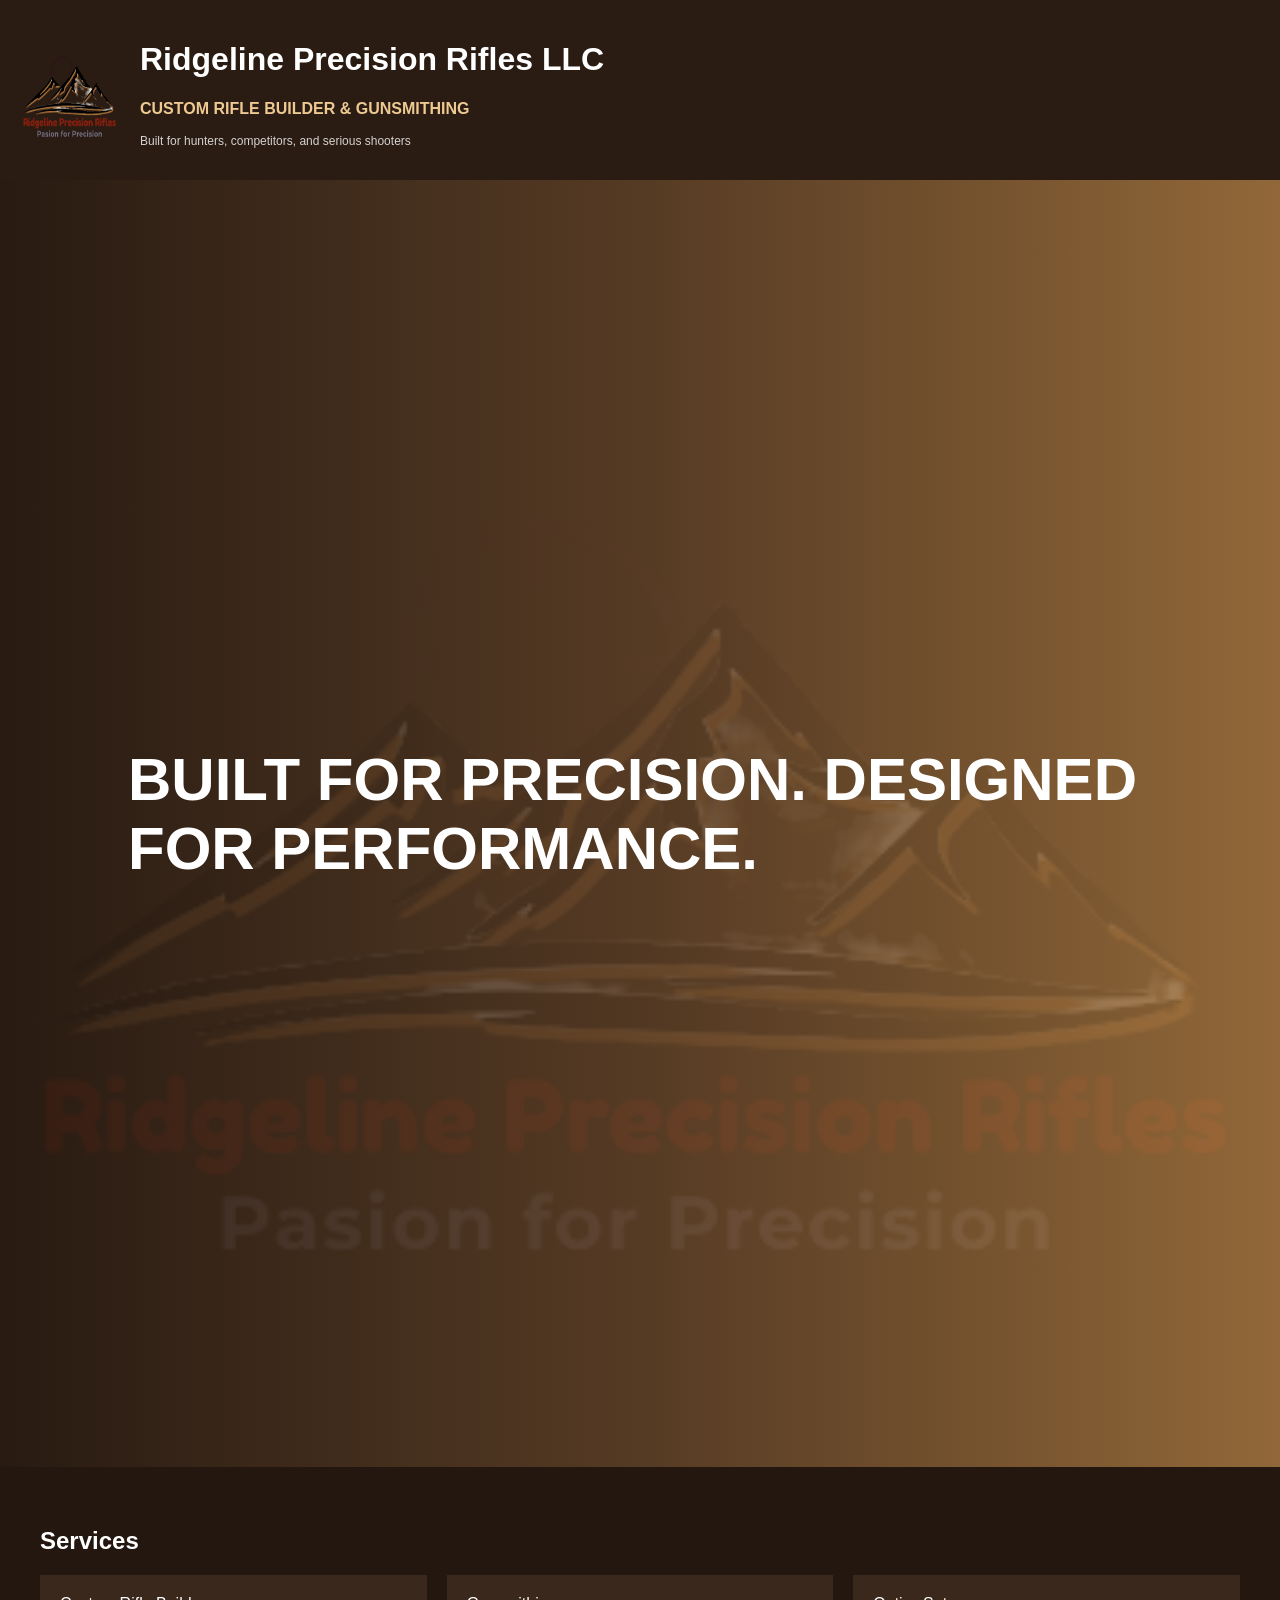
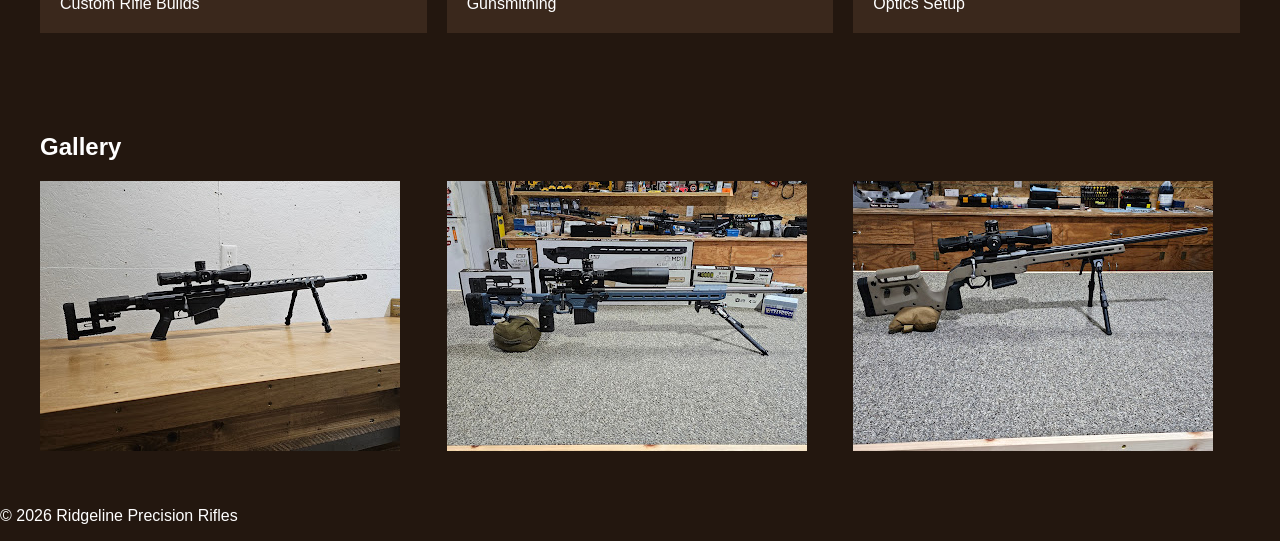
==== index.html @ 2d22f7e6 "Add files via upload" ====
<!DOCTYPE html>
<html lang="en">
<head>
<meta charset="UTF-8">
<meta name="viewport" content="width=device-width, initial-scale=1.0">
<title>Ridgeline Precision Rifles</title>
<link rel="stylesheet" href="styles.css">
</head>
<body>

<header class="header">
  <img src="logo.png" class="logo">
  <div>
    <h1>Ridgeline Precision Rifles LLC</h1>
    <p class="tag">CUSTOM RIFLE BUILDER & GUNSMITHING</p>
    <p class="slogan">Built for hunters, competitors, and serious shooters</p>
  </div>
</header>

<section class="hero">
  <img src="hero1.png">
  <div class="overlay"></div>
  <div class="hero-text">
    <h2>BUILT FOR PRECISION. DESIGNED FOR PERFORMANCE.</h2>
  </div>
</section>

<section class="section">
  <h2>Services</h2>
  <div class="grid">
    <div class="card">Custom Rifle Builds</div>
    <div class="card">Gunsmithing</div>
    <div class="card">Optics Setup</div>
  </div>
</section>

<section class="section">
  <h2>Gallery</h2>
  <div class="grid">
    <img src="build1.png">
    <img src="build2.png">
    <img src="build3.png">
  </div>
</section>

<footer>
  <p>© 2026 Ridgeline Precision Rifles</p>
</footer>

</body>
</html>
---- styles.css ----
body {
  margin:0;
  font-family:Arial;
  background:#23170f;
  color:white;
}

.header {
  display:flex;
  gap:20px;
  padding:20px;
  background:#2a1c13;
}

.logo {
  width:100px;
}

.tag {
  color:#efc992;
  font-weight:bold;
}

.slogan {
  font-size:12px;
  opacity:.8;
}

.hero {
  position:relative;
}

.hero img {
  width:100%;
  opacity:.4;
}

.overlay {
  position:absolute;
  inset:0;
  background:linear-gradient(to right,#2a1c13,#6b4a2d,#c08a4a);
  opacity:.7;
}

.hero-text {
  position:absolute;
  top:40%;
  left:10%;
  font-size:40px;
  font-weight:bold;
}

.section {
  padding:40px;
}

.grid {
  display:grid;
  grid-template-columns:repeat(3,1fr);
  gap:20px;
}

.card {
  background:#3a281c;
  padding:20px;
}
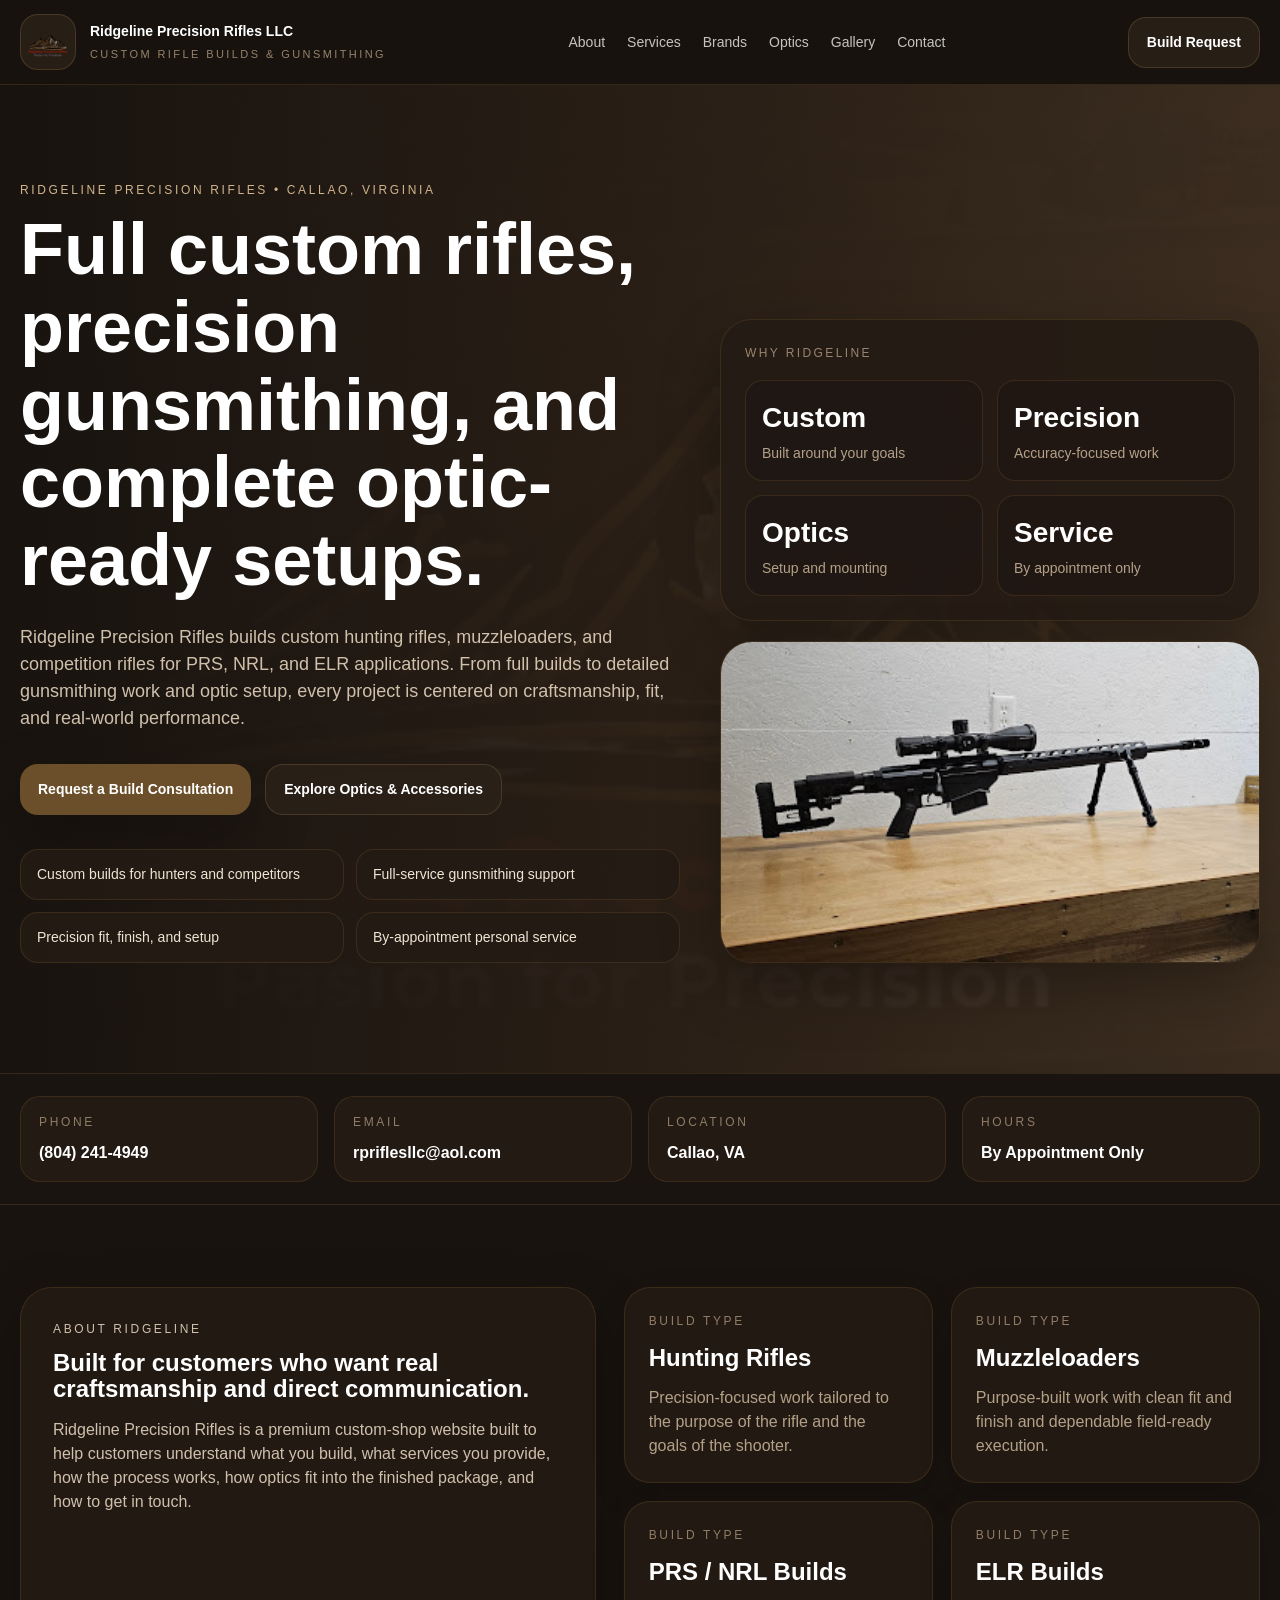
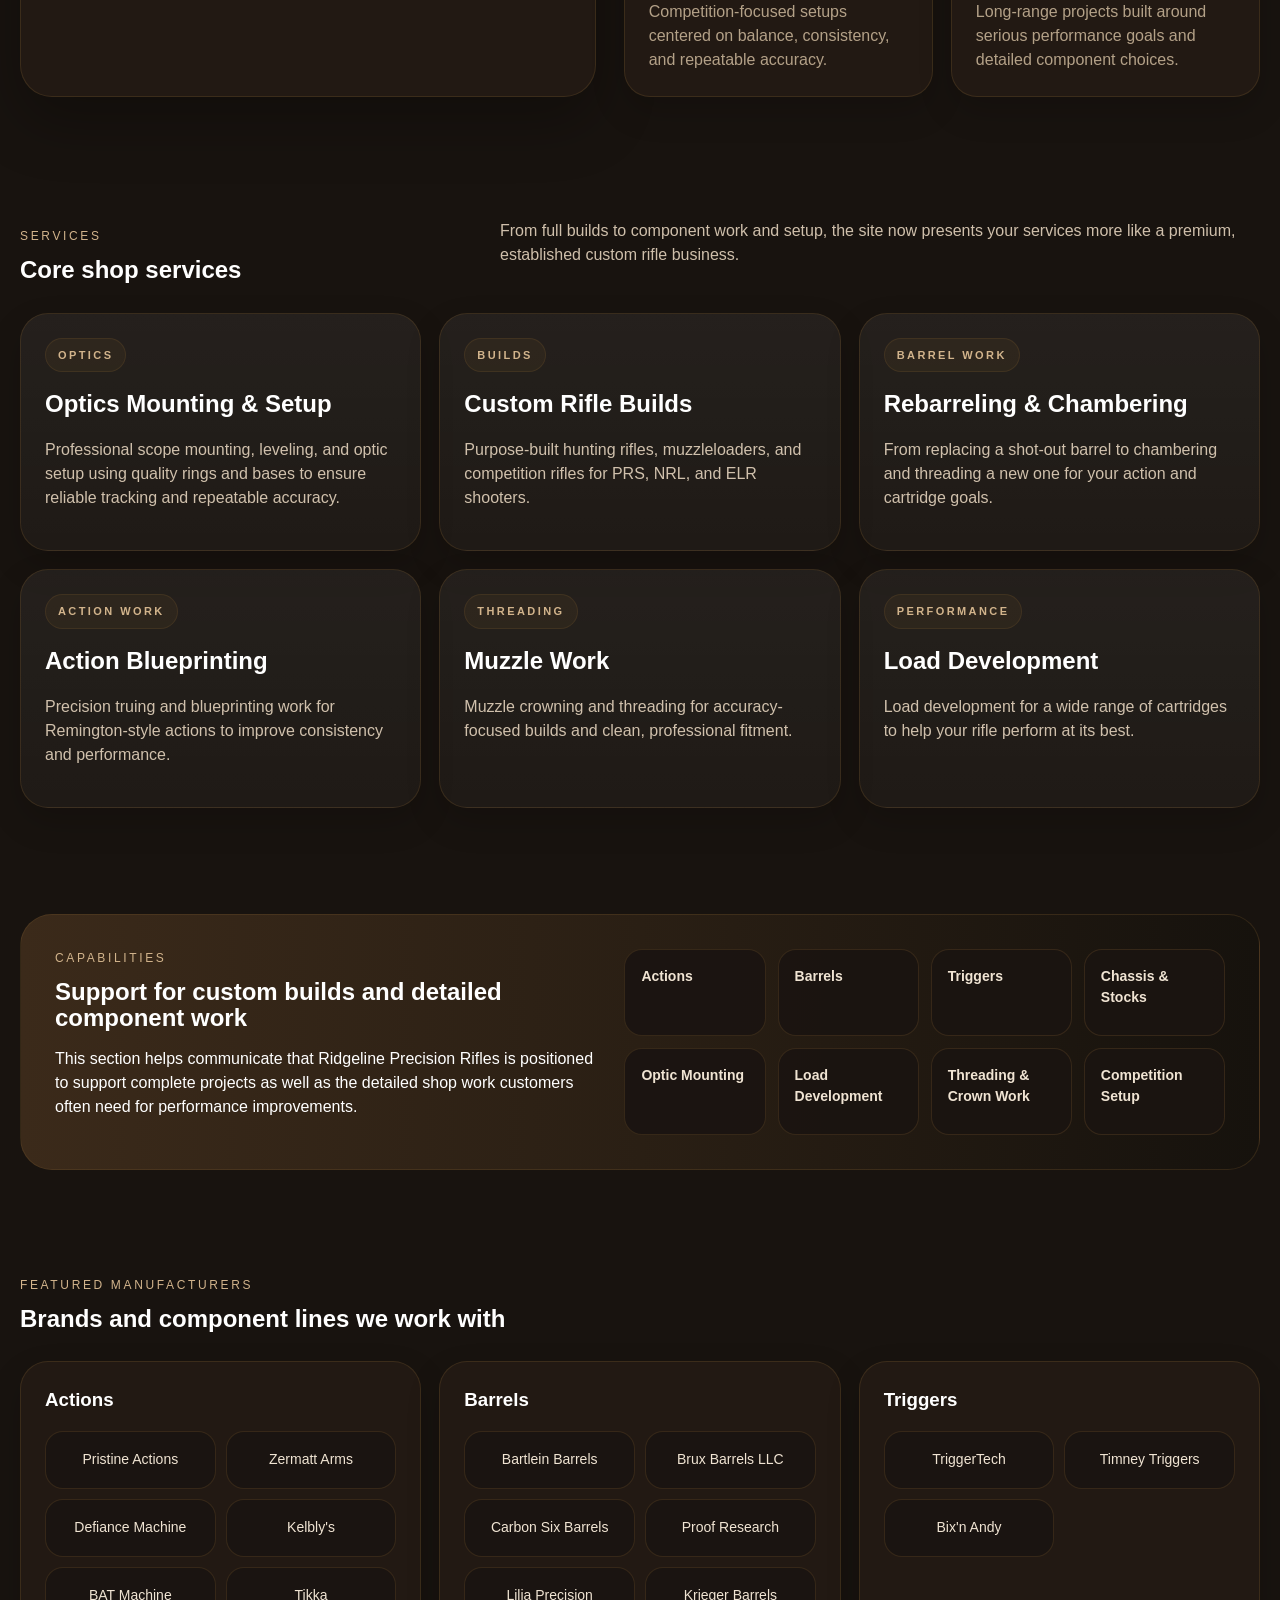
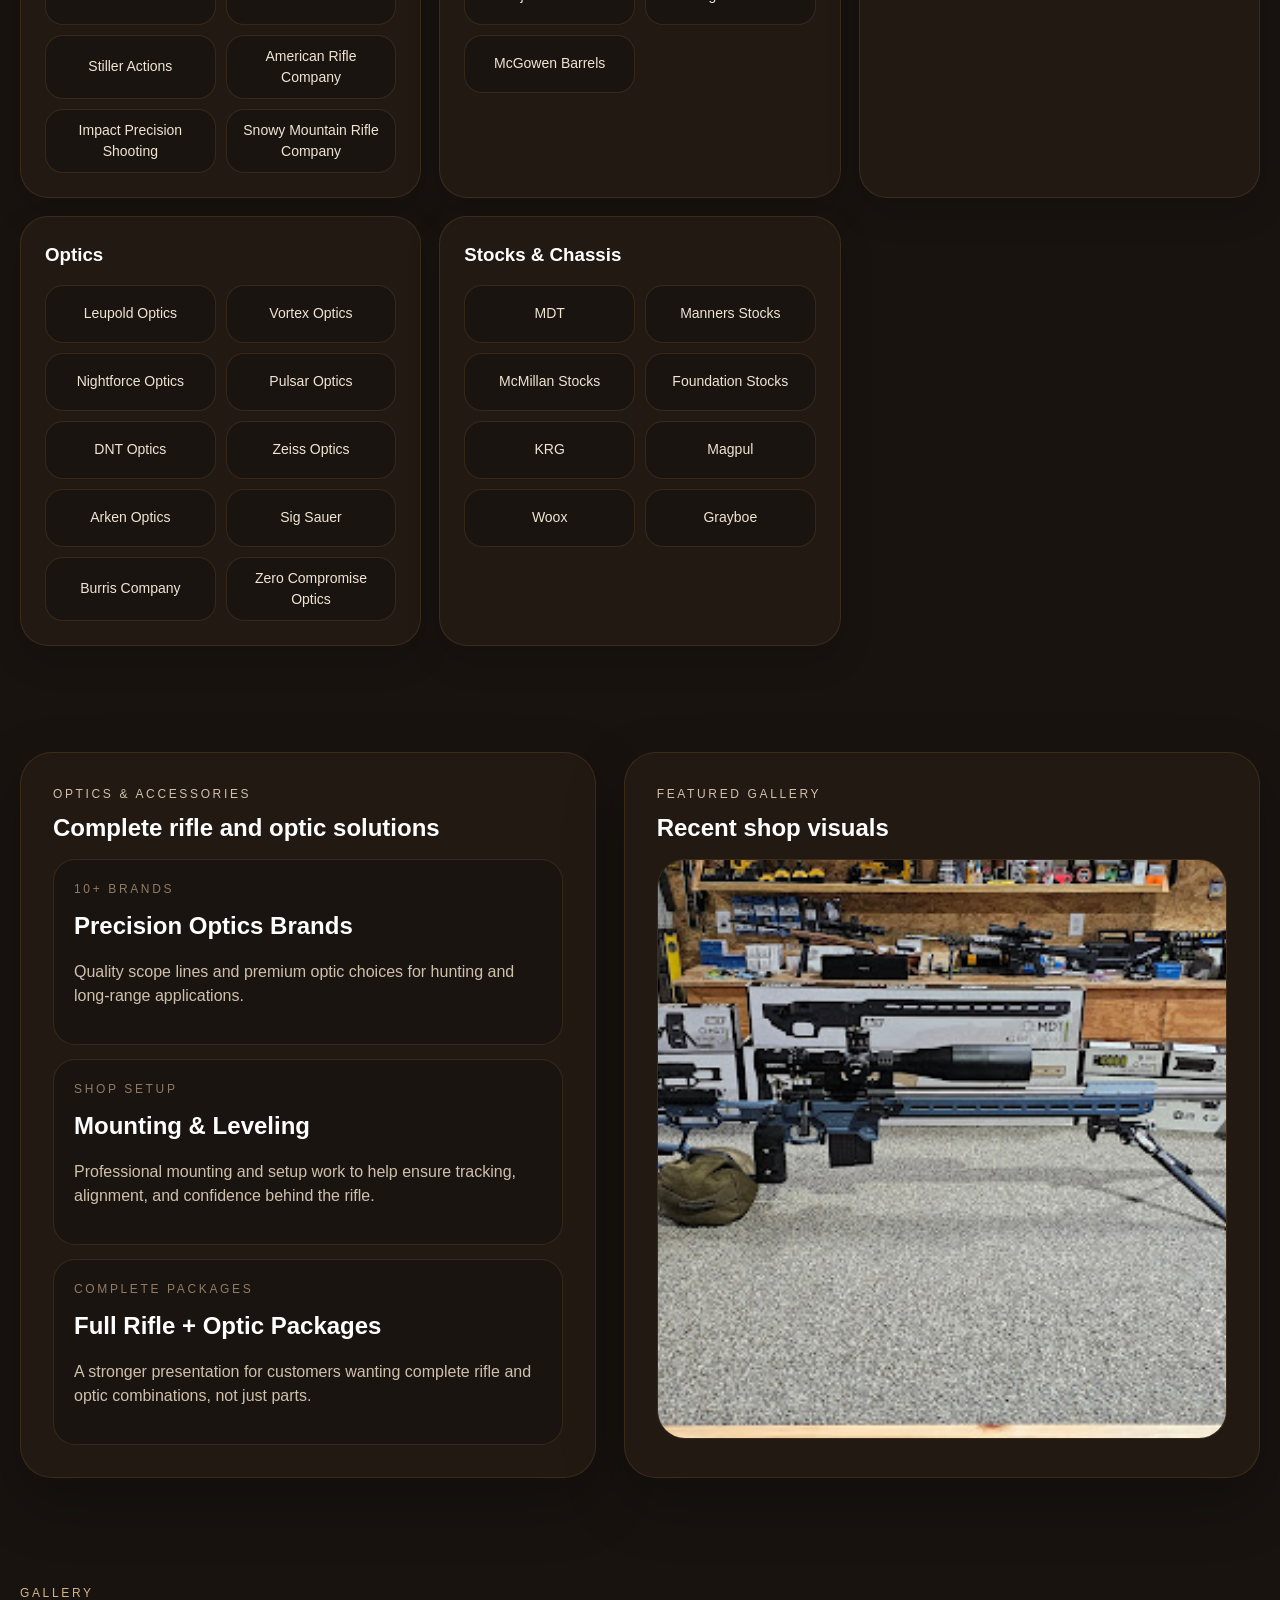
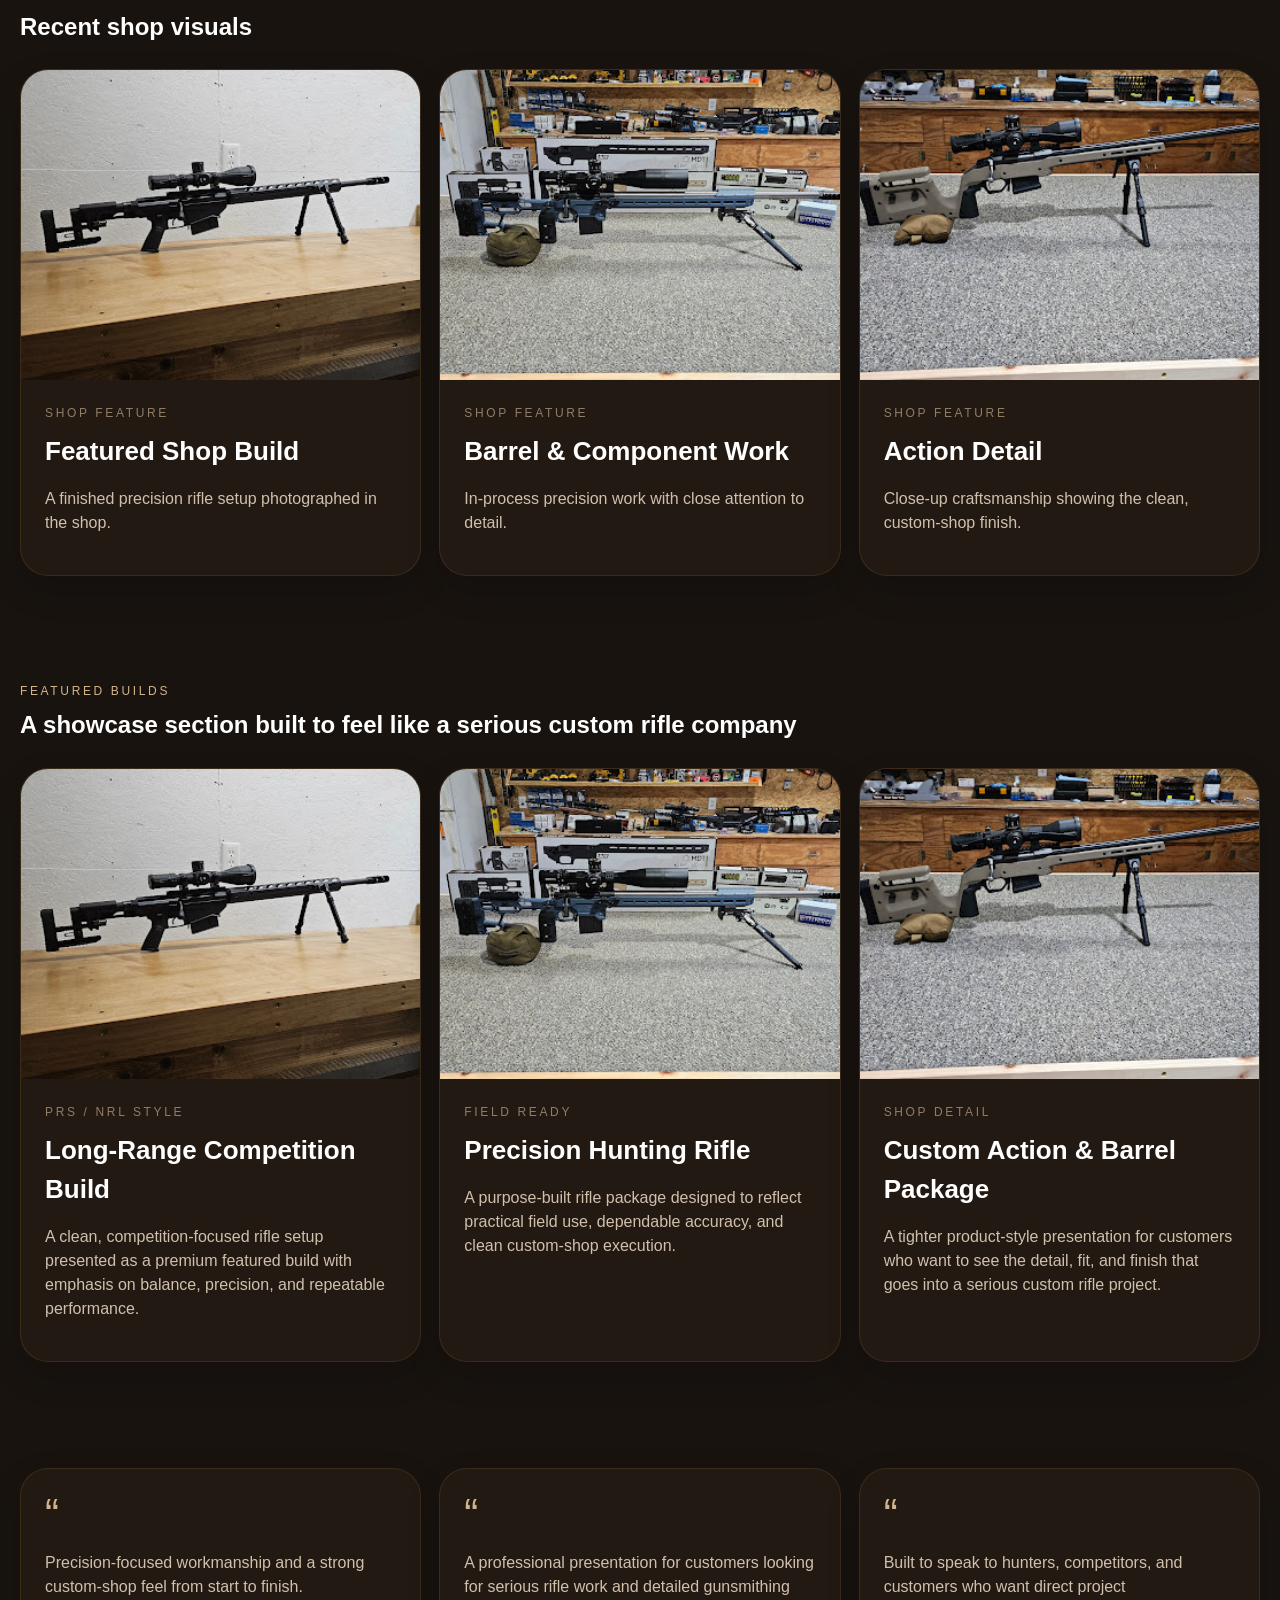
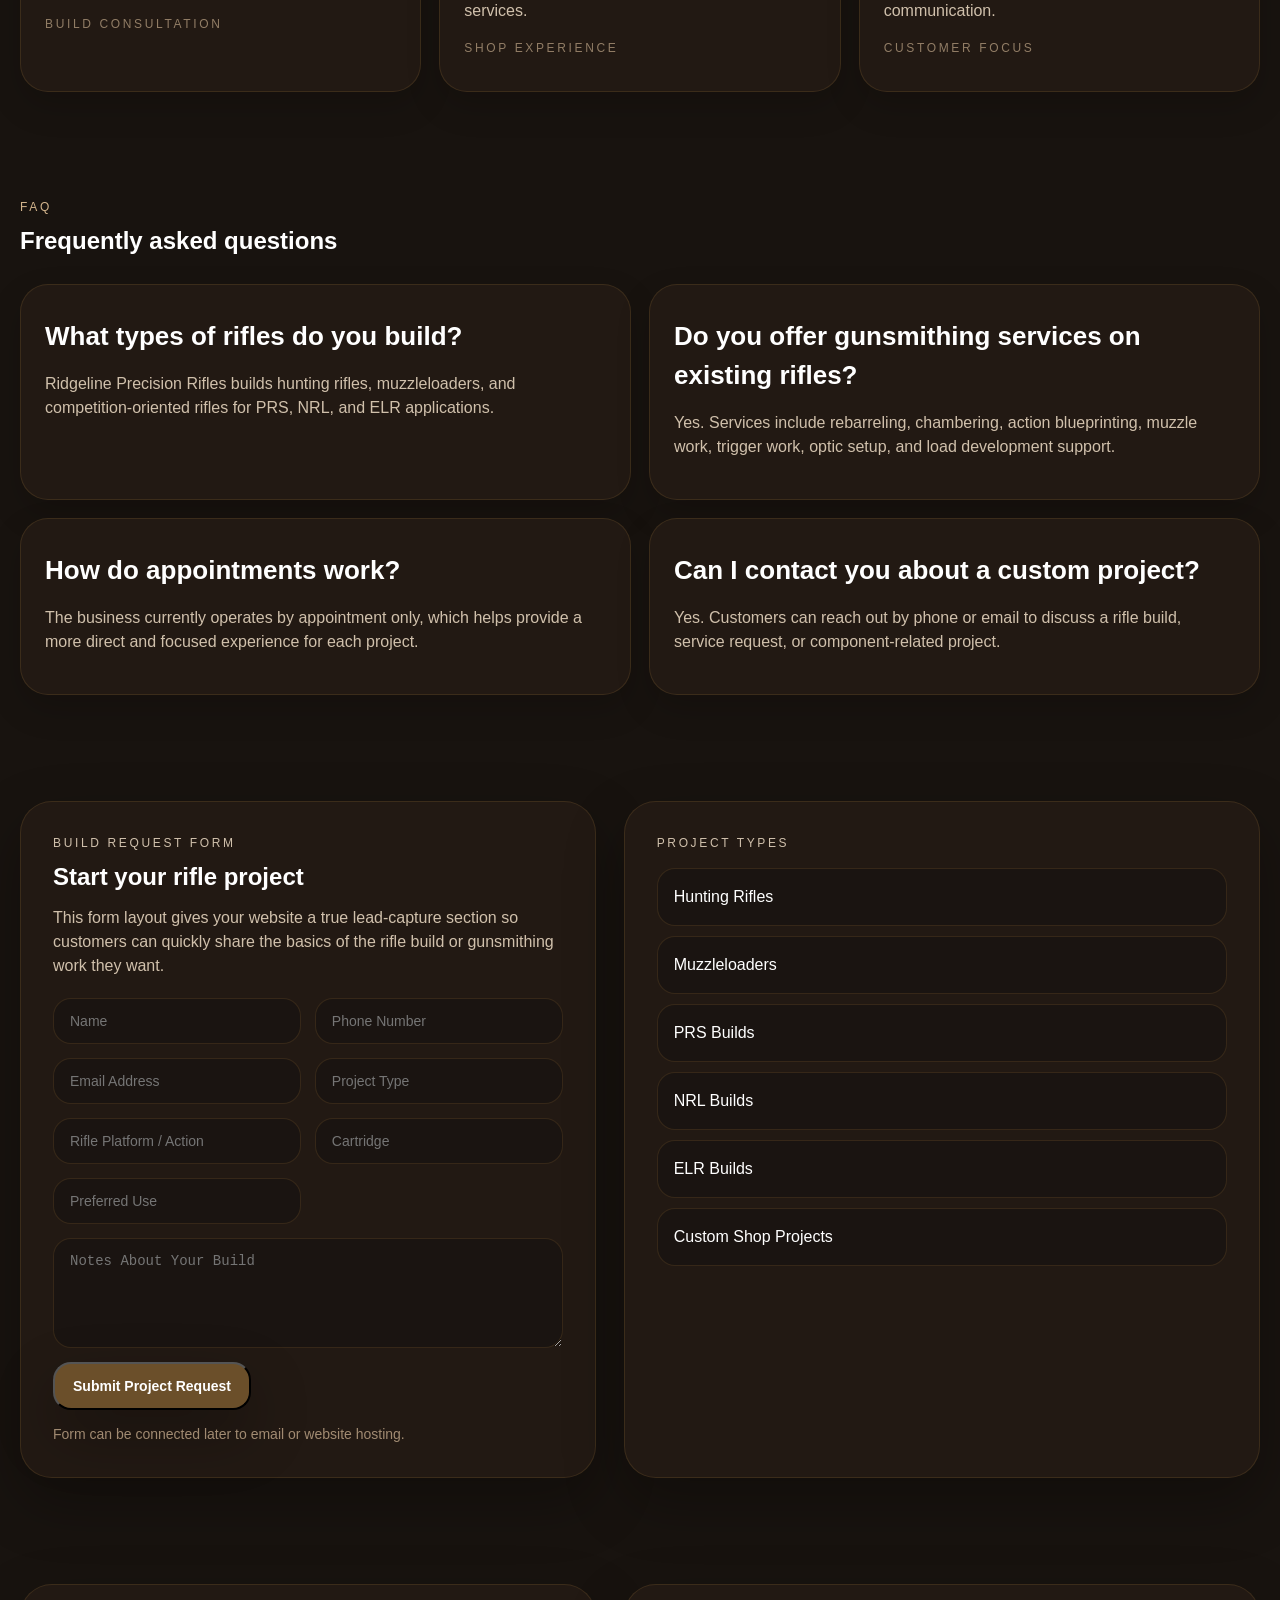
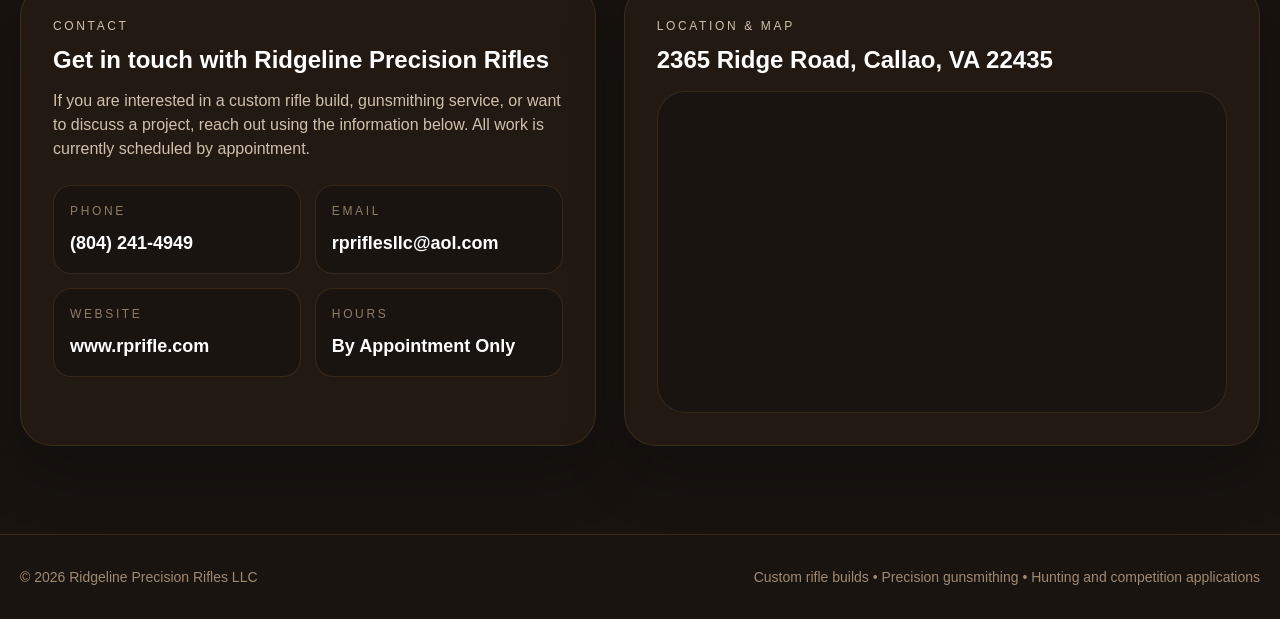
==== commit aff37952: "Add files via upload" ====
--- a/index.html
+++ b/index.html
@@ -1,51 +1,333 @@
 <!DOCTYPE html>
 <html lang="en">
 <head>
-<meta charset="UTF-8">
-<meta name="viewport" content="width=device-width, initial-scale=1.0">
-<title>Ridgeline Precision Rifles</title>
-<link rel="stylesheet" href="styles.css">
+  <meta charset="UTF-8" />
+  <meta name="viewport" content="width=device-width, initial-scale=1.0" />
+  <title>Ridgeline Precision Rifles LLC</title>
+  <meta name="description" content="Custom rifle builds, gunsmithing, optics mounting, and precision rifle services in Callao, Virginia." />
+  <link rel="stylesheet" href="styles.css" />
 </head>
 <body>
-
-<header class="header">
-  <img src="logo.png" class="logo">
-  <div>
-    <h1>Ridgeline Precision Rifles LLC</h1>
-    <p class="tag">CUSTOM RIFLE BUILDER & GUNSMITHING</p>
-    <p class="slogan">Built for hunters, competitors, and serious shooters</p>
-  </div>
-</header>
-
-<section class="hero">
-  <img src="hero1.png">
-  <div class="overlay"></div>
-  <div class="hero-text">
-    <h2>BUILT FOR PRECISION. DESIGNED FOR PERFORMANCE.</h2>
-  </div>
-</section>
-
-<section class="section">
-  <h2>Services</h2>
-  <div class="grid">
-    <div class="card">Custom Rifle Builds</div>
-    <div class="card">Gunsmithing</div>
-    <div class="card">Optics Setup</div>
-  </div>
-</section>
-
-<section class="section">
-  <h2>Gallery</h2>
-  <div class="grid">
-    <img src="build1.png">
-    <img src="build2.png">
-    <img src="build3.png">
-  </div>
-</section>
-
-<footer>
-  <p>© 2026 Ridgeline Precision Rifles</p>
-</footer>
-
+  <header class="site-header">
+    <div class="container header-inner">
+      <a href="#top" class="brand">
+        <div class="brand-logo-wrap">
+          <img src="logo.png" alt="Ridgeline Precision Rifles logo" class="brand-logo" />
+        </div>
+        <div>
+          <div class="brand-name">Ridgeline Precision Rifles LLC</div>
+          <div class="brand-tag">Custom Rifle Builds &amp; Gunsmithing</div>
+        </div>
+      </a>
+      <nav class="main-nav">
+        <a href="#about">About</a>
+        <a href="#services">Services</a>
+        <a href="#brands">Brands</a>
+        <a href="#optics">Optics</a>
+        <a href="#gallery">Gallery</a>
+        <a href="#contact">Contact</a>
+      </nav>
+      <a href="#request" class="button button-outline">Build Request</a>
+    </div>
+  </header>
+
+  <section id="top" class="hero">
+    <div class="hero-media">
+      <img src="hero1.png" alt="Precision rifle build" class="hero-img hero-img-1" />
+      <img src="hero2.png" alt="Custom rifle closeup" class="hero-img hero-img-2" />
+      <div class="hero-overlay"></div>
+    </div>
+    <div class="container hero-grid">
+      <div class="hero-copy">
+        <p class="eyebrow">Ridgeline Precision Rifles • Callao, Virginia</p>
+        <h1>Full custom rifles, precision gunsmithing, and complete optic-ready setups.</h1>
+        <p class="hero-text">
+          Ridgeline Precision Rifles builds custom hunting rifles, muzzleloaders, and competition rifles for PRS,
+          NRL, and ELR applications. From full builds to detailed gunsmithing work and optic setup, every project
+          is centered on craftsmanship, fit, and real-world performance.
+        </p>
+        <div class="hero-actions">
+          <a href="#request" class="button">Request a Build Consultation</a>
+          <a href="#optics" class="button button-outline">Explore Optics &amp; Accessories</a>
+        </div>
+        <div class="feature-grid">
+          <div class="feature-pill">Custom builds for hunters and competitors</div>
+          <div class="feature-pill">Full-service gunsmithing support</div>
+          <div class="feature-pill">Precision fit, finish, and setup</div>
+          <div class="feature-pill">By-appointment personal service</div>
+        </div>
+      </div>
+      <div class="hero-side">
+        <div class="stats-card">
+          <div class="stats-title">Why Ridgeline</div>
+          <div class="stats-grid">
+            <div class="stat-box"><strong>Custom</strong><span>Built around your goals</span></div>
+            <div class="stat-box"><strong>Precision</strong><span>Accuracy-focused work</span></div>
+            <div class="stat-box"><strong>Optics</strong><span>Setup and mounting</span></div>
+            <div class="stat-box"><strong>Service</strong><span>By appointment only</span></div>
+          </div>
+        </div>
+        <div class="image-card">
+          <img src="build1.png" alt="Featured rifle build" />
+        </div>
+      </div>
+    </div>
+  </section>
+
+  <section class="info-strip">
+    <div class="container info-grid">
+      <div><span>Phone</span><strong>(804) 241-4949</strong></div>
+      <div><span>Email</span><strong>rpriflesllc@aol.com</strong></div>
+      <div><span>Location</span><strong>Callao, VA</strong></div>
+      <div><span>Hours</span><strong>By Appointment Only</strong></div>
+    </div>
+  </section>
+
+  <section id="about" class="section">
+    <div class="container two-col">
+      <div class="panel">
+        <p class="eyebrow">About Ridgeline</p>
+        <h2>Built for customers who want real craftsmanship and direct communication.</h2>
+        <p>
+          Ridgeline Precision Rifles is a premium custom-shop website built to help customers understand what you
+          build, what services you provide, how the process works, how optics fit into the finished package, and
+          how to get in touch.
+        </p>
+      </div>
+      <div class="cards-grid">
+        <div class="card"><small>Build Type</small><h3>Hunting Rifles</h3><p>Precision-focused work tailored to the purpose of the rifle and the goals of the shooter.</p></div>
+        <div class="card"><small>Build Type</small><h3>Muzzleloaders</h3><p>Purpose-built work with clean fit and finish and dependable field-ready execution.</p></div>
+        <div class="card"><small>Build Type</small><h3>PRS / NRL Builds</h3><p>Competition-focused setups centered on balance, consistency, and repeatable accuracy.</p></div>
+        <div class="card"><small>Build Type</small><h3>ELR Builds</h3><p>Long-range projects built around serious performance goals and detailed component choices.</p></div>
+      </div>
+    </div>
+  </section>
+
+  <section id="services" class="section">
+    <div class="container">
+      <div class="section-head">
+        <div>
+          <p class="eyebrow">Services</p>
+          <h2>Core shop services</h2>
+        </div>
+        <p class="section-copy">From full builds to component work and setup, the site now presents your services more like a premium, established custom rifle business.</p>
+      </div>
+      <div class="service-grid">
+        <div class="service-card"><span class="badge">Optics</span><h3>Optics Mounting &amp; Setup</h3><p>Professional scope mounting, leveling, and optic setup using quality rings and bases to ensure reliable tracking and repeatable accuracy.</p></div>
+        <div class="service-card"><span class="badge">Builds</span><h3>Custom Rifle Builds</h3><p>Purpose-built hunting rifles, muzzleloaders, and competition rifles for PRS, NRL, and ELR shooters.</p></div>
+        <div class="service-card"><span class="badge">Barrel Work</span><h3>Rebarreling &amp; Chambering</h3><p>From replacing a shot-out barrel to chambering and threading a new one for your action and cartridge goals.</p></div>
+        <div class="service-card"><span class="badge">Action Work</span><h3>Action Blueprinting</h3><p>Precision truing and blueprinting work for Remington-style actions to improve consistency and performance.</p></div>
+        <div class="service-card"><span class="badge">Threading</span><h3>Muzzle Work</h3><p>Muzzle crowning and threading for accuracy-focused builds and clean, professional fitment.</p></div>
+        <div class="service-card"><span class="badge">Performance</span><h3>Load Development</h3><p>Load development for a wide range of cartridges to help your rifle perform at its best.</p></div>
+      </div>
+    </div>
+  </section>
+
+  <section class="section">
+    <div class="container capability-band">
+      <div>
+        <p class="eyebrow">Capabilities</p>
+        <h2>Support for custom builds and detailed component work</h2>
+        <p>This section helps communicate that Ridgeline Precision Rifles is positioned to support complete projects as well as the detailed shop work customers often need for performance improvements.</p>
+      </div>
+      <div class="mini-grid">
+        <div>Actions</div><div>Barrels</div><div>Triggers</div><div>Chassis &amp; Stocks</div>
+        <div>Optic Mounting</div><div>Load Development</div><div>Threading &amp; Crown Work</div><div>Competition Setup</div>
+      </div>
+    </div>
+  </section>
+
+  <section id="brands" class="section">
+    <div class="container">
+      <div class="section-head">
+        <div>
+          <p class="eyebrow">Featured Manufacturers</p>
+          <h2>Brands and component lines we work with</h2>
+        </div>
+      </div>
+
+      <div class="brand-grid">
+        <div class="brand-panel">
+          <h3>Actions</h3>
+          <div class="brand-list">
+            <span>Pristine Actions</span><span>Zermatt Arms</span><span>Defiance Machine</span><span>Kelbly's</span><span>BAT Machine</span><span>Tikka</span><span>Stiller Actions</span><span>American Rifle Company</span><span>Impact Precision Shooting</span><span>Snowy Mountain Rifle Company</span>
+          </div>
+        </div>
+        <div class="brand-panel">
+          <h3>Barrels</h3>
+          <div class="brand-list">
+            <span>Bartlein Barrels</span><span>Brux Barrels LLC</span><span>Carbon Six Barrels</span><span>Proof Research</span><span>Lilja Precision</span><span>Krieger Barrels</span><span>McGowen Barrels</span>
+          </div>
+        </div>
+        <div class="brand-panel">
+          <h3>Triggers</h3>
+          <div class="brand-list">
+            <span>TriggerTech</span><span>Timney Triggers</span><span>Bix'n Andy</span>
+          </div>
+        </div>
+        <div class="brand-panel">
+          <h3>Optics</h3>
+          <div class="brand-list">
+            <span>Leupold Optics</span><span>Vortex Optics</span><span>Nightforce Optics</span><span>Pulsar Optics</span><span>DNT Optics</span><span>Zeiss Optics</span><span>Arken Optics</span><span>Sig Sauer</span><span>Burris Company</span><span>Zero Compromise Optics</span>
+          </div>
+        </div>
+        <div class="brand-panel">
+          <h3>Stocks &amp; Chassis</h3>
+          <div class="brand-list">
+            <span>MDT</span><span>Manners Stocks</span><span>McMillan Stocks</span><span>Foundation Stocks</span><span>KRG</span><span>Magpul</span><span>Woox</span><span>Grayboe</span>
+          </div>
+        </div>
+      </div>
+    </div>
+  </section>
+
+  <section id="optics" class="section">
+    <div class="container two-col">
+      <div class="panel">
+        <p class="eyebrow">Optics &amp; Accessories</p>
+        <h2>Complete rifle and optic solutions</h2>
+        <div class="stack">
+          <div class="stack-card"><small>10+ Brands</small><h3>Precision Optics Brands</h3><p>Quality scope lines and premium optic choices for hunting and long-range applications.</p></div>
+          <div class="stack-card"><small>Shop Setup</small><h3>Mounting &amp; Leveling</h3><p>Professional mounting and setup work to help ensure tracking, alignment, and confidence behind the rifle.</p></div>
+          <div class="stack-card"><small>Complete Packages</small><h3>Full Rifle + Optic Packages</h3><p>A stronger presentation for customers wanting complete rifle and optic combinations, not just parts.</p></div>
+        </div>
+      </div>
+      <div class="panel">
+        <div class="section-head simple">
+          <div>
+            <p class="eyebrow">Featured Gallery</p>
+            <h2>Recent shop visuals</h2>
+          </div>
+        </div>
+        <img src="build2.png" alt="Large featured rifle" class="tall-image" />
+      </div>
+    </div>
+  </section>
+
+  <section id="gallery" class="section">
+    <div class="container">
+      <div class="section-head">
+        <div><p class="eyebrow">Gallery</p><h2>Recent shop visuals</h2></div>
+      </div>
+      <div class="gallery-grid">
+        <article class="gallery-card">
+          <img src="build1.png" alt="Featured shop build" />
+          <div><small>Shop Feature</small><h3>Featured Shop Build</h3><p>A finished precision rifle setup photographed in the shop.</p></div>
+        </article>
+        <article class="gallery-card">
+          <img src="build2.png" alt="Barrel and component work" />
+          <div><small>Shop Feature</small><h3>Barrel &amp; Component Work</h3><p>In-process precision work with close attention to detail.</p></div>
+        </article>
+        <article class="gallery-card">
+          <img src="build3.png" alt="Action detail" />
+          <div><small>Shop Feature</small><h3>Action Detail</h3><p>Close-up craftsmanship showing the clean, custom-shop finish.</p></div>
+        </article>
+      </div>
+    </div>
+  </section>
+
+  <section id="featured-builds" class="section">
+    <div class="container">
+      <div class="section-head">
+        <div><p class="eyebrow">Featured Builds</p><h2>A showcase section built to feel like a serious custom rifle company</h2></div>
+      </div>
+      <div class="featured-grid">
+        <article class="featured-card">
+          <img src="build1.png" alt="Long-Range Competition Build" />
+          <div class="featured-copy"><small>PRS / NRL Style</small><h3>Long-Range Competition Build</h3><p>A clean, competition-focused rifle setup presented as a premium featured build with emphasis on balance, precision, and repeatable performance.</p></div>
+        </article>
+        <article class="featured-card">
+          <img src="build2.png" alt="Precision Hunting Rifle" />
+          <div class="featured-copy"><small>Field Ready</small><h3>Precision Hunting Rifle</h3><p>A purpose-built rifle package designed to reflect practical field use, dependable accuracy, and clean custom-shop execution.</p></div>
+        </article>
+        <article class="featured-card">
+          <img src="build3.png" alt="Custom Action and Barrel Package" />
+          <div class="featured-copy"><small>Shop Detail</small><h3>Custom Action &amp; Barrel Package</h3><p>A tighter product-style presentation for customers who want to see the detail, fit, and finish that goes into a serious custom rifle project.</p></div>
+        </article>
+      </div>
+    </div>
+  </section>
+
+  <section class="section">
+    <div class="container testimonial-grid">
+      <article class="testimonial"><span>“</span><p>Precision-focused workmanship and a strong custom-shop feel from start to finish.</p><small>Build Consultation</small></article>
+      <article class="testimonial"><span>“</span><p>A professional presentation for customers looking for serious rifle work and detailed gunsmithing services.</p><small>Shop Experience</small></article>
+      <article class="testimonial"><span>“</span><p>Built to speak to hunters, competitors, and customers who want direct project communication.</p><small>Customer Focus</small></article>
+    </div>
+  </section>
+
+  <section id="faq" class="section">
+    <div class="container">
+      <div class="section-head">
+        <div><p class="eyebrow">FAQ</p><h2>Frequently asked questions</h2></div>
+      </div>
+      <div class="faq-grid">
+        <div class="faq-card"><h3>What types of rifles do you build?</h3><p>Ridgeline Precision Rifles builds hunting rifles, muzzleloaders, and competition-oriented rifles for PRS, NRL, and ELR applications.</p></div>
+        <div class="faq-card"><h3>Do you offer gunsmithing services on existing rifles?</h3><p>Yes. Services include rebarreling, chambering, action blueprinting, muzzle work, trigger work, optic setup, and load development support.</p></div>
+        <div class="faq-card"><h3>How do appointments work?</h3><p>The business currently operates by appointment only, which helps provide a more direct and focused experience for each project.</p></div>
+        <div class="faq-card"><h3>Can I contact you about a custom project?</h3><p>Yes. Customers can reach out by phone or email to discuss a rifle build, service request, or component-related project.</p></div>
+      </div>
+    </div>
+  </section>
+
+  <section id="request" class="section">
+    <div class="container two-col">
+      <div class="panel">
+        <p class="eyebrow">Build Request Form</p>
+        <h2>Start your rifle project</h2>
+        <p>This form layout gives your website a true lead-capture section so customers can quickly share the basics of the rifle build or gunsmithing work they want.</p>
+        <form class="request-grid">
+          <input type="text" placeholder="Name" />
+          <input type="text" placeholder="Phone Number" />
+          <input type="email" placeholder="Email Address" />
+          <input type="text" placeholder="Project Type" />
+          <input type="text" placeholder="Rifle Platform / Action" />
+          <input type="text" placeholder="Cartridge" />
+          <input type="text" placeholder="Preferred Use" />
+          <textarea rows="5" placeholder="Notes About Your Build"></textarea>
+          <div class="form-row">
+            <button type="button" class="button">Submit Project Request</button>
+            <span>Form can be connected later to email or website hosting.</span>
+          </div>
+        </form>
+      </div>
+      <div class="panel">
+        <p class="eyebrow">Project Types</p>
+        <div class="simple-list">
+          <div>Hunting Rifles</div><div>Muzzleloaders</div><div>PRS Builds</div><div>NRL Builds</div><div>ELR Builds</div><div>Custom Shop Projects</div>
+        </div>
+      </div>
+    </div>
+  </section>
+
+  <section id="contact" class="section">
+    <div class="container two-col">
+      <div class="panel">
+        <p class="eyebrow">Contact</p>
+        <h2>Get in touch with Ridgeline Precision Rifles</h2>
+        <p>If you are interested in a custom rifle build, gunsmithing service, or want to discuss a project, reach out using the information below. All work is currently scheduled by appointment.</p>
+        <div class="contact-grid">
+          <div><small>Phone</small><strong>(804) 241-4949</strong></div>
+          <div><small>Email</small><strong>rpriflesllc@aol.com</strong></div>
+          <div><small>Website</small><strong>www.rprifle.com</strong></div>
+          <div><small>Hours</small><strong>By Appointment Only</strong></div>
+        </div>
+      </div>
+      <div class="panel">
+        <p class="eyebrow">Location &amp; Map</p>
+        <h2>2365 Ridge Road, Callao, VA 22435</h2>
+        <div class="map-wrap">
+          <iframe title="Ridgeline Precision Rifles Map" src="https://www.google.com/maps?q=2365%20Ridge%20Road%20Callao%20VA%2022435&z=13&output=embed" loading="lazy" referrerpolicy="no-referrer-when-downgrade"></iframe>
+        </div>
+      </div>
+    </div>
+  </section>
+
+  <footer class="site-footer">
+    <div class="container footer-inner">
+      <div>© 2026 Ridgeline Precision Rifles LLC</div>
+      <div>Custom rifle builds • Precision gunsmithing • Hunting and competition applications</div>
+    </div>
+  </footer>
 </body>
 </html>
--- a/styles.css
+++ b/styles.css
@@ -1,66 +1,112 @@
-body {
-  margin:0;
-  font-family:Arial;
-  background:#23170f;
-  color:white;
+
+:root {
+  --bg: #18130f; --panel: #241b15; --panel-2: #1b1511; --panel-3: #221913;
+  --accent: #6b4f2a; --accent-soft: #8a6a43; --tan: #d2b48c; --sand: #d8c3a5; --sand-2: #e3d3bd;
+  --text: #ffffff; --max: 1240px; --radius: 26px; --shadow: 0 24px 60px rgba(0,0,0,0.28);
 }
-
-.header {
-  display:flex;
-  gap:20px;
-  padding:20px;
-  background:#2a1c13;
+* { box-sizing: border-box; }
+html { scroll-behavior: smooth; }
+body { margin: 0; font-family: Arial, Helvetica, sans-serif; background: var(--bg); color: var(--text); line-height: 1.5; }
+img { max-width: 100%; display: block; }
+a { color: inherit; text-decoration: none; }
+.container { width: min(var(--max), calc(100% - 32px)); margin: 0 auto; }
+.site-header { position: sticky; top: 0; z-index: 20; backdrop-filter: blur(14px); background: rgba(24,19,15,.9); border-bottom: 1px solid rgba(107,79,42,.35); }
+.header-inner { display: flex; align-items: center; justify-content: space-between; gap: 20px; min-height: 84px; }
+.brand { display: flex; align-items: center; gap: 14px; }
+.brand-logo-wrap { width: 56px; height: 56px; border-radius: 18px; overflow: hidden; border: 1px solid rgba(138,106,67,.35); background: rgba(43,33,25,.85); padding: 6px; }
+.brand-logo { width: 100%; height: 100%; object-fit: contain; }
+.brand-name { font-weight: 700; font-size: 14px; }
+.brand-tag { font-size: 11px; letter-spacing: .22em; text-transform: uppercase; color: rgba(183,159,130,.8); margin-top: 4px; }
+.main-nav { display: flex; gap: 22px; font-size: 14px; color: rgba(255,255,255,.75); }
+.main-nav a:hover { color: white; }
+.button { display: inline-flex; align-items: center; justify-content: center; border-radius: 18px; padding: 14px 18px; background: var(--accent); color: white; font-size: 14px; font-weight: 700; box-shadow: var(--shadow); }
+.button-outline { background: rgba(43,33,25,.85); border: 1px solid rgba(138,106,67,.35); box-shadow: none; }
+.hero { position: relative; overflow: hidden; border-bottom: 1px solid rgba(107,79,42,.35); }
+.hero-media { position: absolute; inset: 0; }
+.hero-img { position: absolute; inset: 0; width: 100%; height: 100%; object-fit: cover; }
+.hero-img-1 { opacity: .4; }
+.hero-img-2 { opacity: .25; mix-blend-mode: overlay; }
+.hero-overlay { position: absolute; inset: 0; background: linear-gradient(90deg, rgba(24,19,15,1) 0%, rgba(42,31,22,.9) 50%, rgba(74,56,39,.7) 100%); }
+.hero-grid { position: relative; display: grid; grid-template-columns: 1.1fr .9fr; gap: 40px; padding: 96px 0 110px; }
+.eyebrow { color: var(--tan); text-transform: uppercase; letter-spacing: .22em; font-size: 12px; margin: 0 0 12px; }
+.hero h1, h2 { line-height: 1.08; margin: 0; }
+.hero h1 { font-size: clamp(40px, 6vw, 72px); max-width: 860px; }
+.hero-text, .section-copy, .panel p, .service-card p, .featured-copy p, .gallery-card p, .faq-card p, .testimonial p, .stack-card p { color: rgba(227,211,189,.9); }
+.hero-text { max-width: 760px; font-size: 18px; margin-top: 24px; }
+.hero-actions { display: flex; gap: 14px; flex-wrap: wrap; margin-top: 32px; }
+.feature-grid { margin-top: 34px; display: grid; grid-template-columns: repeat(2,minmax(0,1fr)); gap: 12px; }
+.feature-pill,.stat-box,.card,.service-card,.brand-panel,.stack-card,.faq-card,.testimonial,.panel,.gallery-card,.featured-card,.info-grid > div { border: 1px solid rgba(107,79,42,.35); background: rgba(36,27,21,.9); }
+.feature-pill { border-radius: 18px; padding: 14px 16px; color: #f0e4d3; font-size: 14px; }
+.hero-side { display: grid; gap: 20px; align-self: end; }
+.stats-card,.image-card { border: 1px solid rgba(107,79,42,.35); background: rgba(36,27,21,.9); border-radius: 32px; overflow: hidden; box-shadow: var(--shadow); }
+.stats-card { padding: 24px; }
+.stats-title { text-transform: uppercase; letter-spacing: .2em; font-size: 12px; color: rgba(183,159,130,.8); }
+.stats-grid { margin-top: 18px; display: grid; grid-template-columns: repeat(2,minmax(0,1fr)); gap: 14px; }
+.stat-box { border-radius: 18px; padding: 16px; background: rgba(32,24,19,.95); }
+.stat-box strong { display: block; font-size: 28px; }
+.stat-box span { display: block; margin-top: 4px; color: rgba(216,195,165,.8); font-size: 14px; }
+.image-card img { width: 100%; height: 320px; object-fit: cover; }
+.info-strip { border-bottom: 1px solid rgba(107,79,42,.35); background: rgba(27,21,17,.95); }
+.info-grid { display: grid; grid-template-columns: repeat(4,minmax(0,1fr)); gap: 16px; padding: 22px 0; }
+.info-grid > div { border-radius: 20px; padding: 16px 18px; }
+.info-grid span, small { display: block; color: rgba(183,159,130,.75); font-size: 12px; letter-spacing: .22em; text-transform: uppercase; margin-bottom: 10px; }
+.info-grid strong { font-size: 16px; }
+.section { padding: 82px 0 24px; }
+.section-head { display: flex; justify-content: space-between; gap: 24px; align-items: end; margin-bottom: 30px; }
+.section-head.simple { margin-bottom: 18px; }
+.section-copy { max-width: 760px; }
+.two-col { display: grid; grid-template-columns: .95fr 1.05fr; gap: 28px; }
+.panel { border-radius: 32px; padding: 32px; box-shadow: var(--shadow); }
+.cards-grid { display: grid; grid-template-columns: repeat(2,minmax(0,1fr)); gap: 18px; }
+.card { border-radius: 26px; padding: 24px; box-shadow: 0 14px 34px rgba(0,0,0,.16); }
+.card h3 { margin: 0 0 10px; font-size: 24px; }
+.card p { margin: 0; color: rgba(216,195,165,.8); }
+.service-grid { display: grid; grid-template-columns: repeat(3,minmax(0,1fr)); gap: 18px; }
+.service-card { border-radius: 28px; padding: 24px; box-shadow: 0 14px 34px rgba(0,0,0,.16); background: linear-gradient(180deg, rgba(255,255,255,.06), rgba(255,255,255,.03)); }
+.service-card h3 { margin: 14px 0 10px; font-size: 24px; }
+.badge { display: inline-flex; border-radius: 999px; border: 1px solid rgba(107,79,42,.3); background: rgba(107,79,42,.15); color: var(--tan); padding: 8px 12px; font-size: 11px; text-transform: uppercase; letter-spacing: .22em; font-weight: 700; }
+.capability-band { border-radius: 32px; border: 1px solid rgba(107,79,42,.35); background: linear-gradient(90deg, #3b2a1a 0%, #2a1f14 50%, #16120d 100%); padding: 34px; display: grid; grid-template-columns: .95fr 1.05fr; gap: 26px; }
+.mini-grid { display: grid; grid-template-columns: repeat(4,minmax(0,1fr)); gap: 12px; }
+.mini-grid div { border-radius: 18px; border: 1px solid rgba(107,79,42,.35); background: rgba(27,21,17,.95); padding: 16px; color: #f0e4d3; font-size: 14px; font-weight: 600; }
+.brand-grid { display: grid; grid-template-columns: repeat(3,minmax(0,1fr)); gap: 18px; }
+.brand-panel { border-radius: 28px; padding: 24px; box-shadow: 0 14px 34px rgba(0,0,0,.16); }
+.brand-panel h3 { margin: 0 0 16px; }
+.brand-list { display: grid; grid-template-columns: repeat(2,minmax(0,1fr)); gap: 10px; }
+.brand-list span { display: flex; align-items: center; justify-content: center; min-height: 58px; border-radius: 18px; border: 1px solid rgba(107,79,42,.35); background: rgba(27,21,17,.95); color: #f0e4d3; font-size: 14px; text-align: center; padding: 10px; }
+.stack { display: grid; gap: 14px; margin-top: 18px; }
+.stack-card { border-radius: 22px; padding: 20px; background: rgba(27,21,17,.95); }
+.stack-card h3 { margin: 0 0 8px; font-size: 24px; }
+.tall-image { width: 100%; min-height: 580px; object-fit: cover; border-radius: 28px; border: 1px solid rgba(107,79,42,.35); }
+.gallery-grid,.featured-grid,.testimonial-grid,.faq-grid { display: grid; gap: 18px; }
+.gallery-grid,.featured-grid,.testimonial-grid { grid-template-columns: repeat(3,minmax(0,1fr)); }
+.faq-grid { grid-template-columns: repeat(2,minmax(0,1fr)); }
+.gallery-card,.featured-card,.testimonial,.faq-card { border-radius: 28px; overflow: hidden; box-shadow: 0 14px 34px rgba(0,0,0,.16); }
+.gallery-card img,.featured-card img { width: 100%; height: 310px; object-fit: cover; }
+.gallery-card > div,.featured-copy,.faq-card,.testimonial { padding: 24px; }
+.gallery-card h3,.featured-copy h3,.faq-card h3 { margin: 8px 0 10px; font-size: 26px; }
+.testimonial span { color: var(--tan); font-size: 42px; line-height: 1; }
+.request-grid { margin-top: 20px; display: grid; grid-template-columns: repeat(2,minmax(0,1fr)); gap: 14px; }
+.request-grid input,.request-grid textarea { width: 100%; border-radius: 18px; border: 1px solid rgba(107,79,42,.35); background: rgba(27,21,17,.95); color: white; padding: 14px 16px; font-size: 14px; }
+.request-grid textarea { grid-column: 1 / -1; resize: vertical; }
+.form-row { grid-column: 1 / -1; display: flex; flex-wrap: wrap; align-items: center; gap: 14px; color: rgba(183,159,130,.85); font-size: 14px; }
+.simple-list { display: grid; gap: 10px; margin-top: 16px; }
+.simple-list div,.contact-grid div { border-radius: 18px; border: 1px solid rgba(107,79,42,.35); background: rgba(27,21,17,.95); padding: 16px; }
+.contact-grid { margin-top: 24px; display: grid; grid-template-columns: repeat(2,minmax(0,1fr)); gap: 14px; }
+.contact-grid strong { font-size: 18px; display: block; }
+.map-wrap { margin-top: 18px; overflow: hidden; border-radius: 28px; border: 1px solid rgba(107,79,42,.35); background: rgba(27,21,17,.95); }
+.map-wrap iframe { display: block; width: 100%; min-height: 320px; border: 0; }
+.site-footer { margin-top: 64px; border-top: 1px solid rgba(107,79,42,.35); background: rgba(27,21,17,.95); }
+.footer-inner { min-height: 84px; display: flex; align-items: center; justify-content: space-between; gap: 20px; color: rgba(183,159,130,.85); font-size: 14px; }
+@media (max-width: 1100px) {
+  .hero-grid,.two-col,.capability-band { grid-template-columns: 1fr; }
+  .service-grid,.gallery-grid,.featured-grid,.testimonial-grid,.brand-grid { grid-template-columns: repeat(2,minmax(0,1fr)); }
+  .mini-grid { grid-template-columns: repeat(2,minmax(0,1fr)); }
 }
-
-.logo {
-  width:100px;
+@media (max-width: 780px) {
+  .main-nav { display: none; }
+  .hero-grid { padding: 72px 0 84px; }
+  .feature-grid,.cards-grid,.brand-list,.gallery-grid,.featured-grid,.testimonial-grid,.faq-grid,.service-grid,.brand-grid,.contact-grid,.request-grid,.info-grid { grid-template-columns: 1fr; }
+  .header-inner,.footer-inner,.section-head { flex-direction: column; align-items: flex-start; }
+  .section { padding-top: 64px; }
+  .hero h1 { font-size: 40px; }
 }
-
-.tag {
-  color:#efc992;
-  font-weight:bold;
-}
-
-.slogan {
-  font-size:12px;
-  opacity:.8;
-}
-
-.hero {
-  position:relative;
-}
-
-.hero img {
-  width:100%;
-  opacity:.4;
-}
-
-.overlay {
-  position:absolute;
-  inset:0;
-  background:linear-gradient(to right,#2a1c13,#6b4a2d,#c08a4a);
-  opacity:.7;
-}
-
-.hero-text {
-  position:absolute;
-  top:40%;
-  left:10%;
-  font-size:40px;
-  font-weight:bold;
-}
-
-.section {
-  padding:40px;
-}
-
-.grid {
-  display:grid;
-  grid-template-columns:repeat(3,1fr);
-  gap:20px;
-}
-
-.card {
-  background:#3a281c;
-  padding:20px;
-}
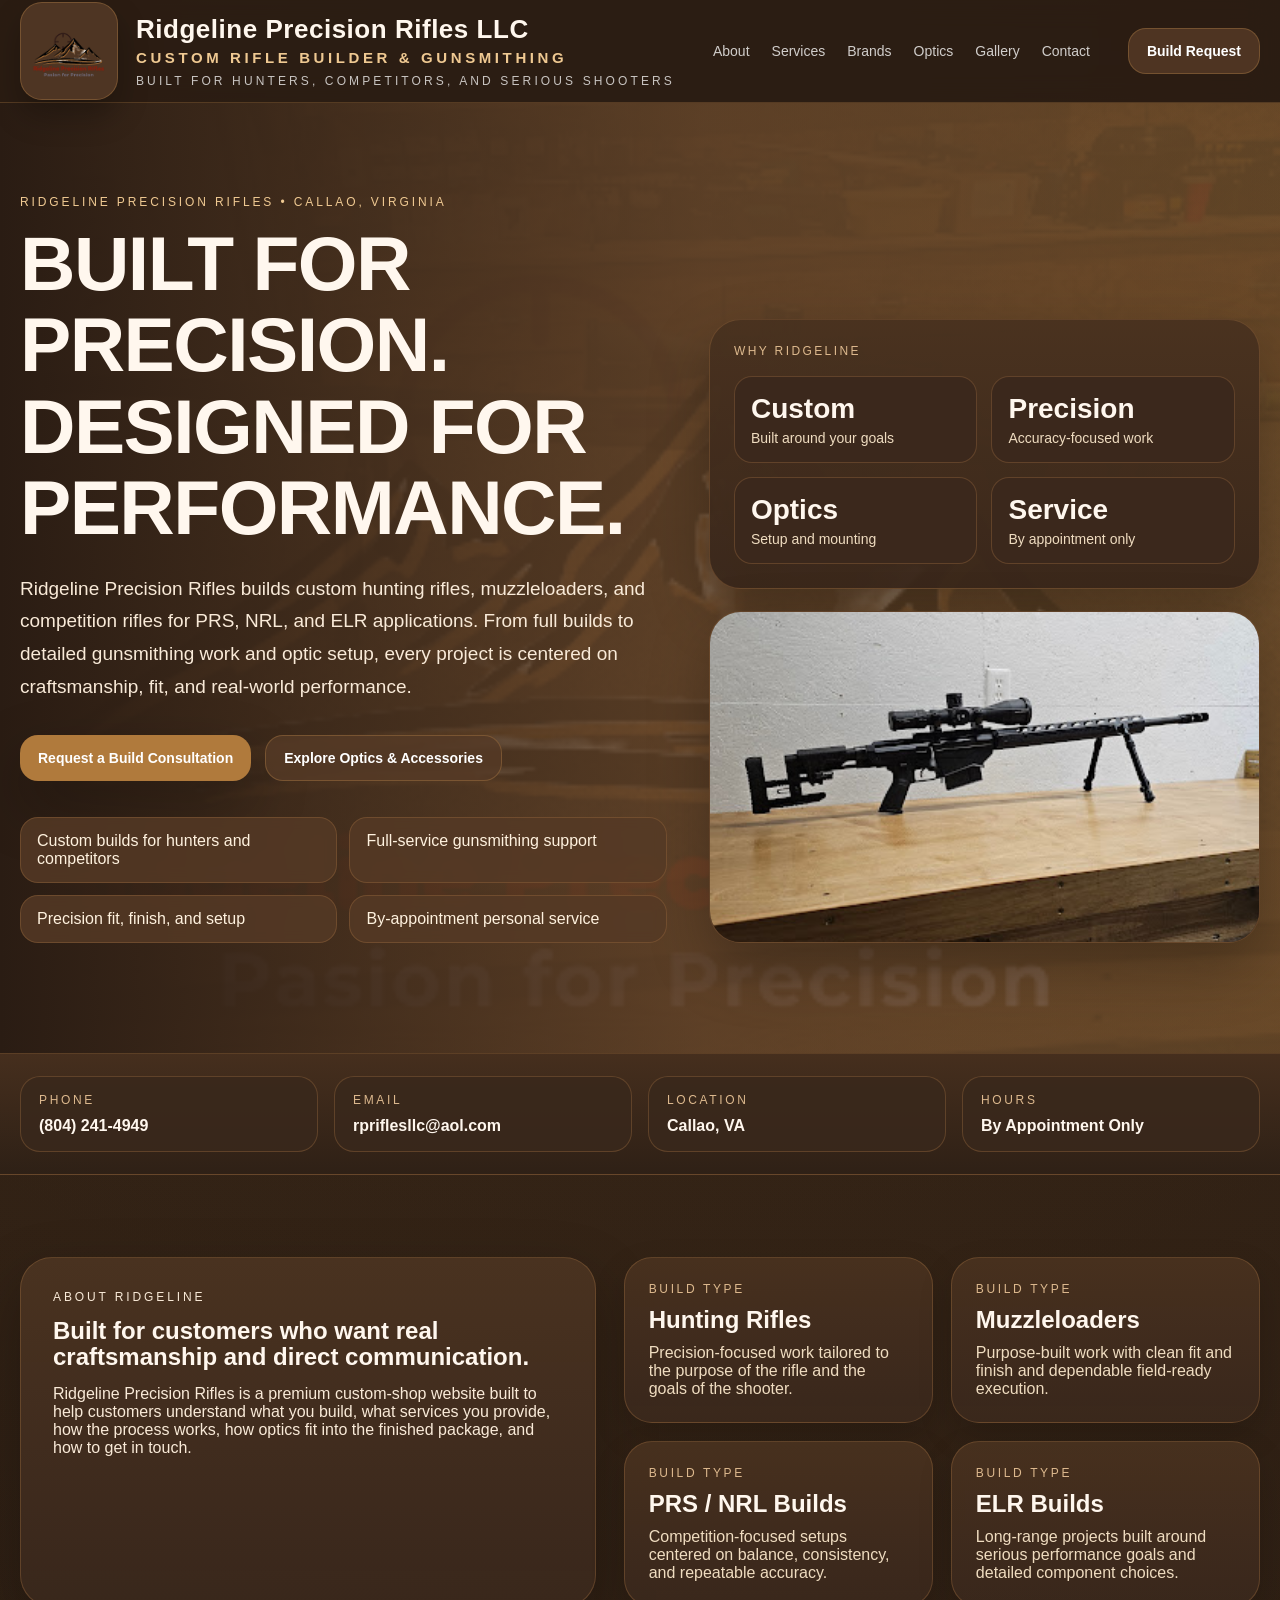
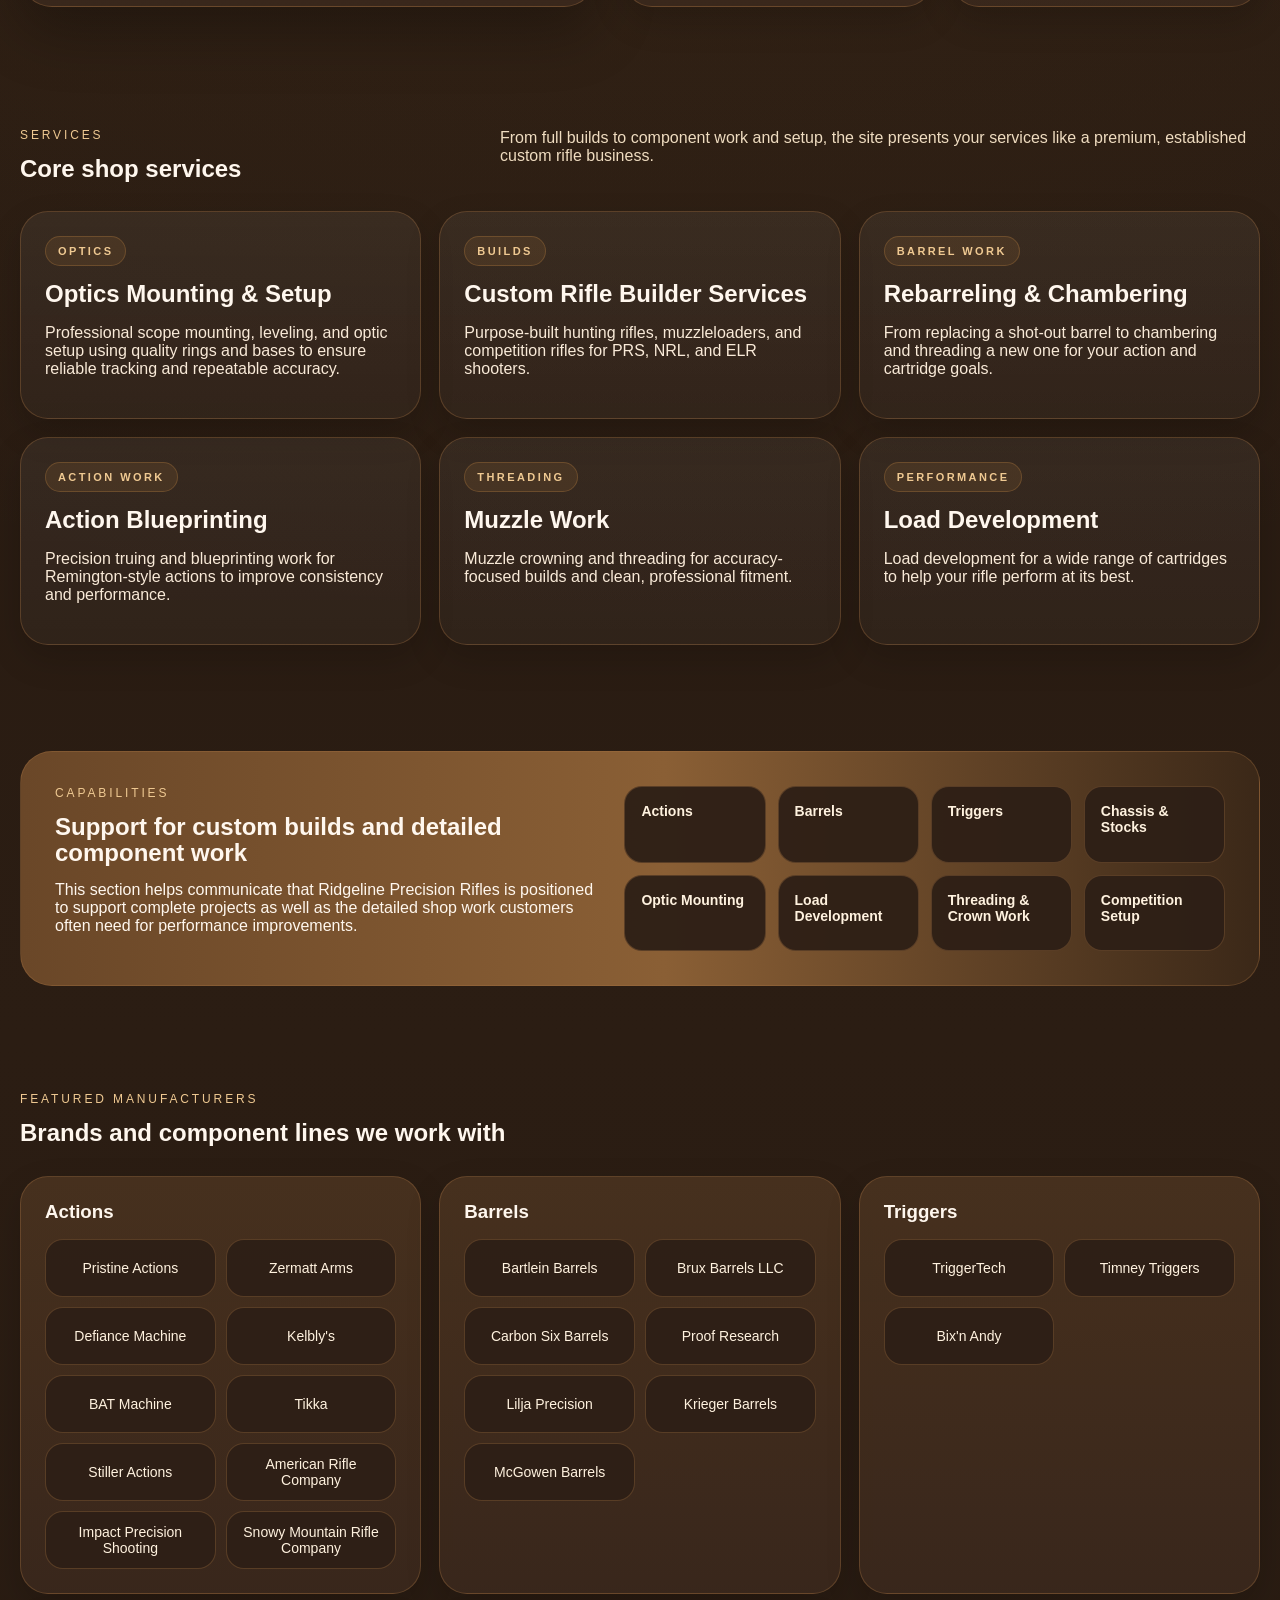
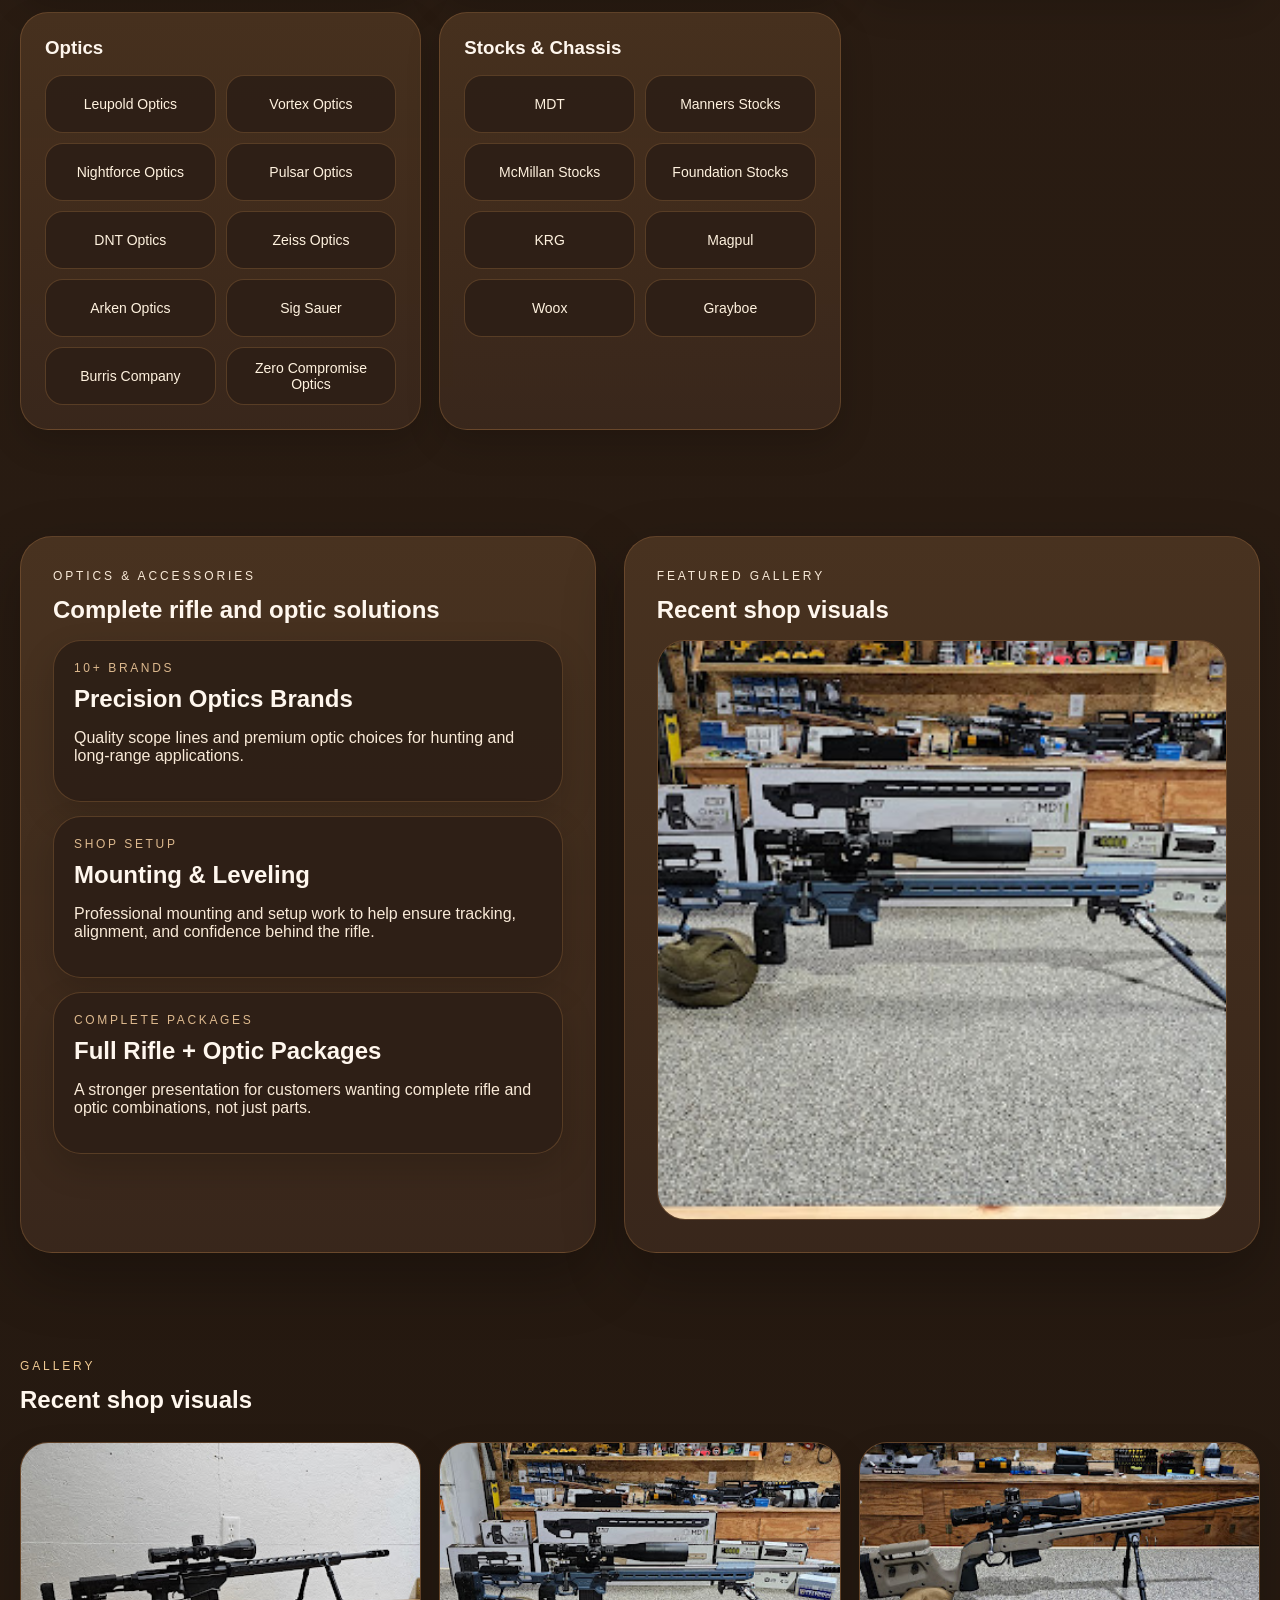
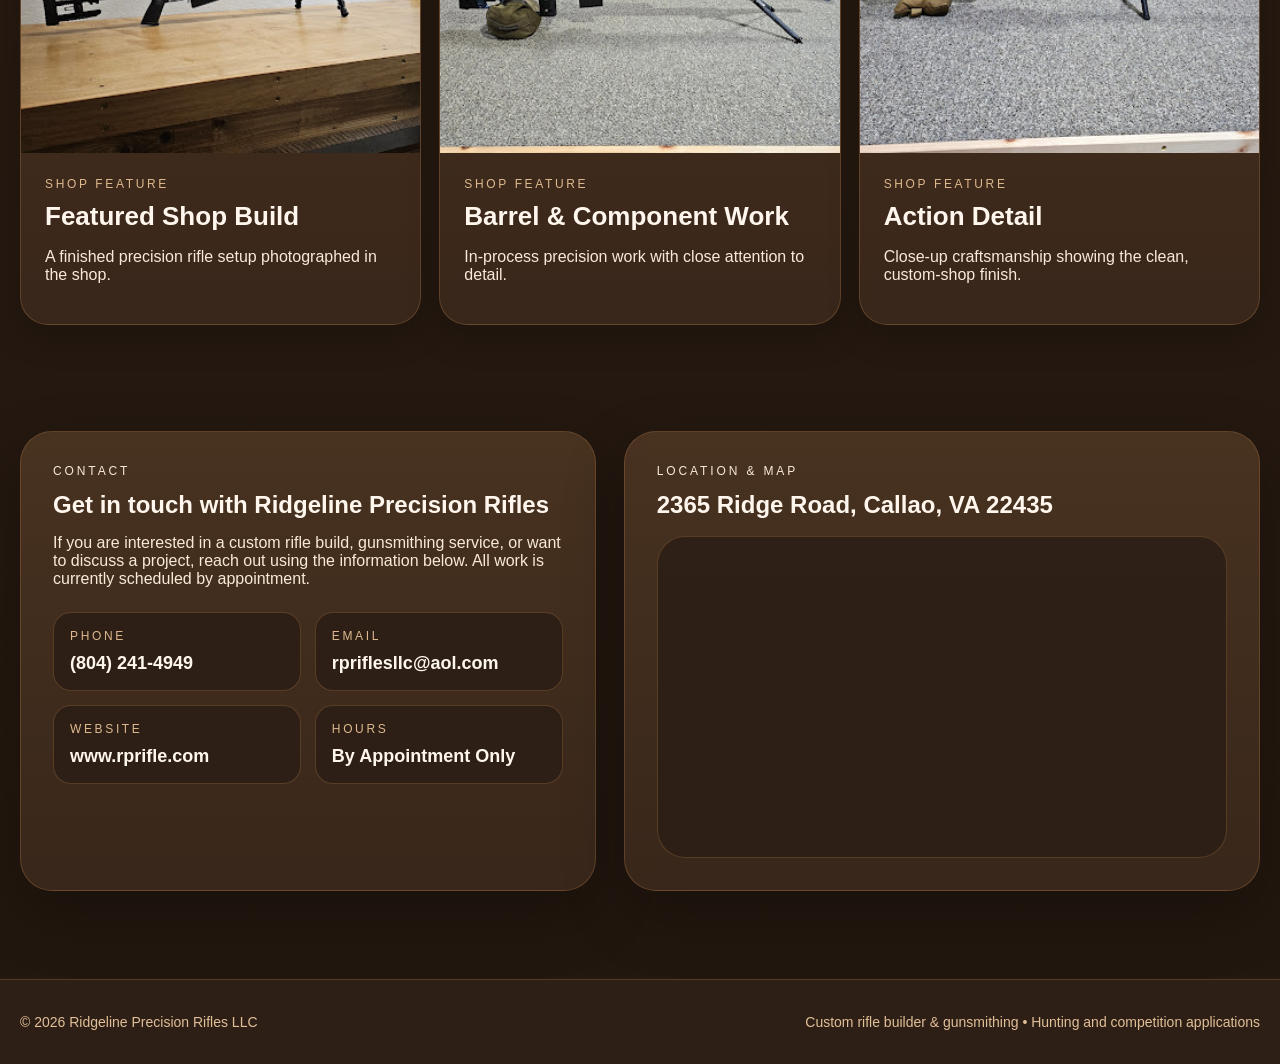
==== commit a37a3569: "Add files via upload" ====
--- a/index.html
+++ b/index.html
@@ -4,7 +4,7 @@
   <meta charset="UTF-8" />
   <meta name="viewport" content="width=device-width, initial-scale=1.0" />
   <title>Ridgeline Precision Rifles LLC</title>
-  <meta name="description" content="Custom rifle builds, gunsmithing, optics mounting, and precision rifle services in Callao, Virginia." />
+  <meta name="description" content="Custom rifle builder and gunsmithing services in Callao, Virginia." />
   <link rel="stylesheet" href="styles.css" />
 </head>
 <body>
@@ -14,9 +14,10 @@
         <div class="brand-logo-wrap">
           <img src="logo.png" alt="Ridgeline Precision Rifles logo" class="brand-logo" />
         </div>
-        <div>
+        <div class="brand-copy">
           <div class="brand-name">Ridgeline Precision Rifles LLC</div>
-          <div class="brand-tag">Custom Rifle Builds &amp; Gunsmithing</div>
+          <div class="brand-tag">Custom Rifle Builder &amp; Gunsmithing</div>
+          <div class="brand-slogan">Built for hunters, competitors, and serious shooters</div>
         </div>
       </a>
       <nav class="main-nav">
@@ -40,7 +41,7 @@
     <div class="container hero-grid">
       <div class="hero-copy">
         <p class="eyebrow">Ridgeline Precision Rifles • Callao, Virginia</p>
-        <h1>Full custom rifles, precision gunsmithing, and complete optic-ready setups.</h1>
+        <h1>BUILT FOR PRECISION. DESIGNED FOR PERFORMANCE.</h1>
         <p class="hero-text">
           Ridgeline Precision Rifles builds custom hunting rifles, muzzleloaders, and competition rifles for PRS,
           NRL, and ELR applications. From full builds to detailed gunsmithing work and optic setup, every project
@@ -110,11 +111,11 @@
           <p class="eyebrow">Services</p>
           <h2>Core shop services</h2>
         </div>
-        <p class="section-copy">From full builds to component work and setup, the site now presents your services more like a premium, established custom rifle business.</p>
+        <p class="section-copy">From full builds to component work and setup, the site presents your services like a premium, established custom rifle business.</p>
       </div>
       <div class="service-grid">
         <div class="service-card"><span class="badge">Optics</span><h3>Optics Mounting &amp; Setup</h3><p>Professional scope mounting, leveling, and optic setup using quality rings and bases to ensure reliable tracking and repeatable accuracy.</p></div>
-        <div class="service-card"><span class="badge">Builds</span><h3>Custom Rifle Builds</h3><p>Purpose-built hunting rifles, muzzleloaders, and competition rifles for PRS, NRL, and ELR shooters.</p></div>
+        <div class="service-card"><span class="badge">Builds</span><h3>Custom Rifle Builder Services</h3><p>Purpose-built hunting rifles, muzzleloaders, and competition rifles for PRS, NRL, and ELR shooters.</p></div>
         <div class="service-card"><span class="badge">Barrel Work</span><h3>Rebarreling &amp; Chambering</h3><p>From replacing a shot-out barrel to chambering and threading a new one for your action and cartridge goals.</p></div>
         <div class="service-card"><span class="badge">Action Work</span><h3>Action Blueprinting</h3><p>Precision truing and blueprinting work for Remington-style actions to improve consistency and performance.</p></div>
         <div class="service-card"><span class="badge">Threading</span><h3>Muzzle Work</h3><p>Muzzle crowning and threading for accuracy-focused builds and clean, professional fitment.</p></div>
@@ -145,7 +146,6 @@
           <h2>Brands and component lines we work with</h2>
         </div>
       </div>
-
       <div class="brand-grid">
         <div class="brand-panel">
           <h3>Actions</h3>
@@ -210,92 +210,9 @@
         <div><p class="eyebrow">Gallery</p><h2>Recent shop visuals</h2></div>
       </div>
       <div class="gallery-grid">
-        <article class="gallery-card">
-          <img src="build1.png" alt="Featured shop build" />
-          <div><small>Shop Feature</small><h3>Featured Shop Build</h3><p>A finished precision rifle setup photographed in the shop.</p></div>
-        </article>
-        <article class="gallery-card">
-          <img src="build2.png" alt="Barrel and component work" />
-          <div><small>Shop Feature</small><h3>Barrel &amp; Component Work</h3><p>In-process precision work with close attention to detail.</p></div>
-        </article>
-        <article class="gallery-card">
-          <img src="build3.png" alt="Action detail" />
-          <div><small>Shop Feature</small><h3>Action Detail</h3><p>Close-up craftsmanship showing the clean, custom-shop finish.</p></div>
-        </article>
-      </div>
-    </div>
-  </section>
-
-  <section id="featured-builds" class="section">
-    <div class="container">
-      <div class="section-head">
-        <div><p class="eyebrow">Featured Builds</p><h2>A showcase section built to feel like a serious custom rifle company</h2></div>
-      </div>
-      <div class="featured-grid">
-        <article class="featured-card">
-          <img src="build1.png" alt="Long-Range Competition Build" />
-          <div class="featured-copy"><small>PRS / NRL Style</small><h3>Long-Range Competition Build</h3><p>A clean, competition-focused rifle setup presented as a premium featured build with emphasis on balance, precision, and repeatable performance.</p></div>
-        </article>
-        <article class="featured-card">
-          <img src="build2.png" alt="Precision Hunting Rifle" />
-          <div class="featured-copy"><small>Field Ready</small><h3>Precision Hunting Rifle</h3><p>A purpose-built rifle package designed to reflect practical field use, dependable accuracy, and clean custom-shop execution.</p></div>
-        </article>
-        <article class="featured-card">
-          <img src="build3.png" alt="Custom Action and Barrel Package" />
-          <div class="featured-copy"><small>Shop Detail</small><h3>Custom Action &amp; Barrel Package</h3><p>A tighter product-style presentation for customers who want to see the detail, fit, and finish that goes into a serious custom rifle project.</p></div>
-        </article>
-      </div>
-    </div>
-  </section>
-
-  <section class="section">
-    <div class="container testimonial-grid">
-      <article class="testimonial"><span>“</span><p>Precision-focused workmanship and a strong custom-shop feel from start to finish.</p><small>Build Consultation</small></article>
-      <article class="testimonial"><span>“</span><p>A professional presentation for customers looking for serious rifle work and detailed gunsmithing services.</p><small>Shop Experience</small></article>
-      <article class="testimonial"><span>“</span><p>Built to speak to hunters, competitors, and customers who want direct project communication.</p><small>Customer Focus</small></article>
-    </div>
-  </section>
-
-  <section id="faq" class="section">
-    <div class="container">
-      <div class="section-head">
-        <div><p class="eyebrow">FAQ</p><h2>Frequently asked questions</h2></div>
-      </div>
-      <div class="faq-grid">
-        <div class="faq-card"><h3>What types of rifles do you build?</h3><p>Ridgeline Precision Rifles builds hunting rifles, muzzleloaders, and competition-oriented rifles for PRS, NRL, and ELR applications.</p></div>
-        <div class="faq-card"><h3>Do you offer gunsmithing services on existing rifles?</h3><p>Yes. Services include rebarreling, chambering, action blueprinting, muzzle work, trigger work, optic setup, and load development support.</p></div>
-        <div class="faq-card"><h3>How do appointments work?</h3><p>The business currently operates by appointment only, which helps provide a more direct and focused experience for each project.</p></div>
-        <div class="faq-card"><h3>Can I contact you about a custom project?</h3><p>Yes. Customers can reach out by phone or email to discuss a rifle build, service request, or component-related project.</p></div>
-      </div>
-    </div>
-  </section>
-
-  <section id="request" class="section">
-    <div class="container two-col">
-      <div class="panel">
-        <p class="eyebrow">Build Request Form</p>
-        <h2>Start your rifle project</h2>
-        <p>This form layout gives your website a true lead-capture section so customers can quickly share the basics of the rifle build or gunsmithing work they want.</p>
-        <form class="request-grid">
-          <input type="text" placeholder="Name" />
-          <input type="text" placeholder="Phone Number" />
-          <input type="email" placeholder="Email Address" />
-          <input type="text" placeholder="Project Type" />
-          <input type="text" placeholder="Rifle Platform / Action" />
-          <input type="text" placeholder="Cartridge" />
-          <input type="text" placeholder="Preferred Use" />
-          <textarea rows="5" placeholder="Notes About Your Build"></textarea>
-          <div class="form-row">
-            <button type="button" class="button">Submit Project Request</button>
-            <span>Form can be connected later to email or website hosting.</span>
-          </div>
-        </form>
-      </div>
-      <div class="panel">
-        <p class="eyebrow">Project Types</p>
-        <div class="simple-list">
-          <div>Hunting Rifles</div><div>Muzzleloaders</div><div>PRS Builds</div><div>NRL Builds</div><div>ELR Builds</div><div>Custom Shop Projects</div>
-        </div>
+        <article class="gallery-card"><img src="build1.png" alt="Featured shop build" /><div><small>Shop Feature</small><h3>Featured Shop Build</h3><p>A finished precision rifle setup photographed in the shop.</p></div></article>
+        <article class="gallery-card"><img src="build2.png" alt="Barrel and component work" /><div><small>Shop Feature</small><h3>Barrel &amp; Component Work</h3><p>In-process precision work with close attention to detail.</p></div></article>
+        <article class="gallery-card"><img src="build3.png" alt="Action detail" /><div><small>Shop Feature</small><h3>Action Detail</h3><p>Close-up craftsmanship showing the clean, custom-shop finish.</p></div></article>
       </div>
     </div>
   </section>
@@ -326,7 +243,7 @@
   <footer class="site-footer">
     <div class="container footer-inner">
       <div>© 2026 Ridgeline Precision Rifles LLC</div>
-      <div>Custom rifle builds • Precision gunsmithing • Hunting and competition applications</div>
+      <div>Custom rifle builder &amp; gunsmithing • Hunting and competition applications</div>
     </div>
   </footer>
 </body>
--- a/styles.css
+++ b/styles.css
@@ -1,112 +1,454 @@
 
 :root {
-  --bg: #18130f; --panel: #241b15; --panel-2: #1b1511; --panel-3: #221913;
-  --accent: #6b4f2a; --accent-soft: #8a6a43; --tan: #d2b48c; --sand: #d8c3a5; --sand-2: #e3d3bd;
-  --text: #ffffff; --max: 1240px; --radius: 26px; --shadow: 0 24px 60px rgba(0,0,0,0.28);
-}
+  --bg: #23170f;
+  --bg-2: #2b1d13;
+  --bg-3: #332318;
+  --panel: rgba(72,49,31,.94);
+  --panel-2: rgba(56,38,26,.94);
+  --deep: rgba(46,32,22,.96);
+  --accent: #b07a3c;
+  --accent-2: #efc992;
+  --accent-3: #f7e1bf;
+  --line: rgba(167,116,66,.35);
+  --text: #fff7ee;
+  --soft: #f4e3cc;
+  --muted: #e4c7a0;
+  --max: 1240px;
+  --shadow: 0 24px 60px rgba(0,0,0,.28);
+}
+
 * { box-sizing: border-box; }
 html { scroll-behavior: smooth; }
-body { margin: 0; font-family: Arial, Helvetica, sans-serif; background: var(--bg); color: var(--text); line-height: 1.5; }
+body {
+  margin: 0;
+  font-family: Arial, Helvetica, sans-serif;
+  color: var(--text);
+  background:
+    radial-gradient(circle at top, rgba(192,138,74,.18), transparent 38%),
+    linear-gradient(180deg, var(--bg) 0%, var(--bg-2) 45%, #22170f 100%);
+}
 img { max-width: 100%; display: block; }
 a { color: inherit; text-decoration: none; }
+
 .container { width: min(var(--max), calc(100% - 32px)); margin: 0 auto; }
-.site-header { position: sticky; top: 0; z-index: 20; backdrop-filter: blur(14px); background: rgba(24,19,15,.9); border-bottom: 1px solid rgba(107,79,42,.35); }
-.header-inner { display: flex; align-items: center; justify-content: space-between; gap: 20px; min-height: 84px; }
-.brand { display: flex; align-items: center; gap: 14px; }
-.brand-logo-wrap { width: 56px; height: 56px; border-radius: 18px; overflow: hidden; border: 1px solid rgba(138,106,67,.35); background: rgba(43,33,25,.85); padding: 6px; }
+
+.site-header {
+  position: sticky;
+  top: 0;
+  z-index: 20;
+  backdrop-filter: blur(14px);
+  background: rgba(42,28,19,.88);
+  border-bottom: 1px solid var(--line);
+}
+.header-inner {
+  min-height: 102px;
+  display: flex;
+  align-items: center;
+  justify-content: space-between;
+  gap: 22px;
+}
+.brand { display: flex; align-items: center; gap: 18px; }
+.brand-logo-wrap {
+  width: 98px;
+  height: 98px;
+  border-radius: 22px;
+  overflow: hidden;
+  border: 1px solid rgba(192,138,74,.35);
+  background: rgba(85,58,38,.88);
+  padding: 10px;
+  box-shadow: 0 16px 30px rgba(0,0,0,.25);
+}
 .brand-logo { width: 100%; height: 100%; object-fit: contain; }
-.brand-name { font-weight: 700; font-size: 14px; }
-.brand-tag { font-size: 11px; letter-spacing: .22em; text-transform: uppercase; color: rgba(183,159,130,.8); margin-top: 4px; }
-.main-nav { display: flex; gap: 22px; font-size: 14px; color: rgba(255,255,255,.75); }
+.brand-name { font-size: 26px; font-weight: 800; letter-spacing: .02em; }
+.brand-tag {
+  margin-top: 4px;
+  font-size: 15px;
+  font-weight: 800;
+  text-transform: uppercase;
+  letter-spacing: .24em;
+  color: var(--accent-2);
+}
+.brand-slogan {
+  margin-top: 8px;
+  font-size: 12px;
+  text-transform: uppercase;
+  letter-spacing: .26em;
+  color: rgba(255,255,255,.74);
+}
+
+.main-nav { display: flex; gap: 22px; font-size: 14px; color: rgba(255,255,255,.78); }
 .main-nav a:hover { color: white; }
-.button { display: inline-flex; align-items: center; justify-content: center; border-radius: 18px; padding: 14px 18px; background: var(--accent); color: white; font-size: 14px; font-weight: 700; box-shadow: var(--shadow); }
-.button-outline { background: rgba(43,33,25,.85); border: 1px solid rgba(138,106,67,.35); box-shadow: none; }
-.hero { position: relative; overflow: hidden; border-bottom: 1px solid rgba(107,79,42,.35); }
+
+.button {
+  display: inline-flex;
+  align-items: center;
+  justify-content: center;
+  padding: 14px 18px;
+  border-radius: 18px;
+  background: var(--accent);
+  color: white;
+  font-size: 14px;
+  font-weight: 700;
+  box-shadow: var(--shadow);
+}
+.button-outline {
+  background: rgba(85,58,38,.85);
+  border: 1px solid rgba(192,138,74,.35);
+  box-shadow: none;
+}
+
+.hero {
+  position: relative;
+  overflow: hidden;
+  border-bottom: 1px solid var(--line);
+}
 .hero-media { position: absolute; inset: 0; }
-.hero-img { position: absolute; inset: 0; width: 100%; height: 100%; object-fit: cover; }
-.hero-img-1 { opacity: .4; }
-.hero-img-2 { opacity: .25; mix-blend-mode: overlay; }
-.hero-overlay { position: absolute; inset: 0; background: linear-gradient(90deg, rgba(24,19,15,1) 0%, rgba(42,31,22,.9) 50%, rgba(74,56,39,.7) 100%); }
-.hero-grid { position: relative; display: grid; grid-template-columns: 1.1fr .9fr; gap: 40px; padding: 96px 0 110px; }
-.eyebrow { color: var(--tan); text-transform: uppercase; letter-spacing: .22em; font-size: 12px; margin: 0 0 12px; }
-.hero h1, h2 { line-height: 1.08; margin: 0; }
-.hero h1 { font-size: clamp(40px, 6vw, 72px); max-width: 860px; }
-.hero-text, .section-copy, .panel p, .service-card p, .featured-copy p, .gallery-card p, .faq-card p, .testimonial p, .stack-card p { color: rgba(227,211,189,.9); }
-.hero-text { max-width: 760px; font-size: 18px; margin-top: 24px; }
-.hero-actions { display: flex; gap: 14px; flex-wrap: wrap; margin-top: 32px; }
-.feature-grid { margin-top: 34px; display: grid; grid-template-columns: repeat(2,minmax(0,1fr)); gap: 12px; }
-.feature-pill,.stat-box,.card,.service-card,.brand-panel,.stack-card,.faq-card,.testimonial,.panel,.gallery-card,.featured-card,.info-grid > div { border: 1px solid rgba(107,79,42,.35); background: rgba(36,27,21,.9); }
-.feature-pill { border-radius: 18px; padding: 14px 16px; color: #f0e4d3; font-size: 14px; }
-.hero-side { display: grid; gap: 20px; align-self: end; }
-.stats-card,.image-card { border: 1px solid rgba(107,79,42,.35); background: rgba(36,27,21,.9); border-radius: 32px; overflow: hidden; box-shadow: var(--shadow); }
+.hero-img {
+  position: absolute;
+  inset: 0;
+  width: 100%;
+  height: 100%;
+  object-fit: cover;
+}
+.hero-img-1 { opacity: .42; }
+.hero-img-2 { opacity: .24; mix-blend-mode: overlay; }
+.hero-overlay {
+  position: absolute;
+  inset: 0;
+  background: linear-gradient(90deg, rgba(42,28,19,1) 0%, rgba(107,74,45,.72) 55%, rgba(192,138,74,.35) 100%);
+}
+.hero-grid {
+  position: relative;
+  display: grid;
+  grid-template-columns: 1.08fr .92fr;
+  gap: 42px;
+  padding: 92px 0 110px;
+}
+.hero h1, h2 { line-height: 1.06; margin: 0; }
+.hero h1 {
+  font-size: clamp(46px, 6vw, 84px);
+  font-weight: 900;
+  letter-spacing: -.02em;
+  max-width: 860px;
+}
+.eyebrow {
+  margin: 0 0 14px;
+  color: var(--accent-2);
+  text-transform: uppercase;
+  letter-spacing: .24em;
+  font-size: 12px;
+}
+.hero-text,
+.section-copy,
+.panel p,
+.service-card p,
+.gallery-card p {
+  color: #f9ead8;
+}
+.hero-text {
+  margin-top: 24px;
+  max-width: 760px;
+  font-size: 19px;
+  line-height: 1.72;
+}
+.hero-actions {
+  margin-top: 32px;
+  display: flex;
+  flex-wrap: wrap;
+  gap: 14px;
+}
+.feature-grid {
+  margin-top: 36px;
+  display: grid;
+  grid-template-columns: repeat(2,minmax(0,1fr));
+  gap: 12px;
+}
+.feature-pill,
+.stats-card,
+.image-card,
+.card,
+.service-card,
+.brand-panel,
+.stack-card,
+.panel,
+.gallery-card,
+.info-grid > div {
+  border: 1px solid var(--line);
+}
+.feature-pill {
+  border-radius: 18px;
+  padding: 14px 16px;
+  background: rgba(85,58,38,.84);
+  color: #fff2df;
+  backdrop-filter: blur(6px);
+}
+
+.hero-side { display: grid; gap: 22px; align-self: end; }
+.stats-card,
+.image-card {
+  border-radius: 32px;
+  overflow: hidden;
+  background: linear-gradient(180deg, var(--panel) 0%, var(--panel-2) 100%);
+  box-shadow: var(--shadow);
+}
 .stats-card { padding: 24px; }
-.stats-title { text-transform: uppercase; letter-spacing: .2em; font-size: 12px; color: rgba(183,159,130,.8); }
-.stats-grid { margin-top: 18px; display: grid; grid-template-columns: repeat(2,minmax(0,1fr)); gap: 14px; }
-.stat-box { border-radius: 18px; padding: 16px; background: rgba(32,24,19,.95); }
+.stats-title {
+  color: #ddb98e;
+  text-transform: uppercase;
+  letter-spacing: .2em;
+  font-size: 12px;
+}
+.stats-grid {
+  margin-top: 18px;
+  display: grid;
+  grid-template-columns: repeat(2,minmax(0,1fr));
+  gap: 14px;
+}
+.stat-box {
+  border-radius: 18px;
+  padding: 16px;
+  border: 1px solid var(--line);
+  background: rgba(60,41,29,.95);
+}
 .stat-box strong { display: block; font-size: 28px; }
-.stat-box span { display: block; margin-top: 4px; color: rgba(216,195,165,.8); font-size: 14px; }
-.image-card img { width: 100%; height: 320px; object-fit: cover; }
-.info-strip { border-bottom: 1px solid rgba(107,79,42,.35); background: rgba(27,21,17,.95); }
-.info-grid { display: grid; grid-template-columns: repeat(4,minmax(0,1fr)); gap: 16px; padding: 22px 0; }
-.info-grid > div { border-radius: 20px; padding: 16px 18px; }
-.info-grid span, small { display: block; color: rgba(183,159,130,.75); font-size: 12px; letter-spacing: .22em; text-transform: uppercase; margin-bottom: 10px; }
+.stat-box span { display: block; margin-top: 5px; color: #efdcc0; font-size: 14px; }
+.image-card img { width: 100%; height: 330px; object-fit: cover; }
+
+.info-strip {
+  background: linear-gradient(180deg, rgba(70,47,30,.95), rgba(46,32,22,.95));
+  border-bottom: 1px solid var(--line);
+}
+.info-grid {
+  display: grid;
+  grid-template-columns: repeat(4,minmax(0,1fr));
+  gap: 16px;
+  padding: 22px 0;
+}
+.info-grid > div {
+  border-radius: 20px;
+  padding: 16px 18px;
+  background: rgba(58,40,28,.88);
+}
+.info-grid span,
+small {
+  display: block;
+  margin-bottom: 10px;
+  font-size: 12px;
+  letter-spacing: .22em;
+  text-transform: uppercase;
+  color: #ddb98e;
+}
 .info-grid strong { font-size: 16px; }
+
 .section { padding: 82px 0 24px; }
-.section-head { display: flex; justify-content: space-between; gap: 24px; align-items: end; margin-bottom: 30px; }
+.section-head {
+  display: flex;
+  align-items: end;
+  justify-content: space-between;
+  gap: 24px;
+  margin-bottom: 30px;
+}
 .section-head.simple { margin-bottom: 18px; }
-.section-copy { max-width: 760px; }
-.two-col { display: grid; grid-template-columns: .95fr 1.05fr; gap: 28px; }
-.panel { border-radius: 32px; padding: 32px; box-shadow: var(--shadow); }
-.cards-grid { display: grid; grid-template-columns: repeat(2,minmax(0,1fr)); gap: 18px; }
-.card { border-radius: 26px; padding: 24px; box-shadow: 0 14px 34px rgba(0,0,0,.16); }
+.section-copy { max-width: 760px; color: #efdcc0; }
+
+.two-col {
+  display: grid;
+  grid-template-columns: .95fr 1.05fr;
+  gap: 28px;
+}
+.panel {
+  border-radius: 32px;
+  padding: 32px;
+  background: linear-gradient(180deg, rgba(74,51,33,.96), rgba(58,40,28,.94));
+  box-shadow: var(--shadow);
+}
+.cards-grid {
+  display: grid;
+  grid-template-columns: repeat(2,minmax(0,1fr));
+  gap: 18px;
+}
+.card,
+.service-card,
+.brand-panel,
+.stack-card,
+.gallery-card {
+  border-radius: 28px;
+  box-shadow: 0 14px 34px rgba(0,0,0,.16);
+}
+.card {
+  padding: 24px;
+  background: linear-gradient(180deg, rgba(72,49,31,.96), rgba(58,40,28,.94));
+}
 .card h3 { margin: 0 0 10px; font-size: 24px; }
-.card p { margin: 0; color: rgba(216,195,165,.8); }
-.service-grid { display: grid; grid-template-columns: repeat(3,minmax(0,1fr)); gap: 18px; }
-.service-card { border-radius: 28px; padding: 24px; box-shadow: 0 14px 34px rgba(0,0,0,.16); background: linear-gradient(180deg, rgba(255,255,255,.06), rgba(255,255,255,.03)); }
+.card p { margin: 0; color: #efdcc0; }
+
+.service-grid {
+  display: grid;
+  grid-template-columns: repeat(3,minmax(0,1fr));
+  gap: 18px;
+}
+.service-card {
+  padding: 24px;
+  background: linear-gradient(180deg, rgba(255,255,255,.06), rgba(255,255,255,.03));
+}
 .service-card h3 { margin: 14px 0 10px; font-size: 24px; }
-.badge { display: inline-flex; border-radius: 999px; border: 1px solid rgba(107,79,42,.3); background: rgba(107,79,42,.15); color: var(--tan); padding: 8px 12px; font-size: 11px; text-transform: uppercase; letter-spacing: .22em; font-weight: 700; }
-.capability-band { border-radius: 32px; border: 1px solid rgba(107,79,42,.35); background: linear-gradient(90deg, #3b2a1a 0%, #2a1f14 50%, #16120d 100%); padding: 34px; display: grid; grid-template-columns: .95fr 1.05fr; gap: 26px; }
-.mini-grid { display: grid; grid-template-columns: repeat(4,minmax(0,1fr)); gap: 12px; }
-.mini-grid div { border-radius: 18px; border: 1px solid rgba(107,79,42,.35); background: rgba(27,21,17,.95); padding: 16px; color: #f0e4d3; font-size: 14px; font-weight: 600; }
-.brand-grid { display: grid; grid-template-columns: repeat(3,minmax(0,1fr)); gap: 18px; }
-.brand-panel { border-radius: 28px; padding: 24px; box-shadow: 0 14px 34px rgba(0,0,0,.16); }
+.badge {
+  display: inline-flex;
+  padding: 8px 12px;
+  border-radius: 999px;
+  border: 1px solid rgba(176,122,60,.35);
+  background: rgba(176,122,60,.15);
+  color: var(--accent-2);
+  font-size: 11px;
+  font-weight: 700;
+  text-transform: uppercase;
+  letter-spacing: .22em;
+}
+
+.capability-band {
+  border-radius: 32px;
+  border: 1px solid var(--line);
+  background: linear-gradient(90deg, #6a4728 0%, #8a5f35 52%, #3b2818 100%);
+  padding: 34px;
+  display: grid;
+  grid-template-columns: .95fr 1.05fr;
+  gap: 26px;
+}
+.mini-grid {
+  display: grid;
+  grid-template-columns: repeat(4,minmax(0,1fr));
+  gap: 12px;
+}
+.mini-grid div {
+  border-radius: 18px;
+  border: 1px solid var(--line);
+  background: var(--deep);
+  padding: 16px;
+  color: #fff2df;
+  font-size: 14px;
+  font-weight: 600;
+}
+
+.brand-grid {
+  display: grid;
+  grid-template-columns: repeat(3,minmax(0,1fr));
+  gap: 18px;
+}
+.brand-panel {
+  padding: 24px;
+  background: linear-gradient(180deg, rgba(72,49,31,.96), rgba(58,40,28,.94));
+}
 .brand-panel h3 { margin: 0 0 16px; }
-.brand-list { display: grid; grid-template-columns: repeat(2,minmax(0,1fr)); gap: 10px; }
-.brand-list span { display: flex; align-items: center; justify-content: center; min-height: 58px; border-radius: 18px; border: 1px solid rgba(107,79,42,.35); background: rgba(27,21,17,.95); color: #f0e4d3; font-size: 14px; text-align: center; padding: 10px; }
+.brand-list {
+  display: grid;
+  grid-template-columns: repeat(2,minmax(0,1fr));
+  gap: 10px;
+}
+.brand-list span {
+  display: flex;
+  align-items: center;
+  justify-content: center;
+  min-height: 58px;
+  border-radius: 18px;
+  border: 1px solid var(--line);
+  background: var(--deep);
+  color: #fff2df;
+  text-align: center;
+  font-size: 14px;
+  padding: 10px;
+}
+
 .stack { display: grid; gap: 14px; margin-top: 18px; }
-.stack-card { border-radius: 22px; padding: 20px; background: rgba(27,21,17,.95); }
+.stack-card {
+  padding: 20px;
+  background: var(--deep);
+}
 .stack-card h3 { margin: 0 0 8px; font-size: 24px; }
-.tall-image { width: 100%; min-height: 580px; object-fit: cover; border-radius: 28px; border: 1px solid rgba(107,79,42,.35); }
-.gallery-grid,.featured-grid,.testimonial-grid,.faq-grid { display: grid; gap: 18px; }
-.gallery-grid,.featured-grid,.testimonial-grid { grid-template-columns: repeat(3,minmax(0,1fr)); }
-.faq-grid { grid-template-columns: repeat(2,minmax(0,1fr)); }
-.gallery-card,.featured-card,.testimonial,.faq-card { border-radius: 28px; overflow: hidden; box-shadow: 0 14px 34px rgba(0,0,0,.16); }
-.gallery-card img,.featured-card img { width: 100%; height: 310px; object-fit: cover; }
-.gallery-card > div,.featured-copy,.faq-card,.testimonial { padding: 24px; }
-.gallery-card h3,.featured-copy h3,.faq-card h3 { margin: 8px 0 10px; font-size: 26px; }
-.testimonial span { color: var(--tan); font-size: 42px; line-height: 1; }
-.request-grid { margin-top: 20px; display: grid; grid-template-columns: repeat(2,minmax(0,1fr)); gap: 14px; }
-.request-grid input,.request-grid textarea { width: 100%; border-radius: 18px; border: 1px solid rgba(107,79,42,.35); background: rgba(27,21,17,.95); color: white; padding: 14px 16px; font-size: 14px; }
-.request-grid textarea { grid-column: 1 / -1; resize: vertical; }
-.form-row { grid-column: 1 / -1; display: flex; flex-wrap: wrap; align-items: center; gap: 14px; color: rgba(183,159,130,.85); font-size: 14px; }
-.simple-list { display: grid; gap: 10px; margin-top: 16px; }
-.simple-list div,.contact-grid div { border-radius: 18px; border: 1px solid rgba(107,79,42,.35); background: rgba(27,21,17,.95); padding: 16px; }
-.contact-grid { margin-top: 24px; display: grid; grid-template-columns: repeat(2,minmax(0,1fr)); gap: 14px; }
+.tall-image {
+  width: 100%;
+  min-height: 580px;
+  object-fit: cover;
+  border-radius: 28px;
+  border: 1px solid var(--line);
+}
+
+.gallery-grid {
+  display: grid;
+  grid-template-columns: repeat(3,minmax(0,1fr));
+  gap: 18px;
+}
+.gallery-card {
+  overflow: hidden;
+  background: linear-gradient(180deg, rgba(72,49,31,.96), rgba(58,40,28,.94));
+}
+.gallery-card img { width: 100%; height: 310px; object-fit: cover; }
+.gallery-card > div { padding: 24px; }
+.gallery-card h3 { margin: 8px 0 10px; font-size: 26px; }
+
+.contact-grid {
+  margin-top: 24px;
+  display: grid;
+  grid-template-columns: repeat(2,minmax(0,1fr));
+  gap: 14px;
+}
+.contact-grid div {
+  border-radius: 18px;
+  border: 1px solid var(--line);
+  background: var(--deep);
+  padding: 16px;
+}
 .contact-grid strong { font-size: 18px; display: block; }
-.map-wrap { margin-top: 18px; overflow: hidden; border-radius: 28px; border: 1px solid rgba(107,79,42,.35); background: rgba(27,21,17,.95); }
+.map-wrap {
+  margin-top: 18px;
+  overflow: hidden;
+  border-radius: 28px;
+  border: 1px solid var(--line);
+  background: var(--deep);
+}
 .map-wrap iframe { display: block; width: 100%; min-height: 320px; border: 0; }
-.site-footer { margin-top: 64px; border-top: 1px solid rgba(107,79,42,.35); background: rgba(27,21,17,.95); }
-.footer-inner { min-height: 84px; display: flex; align-items: center; justify-content: space-between; gap: 20px; color: rgba(183,159,130,.85); font-size: 14px; }
+
+.site-footer {
+  margin-top: 64px;
+  border-top: 1px solid var(--line);
+  background: rgba(46,32,22,.95);
+}
+.footer-inner {
+  min-height: 84px;
+  display: flex;
+  align-items: center;
+  justify-content: space-between;
+  gap: 20px;
+  font-size: 14px;
+  color: #e1bf98;
+}
+
 @media (max-width: 1100px) {
-  .hero-grid,.two-col,.capability-band { grid-template-columns: 1fr; }
-  .service-grid,.gallery-grid,.featured-grid,.testimonial-grid,.brand-grid { grid-template-columns: repeat(2,minmax(0,1fr)); }
+  .hero-grid,
+  .two-col,
+  .capability-band { grid-template-columns: 1fr; }
+  .service-grid,
+  .gallery-grid,
+  .brand-grid { grid-template-columns: repeat(2,minmax(0,1fr)); }
   .mini-grid { grid-template-columns: repeat(2,minmax(0,1fr)); }
 }
+
 @media (max-width: 780px) {
   .main-nav { display: none; }
+  .header-inner,
+  .footer-inner,
+  .section-head { flex-direction: column; align-items: flex-start; }
+  .feature-grid,
+  .cards-grid,
+  .brand-list,
+  .service-grid,
+  .gallery-grid,
+  .brand-grid,
+  .contact-grid,
+  .info-grid { grid-template-columns: 1fr; }
   .hero-grid { padding: 72px 0 84px; }
-  .feature-grid,.cards-grid,.brand-list,.gallery-grid,.featured-grid,.testimonial-grid,.faq-grid,.service-grid,.brand-grid,.contact-grid,.request-grid,.info-grid { grid-template-columns: 1fr; }
-  .header-inner,.footer-inner,.section-head { flex-direction: column; align-items: flex-start; }
+  .brand-logo-wrap { width: 74px; height: 74px; }
+  .brand-name { font-size: 19px; }
+  .brand-tag { font-size: 12px; }
+  .hero h1 { font-size: 42px; }
   .section { padding-top: 64px; }
-  .hero h1 { font-size: 40px; }
-}
+}
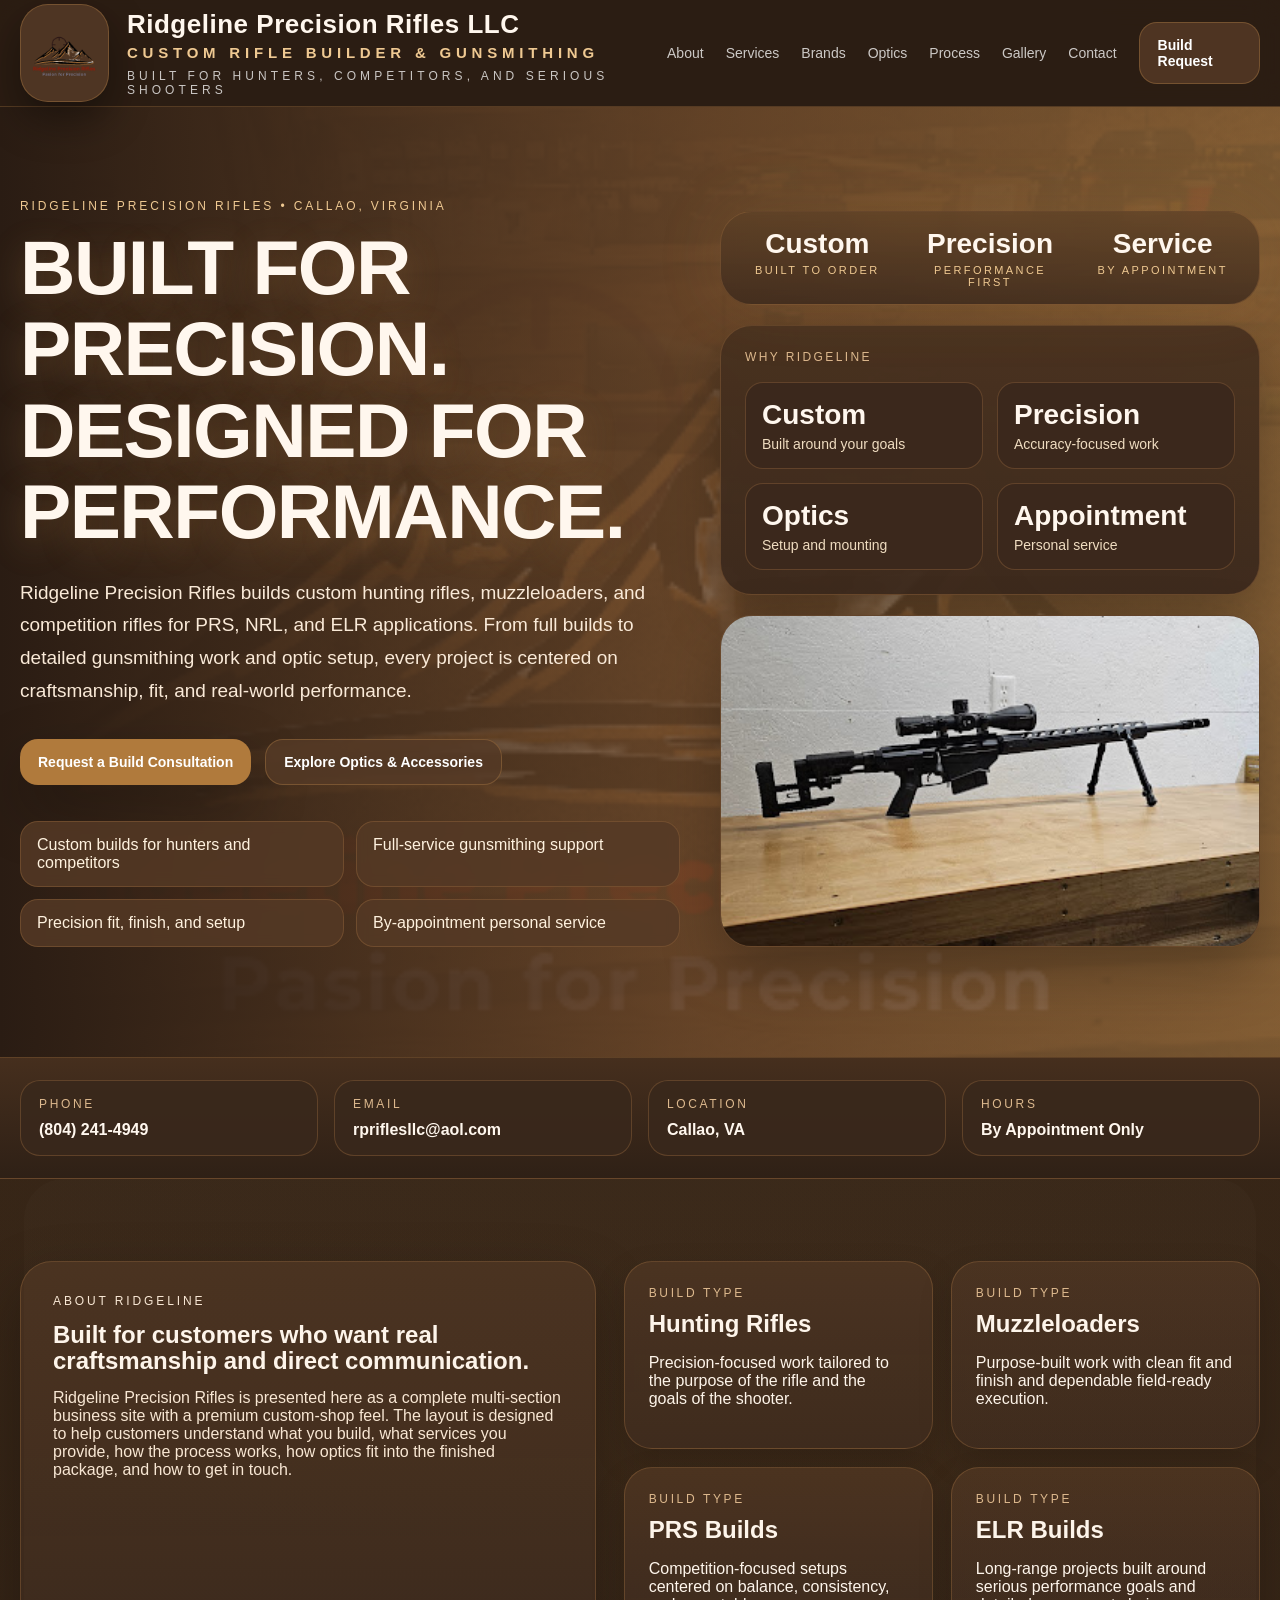
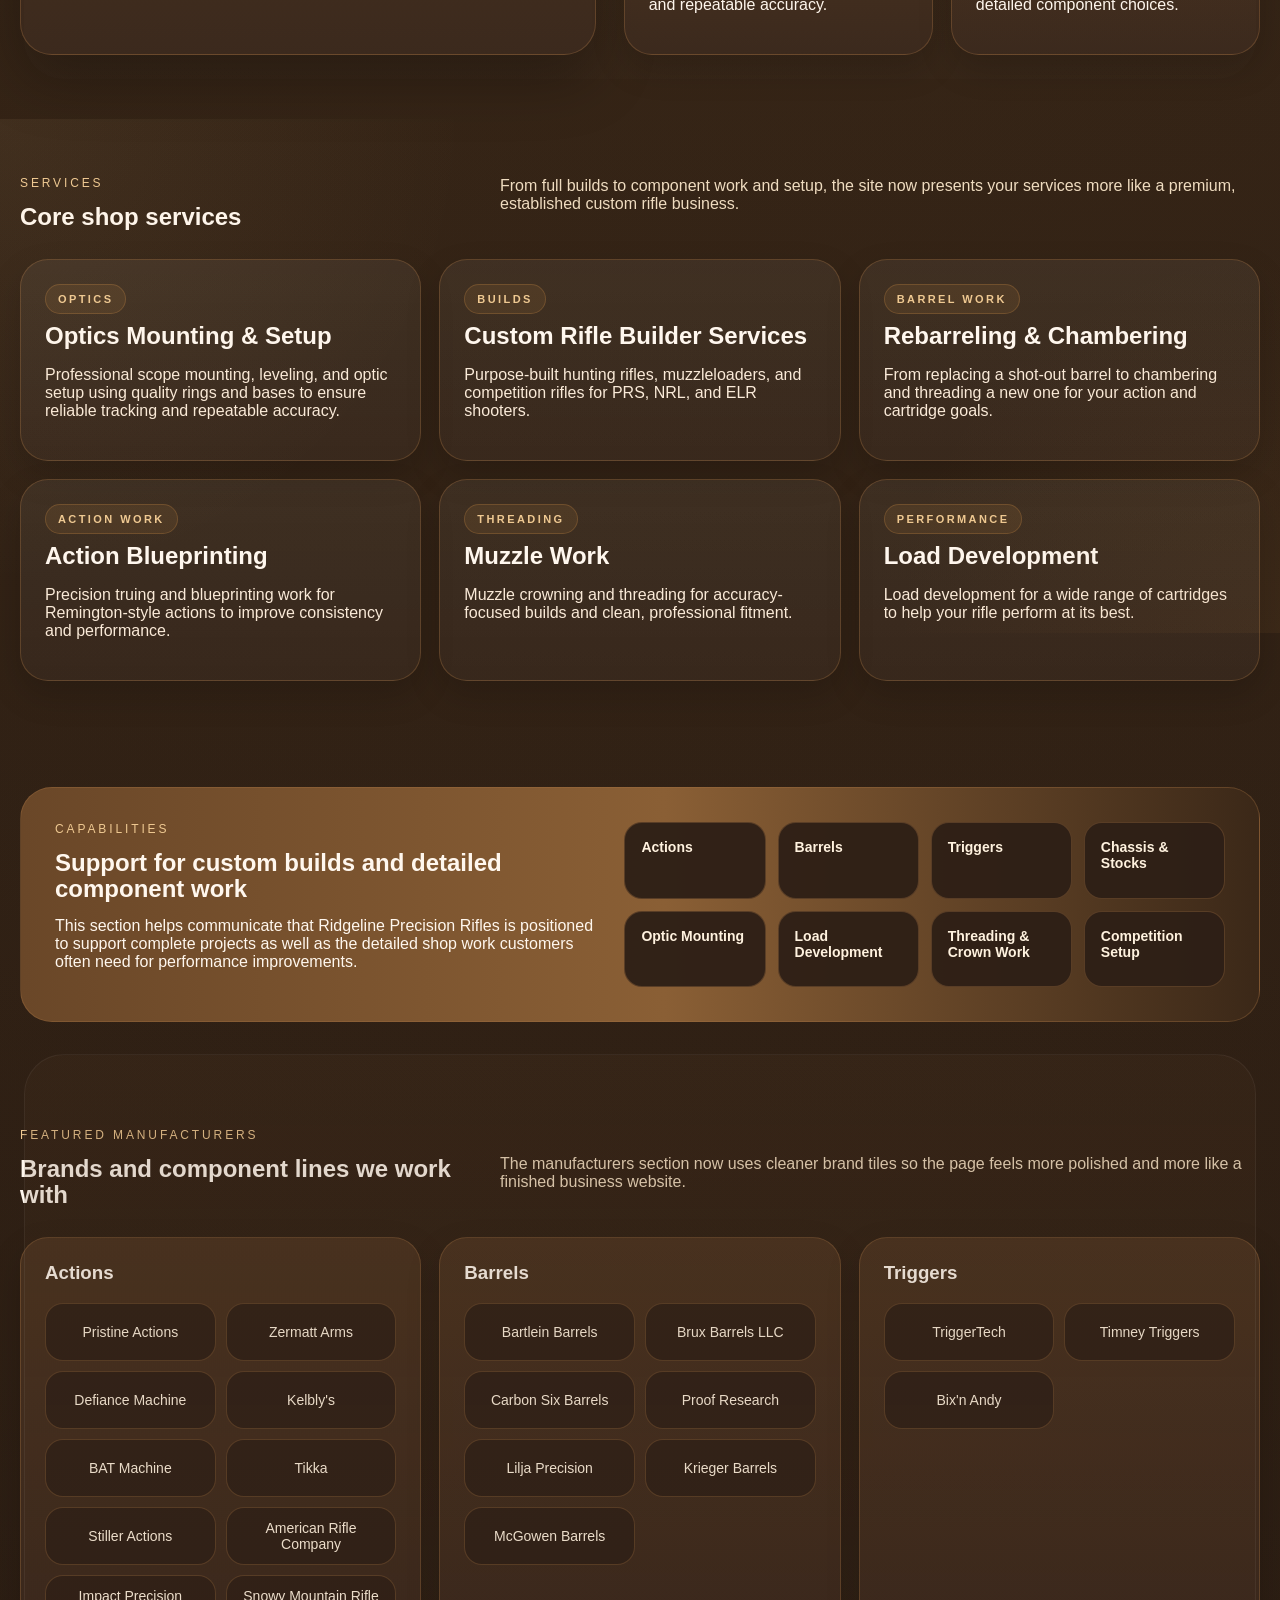
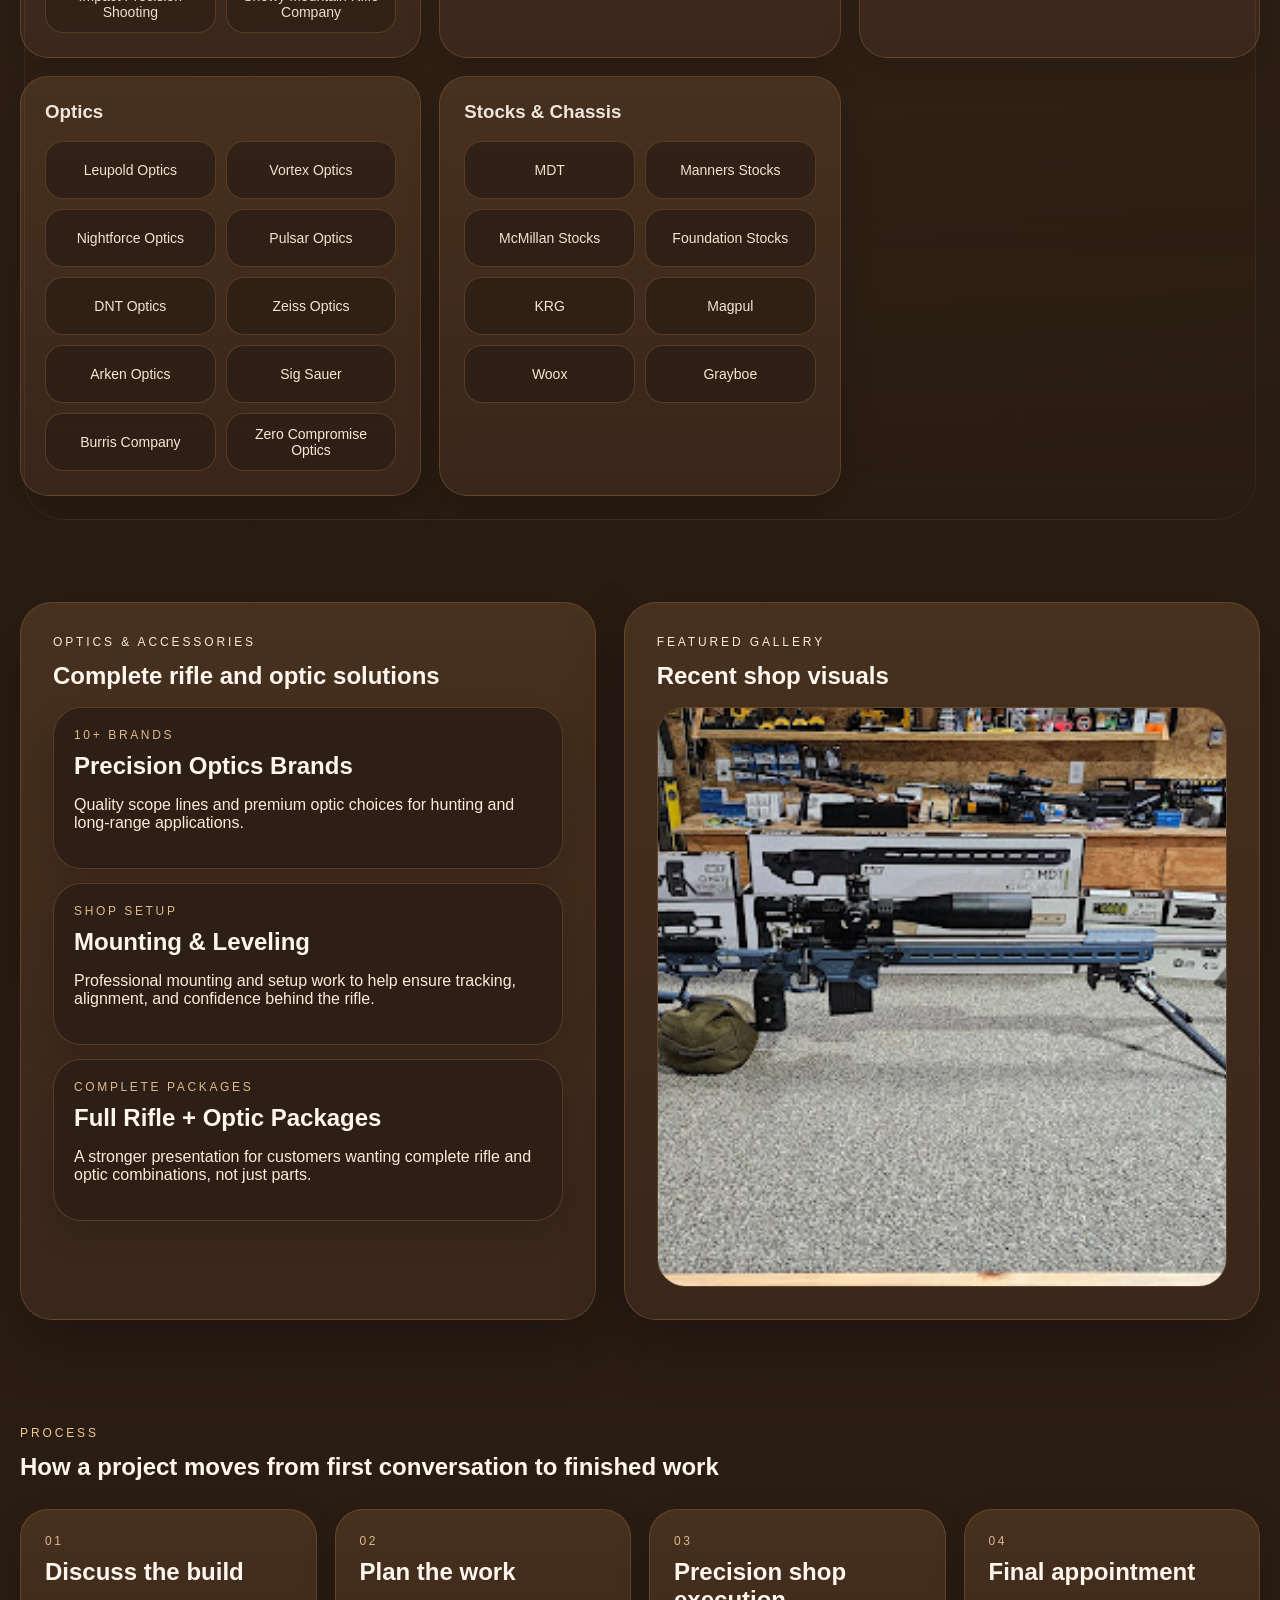
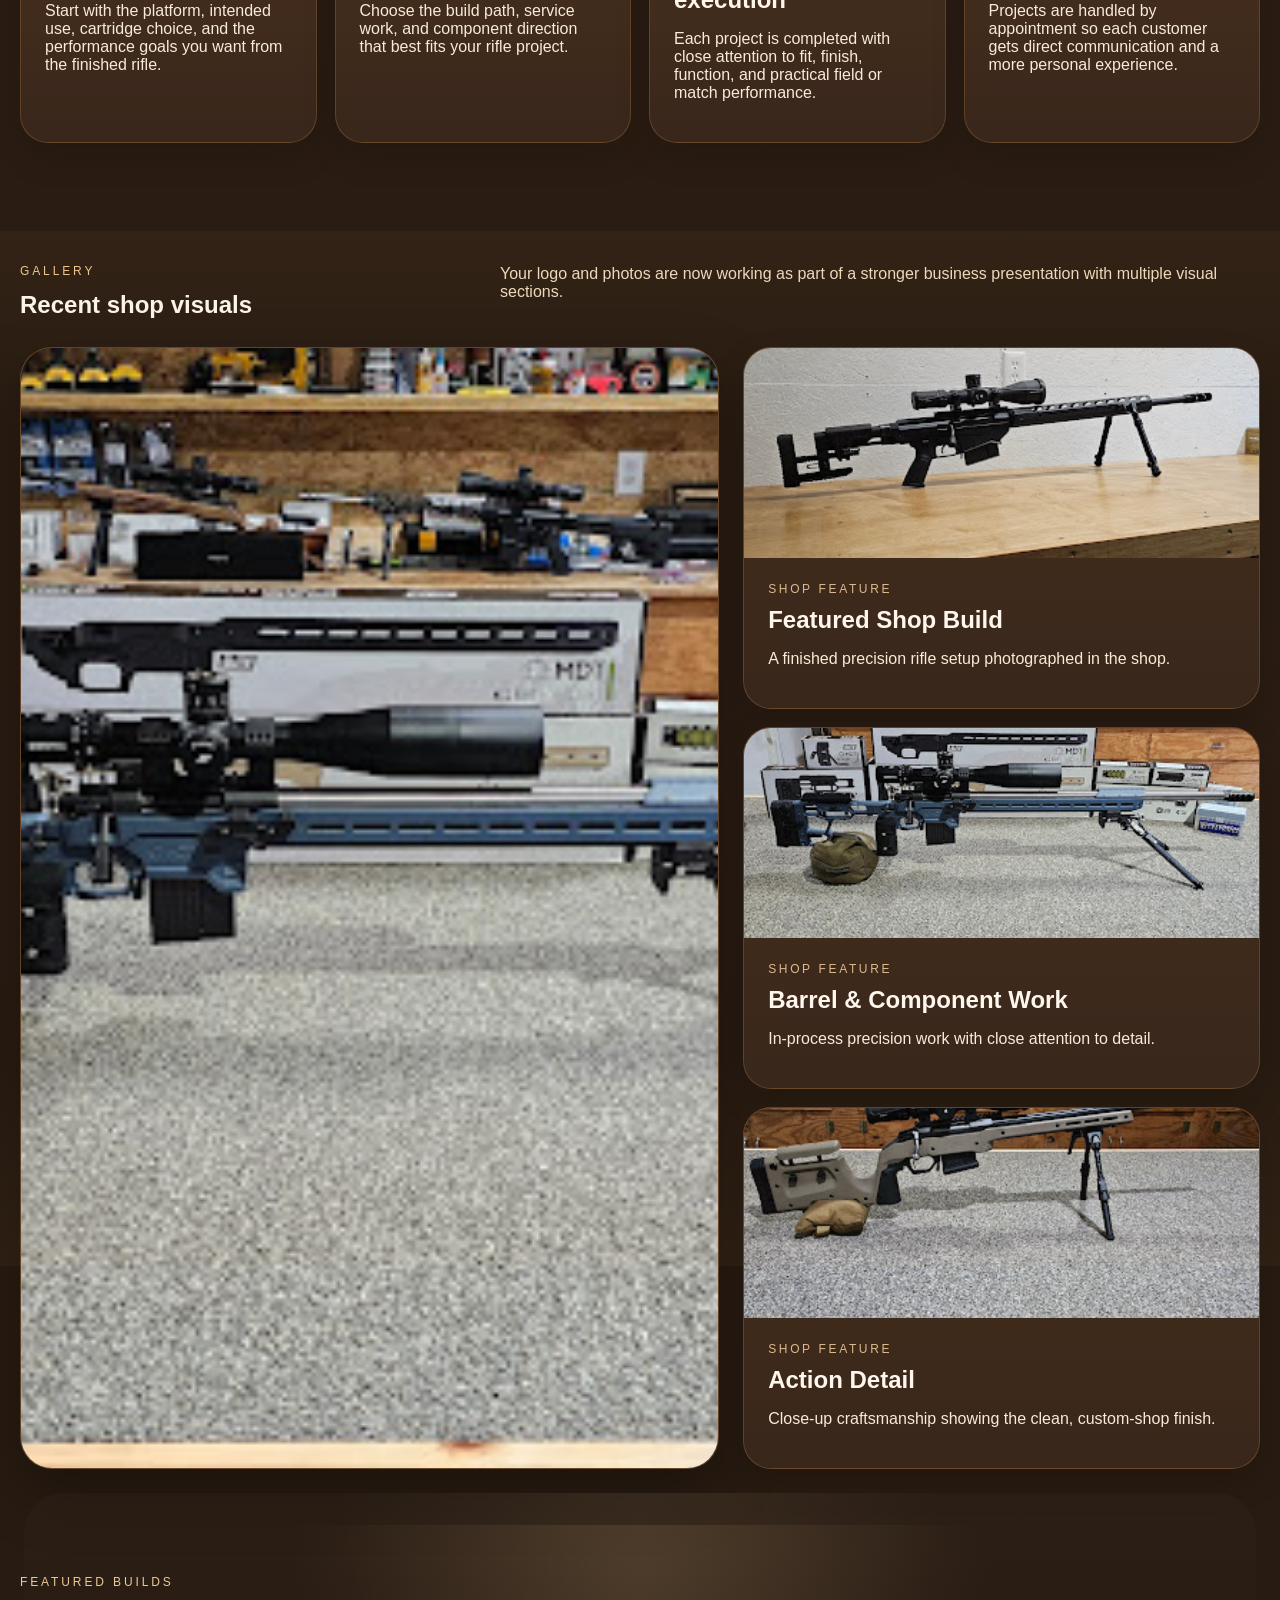
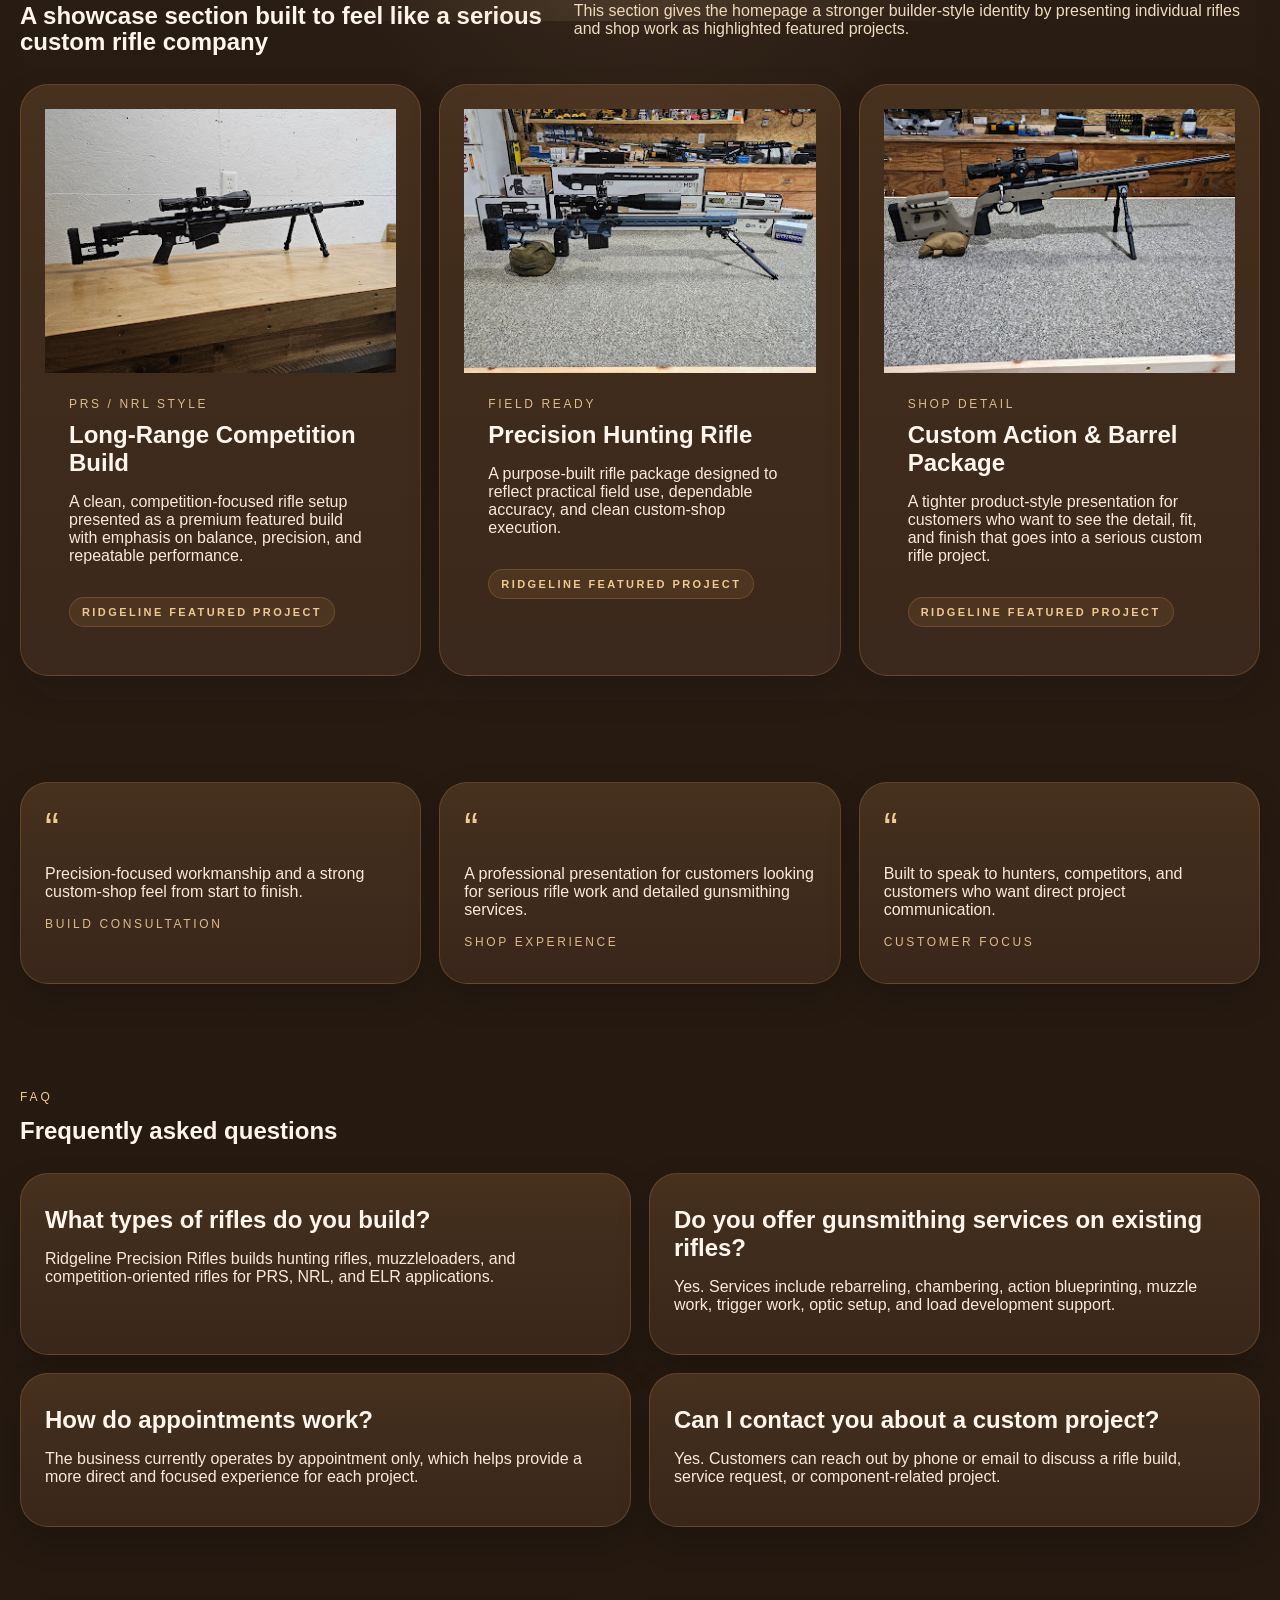
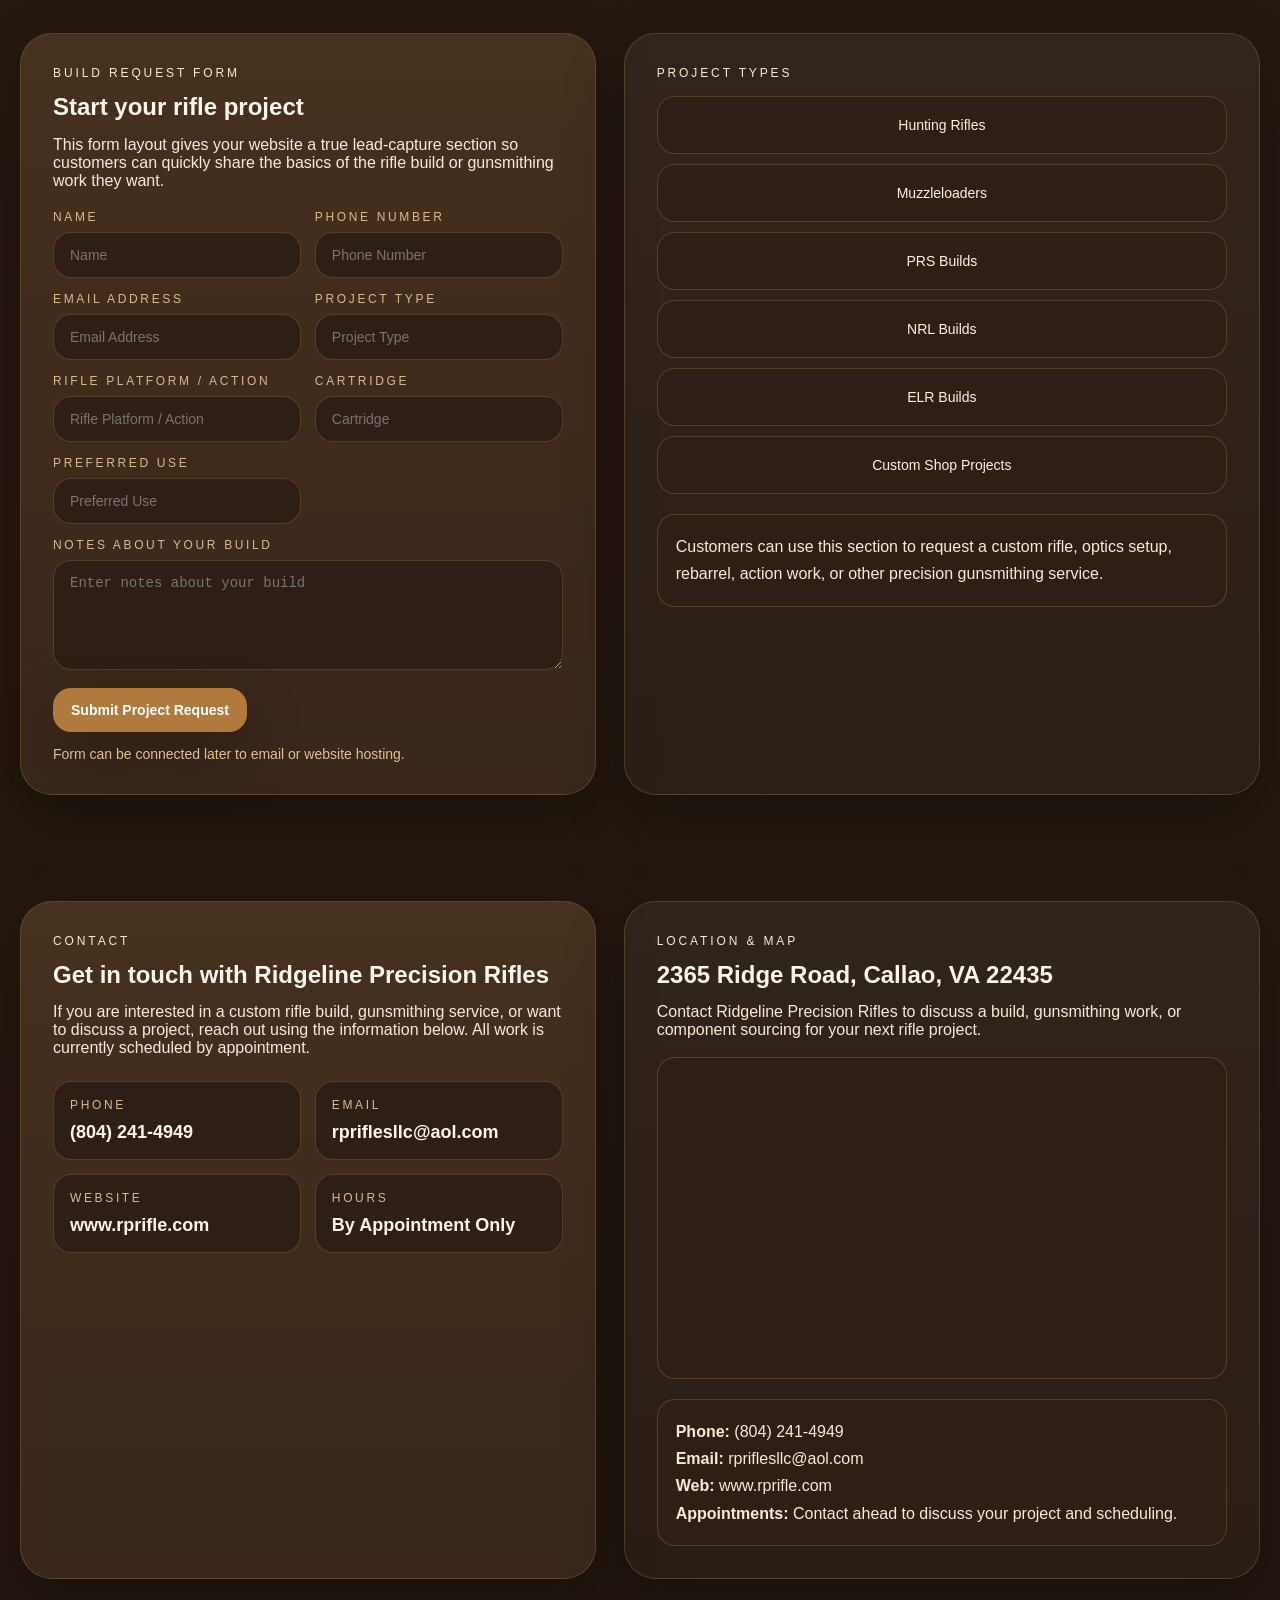
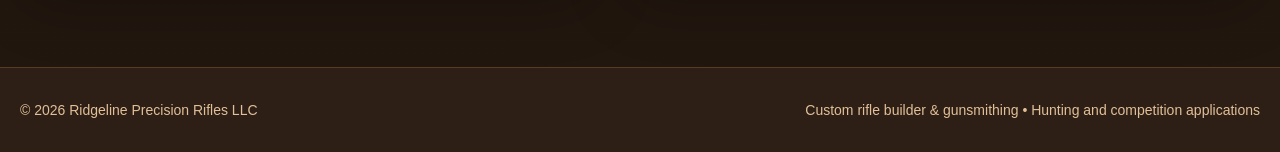
==== commit 8152bd6f: "Add files via upload" ====
--- a/index.html
+++ b/index.html
@@ -25,6 +25,7 @@
         <a href="#services">Services</a>
         <a href="#brands">Brands</a>
         <a href="#optics">Optics</a>
+        <a href="#process">Process</a>
         <a href="#gallery">Gallery</a>
         <a href="#contact">Contact</a>
       </nav>
@@ -34,10 +35,11 @@
 
   <section id="top" class="hero">
     <div class="hero-media">
-      <img src="hero1.png" alt="Precision rifle build" class="hero-img hero-img-1" />
-      <img src="hero2.png" alt="Custom rifle closeup" class="hero-img hero-img-2" />
+      <img src="hero1.png" alt="Hero rifle 1" class="hero-img hero-img-1" />
+      <img src="hero2.png" alt="Hero rifle 2" class="hero-img hero-img-2" />
       <div class="hero-overlay"></div>
     </div>
+
     <div class="container hero-grid">
       <div class="hero-copy">
         <p class="eyebrow">Ridgeline Precision Rifles • Callao, Virginia</p>
@@ -58,17 +60,25 @@
           <div class="feature-pill">By-appointment personal service</div>
         </div>
       </div>
+
       <div class="hero-side">
+        <div class="brand-strip">
+          <div><div class="brand-strip-title">Custom</div><div class="brand-strip-sub">Built to Order</div></div>
+          <div><div class="brand-strip-title">Precision</div><div class="brand-strip-sub">Performance First</div></div>
+          <div><div class="brand-strip-title">Service</div><div class="brand-strip-sub">By Appointment</div></div>
+        </div>
+
         <div class="stats-card">
           <div class="stats-title">Why Ridgeline</div>
           <div class="stats-grid">
             <div class="stat-box"><strong>Custom</strong><span>Built around your goals</span></div>
             <div class="stat-box"><strong>Precision</strong><span>Accuracy-focused work</span></div>
             <div class="stat-box"><strong>Optics</strong><span>Setup and mounting</span></div>
-            <div class="stat-box"><strong>Service</strong><span>By appointment only</span></div>
+            <div class="stat-box"><strong>Appointment</strong><span>Personal service</span></div>
           </div>
         </div>
-        <div class="image-card">
+
+        <div class="image-card hover-zoom">
           <img src="build1.png" alt="Featured rifle build" />
         </div>
       </div>
@@ -84,35 +94,30 @@
     </div>
   </section>
 
-  <section id="about" class="section">
+  <section id="about" class="section section-glow">
     <div class="container two-col">
-      <div class="panel">
+      <div class="panel warm-panel">
         <p class="eyebrow">About Ridgeline</p>
         <h2>Built for customers who want real craftsmanship and direct communication.</h2>
-        <p>
-          Ridgeline Precision Rifles is a premium custom-shop website built to help customers understand what you
-          build, what services you provide, how the process works, how optics fit into the finished package, and
-          how to get in touch.
-        </p>
-      </div>
+        <p>Ridgeline Precision Rifles is presented here as a complete multi-section business site with a premium custom-shop feel. The layout is designed to help customers understand what you build, what services you provide, how the process works, how optics fit into the finished package, and how to get in touch.</p>
+      </div>
+
       <div class="cards-grid">
-        <div class="card"><small>Build Type</small><h3>Hunting Rifles</h3><p>Precision-focused work tailored to the purpose of the rifle and the goals of the shooter.</p></div>
-        <div class="card"><small>Build Type</small><h3>Muzzleloaders</h3><p>Purpose-built work with clean fit and finish and dependable field-ready execution.</p></div>
-        <div class="card"><small>Build Type</small><h3>PRS / NRL Builds</h3><p>Competition-focused setups centered on balance, consistency, and repeatable accuracy.</p></div>
-        <div class="card"><small>Build Type</small><h3>ELR Builds</h3><p>Long-range projects built around serious performance goals and detailed component choices.</p></div>
-      </div>
-    </div>
-  </section>
-
-  <section id="services" class="section">
+        <div class="card warm-card"><small>Build Type</small><h3>Hunting Rifles</h3><p>Precision-focused work tailored to the purpose of the rifle and the goals of the shooter.</p></div>
+        <div class="card warm-card"><small>Build Type</small><h3>Muzzleloaders</h3><p>Purpose-built work with clean fit and finish and dependable field-ready execution.</p></div>
+        <div class="card warm-card"><small>Build Type</small><h3>PRS Builds</h3><p>Competition-focused setups centered on balance, consistency, and repeatable accuracy.</p></div>
+        <div class="card warm-card"><small>Build Type</small><h3>ELR Builds</h3><p>Long-range projects built around serious performance goals and detailed component choices.</p></div>
+      </div>
+    </div>
+  </section>
+
+  <section id="services" class="section section-radial">
     <div class="container">
       <div class="section-head">
-        <div>
-          <p class="eyebrow">Services</p>
-          <h2>Core shop services</h2>
-        </div>
-        <p class="section-copy">From full builds to component work and setup, the site presents your services like a premium, established custom rifle business.</p>
-      </div>
+        <div><p class="eyebrow">Services</p><h2>Core shop services</h2></div>
+        <p class="section-copy">From full builds to component work and setup, the site now presents your services more like a premium, established custom rifle business.</p>
+      </div>
+
       <div class="service-grid">
         <div class="service-card"><span class="badge">Optics</span><h3>Optics Mounting &amp; Setup</h3><p>Professional scope mounting, leveling, and optic setup using quality rings and bases to ensure reliable tracking and repeatable accuracy.</p></div>
         <div class="service-card"><span class="badge">Builds</span><h3>Custom Rifle Builder Services</h3><p>Purpose-built hunting rifles, muzzleloaders, and competition rifles for PRS, NRL, and ELR shooters.</p></div>
@@ -138,52 +143,25 @@
     </div>
   </section>
 
-  <section id="brands" class="section">
+  <section id="brands" class="section section-brand-band">
     <div class="container">
       <div class="section-head">
-        <div>
-          <p class="eyebrow">Featured Manufacturers</p>
-          <h2>Brands and component lines we work with</h2>
-        </div>
+        <div><p class="eyebrow">Featured Manufacturers</p><h2>Brands and component lines we work with</h2></div>
+        <p class="section-copy">The manufacturers section now uses cleaner brand tiles so the page feels more polished and more like a finished business website.</p>
       </div>
       <div class="brand-grid">
-        <div class="brand-panel">
-          <h3>Actions</h3>
-          <div class="brand-list">
-            <span>Pristine Actions</span><span>Zermatt Arms</span><span>Defiance Machine</span><span>Kelbly's</span><span>BAT Machine</span><span>Tikka</span><span>Stiller Actions</span><span>American Rifle Company</span><span>Impact Precision Shooting</span><span>Snowy Mountain Rifle Company</span>
-          </div>
-        </div>
-        <div class="brand-panel">
-          <h3>Barrels</h3>
-          <div class="brand-list">
-            <span>Bartlein Barrels</span><span>Brux Barrels LLC</span><span>Carbon Six Barrels</span><span>Proof Research</span><span>Lilja Precision</span><span>Krieger Barrels</span><span>McGowen Barrels</span>
-          </div>
-        </div>
-        <div class="brand-panel">
-          <h3>Triggers</h3>
-          <div class="brand-list">
-            <span>TriggerTech</span><span>Timney Triggers</span><span>Bix'n Andy</span>
-          </div>
-        </div>
-        <div class="brand-panel">
-          <h3>Optics</h3>
-          <div class="brand-list">
-            <span>Leupold Optics</span><span>Vortex Optics</span><span>Nightforce Optics</span><span>Pulsar Optics</span><span>DNT Optics</span><span>Zeiss Optics</span><span>Arken Optics</span><span>Sig Sauer</span><span>Burris Company</span><span>Zero Compromise Optics</span>
-          </div>
-        </div>
-        <div class="brand-panel">
-          <h3>Stocks &amp; Chassis</h3>
-          <div class="brand-list">
-            <span>MDT</span><span>Manners Stocks</span><span>McMillan Stocks</span><span>Foundation Stocks</span><span>KRG</span><span>Magpul</span><span>Woox</span><span>Grayboe</span>
-          </div>
-        </div>
+        <div class="brand-panel"><h3>Actions</h3><div class="brand-list"><span>Pristine Actions</span><span>Zermatt Arms</span><span>Defiance Machine</span><span>Kelbly's</span><span>BAT Machine</span><span>Tikka</span><span>Stiller Actions</span><span>American Rifle Company</span><span>Impact Precision Shooting</span><span>Snowy Mountain Rifle Company</span></div></div>
+        <div class="brand-panel"><h3>Barrels</h3><div class="brand-list"><span>Bartlein Barrels</span><span>Brux Barrels LLC</span><span>Carbon Six Barrels</span><span>Proof Research</span><span>Lilja Precision</span><span>Krieger Barrels</span><span>McGowen Barrels</span></div></div>
+        <div class="brand-panel"><h3>Triggers</h3><div class="brand-list"><span>TriggerTech</span><span>Timney Triggers</span><span>Bix'n Andy</span></div></div>
+        <div class="brand-panel"><h3>Optics</h3><div class="brand-list"><span>Leupold Optics</span><span>Vortex Optics</span><span>Nightforce Optics</span><span>Pulsar Optics</span><span>DNT Optics</span><span>Zeiss Optics</span><span>Arken Optics</span><span>Sig Sauer</span><span>Burris Company</span><span>Zero Compromise Optics</span></div></div>
+        <div class="brand-panel"><h3>Stocks &amp; Chassis</h3><div class="brand-list"><span>MDT</span><span>Manners Stocks</span><span>McMillan Stocks</span><span>Foundation Stocks</span><span>KRG</span><span>Magpul</span><span>Woox</span><span>Grayboe</span></div></div>
       </div>
     </div>
   </section>
 
   <section id="optics" class="section">
     <div class="container two-col">
-      <div class="panel">
+      <div class="panel warm-panel">
         <p class="eyebrow">Optics &amp; Accessories</p>
         <h2>Complete rifle and optic solutions</h2>
         <div class="stack">
@@ -192,34 +170,108 @@
           <div class="stack-card"><small>Complete Packages</small><h3>Full Rifle + Optic Packages</h3><p>A stronger presentation for customers wanting complete rifle and optic combinations, not just parts.</p></div>
         </div>
       </div>
-      <div class="panel">
-        <div class="section-head simple">
-          <div>
-            <p class="eyebrow">Featured Gallery</p>
-            <h2>Recent shop visuals</h2>
-          </div>
-        </div>
+      <div class="panel warm-panel">
+        <div class="section-head simple"><div><p class="eyebrow">Featured Gallery</p><h2>Recent shop visuals</h2></div></div>
         <img src="build2.png" alt="Large featured rifle" class="tall-image" />
       </div>
     </div>
   </section>
 
-  <section id="gallery" class="section">
+  <section id="process" class="section">
+    <div class="container">
+      <div class="section-head"><div><p class="eyebrow">Process</p><h2>How a project moves from first conversation to finished work</h2></div></div>
+      <div class="process-grid">
+        <div class="process-card"><small>01</small><h3>Discuss the build</h3><p>Start with the platform, intended use, cartridge choice, and the performance goals you want from the finished rifle.</p></div>
+        <div class="process-card"><small>02</small><h3>Plan the work</h3><p>Choose the build path, service work, and component direction that best fits your rifle project.</p></div>
+        <div class="process-card"><small>03</small><h3>Precision shop execution</h3><p>Each project is completed with close attention to fit, finish, function, and practical field or match performance.</p></div>
+        <div class="process-card"><small>04</small><h3>Final appointment</h3><p>Projects are handled by appointment so each customer gets direct communication and a more personal experience.</p></div>
+      </div>
+    </div>
+  </section>
+
+  <section id="gallery" class="section section-gallery-band">
     <div class="container">
       <div class="section-head">
         <div><p class="eyebrow">Gallery</p><h2>Recent shop visuals</h2></div>
-      </div>
-      <div class="gallery-grid">
-        <article class="gallery-card"><img src="build1.png" alt="Featured shop build" /><div><small>Shop Feature</small><h3>Featured Shop Build</h3><p>A finished precision rifle setup photographed in the shop.</p></div></article>
-        <article class="gallery-card"><img src="build2.png" alt="Barrel and component work" /><div><small>Shop Feature</small><h3>Barrel &amp; Component Work</h3><p>In-process precision work with close attention to detail.</p></div></article>
-        <article class="gallery-card"><img src="build3.png" alt="Action detail" /><div><small>Shop Feature</small><h3>Action Detail</h3><p>Close-up craftsmanship showing the clean, custom-shop finish.</p></div></article>
+        <p class="section-copy">Your logo and photos are now working as part of a stronger business presentation with multiple visual sections.</p>
+      </div>
+      <div class="gallery-feature-grid">
+        <div class="gallery-main-card"><img src="build2.png" alt="Large featured build" /></div>
+        <div class="gallery-side-grid">
+          <article class="gallery-card"><img src="build1.png" alt="Featured shop build" /><div><small>Shop Feature</small><h3>Featured Shop Build</h3><p>A finished precision rifle setup photographed in the shop.</p></div></article>
+          <article class="gallery-card"><img src="build2.png" alt="Barrel and component work" /><div><small>Shop Feature</small><h3>Barrel &amp; Component Work</h3><p>In-process precision work with close attention to detail.</p></div></article>
+          <article class="gallery-card"><img src="build3.png" alt="Action detail" /><div><small>Shop Feature</small><h3>Action Detail</h3><p>Close-up craftsmanship showing the clean, custom-shop finish.</p></div></article>
+        </div>
+      </div>
+    </div>
+  </section>
+
+  <section id="featured-builds" class="section section-featured-band">
+    <div class="container">
+      <div class="section-head">
+        <div><p class="eyebrow">Featured Builds</p><h2>A showcase section built to feel like a serious custom rifle company</h2></div>
+        <p class="section-copy">This section gives the homepage a stronger builder-style identity by presenting individual rifles and shop work as highlighted featured projects.</p>
+      </div>
+      <div class="featured-grid">
+        <article class="featured-card hover-zoom"><img src="build1.png" alt="Long-Range Competition Build" /><div class="featured-copy"><small>PRS / NRL Style</small><h3>Long-Range Competition Build</h3><p>A clean, competition-focused rifle setup presented as a premium featured build with emphasis on balance, precision, and repeatable performance.</p><div class="pill">Ridgeline Featured Project</div></div></article>
+        <article class="featured-card hover-zoom"><img src="build2.png" alt="Precision Hunting Rifle" /><div class="featured-copy"><small>Field Ready</small><h3>Precision Hunting Rifle</h3><p>A purpose-built rifle package designed to reflect practical field use, dependable accuracy, and clean custom-shop execution.</p><div class="pill">Ridgeline Featured Project</div></div></article>
+        <article class="featured-card hover-zoom"><img src="build3.png" alt="Custom Action and Barrel Package" /><div class="featured-copy"><small>Shop Detail</small><h3>Custom Action &amp; Barrel Package</h3><p>A tighter product-style presentation for customers who want to see the detail, fit, and finish that goes into a serious custom rifle project.</p><div class="pill">Ridgeline Featured Project</div></div></article>
+      </div>
+    </div>
+  </section>
+
+  <section class="section">
+    <div class="container testimonial-grid">
+      <article class="testimonial"><span>“</span><p>Precision-focused workmanship and a strong custom-shop feel from start to finish.</p><small>Build Consultation</small></article>
+      <article class="testimonial"><span>“</span><p>A professional presentation for customers looking for serious rifle work and detailed gunsmithing services.</p><small>Shop Experience</small></article>
+      <article class="testimonial"><span>“</span><p>Built to speak to hunters, competitors, and customers who want direct project communication.</p><small>Customer Focus</small></article>
+    </div>
+  </section>
+
+  <section id="faq" class="section">
+    <div class="container">
+      <div class="section-head"><div><p class="eyebrow">FAQ</p><h2>Frequently asked questions</h2></div></div>
+      <div class="faq-grid">
+        <div class="faq-card"><h3>What types of rifles do you build?</h3><p>Ridgeline Precision Rifles builds hunting rifles, muzzleloaders, and competition-oriented rifles for PRS, NRL, and ELR applications.</p></div>
+        <div class="faq-card"><h3>Do you offer gunsmithing services on existing rifles?</h3><p>Yes. Services include rebarreling, chambering, action blueprinting, muzzle work, trigger work, optic setup, and load development support.</p></div>
+        <div class="faq-card"><h3>How do appointments work?</h3><p>The business currently operates by appointment only, which helps provide a more direct and focused experience for each project.</p></div>
+        <div class="faq-card"><h3>Can I contact you about a custom project?</h3><p>Yes. Customers can reach out by phone or email to discuss a rifle build, service request, or component-related project.</p></div>
+      </div>
+    </div>
+  </section>
+
+  <section id="request" class="section">
+    <div class="container two-col">
+      <div class="panel warm-panel">
+        <p class="eyebrow">Build Request Form</p>
+        <h2>Start your rifle project</h2>
+        <p>This form layout gives your website a true lead-capture section so customers can quickly share the basics of the rifle build or gunsmithing work they want.</p>
+        <form class="request-grid">
+          <div><label>Name</label><input type="text" placeholder="Name" /></div>
+          <div><label>Phone Number</label><input type="text" placeholder="Phone Number" /></div>
+          <div><label>Email Address</label><input type="email" placeholder="Email Address" /></div>
+          <div><label>Project Type</label><input type="text" placeholder="Project Type" /></div>
+          <div><label>Rifle Platform / Action</label><input type="text" placeholder="Rifle Platform / Action" /></div>
+          <div><label>Cartridge</label><input type="text" placeholder="Cartridge" /></div>
+          <div><label>Preferred Use</label><input type="text" placeholder="Preferred Use" /></div>
+          <div class="full"><label>Notes About Your Build</label><textarea rows="5" placeholder="Enter notes about your build"></textarea></div>
+          <div class="full form-row"><button type="button" class="button">Submit Project Request</button><span>Form can be connected later to email or website hosting.</span></div>
+        </form>
+      </div>
+
+      <div class="panel right-panel">
+        <p class="eyebrow">Project Types</p>
+        <div class="simple-list">
+          <div>Hunting Rifles</div><div>Muzzleloaders</div><div>PRS Builds</div><div>NRL Builds</div><div>ELR Builds</div><div>Custom Shop Projects</div>
+        </div>
+        <div class="note-box">Customers can use this section to request a custom rifle, optics setup, rebarrel, action work, or other precision gunsmithing service.</div>
       </div>
     </div>
   </section>
 
   <section id="contact" class="section">
     <div class="container two-col">
-      <div class="panel">
+      <div class="panel warm-panel">
         <p class="eyebrow">Contact</p>
         <h2>Get in touch with Ridgeline Precision Rifles</h2>
         <p>If you are interested in a custom rifle build, gunsmithing service, or want to discuss a project, reach out using the information below. All work is currently scheduled by appointment.</p>
@@ -230,11 +282,16 @@
           <div><small>Hours</small><strong>By Appointment Only</strong></div>
         </div>
       </div>
-      <div class="panel">
+      <div class="panel right-panel">
         <p class="eyebrow">Location &amp; Map</p>
         <h2>2365 Ridge Road, Callao, VA 22435</h2>
-        <div class="map-wrap">
-          <iframe title="Ridgeline Precision Rifles Map" src="https://www.google.com/maps?q=2365%20Ridge%20Road%20Callao%20VA%2022435&z=13&output=embed" loading="lazy" referrerpolicy="no-referrer-when-downgrade"></iframe>
+        <p>Contact Ridgeline Precision Rifles to discuss a build, gunsmithing work, or component sourcing for your next rifle project.</p>
+        <div class="map-wrap"><iframe title="Ridgeline Precision Rifles Map" src="https://www.google.com/maps?q=2365%20Ridge%20Road%20Callao%20VA%2022435&z=13&output=embed" loading="lazy" referrerpolicy="no-referrer-when-downgrade"></iframe></div>
+        <div class="note-box">
+          <div><strong>Phone:</strong> (804) 241-4949</div>
+          <div><strong>Email:</strong> rpriflesllc@aol.com</div>
+          <div><strong>Web:</strong> www.rprifle.com</div>
+          <div><strong>Appointments:</strong> Contact ahead to discuss your project and scheduling.</div>
         </div>
       </div>
     </div>
@@ -247,4 +304,4 @@
     </div>
   </footer>
 </body>
-</html>
+</html>
--- a/styles.css
+++ b/styles.css
@@ -1,454 +1,139 @@
-
 :root {
-  --bg: #23170f;
-  --bg-2: #2b1d13;
-  --bg-3: #332318;
-  --panel: rgba(72,49,31,.94);
-  --panel-2: rgba(56,38,26,.94);
-  --deep: rgba(46,32,22,.96);
-  --accent: #b07a3c;
-  --accent-2: #efc992;
-  --accent-3: #f7e1bf;
-  --line: rgba(167,116,66,.35);
-  --text: #fff7ee;
-  --soft: #f4e3cc;
-  --muted: #e4c7a0;
-  --max: 1240px;
-  --shadow: 0 24px 60px rgba(0,0,0,.28);
+  --bg: #23170f; --bg-2: #2b1d13; --panel: rgba(72,49,31,.96); --panel-2: rgba(58,40,28,.94);
+  --deep: rgba(46,32,22,.96); --accent: #b07a3c; --accent-2: #efc992; --line: rgba(167,116,66,.35);
+  --text: #fff7ee; --soft: #faead8; --muted: #efdcc0; --muted-2: #ddb98e; --shadow: 0 24px 60px rgba(0,0,0,.28); --max: 1240px;
 }
-
 * { box-sizing: border-box; }
 html { scroll-behavior: smooth; }
-body {
-  margin: 0;
-  font-family: Arial, Helvetica, sans-serif;
-  color: var(--text);
-  background:
-    radial-gradient(circle at top, rgba(192,138,74,.18), transparent 38%),
-    linear-gradient(180deg, var(--bg) 0%, var(--bg-2) 45%, #22170f 100%);
-}
-img { max-width: 100%; display: block; }
+body { margin: 0; font-family: Arial, Helvetica, sans-serif; color: var(--text); background: radial-gradient(circle at top, rgba(192,138,74,.18), transparent 38%), linear-gradient(180deg, var(--bg) 0%, var(--bg-2) 45%, #22170f 100%); }
+img { display: block; max-width: 100%; }
 a { color: inherit; text-decoration: none; }
-
 .container { width: min(var(--max), calc(100% - 32px)); margin: 0 auto; }
-
-.site-header {
-  position: sticky;
-  top: 0;
-  z-index: 20;
-  backdrop-filter: blur(14px);
-  background: rgba(42,28,19,.88);
-  border-bottom: 1px solid var(--line);
-}
-.header-inner {
-  min-height: 102px;
-  display: flex;
-  align-items: center;
-  justify-content: space-between;
-  gap: 22px;
-}
+.site-header { position: sticky; top: 0; z-index: 20; backdrop-filter: blur(14px); background: rgba(42,28,19,.88); border-bottom: 1px solid var(--line); }
+.header-inner { min-height: 106px; display: flex; align-items: center; justify-content: space-between; gap: 22px; }
 .brand { display: flex; align-items: center; gap: 18px; }
-.brand-logo-wrap {
-  width: 98px;
-  height: 98px;
-  border-radius: 22px;
-  overflow: hidden;
-  border: 1px solid rgba(192,138,74,.35);
-  background: rgba(85,58,38,.88);
-  padding: 10px;
-  box-shadow: 0 16px 30px rgba(0,0,0,.25);
-}
+.brand-logo-wrap { width: 98px; height: 98px; border-radius: 28px; overflow: hidden; border: 1px solid rgba(192,138,74,.35); background: rgba(85,58,38,.88); padding: 10px; box-shadow: 0 18px 40px rgba(0,0,0,.38); }
 .brand-logo { width: 100%; height: 100%; object-fit: contain; }
 .brand-name { font-size: 26px; font-weight: 800; letter-spacing: .02em; }
-.brand-tag {
-  margin-top: 4px;
-  font-size: 15px;
-  font-weight: 800;
-  text-transform: uppercase;
-  letter-spacing: .24em;
-  color: var(--accent-2);
-}
-.brand-slogan {
-  margin-top: 8px;
-  font-size: 12px;
-  text-transform: uppercase;
-  letter-spacing: .26em;
-  color: rgba(255,255,255,.74);
-}
-
-.main-nav { display: flex; gap: 22px; font-size: 14px; color: rgba(255,255,255,.78); }
+.brand-tag { margin-top: 4px; font-size: 15px; font-weight: 800; text-transform: uppercase; letter-spacing: .32em; color: var(--accent-2); }
+.brand-slogan { margin-top: 8px; font-size: 12px; text-transform: uppercase; letter-spacing: .34em; color: rgba(255,255,255,.75); }
+.main-nav { display: flex; gap: 22px; font-size: 14px; color: rgba(255,255,255,.76); }
 .main-nav a:hover { color: white; }
-
-.button {
-  display: inline-flex;
-  align-items: center;
-  justify-content: center;
-  padding: 14px 18px;
-  border-radius: 18px;
-  background: var(--accent);
-  color: white;
-  font-size: 14px;
-  font-weight: 700;
-  box-shadow: var(--shadow);
-}
-.button-outline {
-  background: rgba(85,58,38,.85);
-  border: 1px solid rgba(192,138,74,.35);
-  box-shadow: none;
-}
-
-.hero {
-  position: relative;
-  overflow: hidden;
-  border-bottom: 1px solid var(--line);
-}
+.button { display: inline-flex; align-items: center; justify-content: center; padding: 14px 18px; border-radius: 18px; background: var(--accent); color: white; font-size: 14px; font-weight: 700; box-shadow: var(--shadow); border: 0; cursor: pointer; }
+.button-outline { background: rgba(85,58,38,.85); border: 1px solid rgba(192,138,74,.35); box-shadow: none; }
+.hero { position: relative; overflow: hidden; border-bottom: 1px solid var(--line); }
 .hero-media { position: absolute; inset: 0; }
-.hero-img {
-  position: absolute;
-  inset: 0;
-  width: 100%;
-  height: 100%;
-  object-fit: cover;
-}
-.hero-img-1 { opacity: .42; }
-.hero-img-2 { opacity: .24; mix-blend-mode: overlay; }
-.hero-overlay {
-  position: absolute;
-  inset: 0;
-  background: linear-gradient(90deg, rgba(42,28,19,1) 0%, rgba(107,74,45,.72) 55%, rgba(192,138,74,.35) 100%);
-}
-.hero-grid {
-  position: relative;
-  display: grid;
-  grid-template-columns: 1.08fr .92fr;
-  gap: 42px;
-  padding: 92px 0 110px;
-}
-.hero h1, h2 { line-height: 1.06; margin: 0; }
-.hero h1 {
-  font-size: clamp(46px, 6vw, 84px);
-  font-weight: 900;
-  letter-spacing: -.02em;
-  max-width: 860px;
-}
-.eyebrow {
-  margin: 0 0 14px;
-  color: var(--accent-2);
-  text-transform: uppercase;
-  letter-spacing: .24em;
-  font-size: 12px;
-}
-.hero-text,
-.section-copy,
-.panel p,
-.service-card p,
-.gallery-card p {
-  color: #f9ead8;
-}
-.hero-text {
-  margin-top: 24px;
-  max-width: 760px;
-  font-size: 19px;
-  line-height: 1.72;
-}
-.hero-actions {
-  margin-top: 32px;
-  display: flex;
-  flex-wrap: wrap;
-  gap: 14px;
-}
-.feature-grid {
-  margin-top: 36px;
-  display: grid;
-  grid-template-columns: repeat(2,minmax(0,1fr));
-  gap: 12px;
-}
-.feature-pill,
-.stats-card,
-.image-card,
-.card,
-.service-card,
-.brand-panel,
-.stack-card,
-.panel,
-.gallery-card,
-.info-grid > div {
-  border: 1px solid var(--line);
-}
-.feature-pill {
-  border-radius: 18px;
-  padding: 14px 16px;
-  background: rgba(85,58,38,.84);
-  color: #fff2df;
-  backdrop-filter: blur(6px);
-}
-
-.hero-side { display: grid; gap: 22px; align-self: end; }
-.stats-card,
-.image-card {
-  border-radius: 32px;
-  overflow: hidden;
-  background: linear-gradient(180deg, var(--panel) 0%, var(--panel-2) 100%);
-  box-shadow: var(--shadow);
-}
+.hero-img { position: absolute; inset: 0; width: 100%; height: 100%; object-fit: cover; }
+.hero-img-1 { opacity: .40; }
+.hero-img-2 { opacity: .25; mix-blend-mode: overlay; }
+.hero-overlay { position: absolute; inset: 0; background: linear-gradient(90deg, rgba(42,28,19,1) 0%, rgba(122,82,48,.65) 55%, rgba(211,154,85,.45) 100%); }
+.hero-grid { position: relative; display: grid; grid-template-columns: 1.1fr .9fr; gap: 40px; padding: 92px 0 110px; }
+.eyebrow { margin: 0 0 14px; color: var(--accent-2); text-transform: uppercase; letter-spacing: .24em; font-size: 12px; }
+.hero h1, h2 { margin: 0; line-height: 1.06; }
+.hero h1 { font-size: clamp(48px, 6vw, 84px); font-weight: 900; letter-spacing: -.02em; max-width: 860px; text-shadow: 0 10px 34px rgba(192,138,74,.28); }
+.hero-text, .section-copy, .panel p, .service-card p, .gallery-card p, .featured-copy p, .faq-card p, .testimonial p, .stack-card p, .process-card p, .note-box, .right-panel p { color: var(--soft); }
+.hero-text { margin-top: 24px; max-width: 760px; font-size: 19px; line-height: 1.72; }
+.hero-actions { margin-top: 32px; display: flex; flex-wrap: wrap; gap: 14px; }
+.feature-grid { margin-top: 36px; display: grid; grid-template-columns: repeat(2,minmax(0,1fr)); gap: 12px; }
+.feature-pill { border-radius: 18px; padding: 14px 16px; border: 1px solid var(--line); background: rgba(85,58,38,.84); color: #fff2df; backdrop-filter: blur(6px); }
+.hero-side { display: grid; gap: 20px; align-self: end; }
+.brand-strip { display: grid; grid-template-columns: repeat(3,1fr); gap: 12px; text-align: center; border: 1px solid var(--line); border-radius: 32px; background: linear-gradient(180deg, rgba(94,65,38,.72), rgba(58,40,28,.78)); padding: 16px; backdrop-filter: blur(8px); box-shadow: 0 0 70px rgba(192,138,74,.12); }
+.brand-strip-title { font-size: 28px; font-weight: 900; }
+.brand-strip-sub { margin-top: 4px; font-size: 11px; color: var(--accent-2); text-transform: uppercase; letter-spacing: .22em; }
+.stats-card, .image-card, .panel, .card, .service-card, .brand-panel, .stack-card, .gallery-card, .featured-card, .testimonial, .faq-card, .process-card, .info-grid > div { border: 1px solid var(--line); }
+.stats-card, .image-card, .panel, .card, .brand-panel, .gallery-card, .featured-card, .testimonial, .faq-card, .process-card { background: linear-gradient(180deg, var(--panel) 0%, var(--panel-2) 100%); }
+.stats-card, .image-card, .panel { border-radius: 32px; box-shadow: var(--shadow); }
 .stats-card { padding: 24px; }
-.stats-title {
-  color: #ddb98e;
-  text-transform: uppercase;
-  letter-spacing: .2em;
-  font-size: 12px;
-}
-.stats-grid {
-  margin-top: 18px;
-  display: grid;
-  grid-template-columns: repeat(2,minmax(0,1fr));
-  gap: 14px;
-}
-.stat-box {
-  border-radius: 18px;
-  padding: 16px;
-  border: 1px solid var(--line);
-  background: rgba(60,41,29,.95);
-}
+.stats-title { color: var(--muted-2); text-transform: uppercase; letter-spacing: .2em; font-size: 12px; }
+.stats-grid { margin-top: 18px; display: grid; grid-template-columns: repeat(2,minmax(0,1fr)); gap: 14px; }
+.stat-box { border-radius: 18px; padding: 16px; border: 1px solid var(--line); background: rgba(60,41,29,.95); }
 .stat-box strong { display: block; font-size: 28px; }
-.stat-box span { display: block; margin-top: 5px; color: #efdcc0; font-size: 14px; }
+.stat-box span { display: block; margin-top: 5px; color: var(--muted); font-size: 14px; }
+.hover-zoom { overflow: hidden; transition: transform .3s ease, box-shadow .3s ease; }
+.hover-zoom img { transition: transform .7s ease; }
+.hover-zoom:hover { transform: translateY(-6px); box-shadow: 0 24px 50px rgba(0,0,0,.28); }
+.hover-zoom:hover img { transform: scale(1.05); }
 .image-card img { width: 100%; height: 330px; object-fit: cover; }
-
-.info-strip {
-  background: linear-gradient(180deg, rgba(70,47,30,.95), rgba(46,32,22,.95));
-  border-bottom: 1px solid var(--line);
-}
-.info-grid {
-  display: grid;
-  grid-template-columns: repeat(4,minmax(0,1fr));
-  gap: 16px;
-  padding: 22px 0;
-}
-.info-grid > div {
-  border-radius: 20px;
-  padding: 16px 18px;
-  background: rgba(58,40,28,.88);
-}
-.info-grid span,
-small {
-  display: block;
-  margin-bottom: 10px;
-  font-size: 12px;
-  letter-spacing: .22em;
-  text-transform: uppercase;
-  color: #ddb98e;
-}
+.info-strip { background: linear-gradient(180deg, rgba(70,47,30,.95), rgba(46,32,22,.95)); border-bottom: 1px solid var(--line); }
+.info-grid { display: grid; grid-template-columns: repeat(4,minmax(0,1fr)); gap: 16px; padding: 22px 0; }
+.info-grid > div { border-radius: 20px; padding: 16px 18px; background: rgba(58,40,28,.88); }
+.info-grid span, small, label { display: block; margin-bottom: 10px; font-size: 12px; letter-spacing: .22em; text-transform: uppercase; color: var(--muted-2); }
 .info-grid strong { font-size: 16px; }
-
-.section { padding: 82px 0 24px; }
-.section-head {
-  display: flex;
-  align-items: end;
-  justify-content: space-between;
-  gap: 24px;
-  margin-bottom: 30px;
-}
+.section { padding: 82px 0 24px; position: relative; }
+.section-glow::before, .section-brand-band::before, .section-featured-band::before { content: ""; position: absolute; left: 24px; right: 24px; top: 0; bottom: 0; border-radius: 40px; pointer-events: none; }
+.section-glow::before { background: linear-gradient(180deg, rgba(255,255,255,.02), rgba(192,138,74,.05), rgba(255,255,255,.01)); opacity: .7; }
+.section-radial::before { content: ""; position: absolute; inset: 40px 0 auto 0; height: 82%; background: radial-gradient(circle at top left, rgba(239,201,146,.07), transparent 34%), radial-gradient(circle at bottom right, rgba(176,122,60,.08), transparent 28%); pointer-events: none; }
+.section-brand-band::before { top: 8px; border: 1px solid rgba(255,255,255,.05); background: linear-gradient(180deg, rgba(84,58,38,.18), rgba(46,32,22,.03)); }
+.section-gallery-band::before { content: ""; position: absolute; inset: 64px 0 auto 0; height: 78%; background: linear-gradient(180deg, rgba(192,138,74,.06), transparent 18%, transparent 80%, rgba(192,138,74,.05)); pointer-events: none; }
+.section-featured-band::before { background: radial-gradient(circle at top, rgba(239,201,146,.08), transparent 30%), linear-gradient(180deg, rgba(255,255,255,.02), transparent 35%, rgba(255,255,255,.01)); }
+.section-featured-band::after { content: ""; position: absolute; inset: 32px 0 auto 0; height: 96px; background: radial-gradient(circle at center, rgba(239,201,146,.12), transparent 55%); pointer-events: none; }
+.section-head { display: flex; align-items: end; justify-content: space-between; gap: 24px; margin-bottom: 30px; }
 .section-head.simple { margin-bottom: 18px; }
-.section-copy { max-width: 760px; color: #efdcc0; }
-
-.two-col {
-  display: grid;
-  grid-template-columns: .95fr 1.05fr;
-  gap: 28px;
-}
-.panel {
-  border-radius: 32px;
-  padding: 32px;
-  background: linear-gradient(180deg, rgba(74,51,33,.96), rgba(58,40,28,.94));
-  box-shadow: var(--shadow);
-}
-.cards-grid {
-  display: grid;
-  grid-template-columns: repeat(2,minmax(0,1fr));
-  gap: 18px;
-}
-.card,
-.service-card,
-.brand-panel,
-.stack-card,
-.gallery-card {
-  border-radius: 28px;
-  box-shadow: 0 14px 34px rgba(0,0,0,.16);
-}
-.card {
-  padding: 24px;
-  background: linear-gradient(180deg, rgba(72,49,31,.96), rgba(58,40,28,.94));
-}
-.card h3 { margin: 0 0 10px; font-size: 24px; }
-.card p { margin: 0; color: #efdcc0; }
-
-.service-grid {
-  display: grid;
-  grid-template-columns: repeat(3,minmax(0,1fr));
-  gap: 18px;
-}
-.service-card {
-  padding: 24px;
-  background: linear-gradient(180deg, rgba(255,255,255,.06), rgba(255,255,255,.03));
-}
-.service-card h3 { margin: 14px 0 10px; font-size: 24px; }
-.badge {
-  display: inline-flex;
-  padding: 8px 12px;
-  border-radius: 999px;
-  border: 1px solid rgba(176,122,60,.35);
-  background: rgba(176,122,60,.15);
-  color: var(--accent-2);
-  font-size: 11px;
-  font-weight: 700;
-  text-transform: uppercase;
-  letter-spacing: .22em;
-}
-
-.capability-band {
-  border-radius: 32px;
-  border: 1px solid var(--line);
-  background: linear-gradient(90deg, #6a4728 0%, #8a5f35 52%, #3b2818 100%);
-  padding: 34px;
-  display: grid;
-  grid-template-columns: .95fr 1.05fr;
-  gap: 26px;
-}
-.mini-grid {
-  display: grid;
-  grid-template-columns: repeat(4,minmax(0,1fr));
-  gap: 12px;
-}
-.mini-grid div {
-  border-radius: 18px;
-  border: 1px solid var(--line);
-  background: var(--deep);
-  padding: 16px;
-  color: #fff2df;
-  font-size: 14px;
-  font-weight: 600;
-}
-
-.brand-grid {
-  display: grid;
-  grid-template-columns: repeat(3,minmax(0,1fr));
-  gap: 18px;
-}
-.brand-panel {
-  padding: 24px;
-  background: linear-gradient(180deg, rgba(72,49,31,.96), rgba(58,40,28,.94));
-}
-.brand-panel h3 { margin: 0 0 16px; }
-.brand-list {
-  display: grid;
-  grid-template-columns: repeat(2,minmax(0,1fr));
-  gap: 10px;
-}
-.brand-list span {
-  display: flex;
-  align-items: center;
-  justify-content: center;
-  min-height: 58px;
-  border-radius: 18px;
-  border: 1px solid var(--line);
-  background: var(--deep);
-  color: #fff2df;
-  text-align: center;
-  font-size: 14px;
-  padding: 10px;
-}
-
+.section-copy { max-width: 760px; color: var(--muted); }
+.two-col { display: grid; grid-template-columns: .95fr 1.05fr; gap: 28px; }
+.panel { padding: 32px; }
+.right-panel { background: linear-gradient(180deg, rgba(255,255,255,.06), rgba(255,255,255,.03)); }
+.cards-grid, .service-grid, .brand-grid, .featured-grid, .testimonial-grid, .faq-grid, .process-grid { display: grid; gap: 18px; }
+.cards-grid { grid-template-columns: repeat(2,minmax(0,1fr)); }
+.service-grid { grid-template-columns: repeat(3,minmax(0,1fr)); }
+.brand-grid { grid-template-columns: repeat(3,minmax(0,1fr)); }
+.featured-grid, .testimonial-grid { grid-template-columns: repeat(3,minmax(0,1fr)); }
+.faq-grid { grid-template-columns: repeat(2,minmax(0,1fr)); }
+.process-grid { grid-template-columns: repeat(4,minmax(0,1fr)); }
+.card, .service-card, .brand-panel, .stack-card, .gallery-card, .featured-card, .testimonial, .faq-card, .process-card { border-radius: 28px; box-shadow: 0 14px 34px rgba(0,0,0,.16); }
+.card, .brand-panel, .featured-card, .testimonial, .faq-card, .process-card { padding: 24px; }
+.card h3, .service-card h3, .stack-card h3, .gallery-card h3, .featured-copy h3, .faq-card h3, .process-card h3 { margin: 8px 0 10px; font-size: 24px; }
+.service-card { padding: 24px; background: linear-gradient(180deg, rgba(255,255,255,.06), rgba(255,255,255,.03)); transition: transform .25s ease, border-color .25s ease; }
+.service-card:hover { transform: translateY(-4px); border-color: rgba(211,154,85,.60); }
+.badge, .pill { display: inline-flex; padding: 8px 12px; border-radius: 999px; border: 1px solid rgba(176,122,60,.35); background: rgba(176,122,60,.15); color: var(--accent-2); font-size: 11px; font-weight: 700; text-transform: uppercase; letter-spacing: .22em; }
+.pill { margin-top: 16px; }
+.capability-band { border-radius: 32px; border: 1px solid var(--line); background: linear-gradient(90deg, #6a4728 0%, #8a5f35 52%, #3b2818 100%); padding: 34px; display: grid; grid-template-columns: .95fr 1.05fr; gap: 26px; }
+.mini-grid { display: grid; grid-template-columns: repeat(4,minmax(0,1fr)); gap: 12px; }
+.mini-grid div { border-radius: 18px; border: 1px solid var(--line); background: var(--deep); padding: 16px; color: #fff2df; font-size: 14px; font-weight: 600; }
+.brand-panel h3 { margin-top: 0; }
+.brand-list { display: grid; grid-template-columns: repeat(2,minmax(0,1fr)); gap: 10px; }
+.brand-list span, .simple-list div { display: flex; align-items: center; justify-content: center; min-height: 58px; border-radius: 18px; border: 1px solid var(--line); background: var(--deep); color: #fff2df; text-align: center; font-size: 14px; padding: 10px; }
 .stack { display: grid; gap: 14px; margin-top: 18px; }
-.stack-card {
-  padding: 20px;
-  background: var(--deep);
-}
-.stack-card h3 { margin: 0 0 8px; font-size: 24px; }
-.tall-image {
-  width: 100%;
-  min-height: 580px;
-  object-fit: cover;
-  border-radius: 28px;
-  border: 1px solid var(--line);
-}
-
-.gallery-grid {
-  display: grid;
-  grid-template-columns: repeat(3,minmax(0,1fr));
-  gap: 18px;
-}
-.gallery-card {
-  overflow: hidden;
-  background: linear-gradient(180deg, rgba(72,49,31,.96), rgba(58,40,28,.94));
-}
-.gallery-card img { width: 100%; height: 310px; object-fit: cover; }
-.gallery-card > div { padding: 24px; }
-.gallery-card h3 { margin: 8px 0 10px; font-size: 26px; }
-
-.contact-grid {
-  margin-top: 24px;
-  display: grid;
-  grid-template-columns: repeat(2,minmax(0,1fr));
-  gap: 14px;
-}
-.contact-grid div {
-  border-radius: 18px;
-  border: 1px solid var(--line);
-  background: var(--deep);
-  padding: 16px;
-}
-.contact-grid strong { font-size: 18px; display: block; }
-.map-wrap {
-  margin-top: 18px;
-  overflow: hidden;
-  border-radius: 28px;
-  border: 1px solid var(--line);
-  background: var(--deep);
-}
+.stack-card { padding: 20px; background: var(--deep); }
+.tall-image { width: 100%; min-height: 580px; object-fit: cover; border-radius: 28px; border: 1px solid var(--line); }
+.gallery-feature-grid { display: grid; grid-template-columns: 1.15fr .85fr; gap: 24px; }
+.gallery-main-card { overflow: hidden; border-radius: 32px; border: 1px solid var(--line); background: linear-gradient(180deg, var(--panel) 0%, var(--panel-2) 100%); box-shadow: var(--shadow); }
+.gallery-main-card img { width: 100%; min-height: 420px; height: 100%; object-fit: cover; }
+.gallery-side-grid { display: grid; gap: 18px; }
+.gallery-card { overflow: hidden; }
+.gallery-card img { width: 100%; height: 210px; object-fit: cover; }
+.gallery-card > div, .featured-copy { padding: 24px; }
+.testimonial span { color: var(--accent-2); font-size: 42px; line-height: 1; }
+.request-grid { margin-top: 20px; display: grid; grid-template-columns: repeat(2,minmax(0,1fr)); gap: 14px; }
+.request-grid label { margin-bottom: 8px; }
+.request-grid input, .request-grid textarea { width: 100%; border-radius: 18px; border: 1px solid var(--line); background: var(--deep); color: white; padding: 14px 16px; font-size: 14px; }
+.request-grid textarea { resize: vertical; }
+.request-grid .full { grid-column: 1 / -1; }
+.form-row { display: flex; flex-wrap: wrap; align-items: center; gap: 14px; color: #e1bf98; font-size: 14px; }
+.simple-list { display: grid; gap: 10px; margin-top: 16px; }
+.note-box, .contact-grid div, .map-wrap { border-radius: 18px; border: 1px solid var(--line); background: var(--deep); }
+.note-box { margin-top: 20px; padding: 18px; line-height: 1.7; }
+.contact-grid { margin-top: 24px; display: grid; grid-template-columns: repeat(2,minmax(0,1fr)); gap: 14px; }
+.contact-grid div { padding: 16px; }
+.contact-grid strong { display: block; font-size: 18px; }
+.map-wrap { margin-top: 18px; overflow: hidden; }
 .map-wrap iframe { display: block; width: 100%; min-height: 320px; border: 0; }
-
-.site-footer {
-  margin-top: 64px;
-  border-top: 1px solid var(--line);
-  background: rgba(46,32,22,.95);
-}
-.footer-inner {
-  min-height: 84px;
-  display: flex;
-  align-items: center;
-  justify-content: space-between;
-  gap: 20px;
-  font-size: 14px;
-  color: #e1bf98;
-}
-
+.site-footer { margin-top: 64px; border-top: 1px solid var(--line); background: rgba(46,32,22,.95); }
+.footer-inner { min-height: 84px; display: flex; align-items: center; justify-content: space-between; gap: 20px; font-size: 14px; color: #e1bf98; }
 @media (max-width: 1100px) {
-  .hero-grid,
-  .two-col,
-  .capability-band { grid-template-columns: 1fr; }
-  .service-grid,
-  .gallery-grid,
-  .brand-grid { grid-template-columns: repeat(2,minmax(0,1fr)); }
+  .hero-grid, .two-col, .capability-band, .gallery-feature-grid { grid-template-columns: 1fr; }
+  .service-grid, .brand-grid, .featured-grid, .testimonial-grid, .process-grid { grid-template-columns: repeat(2,minmax(0,1fr)); }
   .mini-grid { grid-template-columns: repeat(2,minmax(0,1fr)); }
 }
-
 @media (max-width: 780px) {
   .main-nav { display: none; }
-  .header-inner,
-  .footer-inner,
-  .section-head { flex-direction: column; align-items: flex-start; }
-  .feature-grid,
-  .cards-grid,
-  .brand-list,
-  .service-grid,
-  .gallery-grid,
-  .brand-grid,
-  .contact-grid,
-  .info-grid { grid-template-columns: 1fr; }
+  .header-inner, .footer-inner, .section-head { flex-direction: column; align-items: flex-start; }
+  .cards-grid, .service-grid, .brand-grid, .featured-grid, .testimonial-grid, .faq-grid, .process-grid, .brand-list, .gallery-side-grid, .contact-grid, .request-grid, .info-grid, .feature-grid, .brand-strip { grid-template-columns: 1fr; }
   .hero-grid { padding: 72px 0 84px; }
-  .brand-logo-wrap { width: 74px; height: 74px; }
-  .brand-name { font-size: 19px; }
+  .brand-logo-wrap { width: 82px; height: 82px; }
+  .brand-name { font-size: 22px; }
   .brand-tag { font-size: 12px; }
-  .hero h1 { font-size: 42px; }
+  .hero h1 { font-size: 44px; }
   .section { padding-top: 64px; }
-}
+  .section-glow::before, .section-brand-band::before, .section-featured-band::before { left: 12px; right: 12px; }
+}
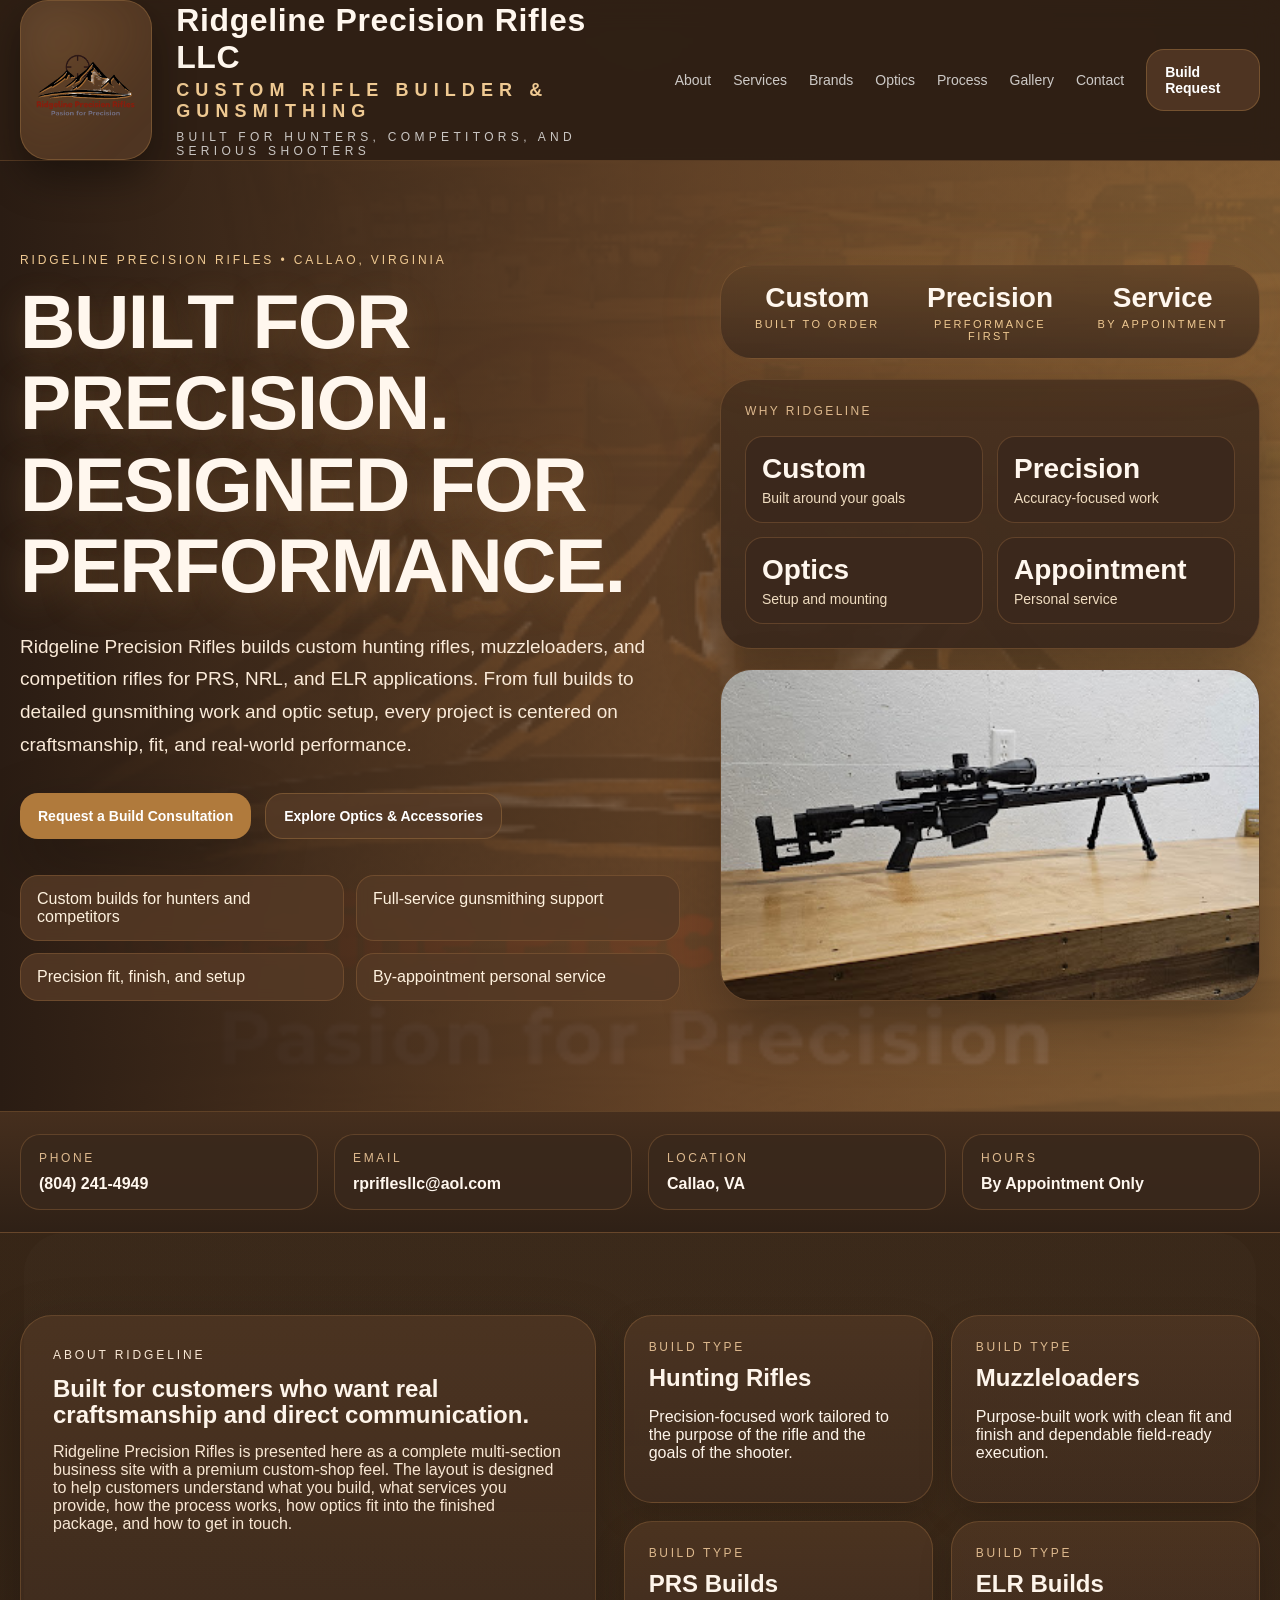
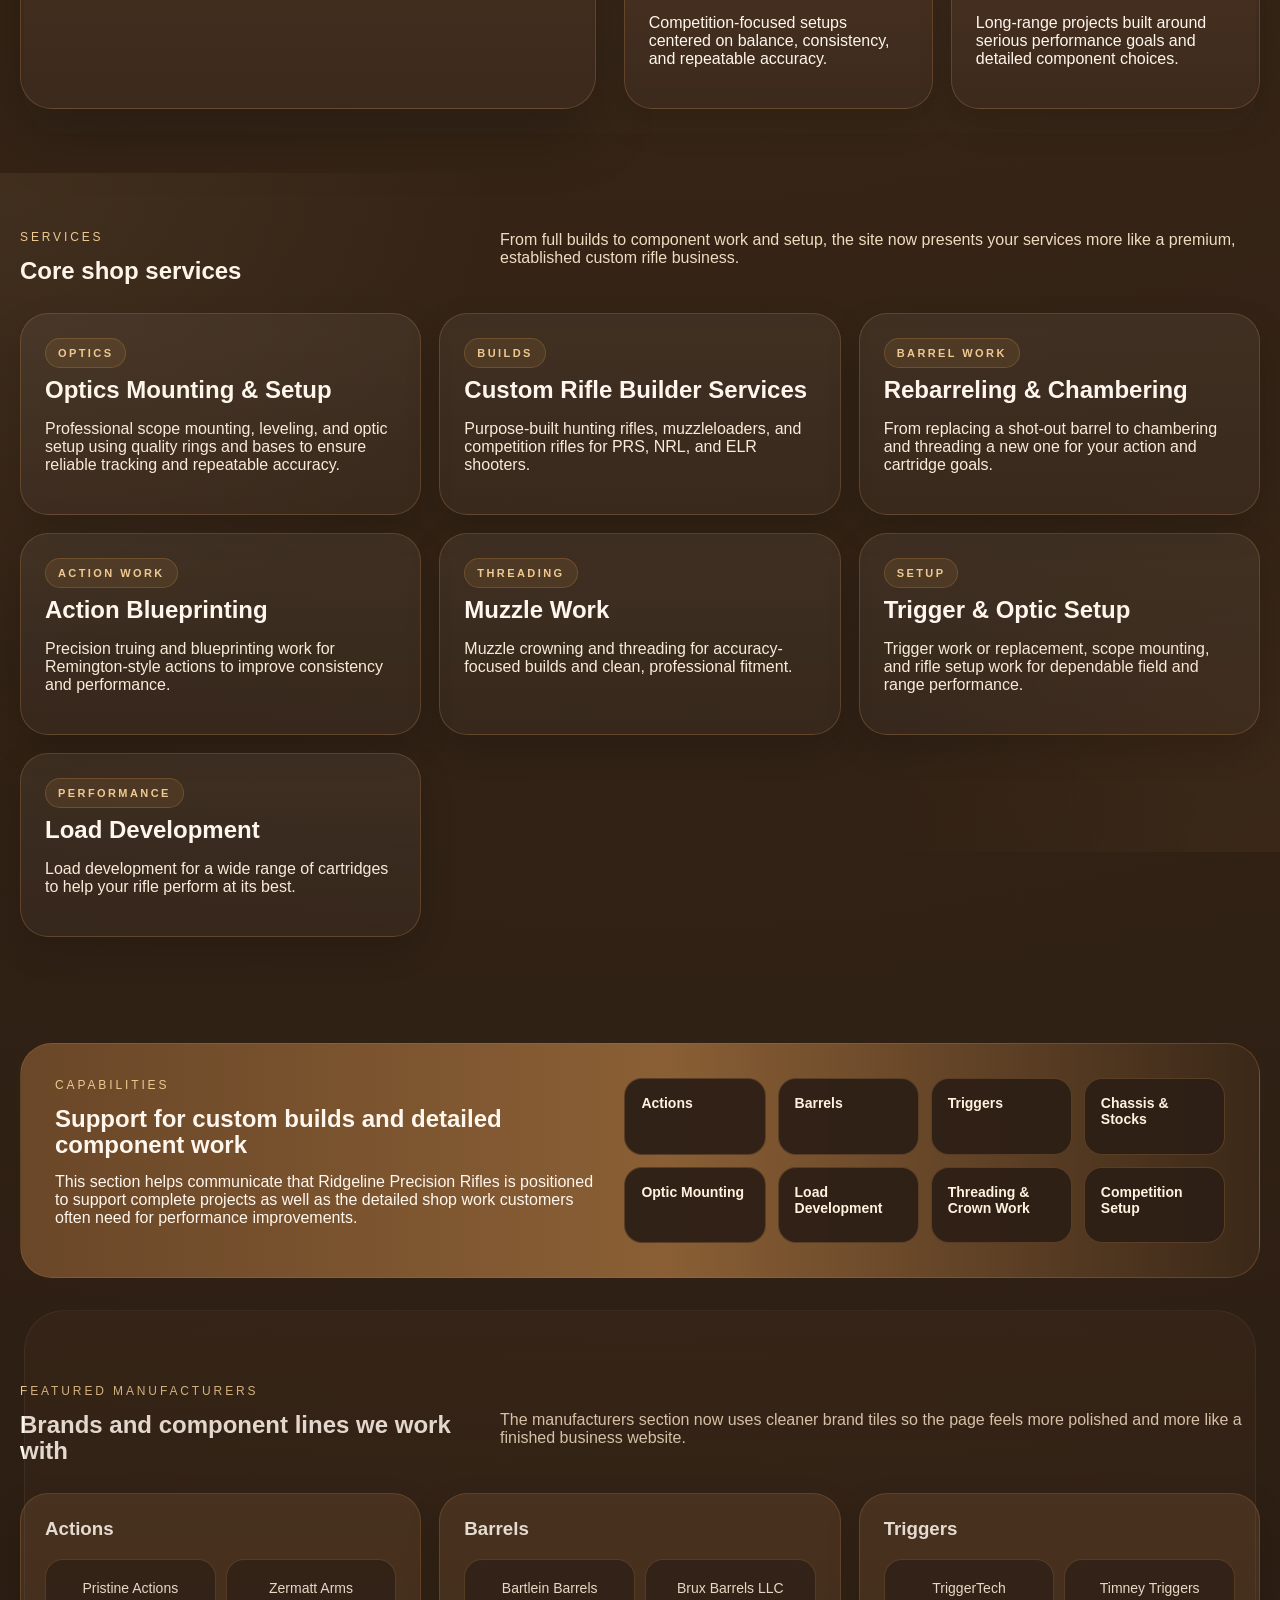
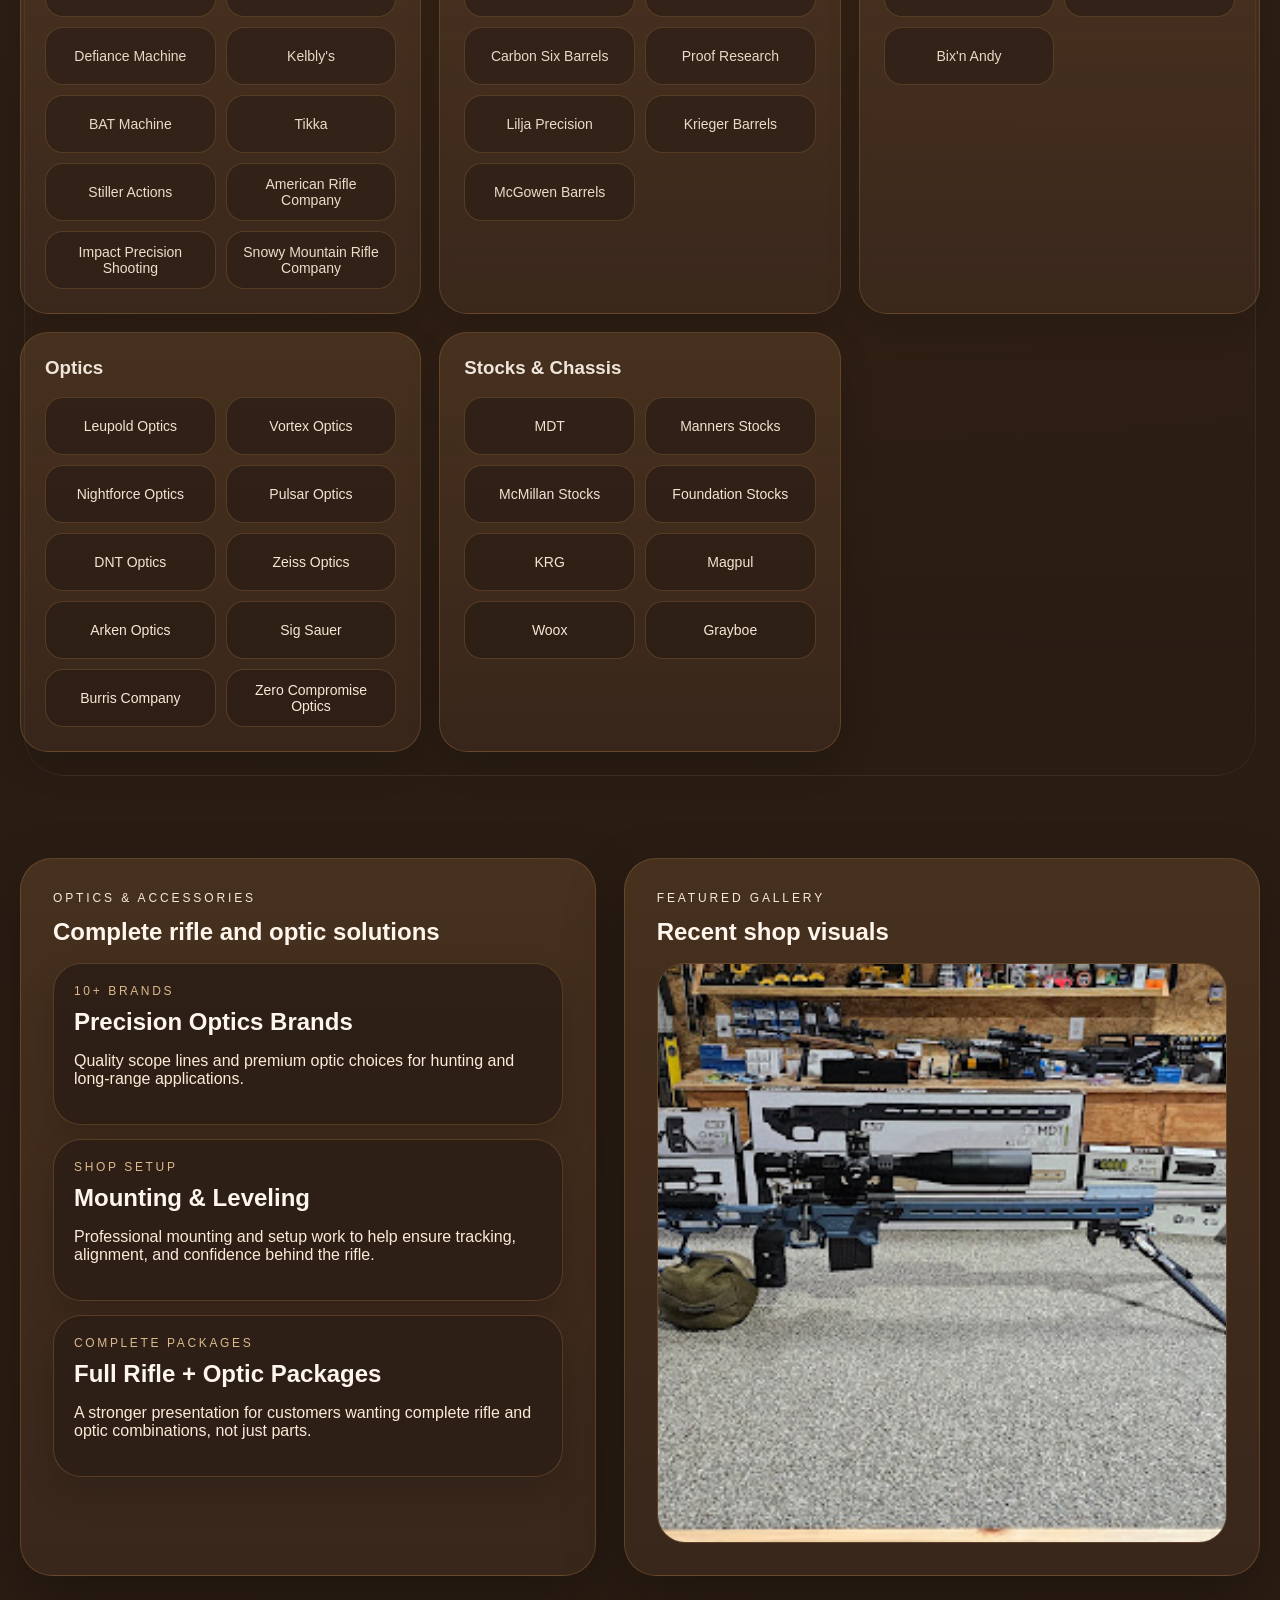
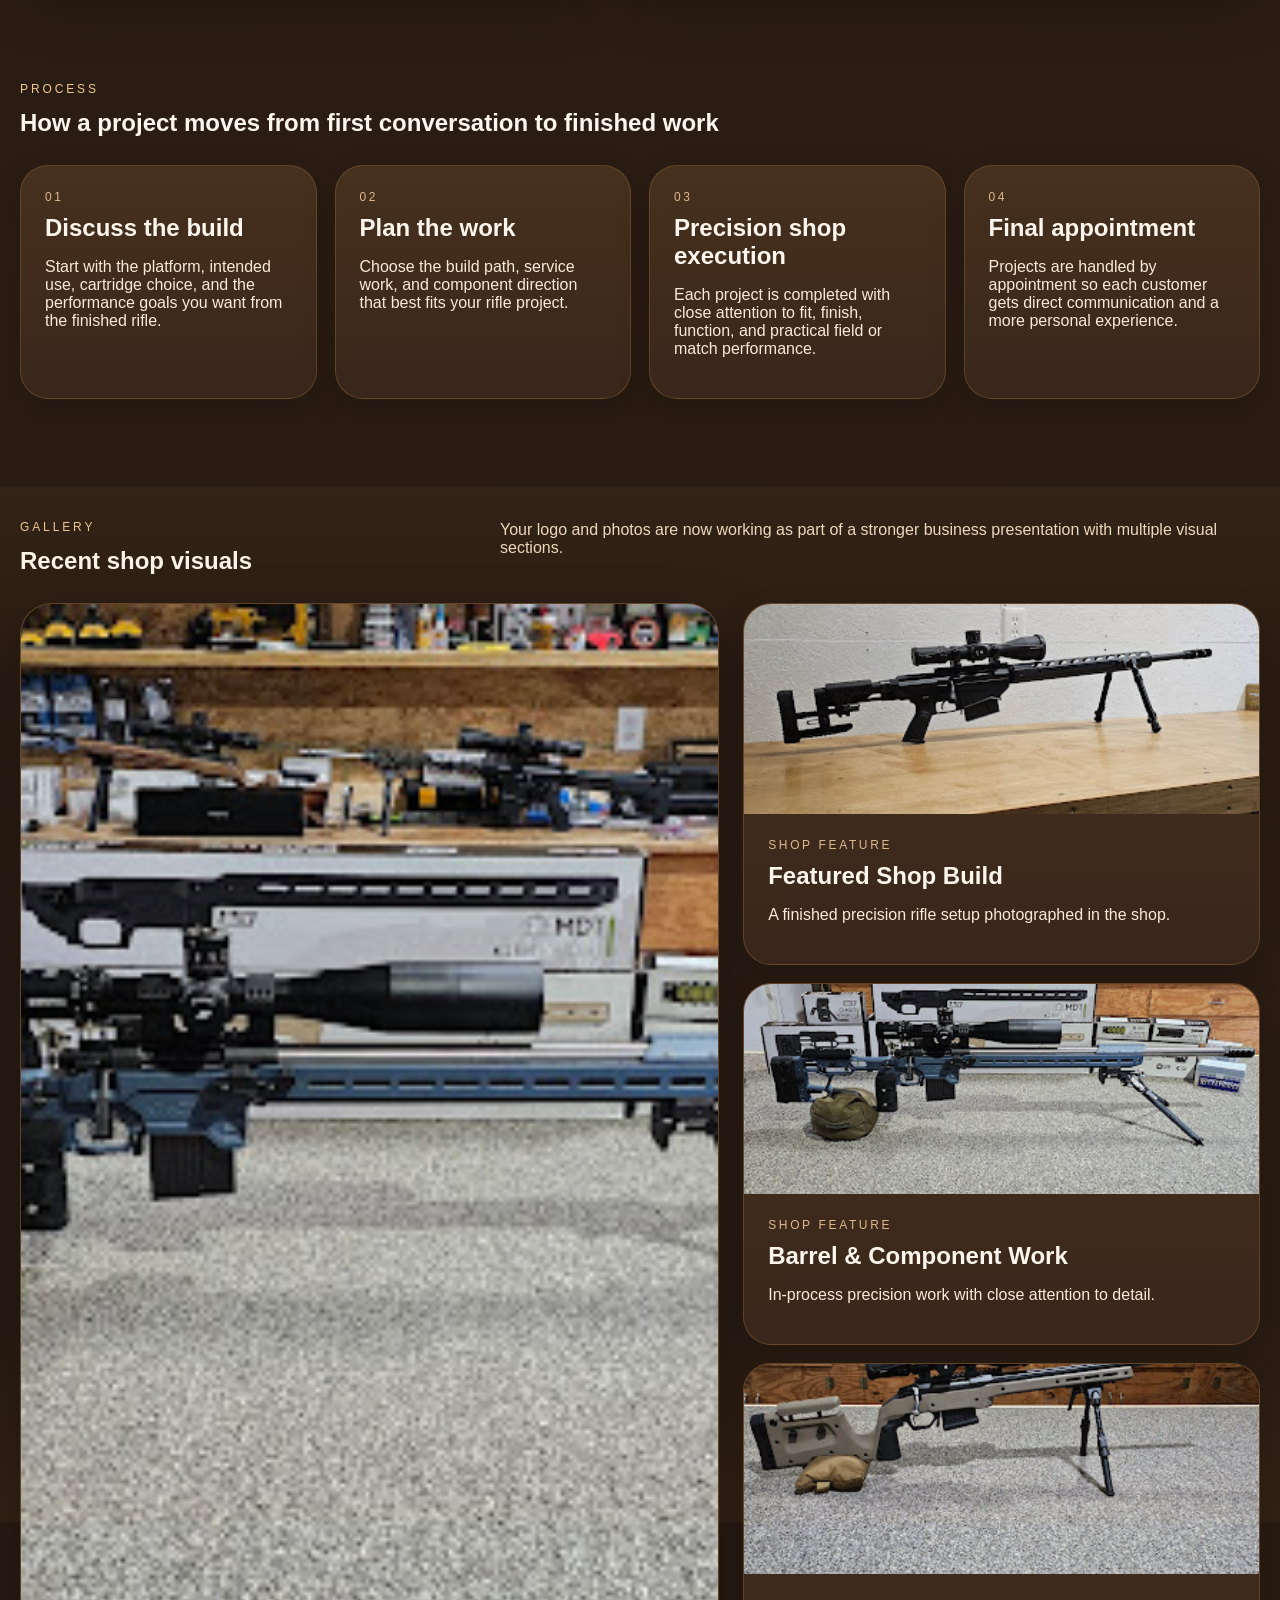
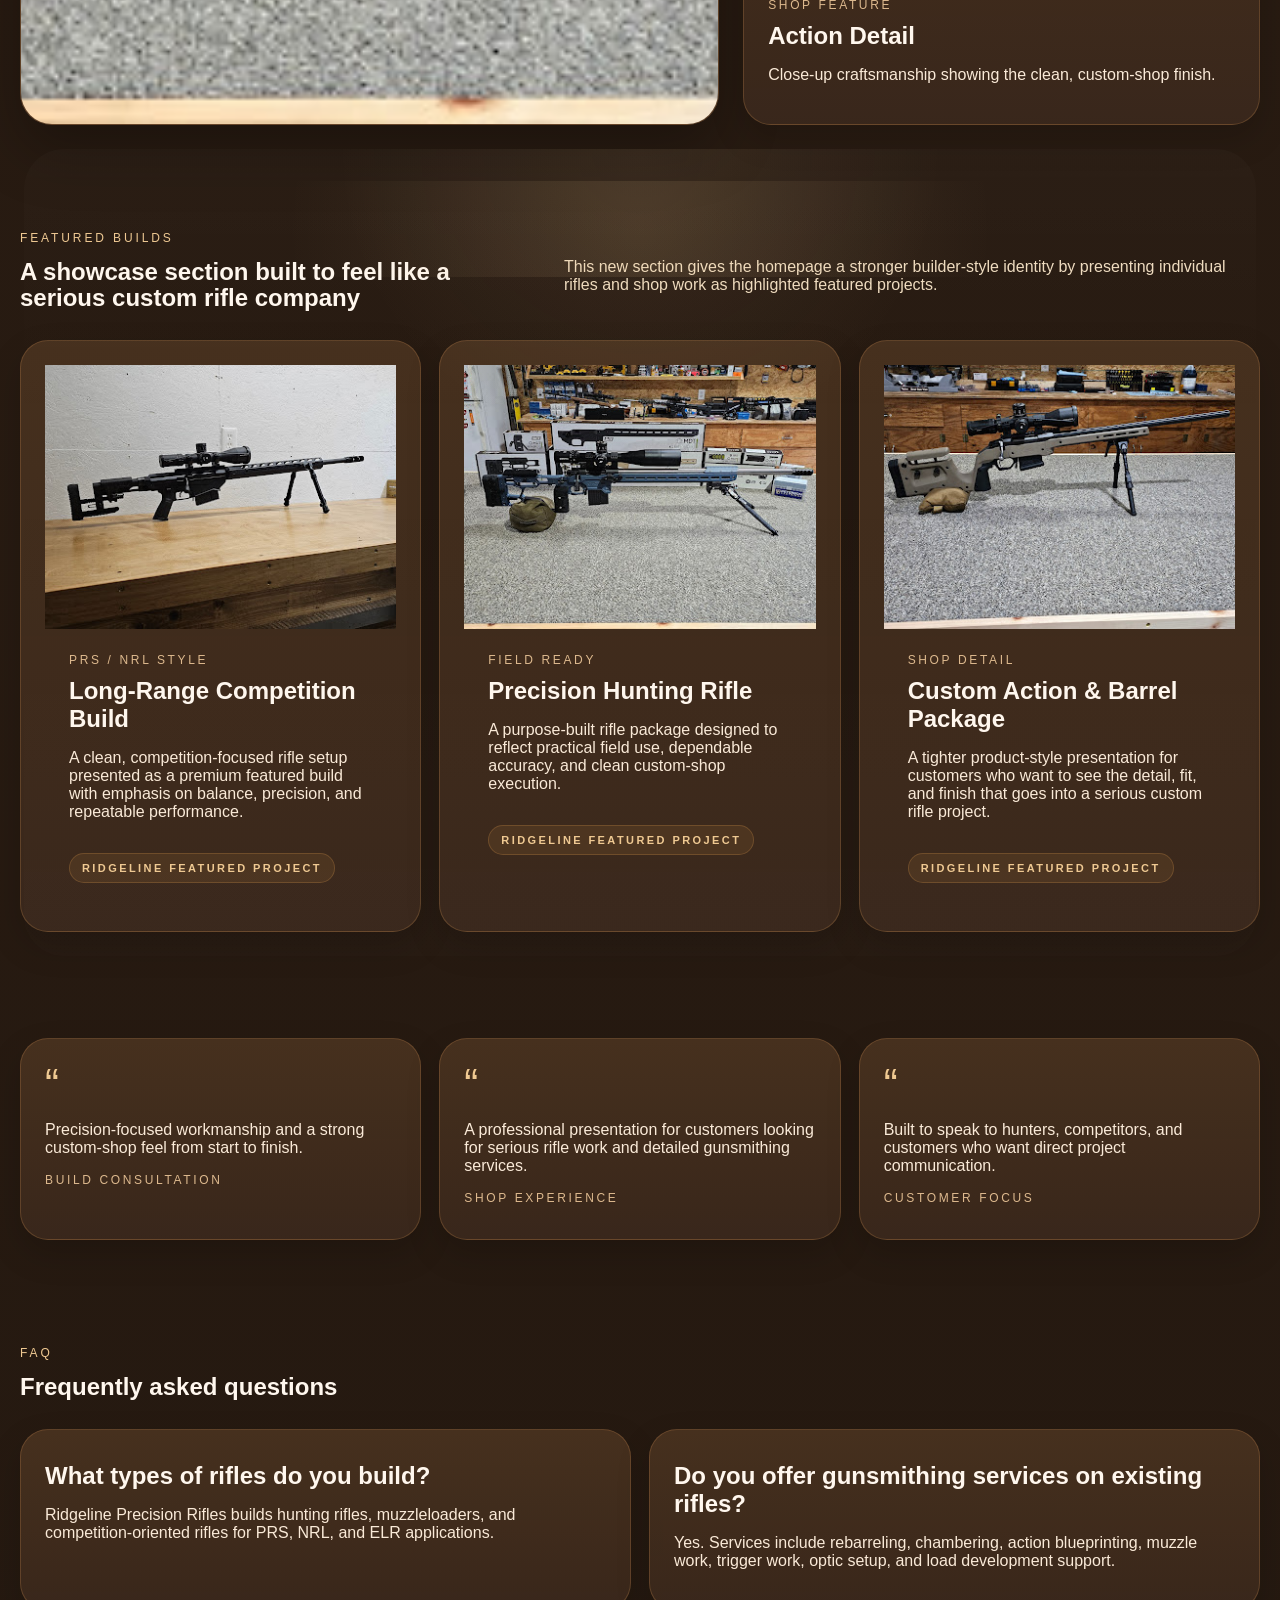
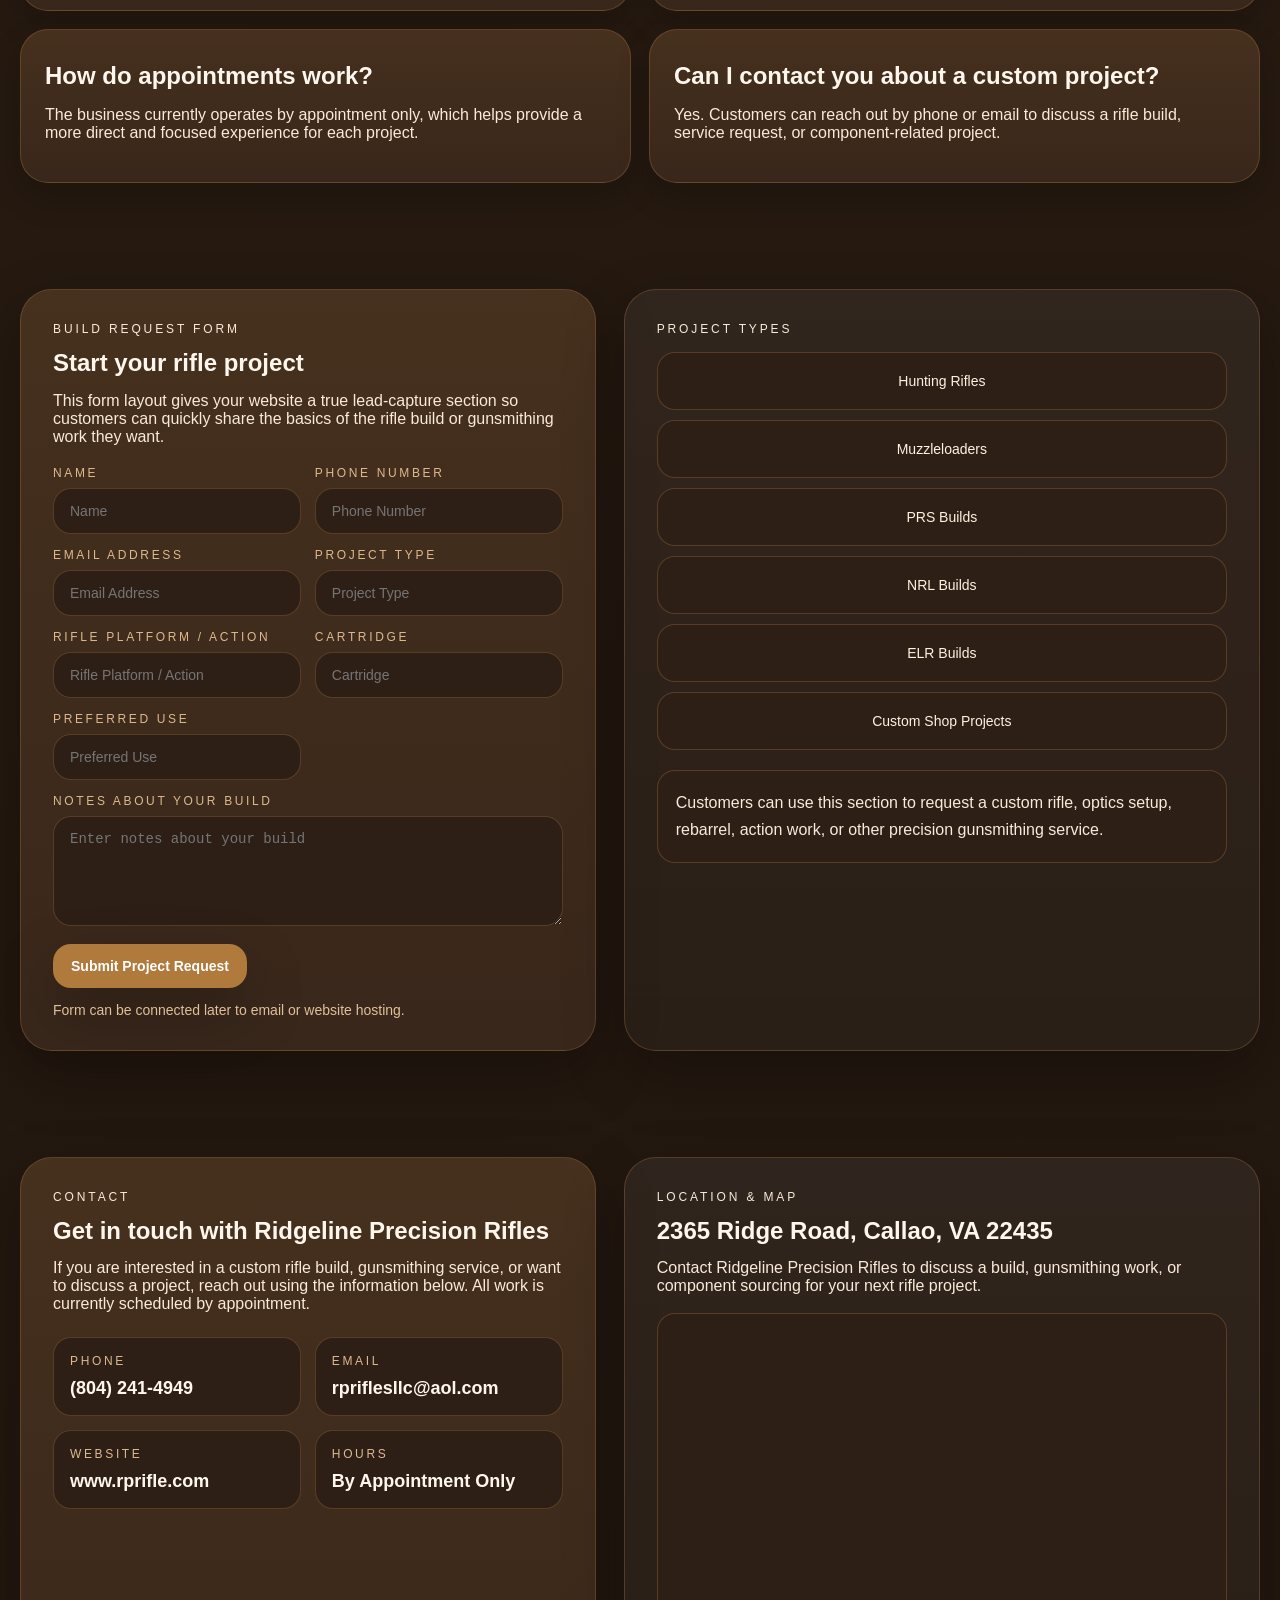
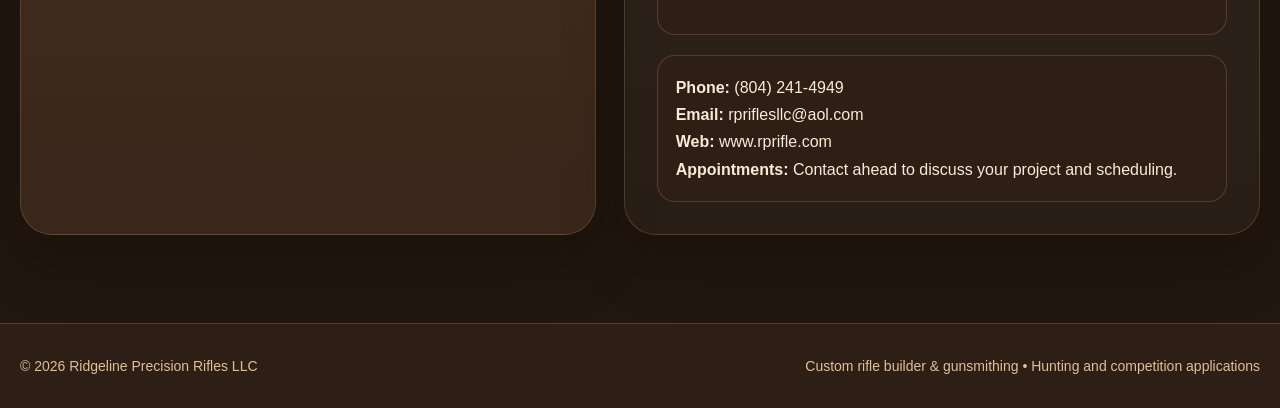
==== commit a7b20079: "Add files via upload" ====
--- a/index.html
+++ b/index.html
@@ -8,10 +8,11 @@
   <link rel="stylesheet" href="styles.css" />
 </head>
 <body>
-  <header class="site-header">
+  <header class="site-header" id="siteHeader">
     <div class="container header-inner">
       <a href="#top" class="brand">
         <div class="brand-logo-wrap">
+          <div class="brand-glow"></div>
           <img src="logo.png" alt="Ridgeline Precision Rifles logo" class="brand-logo" />
         </div>
         <div class="brand-copy">
@@ -101,7 +102,6 @@
         <h2>Built for customers who want real craftsmanship and direct communication.</h2>
         <p>Ridgeline Precision Rifles is presented here as a complete multi-section business site with a premium custom-shop feel. The layout is designed to help customers understand what you build, what services you provide, how the process works, how optics fit into the finished package, and how to get in touch.</p>
       </div>
-
       <div class="cards-grid">
         <div class="card warm-card"><small>Build Type</small><h3>Hunting Rifles</h3><p>Precision-focused work tailored to the purpose of the rifle and the goals of the shooter.</p></div>
         <div class="card warm-card"><small>Build Type</small><h3>Muzzleloaders</h3><p>Purpose-built work with clean fit and finish and dependable field-ready execution.</p></div>
@@ -117,13 +117,13 @@
         <div><p class="eyebrow">Services</p><h2>Core shop services</h2></div>
         <p class="section-copy">From full builds to component work and setup, the site now presents your services more like a premium, established custom rifle business.</p>
       </div>
-
       <div class="service-grid">
         <div class="service-card"><span class="badge">Optics</span><h3>Optics Mounting &amp; Setup</h3><p>Professional scope mounting, leveling, and optic setup using quality rings and bases to ensure reliable tracking and repeatable accuracy.</p></div>
         <div class="service-card"><span class="badge">Builds</span><h3>Custom Rifle Builder Services</h3><p>Purpose-built hunting rifles, muzzleloaders, and competition rifles for PRS, NRL, and ELR shooters.</p></div>
         <div class="service-card"><span class="badge">Barrel Work</span><h3>Rebarreling &amp; Chambering</h3><p>From replacing a shot-out barrel to chambering and threading a new one for your action and cartridge goals.</p></div>
         <div class="service-card"><span class="badge">Action Work</span><h3>Action Blueprinting</h3><p>Precision truing and blueprinting work for Remington-style actions to improve consistency and performance.</p></div>
         <div class="service-card"><span class="badge">Threading</span><h3>Muzzle Work</h3><p>Muzzle crowning and threading for accuracy-focused builds and clean, professional fitment.</p></div>
+        <div class="service-card"><span class="badge">Setup</span><h3>Trigger &amp; Optic Setup</h3><p>Trigger work or replacement, scope mounting, and rifle setup work for dependable field and range performance.</p></div>
         <div class="service-card"><span class="badge">Performance</span><h3>Load Development</h3><p>Load development for a wide range of cartridges to help your rifle perform at its best.</p></div>
       </div>
     </div>
@@ -210,12 +210,12 @@
     <div class="container">
       <div class="section-head">
         <div><p class="eyebrow">Featured Builds</p><h2>A showcase section built to feel like a serious custom rifle company</h2></div>
-        <p class="section-copy">This section gives the homepage a stronger builder-style identity by presenting individual rifles and shop work as highlighted featured projects.</p>
+        <p class="section-copy">This new section gives the homepage a stronger builder-style identity by presenting individual rifles and shop work as highlighted featured projects.</p>
       </div>
       <div class="featured-grid">
         <article class="featured-card hover-zoom"><img src="build1.png" alt="Long-Range Competition Build" /><div class="featured-copy"><small>PRS / NRL Style</small><h3>Long-Range Competition Build</h3><p>A clean, competition-focused rifle setup presented as a premium featured build with emphasis on balance, precision, and repeatable performance.</p><div class="pill">Ridgeline Featured Project</div></div></article>
         <article class="featured-card hover-zoom"><img src="build2.png" alt="Precision Hunting Rifle" /><div class="featured-copy"><small>Field Ready</small><h3>Precision Hunting Rifle</h3><p>A purpose-built rifle package designed to reflect practical field use, dependable accuracy, and clean custom-shop execution.</p><div class="pill">Ridgeline Featured Project</div></div></article>
-        <article class="featured-card hover-zoom"><img src="build3.png" alt="Custom Action and Barrel Package" /><div class="featured-copy"><small>Shop Detail</small><h3>Custom Action &amp; Barrel Package</h3><p>A tighter product-style presentation for customers who want to see the detail, fit, and finish that goes into a serious custom rifle project.</p><div class="pill">Ridgeline Featured Project</div></div></article>
+        <article class="featured-card hover-zoom"><img src="build3.png" alt="Custom Action &amp; Barrel Package" /><div class="featured-copy"><small>Shop Detail</small><h3>Custom Action &amp; Barrel Package</h3><p>A tighter product-style presentation for customers who want to see the detail, fit, and finish that goes into a serious custom rifle project.</p><div class="pill">Ridgeline Featured Project</div></div></article>
       </div>
     </div>
   </section>
@@ -247,22 +247,26 @@
         <h2>Start your rifle project</h2>
         <p>This form layout gives your website a true lead-capture section so customers can quickly share the basics of the rifle build or gunsmithing work they want.</p>
         <form class="request-grid">
-          <div><label>Name</label><input type="text" placeholder="Name" /></div>
-          <div><label>Phone Number</label><input type="text" placeholder="Phone Number" /></div>
-          <div><label>Email Address</label><input type="email" placeholder="Email Address" /></div>
-          <div><label>Project Type</label><input type="text" placeholder="Project Type" /></div>
-          <div><label>Rifle Platform / Action</label><input type="text" placeholder="Rifle Platform / Action" /></div>
-          <div><label>Cartridge</label><input type="text" placeholder="Cartridge" /></div>
-          <div><label>Preferred Use</label><input type="text" placeholder="Preferred Use" /></div>
+          <div><label>Name</label><input type="text" placeholder="Name"></div>
+          <div><label>Phone Number</label><input type="text" placeholder="Phone Number"></div>
+          <div><label>Email Address</label><input type="email" placeholder="Email Address"></div>
+          <div><label>Project Type</label><input type="text" placeholder="Project Type"></div>
+          <div><label>Rifle Platform / Action</label><input type="text" placeholder="Rifle Platform / Action"></div>
+          <div><label>Cartridge</label><input type="text" placeholder="Cartridge"></div>
+          <div><label>Preferred Use</label><input type="text" placeholder="Preferred Use"></div>
           <div class="full"><label>Notes About Your Build</label><textarea rows="5" placeholder="Enter notes about your build"></textarea></div>
           <div class="full form-row"><button type="button" class="button">Submit Project Request</button><span>Form can be connected later to email or website hosting.</span></div>
         </form>
       </div>
-
       <div class="panel right-panel">
         <p class="eyebrow">Project Types</p>
         <div class="simple-list">
-          <div>Hunting Rifles</div><div>Muzzleloaders</div><div>PRS Builds</div><div>NRL Builds</div><div>ELR Builds</div><div>Custom Shop Projects</div>
+          <div>Hunting Rifles</div>
+          <div>Muzzleloaders</div>
+          <div>PRS Builds</div>
+          <div>NRL Builds</div>
+          <div>ELR Builds</div>
+          <div>Custom Shop Projects</div>
         </div>
         <div class="note-box">Customers can use this section to request a custom rifle, optics setup, rebarrel, action work, or other precision gunsmithing service.</div>
       </div>
@@ -303,5 +307,15 @@
       <div>Custom rifle builder &amp; gunsmithing • Hunting and competition applications</div>
     </div>
   </footer>
+
+  <script>
+    const header = document.getElementById('siteHeader');
+    const onScroll = () => {
+      if (window.scrollY > 40) header.classList.add('scrolled');
+      else header.classList.remove('scrolled');
+    };
+    window.addEventListener('scroll', onScroll);
+    onScroll();
+  </script>
 </body>
-</html>+</html>
--- a/styles.css
+++ b/styles.css
@@ -1,125 +1,519 @@
+
 :root {
-  --bg: #23170f; --bg-2: #2b1d13; --panel: rgba(72,49,31,.96); --panel-2: rgba(58,40,28,.94);
-  --deep: rgba(46,32,22,.96); --accent: #b07a3c; --accent-2: #efc992; --line: rgba(167,116,66,.35);
-  --text: #fff7ee; --soft: #faead8; --muted: #efdcc0; --muted-2: #ddb98e; --shadow: 0 24px 60px rgba(0,0,0,.28); --max: 1240px;
+  --bg: #23170f;
+  --bg-2: #2b1d13;
+  --panel: rgba(72,49,31,.96);
+  --panel-2: rgba(58,40,28,.94);
+  --deep: rgba(46,32,22,.96);
+  --accent: #b07a3c;
+  --accent-2: #efc992;
+  --line: rgba(167,116,66,.35);
+  --text: #fff7ee;
+  --soft: #faead8;
+  --muted: #efdcc0;
+  --muted-2: #ddb98e;
+  --shadow: 0 24px 60px rgba(0,0,0,.28);
+  --max: 1240px;
 }
 * { box-sizing: border-box; }
 html { scroll-behavior: smooth; }
-body { margin: 0; font-family: Arial, Helvetica, sans-serif; color: var(--text); background: radial-gradient(circle at top, rgba(192,138,74,.18), transparent 38%), linear-gradient(180deg, var(--bg) 0%, var(--bg-2) 45%, #22170f 100%); }
+body {
+  margin: 0;
+  font-family: Arial, Helvetica, sans-serif;
+  color: var(--text);
+  background:
+    radial-gradient(circle at top, rgba(192,138,74,.18), transparent 38%),
+    linear-gradient(180deg, var(--bg) 0%, var(--bg-2) 45%, #22170f 100%);
+}
 img { display: block; max-width: 100%; }
 a { color: inherit; text-decoration: none; }
 .container { width: min(var(--max), calc(100% - 32px)); margin: 0 auto; }
-.site-header { position: sticky; top: 0; z-index: 20; backdrop-filter: blur(14px); background: rgba(42,28,19,.88); border-bottom: 1px solid var(--line); }
-.header-inner { min-height: 106px; display: flex; align-items: center; justify-content: space-between; gap: 22px; }
-.brand { display: flex; align-items: center; gap: 18px; }
-.brand-logo-wrap { width: 98px; height: 98px; border-radius: 28px; overflow: hidden; border: 1px solid rgba(192,138,74,.35); background: rgba(85,58,38,.88); padding: 10px; box-shadow: 0 18px 40px rgba(0,0,0,.38); }
-.brand-logo { width: 100%; height: 100%; object-fit: contain; }
-.brand-name { font-size: 26px; font-weight: 800; letter-spacing: .02em; }
-.brand-tag { margin-top: 4px; font-size: 15px; font-weight: 800; text-transform: uppercase; letter-spacing: .32em; color: var(--accent-2); }
-.brand-slogan { margin-top: 8px; font-size: 12px; text-transform: uppercase; letter-spacing: .34em; color: rgba(255,255,255,.75); }
+
+.site-header {
+  position: sticky;
+  top: 0;
+  z-index: 20;
+  backdrop-filter: blur(14px);
+  background: rgba(42,28,19,.70);
+  border-bottom: 1px solid var(--line);
+  transition: background .3s ease, box-shadow .3s ease;
+}
+.site-header.scrolled {
+  background: rgba(42,28,19,.95);
+  box-shadow: 0 16px 40px rgba(0,0,0,.28);
+}
+.header-inner {
+  min-height: 122px;
+  display: flex;
+  align-items: center;
+  justify-content: space-between;
+  gap: 22px;
+}
+.brand { display: flex; align-items: center; gap: 24px; }
+.brand-logo-wrap {
+  position: relative;
+  width: 160px;
+  height: 160px;
+  border-radius: 28px;
+  overflow: hidden;
+  border: 1px solid rgba(192,138,74,.35);
+  background: rgba(85,58,38,.88);
+  padding: 12px;
+  box-shadow: 0 18px 40px rgba(0,0,0,.38);
+}
+.brand-glow {
+  position: absolute;
+  inset: 0;
+  background: linear-gradient(135deg, rgba(239,201,146,.65), rgba(176,122,60,.45), transparent 72%);
+  filter: blur(28px);
+  opacity: .40;
+}
+.brand-logo {
+  position: relative;
+  z-index: 1;
+  width: 100%;
+  height: 100%;
+  object-fit: contain;
+}
+.brand-name { font-size: 32px; font-weight: 800; letter-spacing: .02em; }
+.brand-tag {
+  margin-top: 4px;
+  font-size: 18px;
+  font-weight: 800;
+  text-transform: uppercase;
+  letter-spacing: .34em;
+  color: var(--accent-2);
+}
+.brand-slogan {
+  margin-top: 8px;
+  font-size: 12px;
+  text-transform: uppercase;
+  letter-spacing: .36em;
+  color: rgba(255,255,255,.75);
+}
 .main-nav { display: flex; gap: 22px; font-size: 14px; color: rgba(255,255,255,.76); }
 .main-nav a:hover { color: white; }
-.button { display: inline-flex; align-items: center; justify-content: center; padding: 14px 18px; border-radius: 18px; background: var(--accent); color: white; font-size: 14px; font-weight: 700; box-shadow: var(--shadow); border: 0; cursor: pointer; }
-.button-outline { background: rgba(85,58,38,.85); border: 1px solid rgba(192,138,74,.35); box-shadow: none; }
-.hero { position: relative; overflow: hidden; border-bottom: 1px solid var(--line); }
+
+.button {
+  display: inline-flex;
+  align-items: center;
+  justify-content: center;
+  padding: 14px 18px;
+  border-radius: 18px;
+  background: var(--accent);
+  color: white;
+  font-size: 14px;
+  font-weight: 700;
+  box-shadow: var(--shadow);
+  border: 0;
+  cursor: pointer;
+}
+.button-outline {
+  background: rgba(85,58,38,.85);
+  border: 1px solid rgba(192,138,74,.35);
+  box-shadow: none;
+}
+
+.hero {
+  position: relative;
+  overflow: hidden;
+  border-bottom: 1px solid var(--line);
+}
 .hero-media { position: absolute; inset: 0; }
-.hero-img { position: absolute; inset: 0; width: 100%; height: 100%; object-fit: cover; }
+.hero-img {
+  position: absolute;
+  inset: 0;
+  width: 100%;
+  height: 100%;
+  object-fit: cover;
+}
 .hero-img-1 { opacity: .40; }
 .hero-img-2 { opacity: .25; mix-blend-mode: overlay; }
-.hero-overlay { position: absolute; inset: 0; background: linear-gradient(90deg, rgba(42,28,19,1) 0%, rgba(122,82,48,.65) 55%, rgba(211,154,85,.45) 100%); }
-.hero-grid { position: relative; display: grid; grid-template-columns: 1.1fr .9fr; gap: 40px; padding: 92px 0 110px; }
-.eyebrow { margin: 0 0 14px; color: var(--accent-2); text-transform: uppercase; letter-spacing: .24em; font-size: 12px; }
+.hero-overlay {
+  position: absolute;
+  inset: 0;
+  background: linear-gradient(90deg, rgba(42,28,19,1) 0%, rgba(122,82,48,.65) 55%, rgba(211,154,85,.45) 100%);
+}
+.hero-grid {
+  position: relative;
+  display: grid;
+  grid-template-columns: 1.1fr .9fr;
+  gap: 40px;
+  padding: 92px 0 110px;
+}
+.eyebrow {
+  margin: 0 0 14px;
+  color: var(--accent-2);
+  text-transform: uppercase;
+  letter-spacing: .24em;
+  font-size: 12px;
+}
 .hero h1, h2 { margin: 0; line-height: 1.06; }
-.hero h1 { font-size: clamp(48px, 6vw, 84px); font-weight: 900; letter-spacing: -.02em; max-width: 860px; text-shadow: 0 10px 34px rgba(192,138,74,.28); }
-.hero-text, .section-copy, .panel p, .service-card p, .gallery-card p, .featured-copy p, .faq-card p, .testimonial p, .stack-card p, .process-card p, .note-box, .right-panel p { color: var(--soft); }
-.hero-text { margin-top: 24px; max-width: 760px; font-size: 19px; line-height: 1.72; }
-.hero-actions { margin-top: 32px; display: flex; flex-wrap: wrap; gap: 14px; }
-.feature-grid { margin-top: 36px; display: grid; grid-template-columns: repeat(2,minmax(0,1fr)); gap: 12px; }
-.feature-pill { border-radius: 18px; padding: 14px 16px; border: 1px solid var(--line); background: rgba(85,58,38,.84); color: #fff2df; backdrop-filter: blur(6px); }
+.hero h1 {
+  font-size: clamp(48px, 6vw, 84px);
+  font-weight: 900;
+  letter-spacing: -.02em;
+  max-width: 860px;
+  text-shadow: 0 10px 34px rgba(192,138,74,.28);
+}
+.hero-text, .section-copy, .panel p, .service-card p, .gallery-card p, .featured-copy p, .faq-card p, .testimonial p, .stack-card p, .process-card p, .note-box { color: var(--soft); }
+.hero-text {
+  margin-top: 24px;
+  max-width: 760px;
+  font-size: 19px;
+  line-height: 1.72;
+}
+.hero-actions {
+  margin-top: 32px;
+  display: flex;
+  flex-wrap: wrap;
+  gap: 14px;
+}
+.feature-grid {
+  margin-top: 36px;
+  display: grid;
+  grid-template-columns: repeat(2,minmax(0,1fr));
+  gap: 12px;
+}
+.feature-pill {
+  border-radius: 18px;
+  padding: 14px 16px;
+  border: 1px solid var(--line);
+  background: rgba(85,58,38,.84);
+  color: #fff2df;
+  backdrop-filter: blur(6px);
+}
+
 .hero-side { display: grid; gap: 20px; align-self: end; }
-.brand-strip { display: grid; grid-template-columns: repeat(3,1fr); gap: 12px; text-align: center; border: 1px solid var(--line); border-radius: 32px; background: linear-gradient(180deg, rgba(94,65,38,.72), rgba(58,40,28,.78)); padding: 16px; backdrop-filter: blur(8px); box-shadow: 0 0 70px rgba(192,138,74,.12); }
+.brand-strip {
+  display: grid;
+  grid-template-columns: repeat(3,1fr);
+  gap: 12px;
+  text-align: center;
+  border: 1px solid var(--line);
+  border-radius: 32px;
+  background: linear-gradient(180deg, rgba(94,65,38,.72), rgba(58,40,28,.78));
+  padding: 16px;
+  backdrop-filter: blur(8px);
+  box-shadow: 0 0 70px rgba(192,138,74,.12);
+}
 .brand-strip-title { font-size: 28px; font-weight: 900; }
-.brand-strip-sub { margin-top: 4px; font-size: 11px; color: var(--accent-2); text-transform: uppercase; letter-spacing: .22em; }
-.stats-card, .image-card, .panel, .card, .service-card, .brand-panel, .stack-card, .gallery-card, .featured-card, .testimonial, .faq-card, .process-card, .info-grid > div { border: 1px solid var(--line); }
-.stats-card, .image-card, .panel, .card, .brand-panel, .gallery-card, .featured-card, .testimonial, .faq-card, .process-card { background: linear-gradient(180deg, var(--panel) 0%, var(--panel-2) 100%); }
+.brand-strip-sub {
+  margin-top: 4px;
+  font-size: 11px;
+  color: var(--accent-2);
+  text-transform: uppercase;
+  letter-spacing: .22em;
+}
+
+.stats-card, .image-card, .panel, .card, .service-card, .brand-panel, .stack-card, .gallery-card, .featured-card, .testimonial, .faq-card, .process-card, .info-grid > div {
+  border: 1px solid var(--line);
+}
+.stats-card, .image-card, .panel, .card, .brand-panel, .gallery-card, .featured-card, .testimonial, .faq-card, .process-card {
+  background: linear-gradient(180deg, var(--panel) 0%, var(--panel-2) 100%);
+}
 .stats-card, .image-card, .panel { border-radius: 32px; box-shadow: var(--shadow); }
 .stats-card { padding: 24px; }
-.stats-title { color: var(--muted-2); text-transform: uppercase; letter-spacing: .2em; font-size: 12px; }
-.stats-grid { margin-top: 18px; display: grid; grid-template-columns: repeat(2,minmax(0,1fr)); gap: 14px; }
-.stat-box { border-radius: 18px; padding: 16px; border: 1px solid var(--line); background: rgba(60,41,29,.95); }
+.stats-title {
+  color: var(--muted-2);
+  text-transform: uppercase;
+  letter-spacing: .2em;
+  font-size: 12px;
+}
+.stats-grid {
+  margin-top: 18px;
+  display: grid;
+  grid-template-columns: repeat(2,minmax(0,1fr));
+  gap: 14px;
+}
+.stat-box {
+  border-radius: 18px;
+  padding: 16px;
+  border: 1px solid var(--line);
+  background: rgba(60,41,29,.95);
+}
 .stat-box strong { display: block; font-size: 28px; }
 .stat-box span { display: block; margin-top: 5px; color: var(--muted); font-size: 14px; }
+
 .hover-zoom { overflow: hidden; transition: transform .3s ease, box-shadow .3s ease; }
 .hover-zoom img { transition: transform .7s ease; }
 .hover-zoom:hover { transform: translateY(-6px); box-shadow: 0 24px 50px rgba(0,0,0,.28); }
 .hover-zoom:hover img { transform: scale(1.05); }
 .image-card img { width: 100%; height: 330px; object-fit: cover; }
-.info-strip { background: linear-gradient(180deg, rgba(70,47,30,.95), rgba(46,32,22,.95)); border-bottom: 1px solid var(--line); }
-.info-grid { display: grid; grid-template-columns: repeat(4,minmax(0,1fr)); gap: 16px; padding: 22px 0; }
-.info-grid > div { border-radius: 20px; padding: 16px 18px; background: rgba(58,40,28,.88); }
-.info-grid span, small, label { display: block; margin-bottom: 10px; font-size: 12px; letter-spacing: .22em; text-transform: uppercase; color: var(--muted-2); }
+
+.info-strip {
+  background: linear-gradient(180deg, rgba(70,47,30,.95), rgba(46,32,22,.95));
+  border-bottom: 1px solid var(--line);
+}
+.info-grid {
+  display: grid;
+  grid-template-columns: repeat(4,minmax(0,1fr));
+  gap: 16px;
+  padding: 22px 0;
+}
+.info-grid > div {
+  border-radius: 20px;
+  padding: 16px 18px;
+  background: rgba(58,40,28,.88);
+}
+.info-grid span, small, label {
+  display: block;
+  margin-bottom: 10px;
+  font-size: 12px;
+  letter-spacing: .22em;
+  text-transform: uppercase;
+  color: var(--muted-2);
+}
 .info-grid strong { font-size: 16px; }
-.section { padding: 82px 0 24px; position: relative; }
-.section-glow::before, .section-brand-band::before, .section-featured-band::before { content: ""; position: absolute; left: 24px; right: 24px; top: 0; bottom: 0; border-radius: 40px; pointer-events: none; }
-.section-glow::before { background: linear-gradient(180deg, rgba(255,255,255,.02), rgba(192,138,74,.05), rgba(255,255,255,.01)); opacity: .7; }
-.section-radial::before { content: ""; position: absolute; inset: 40px 0 auto 0; height: 82%; background: radial-gradient(circle at top left, rgba(239,201,146,.07), transparent 34%), radial-gradient(circle at bottom right, rgba(176,122,60,.08), transparent 28%); pointer-events: none; }
-.section-brand-band::before { top: 8px; border: 1px solid rgba(255,255,255,.05); background: linear-gradient(180deg, rgba(84,58,38,.18), rgba(46,32,22,.03)); }
-.section-gallery-band::before { content: ""; position: absolute; inset: 64px 0 auto 0; height: 78%; background: linear-gradient(180deg, rgba(192,138,74,.06), transparent 18%, transparent 80%, rgba(192,138,74,.05)); pointer-events: none; }
-.section-featured-band::before { background: radial-gradient(circle at top, rgba(239,201,146,.08), transparent 30%), linear-gradient(180deg, rgba(255,255,255,.02), transparent 35%, rgba(255,255,255,.01)); }
-.section-featured-band::after { content: ""; position: absolute; inset: 32px 0 auto 0; height: 96px; background: radial-gradient(circle at center, rgba(239,201,146,.12), transparent 55%); pointer-events: none; }
-.section-head { display: flex; align-items: end; justify-content: space-between; gap: 24px; margin-bottom: 30px; }
+
+.section {
+  padding: 82px 0 24px;
+  position: relative;
+}
+.section-glow::before, .section-brand-band::before, .section-featured-band::before {
+  content: "";
+  position: absolute;
+  left: 24px;
+  right: 24px;
+  top: 0;
+  bottom: 0;
+  border-radius: 40px;
+  pointer-events: none;
+}
+.section-glow::before {
+  background: linear-gradient(180deg, rgba(255,255,255,.02), rgba(192,138,74,.05), rgba(255,255,255,.01));
+  opacity: .7;
+}
+.section-radial::before {
+  content: "";
+  position: absolute;
+  inset: 40px 0 auto 0;
+  height: 82%;
+  background: radial-gradient(circle at top left, rgba(239,201,146,.07), transparent 34%), radial-gradient(circle at bottom right, rgba(176,122,60,.08), transparent 28%);
+  pointer-events: none;
+}
+.section-brand-band::before {
+  top: 8px;
+  border: 1px solid rgba(255,255,255,.05);
+  background: linear-gradient(180deg, rgba(84,58,38,.18), rgba(46,32,22,.03));
+}
+.section-gallery-band::before {
+  content: "";
+  position: absolute;
+  inset: 64px 0 auto 0;
+  height: 78%;
+  background: linear-gradient(180deg, rgba(192,138,74,.06), transparent 18%, transparent 80%, rgba(192,138,74,.05));
+  pointer-events: none;
+}
+.section-featured-band::before {
+  background: radial-gradient(circle at top, rgba(239,201,146,.08), transparent 30%), linear-gradient(180deg, rgba(255,255,255,.02), transparent 35%, rgba(255,255,255,.01));
+}
+.section-featured-band::after {
+  content: "";
+  position: absolute;
+  inset: 32px 0 auto 0;
+  height: 96px;
+  background: radial-gradient(circle at center, rgba(239,201,146,.12), transparent 55%);
+  pointer-events: none;
+}
+
+.section-head {
+  display: flex;
+  align-items: end;
+  justify-content: space-between;
+  gap: 24px;
+  margin-bottom: 30px;
+}
 .section-head.simple { margin-bottom: 18px; }
 .section-copy { max-width: 760px; color: var(--muted); }
-.two-col { display: grid; grid-template-columns: .95fr 1.05fr; gap: 28px; }
+
+.two-col {
+  display: grid;
+  grid-template-columns: .95fr 1.05fr;
+  gap: 28px;
+}
 .panel { padding: 32px; }
 .right-panel { background: linear-gradient(180deg, rgba(255,255,255,.06), rgba(255,255,255,.03)); }
-.cards-grid, .service-grid, .brand-grid, .featured-grid, .testimonial-grid, .faq-grid, .process-grid { display: grid; gap: 18px; }
+
+.cards-grid, .service-grid, .brand-grid, .featured-grid, .testimonial-grid, .faq-grid, .process-grid {
+  display: grid;
+  gap: 18px;
+}
 .cards-grid { grid-template-columns: repeat(2,minmax(0,1fr)); }
 .service-grid { grid-template-columns: repeat(3,minmax(0,1fr)); }
 .brand-grid { grid-template-columns: repeat(3,minmax(0,1fr)); }
 .featured-grid, .testimonial-grid { grid-template-columns: repeat(3,minmax(0,1fr)); }
 .faq-grid { grid-template-columns: repeat(2,minmax(0,1fr)); }
 .process-grid { grid-template-columns: repeat(4,minmax(0,1fr)); }
-.card, .service-card, .brand-panel, .stack-card, .gallery-card, .featured-card, .testimonial, .faq-card, .process-card { border-radius: 28px; box-shadow: 0 14px 34px rgba(0,0,0,.16); }
+
+.card, .service-card, .brand-panel, .stack-card, .gallery-card, .featured-card, .testimonial, .faq-card, .process-card {
+  border-radius: 28px;
+  box-shadow: 0 14px 34px rgba(0,0,0,.16);
+}
 .card, .brand-panel, .featured-card, .testimonial, .faq-card, .process-card { padding: 24px; }
-.card h3, .service-card h3, .stack-card h3, .gallery-card h3, .featured-copy h3, .faq-card h3, .process-card h3 { margin: 8px 0 10px; font-size: 24px; }
-.service-card { padding: 24px; background: linear-gradient(180deg, rgba(255,255,255,.06), rgba(255,255,255,.03)); transition: transform .25s ease, border-color .25s ease; }
+.card h3, .service-card h3, .stack-card h3, .gallery-card h3, .featured-copy h3, .faq-card h3, .process-card h3 {
+  margin: 8px 0 10px;
+  font-size: 24px;
+}
+.service-card {
+  padding: 24px;
+  background: linear-gradient(180deg, rgba(255,255,255,.06), rgba(255,255,255,.03));
+  transition: transform .25s ease, border-color .25s ease;
+}
 .service-card:hover { transform: translateY(-4px); border-color: rgba(211,154,85,.60); }
-.badge, .pill { display: inline-flex; padding: 8px 12px; border-radius: 999px; border: 1px solid rgba(176,122,60,.35); background: rgba(176,122,60,.15); color: var(--accent-2); font-size: 11px; font-weight: 700; text-transform: uppercase; letter-spacing: .22em; }
+
+.badge, .pill {
+  display: inline-flex;
+  padding: 8px 12px;
+  border-radius: 999px;
+  border: 1px solid rgba(176,122,60,.35);
+  background: rgba(176,122,60,.15);
+  color: var(--accent-2);
+  font-size: 11px;
+  font-weight: 700;
+  text-transform: uppercase;
+  letter-spacing: .22em;
+}
 .pill { margin-top: 16px; }
-.capability-band { border-radius: 32px; border: 1px solid var(--line); background: linear-gradient(90deg, #6a4728 0%, #8a5f35 52%, #3b2818 100%); padding: 34px; display: grid; grid-template-columns: .95fr 1.05fr; gap: 26px; }
-.mini-grid { display: grid; grid-template-columns: repeat(4,minmax(0,1fr)); gap: 12px; }
-.mini-grid div { border-radius: 18px; border: 1px solid var(--line); background: var(--deep); padding: 16px; color: #fff2df; font-size: 14px; font-weight: 600; }
+
+.capability-band {
+  border-radius: 32px;
+  border: 1px solid var(--line);
+  background: linear-gradient(90deg, #6a4728 0%, #8a5f35 52%, #3b2818 100%);
+  padding: 34px;
+  display: grid;
+  grid-template-columns: .95fr 1.05fr;
+  gap: 26px;
+}
+.mini-grid {
+  display: grid;
+  grid-template-columns: repeat(4,minmax(0,1fr));
+  gap: 12px;
+}
+.mini-grid div {
+  border-radius: 18px;
+  border: 1px solid var(--line);
+  background: var(--deep);
+  padding: 16px;
+  color: #fff2df;
+  font-size: 14px;
+  font-weight: 600;
+}
+
 .brand-panel h3 { margin-top: 0; }
-.brand-list { display: grid; grid-template-columns: repeat(2,minmax(0,1fr)); gap: 10px; }
-.brand-list span, .simple-list div { display: flex; align-items: center; justify-content: center; min-height: 58px; border-radius: 18px; border: 1px solid var(--line); background: var(--deep); color: #fff2df; text-align: center; font-size: 14px; padding: 10px; }
+.brand-list {
+  display: grid;
+  grid-template-columns: repeat(2,minmax(0,1fr));
+  gap: 10px;
+}
+.brand-list span, .simple-list div {
+  display: flex;
+  align-items: center;
+  justify-content: center;
+  min-height: 58px;
+  border-radius: 18px;
+  border: 1px solid var(--line);
+  background: var(--deep);
+  color: #fff2df;
+  text-align: center;
+  font-size: 14px;
+  padding: 10px;
+}
+
 .stack { display: grid; gap: 14px; margin-top: 18px; }
 .stack-card { padding: 20px; background: var(--deep); }
-.tall-image { width: 100%; min-height: 580px; object-fit: cover; border-radius: 28px; border: 1px solid var(--line); }
-.gallery-feature-grid { display: grid; grid-template-columns: 1.15fr .85fr; gap: 24px; }
-.gallery-main-card { overflow: hidden; border-radius: 32px; border: 1px solid var(--line); background: linear-gradient(180deg, var(--panel) 0%, var(--panel-2) 100%); box-shadow: var(--shadow); }
+.tall-image {
+  width: 100%;
+  min-height: 580px;
+  object-fit: cover;
+  border-radius: 28px;
+  border: 1px solid var(--line);
+}
+
+.gallery-feature-grid {
+  display: grid;
+  grid-template-columns: 1.15fr .85fr;
+  gap: 24px;
+}
+.gallery-main-card {
+  overflow: hidden;
+  border-radius: 32px;
+  border: 1px solid var(--line);
+  background: linear-gradient(180deg, var(--panel) 0%, var(--panel-2) 100%);
+  box-shadow: var(--shadow);
+}
 .gallery-main-card img { width: 100%; min-height: 420px; height: 100%; object-fit: cover; }
 .gallery-side-grid { display: grid; gap: 18px; }
 .gallery-card { overflow: hidden; }
 .gallery-card img { width: 100%; height: 210px; object-fit: cover; }
 .gallery-card > div, .featured-copy { padding: 24px; }
-.testimonial span { color: var(--accent-2); font-size: 42px; line-height: 1; }
-.request-grid { margin-top: 20px; display: grid; grid-template-columns: repeat(2,minmax(0,1fr)); gap: 14px; }
+
+.testimonial span {
+  color: var(--accent-2);
+  font-size: 42px;
+  line-height: 1;
+}
+
+.request-grid {
+  margin-top: 20px;
+  display: grid;
+  grid-template-columns: repeat(2,minmax(0,1fr));
+  gap: 14px;
+}
 .request-grid label { margin-bottom: 8px; }
-.request-grid input, .request-grid textarea { width: 100%; border-radius: 18px; border: 1px solid var(--line); background: var(--deep); color: white; padding: 14px 16px; font-size: 14px; }
+.request-grid input, .request-grid textarea {
+  width: 100%;
+  border-radius: 18px;
+  border: 1px solid var(--line);
+  background: var(--deep);
+  color: white;
+  padding: 14px 16px;
+  font-size: 14px;
+}
 .request-grid textarea { resize: vertical; }
 .request-grid .full { grid-column: 1 / -1; }
-.form-row { display: flex; flex-wrap: wrap; align-items: center; gap: 14px; color: #e1bf98; font-size: 14px; }
+.form-row {
+  display: flex;
+  flex-wrap: wrap;
+  align-items: center;
+  gap: 14px;
+  color: #e1bf98;
+  font-size: 14px;
+}
+
 .simple-list { display: grid; gap: 10px; margin-top: 16px; }
-.note-box, .contact-grid div, .map-wrap { border-radius: 18px; border: 1px solid var(--line); background: var(--deep); }
+.note-box, .contact-grid div, .map-wrap {
+  border-radius: 18px;
+  border: 1px solid var(--line);
+  background: var(--deep);
+}
 .note-box { margin-top: 20px; padding: 18px; line-height: 1.7; }
-.contact-grid { margin-top: 24px; display: grid; grid-template-columns: repeat(2,minmax(0,1fr)); gap: 14px; }
+.contact-grid {
+  margin-top: 24px;
+  display: grid;
+  grid-template-columns: repeat(2,minmax(0,1fr));
+  gap: 14px;
+}
 .contact-grid div { padding: 16px; }
 .contact-grid strong { display: block; font-size: 18px; }
 .map-wrap { margin-top: 18px; overflow: hidden; }
 .map-wrap iframe { display: block; width: 100%; min-height: 320px; border: 0; }
-.site-footer { margin-top: 64px; border-top: 1px solid var(--line); background: rgba(46,32,22,.95); }
-.footer-inner { min-height: 84px; display: flex; align-items: center; justify-content: space-between; gap: 20px; font-size: 14px; color: #e1bf98; }
+
+.site-footer {
+  margin-top: 64px;
+  border-top: 1px solid var(--line);
+  background: rgba(46,32,22,.95);
+}
+.footer-inner {
+  min-height: 84px;
+  display: flex;
+  align-items: center;
+  justify-content: space-between;
+  gap: 20px;
+  font-size: 14px;
+  color: #e1bf98;
+}
+
 @media (max-width: 1100px) {
   .hero-grid, .two-col, .capability-band, .gallery-feature-grid { grid-template-columns: 1fr; }
   .service-grid, .brand-grid, .featured-grid, .testimonial-grid, .process-grid { grid-template-columns: repeat(2,minmax(0,1fr)); }
@@ -130,10 +524,11 @@
   .header-inner, .footer-inner, .section-head { flex-direction: column; align-items: flex-start; }
   .cards-grid, .service-grid, .brand-grid, .featured-grid, .testimonial-grid, .faq-grid, .process-grid, .brand-list, .gallery-side-grid, .contact-grid, .request-grid, .info-grid, .feature-grid, .brand-strip { grid-template-columns: 1fr; }
   .hero-grid { padding: 72px 0 84px; }
-  .brand-logo-wrap { width: 82px; height: 82px; }
-  .brand-name { font-size: 22px; }
-  .brand-tag { font-size: 12px; }
+  .brand-logo-wrap { width: 110px; height: 110px; }
+  .brand-name { font-size: 24px; }
+  .brand-tag { font-size: 12px; letter-spacing: .18em; }
+  .brand-slogan { letter-spacing: .18em; }
   .hero h1 { font-size: 44px; }
   .section { padding-top: 64px; }
   .section-glow::before, .section-brand-band::before, .section-featured-band::before { left: 12px; right: 12px; }
-}+}
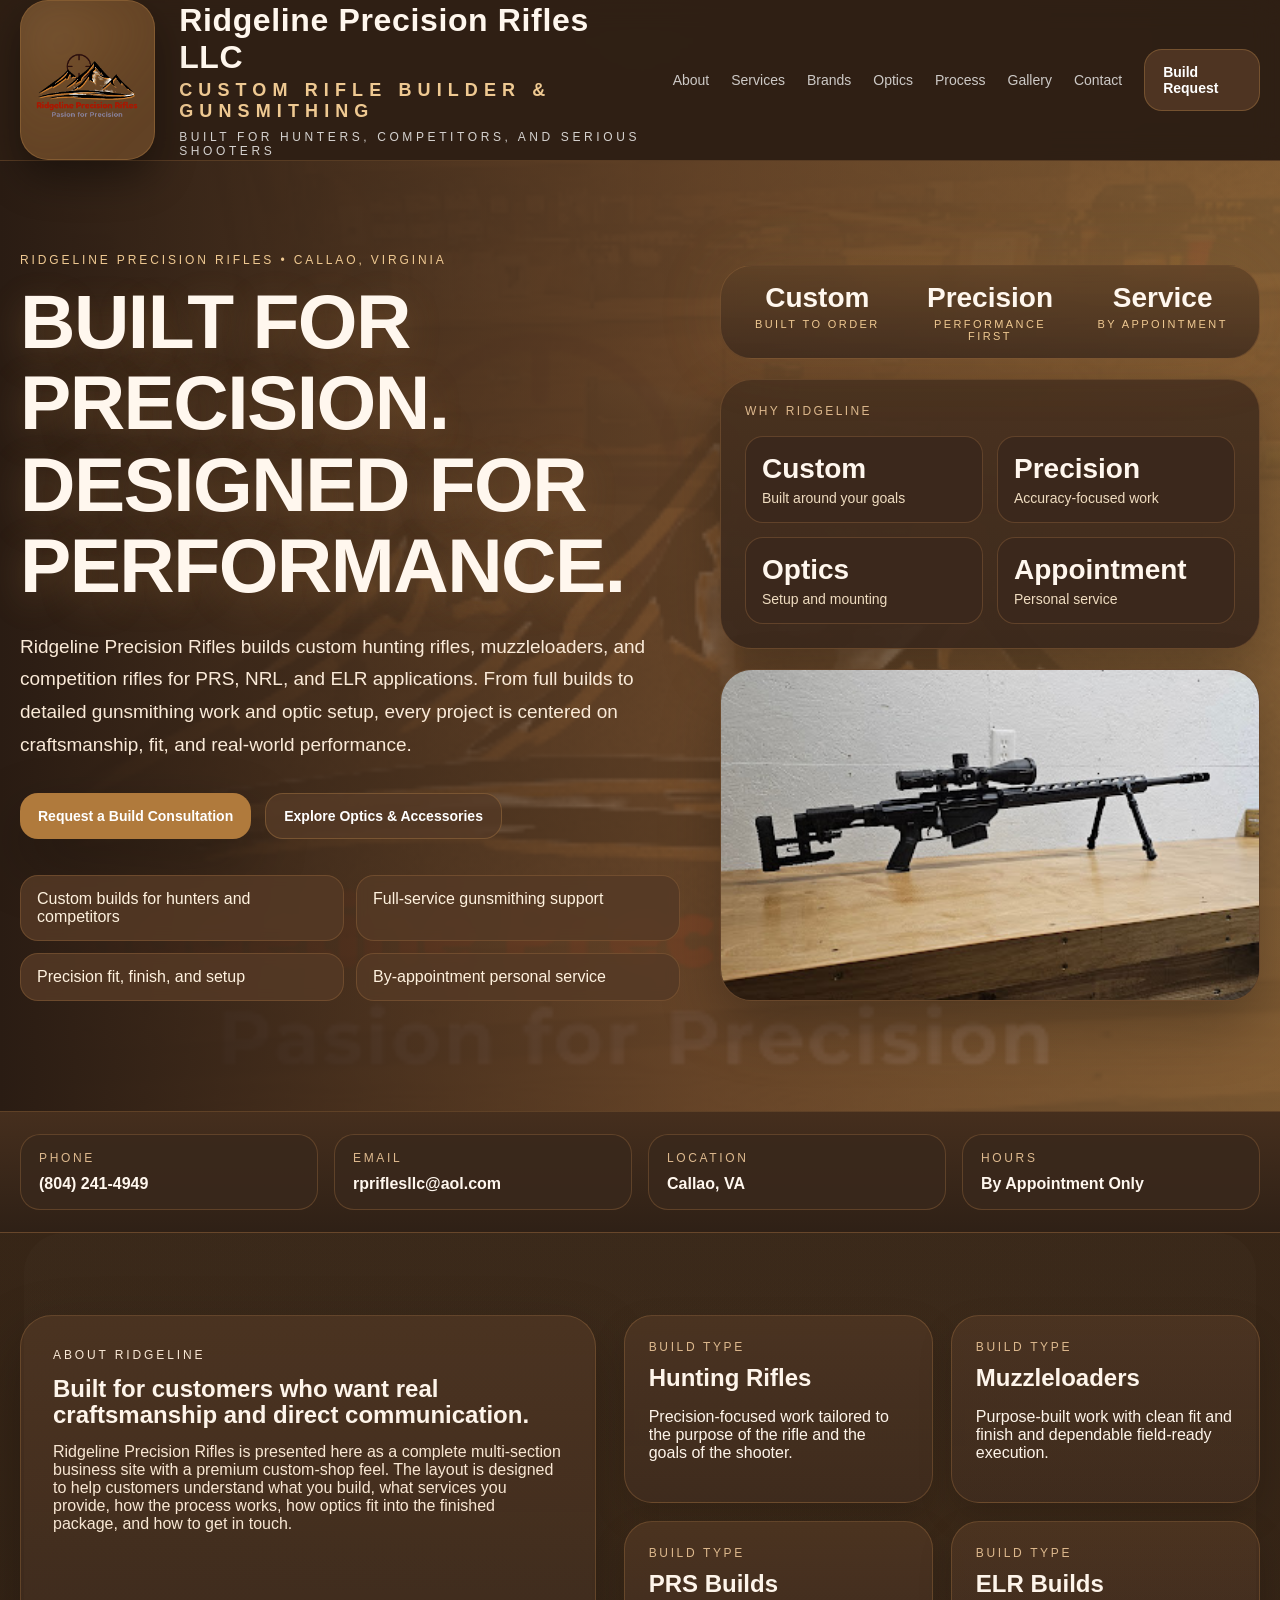
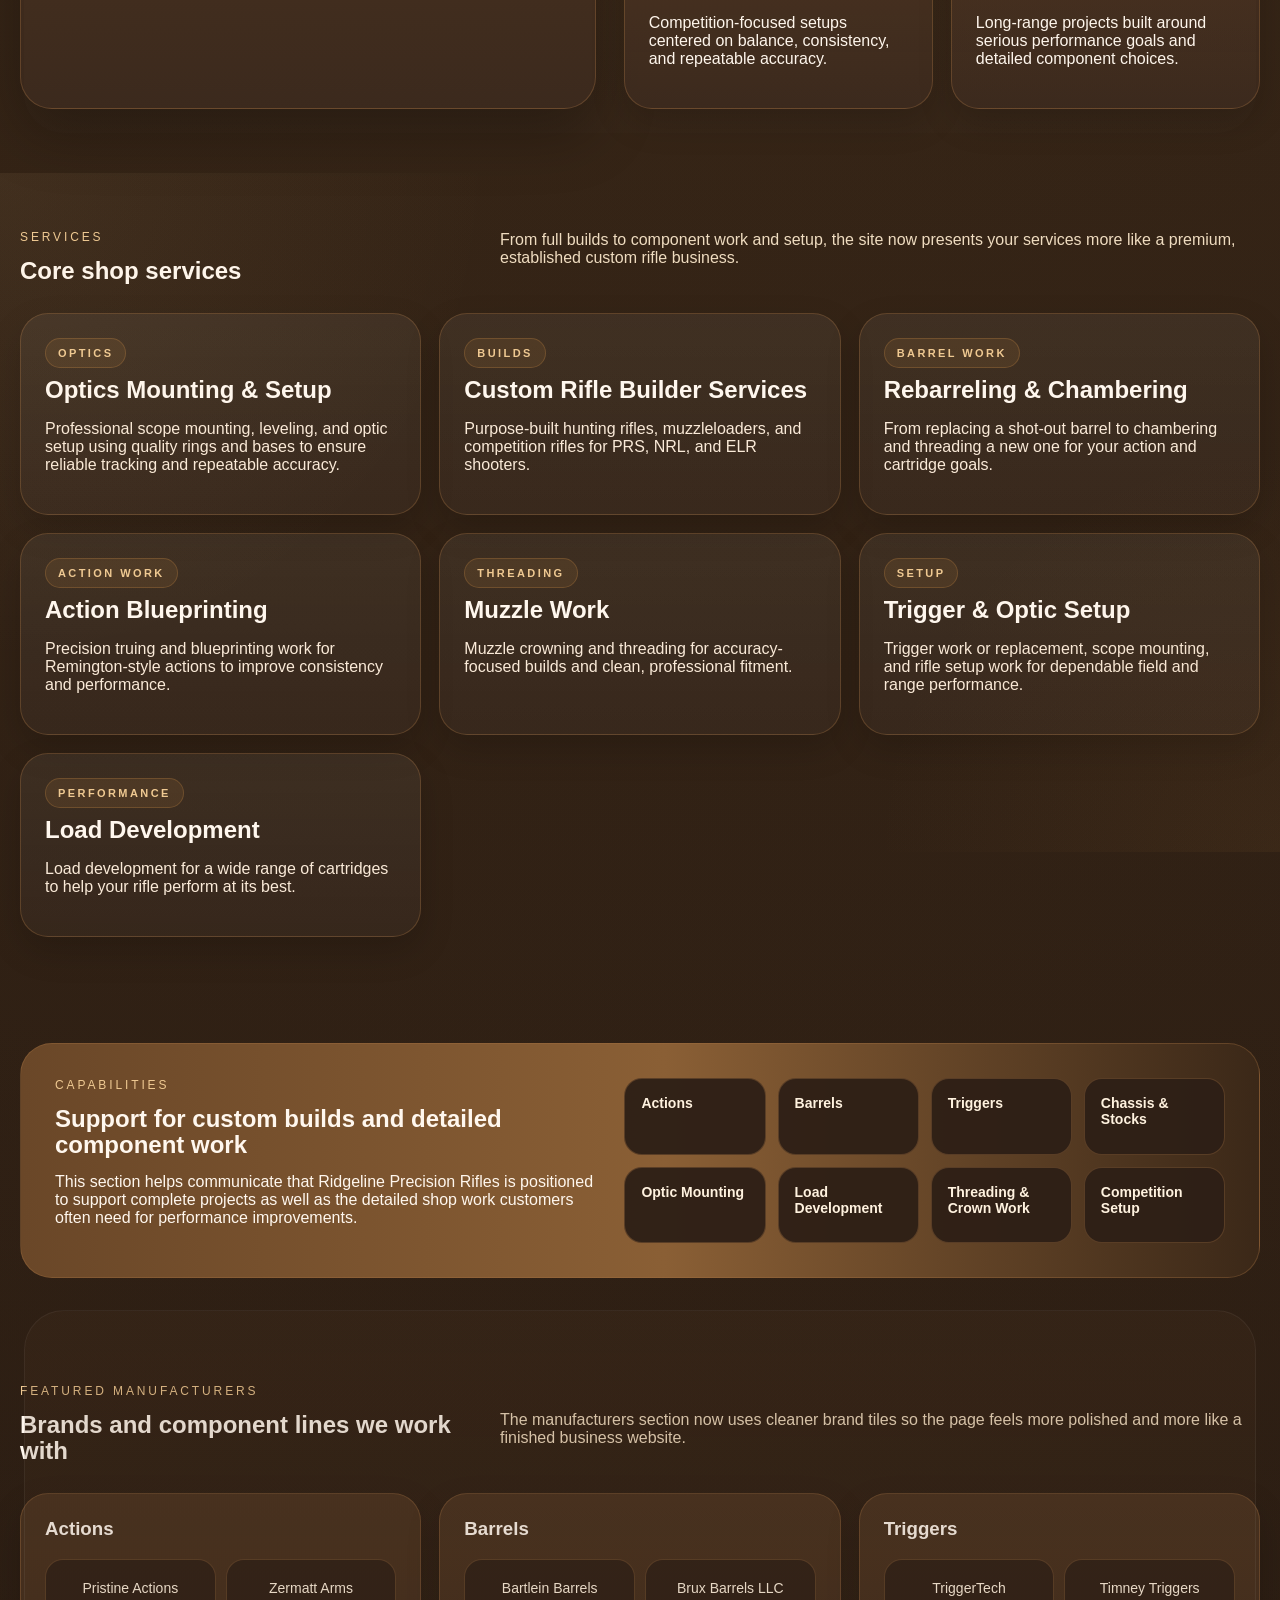
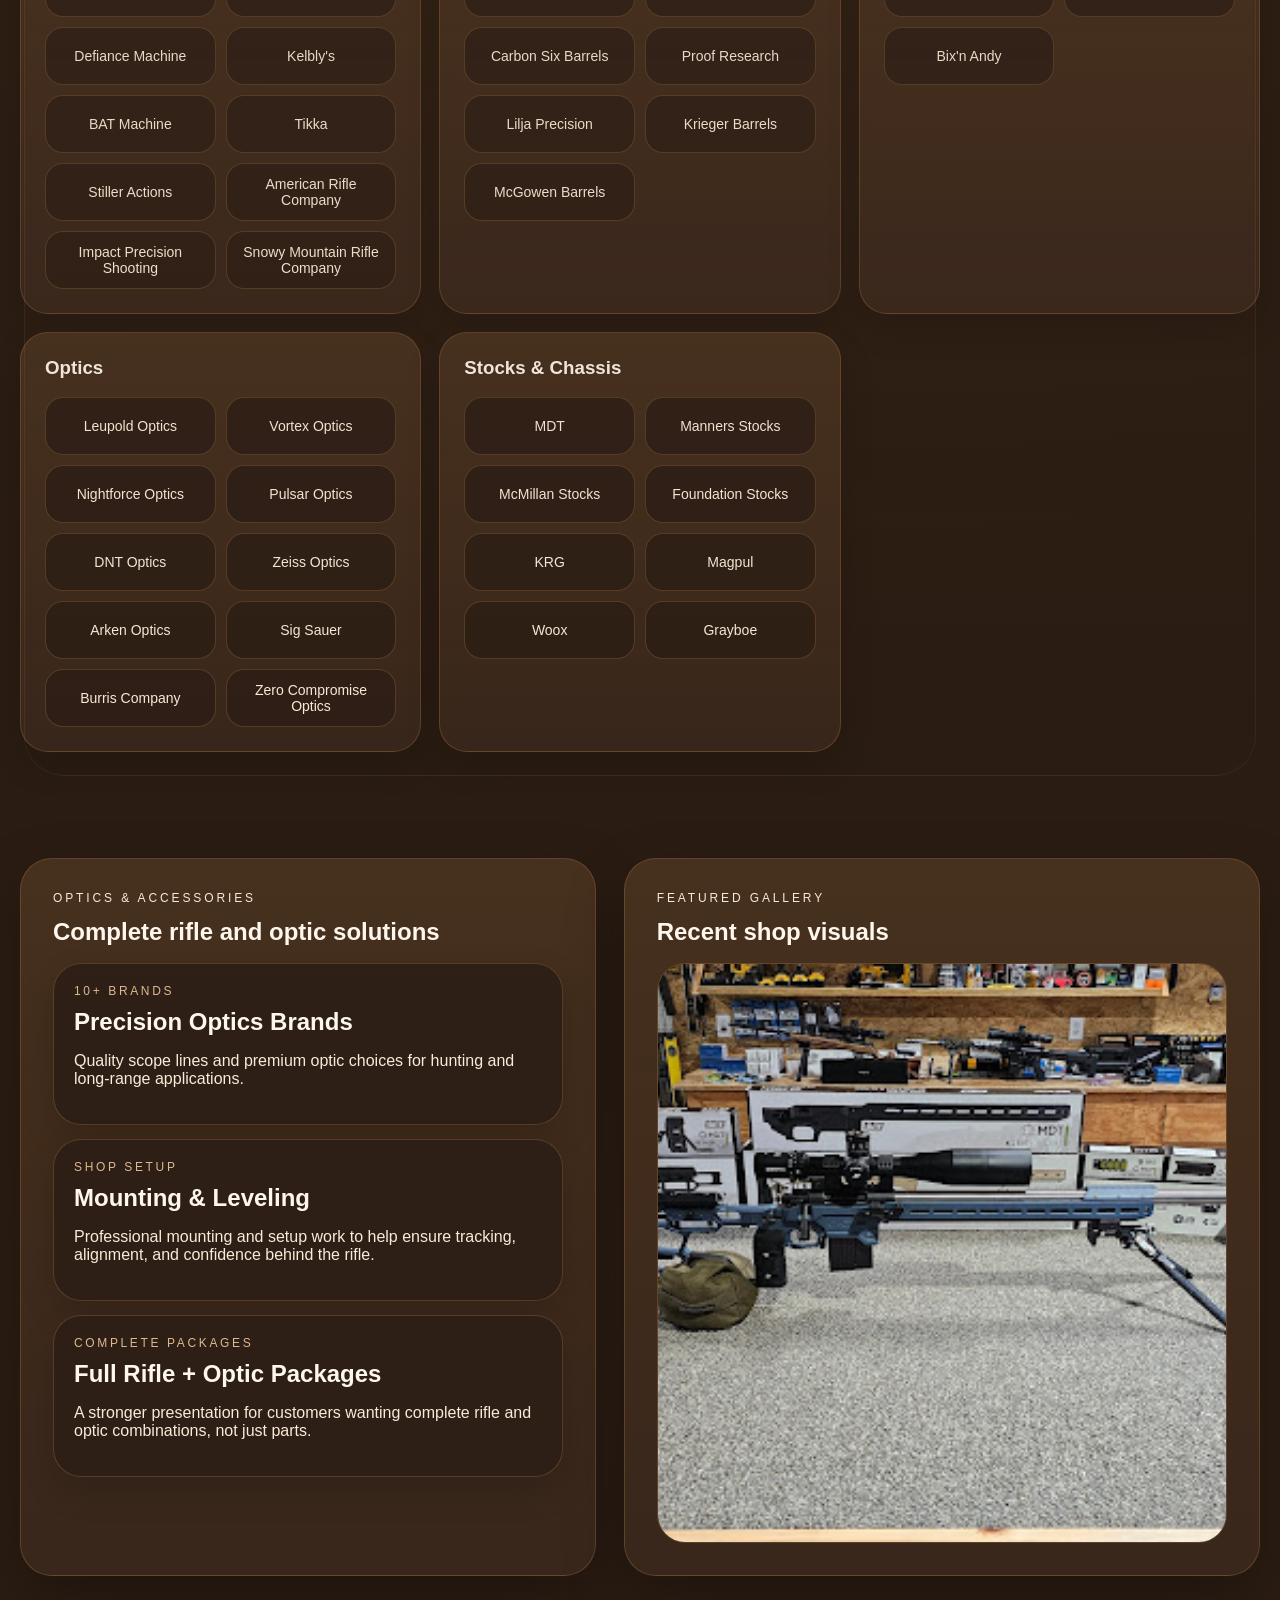
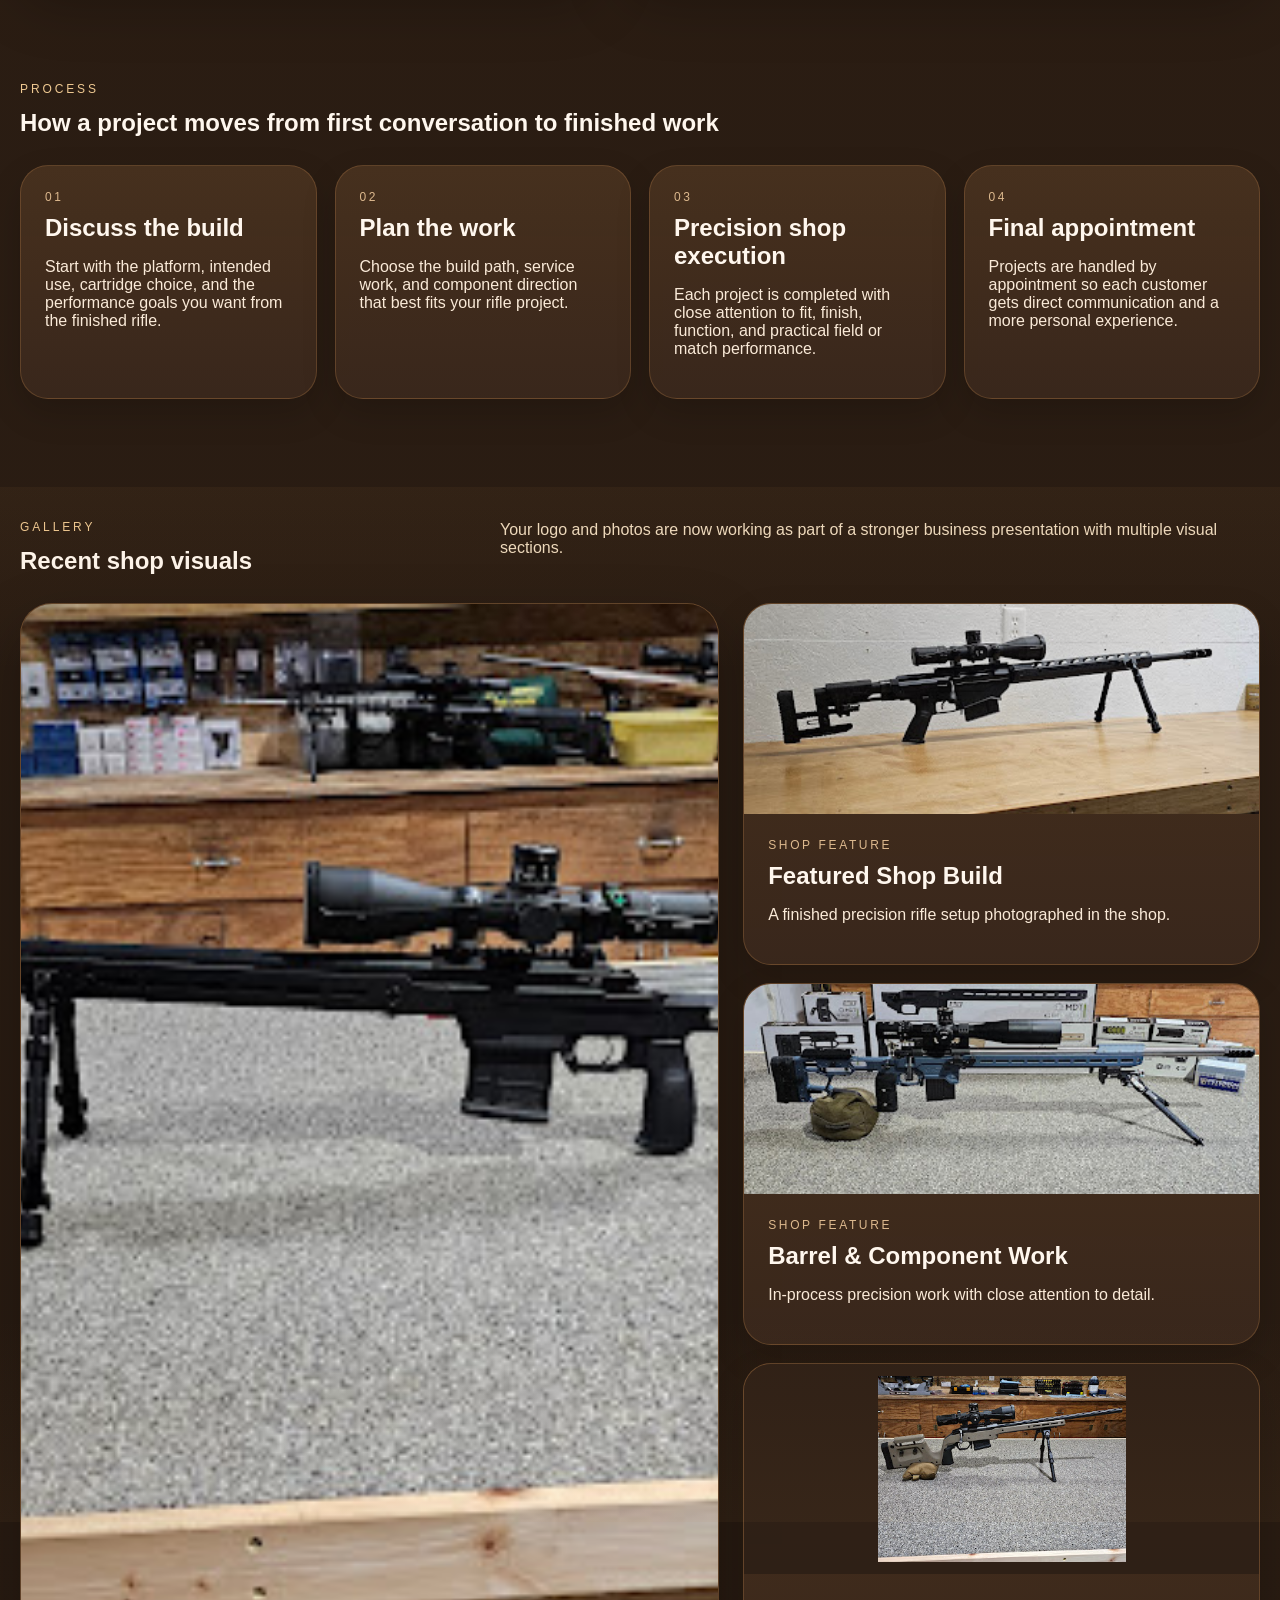
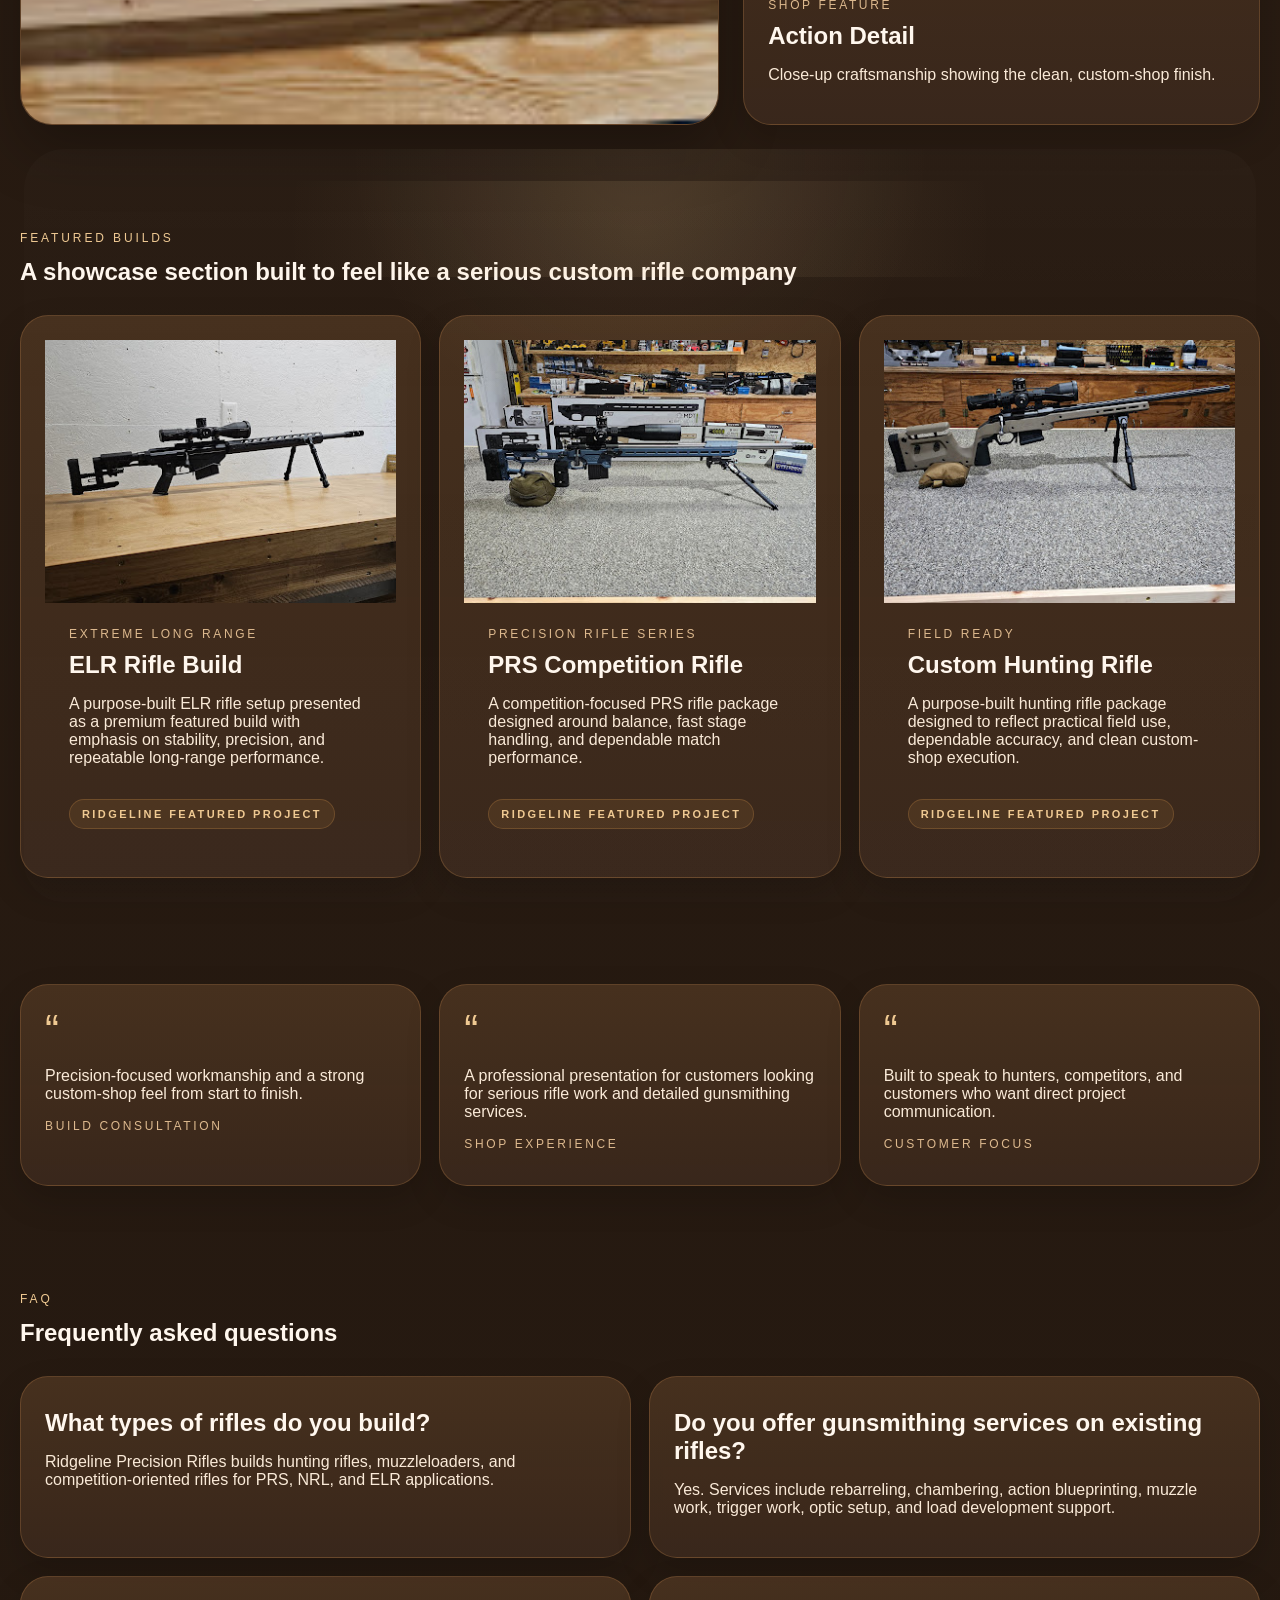
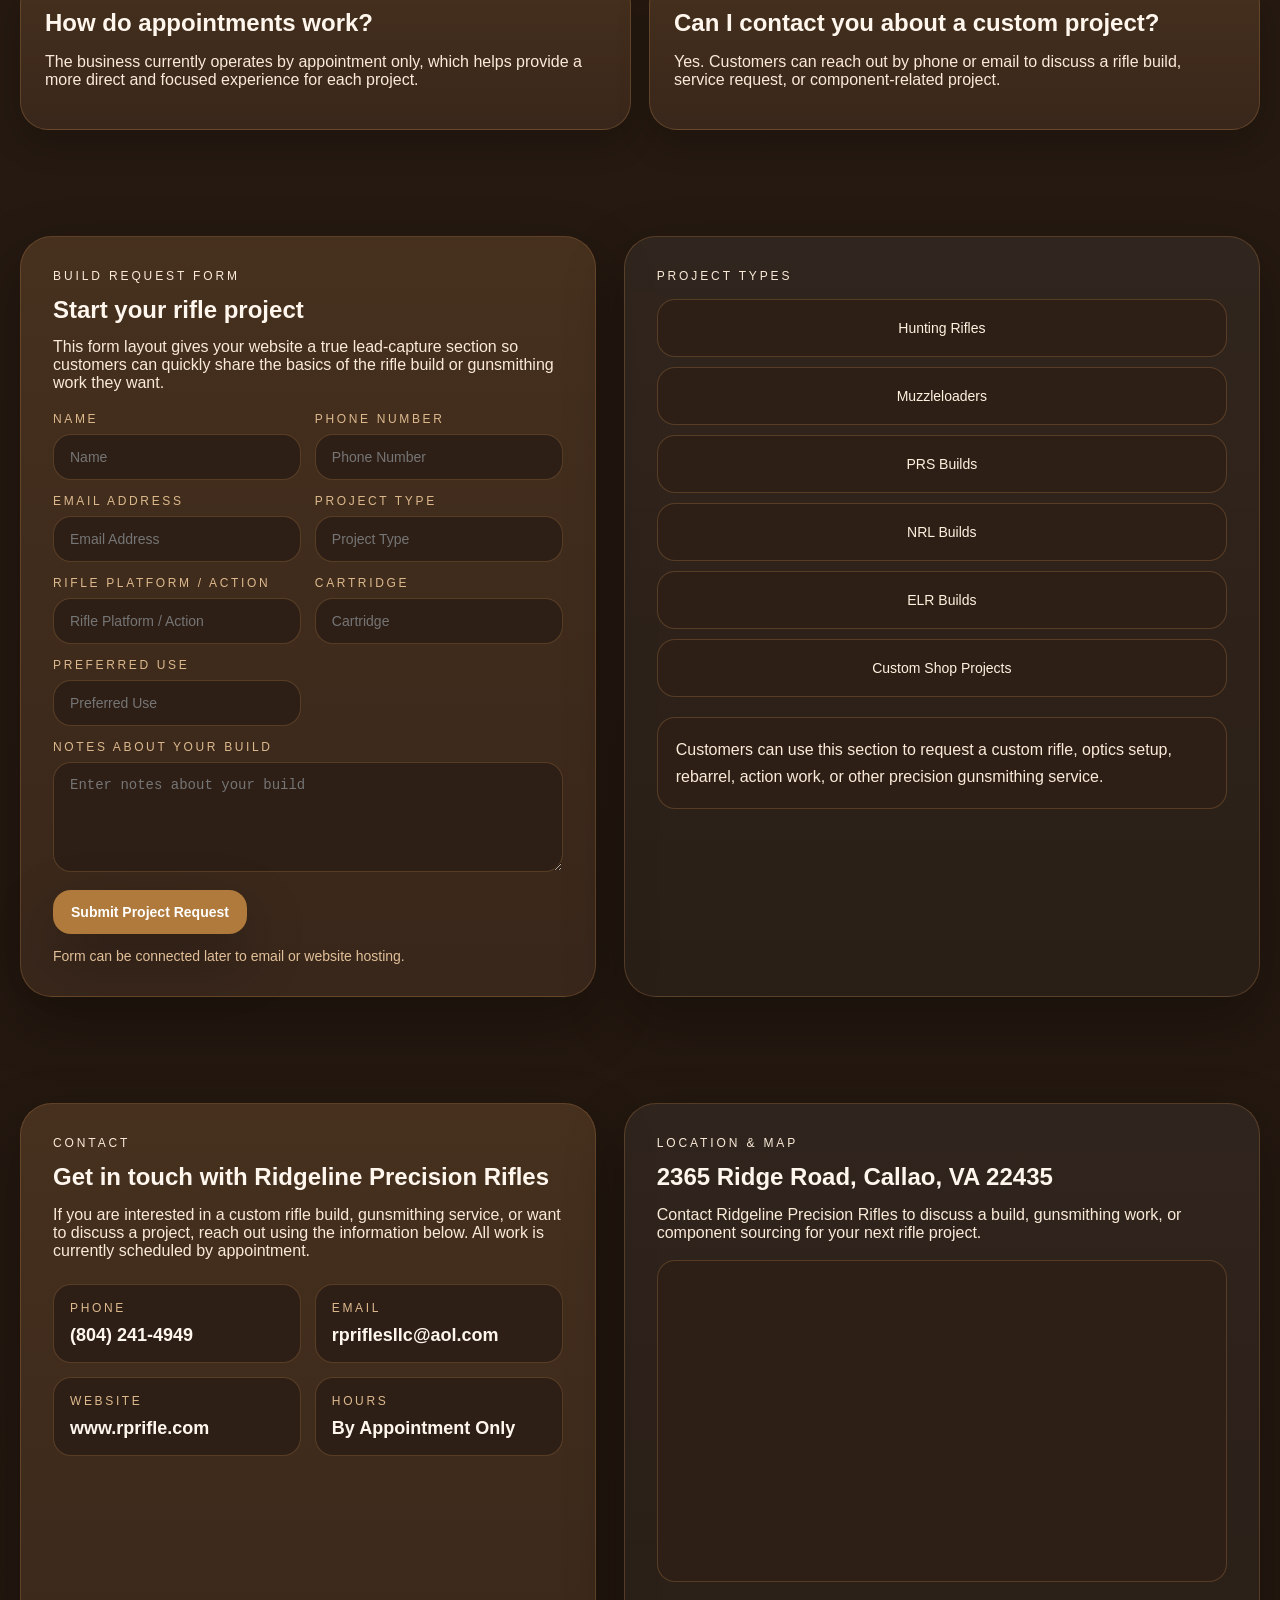
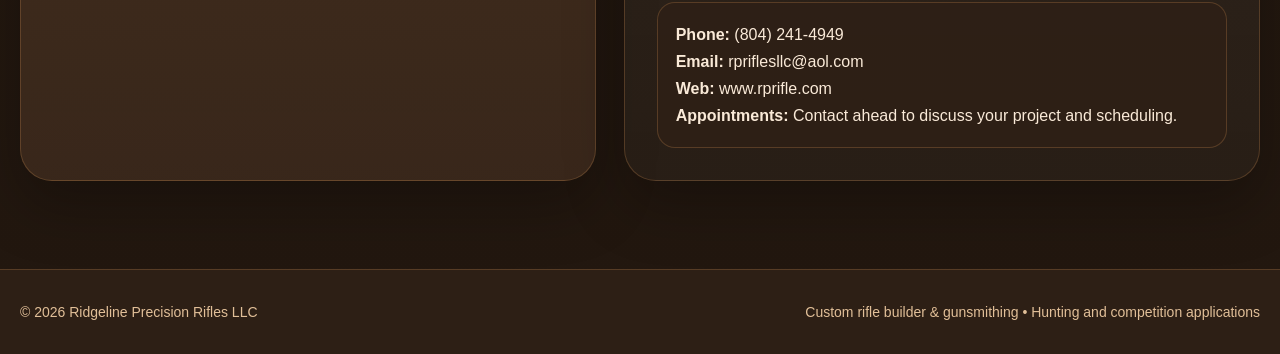
==== commit 59ea0c1f: "Add files via upload" ====
--- a/index.html
+++ b/index.html
@@ -21,6 +21,7 @@
           <div class="brand-slogan">Built for hunters, competitors, and serious shooters</div>
         </div>
       </a>
+
       <nav class="main-nav">
         <a href="#about">About</a>
         <a href="#services">Services</a>
@@ -30,6 +31,7 @@
         <a href="#gallery">Gallery</a>
         <a href="#contact">Contact</a>
       </nav>
+
       <a href="#request" class="button button-outline">Build Request</a>
     </div>
   </header>
@@ -50,10 +52,12 @@
           NRL, and ELR applications. From full builds to detailed gunsmithing work and optic setup, every project
           is centered on craftsmanship, fit, and real-world performance.
         </p>
+
         <div class="hero-actions">
           <a href="#request" class="button">Request a Build Consultation</a>
           <a href="#optics" class="button button-outline">Explore Optics &amp; Accessories</a>
         </div>
+
         <div class="feature-grid">
           <div class="feature-pill">Custom builds for hunters and competitors</div>
           <div class="feature-pill">Full-service gunsmithing support</div>
@@ -64,9 +68,18 @@
 
       <div class="hero-side">
         <div class="brand-strip">
-          <div><div class="brand-strip-title">Custom</div><div class="brand-strip-sub">Built to Order</div></div>
-          <div><div class="brand-strip-title">Precision</div><div class="brand-strip-sub">Performance First</div></div>
-          <div><div class="brand-strip-title">Service</div><div class="brand-strip-sub">By Appointment</div></div>
+          <div>
+            <div class="brand-strip-title">Custom</div>
+            <div class="brand-strip-sub">Built to Order</div>
+          </div>
+          <div>
+            <div class="brand-strip-title">Precision</div>
+            <div class="brand-strip-sub">Performance First</div>
+          </div>
+          <div>
+            <div class="brand-strip-title">Service</div>
+            <div class="brand-strip-sub">By Appointment</div>
+          </div>
         </div>
 
         <div class="stats-card">
@@ -97,16 +110,21 @@
 
   <section id="about" class="section section-glow">
     <div class="container two-col">
-      <div class="panel warm-panel">
+      <div class="panel">
         <p class="eyebrow">About Ridgeline</p>
         <h2>Built for customers who want real craftsmanship and direct communication.</h2>
-        <p>Ridgeline Precision Rifles is presented here as a complete multi-section business site with a premium custom-shop feel. The layout is designed to help customers understand what you build, what services you provide, how the process works, how optics fit into the finished package, and how to get in touch.</p>
-      </div>
+        <p>
+          Ridgeline Precision Rifles is presented here as a complete multi-section business site with a premium
+          custom-shop feel. The layout is designed to help customers understand what you build, what services you provide,
+          how the process works, how optics fit into the finished package, and how to get in touch.
+        </p>
+      </div>
+
       <div class="cards-grid">
-        <div class="card warm-card"><small>Build Type</small><h3>Hunting Rifles</h3><p>Precision-focused work tailored to the purpose of the rifle and the goals of the shooter.</p></div>
-        <div class="card warm-card"><small>Build Type</small><h3>Muzzleloaders</h3><p>Purpose-built work with clean fit and finish and dependable field-ready execution.</p></div>
-        <div class="card warm-card"><small>Build Type</small><h3>PRS Builds</h3><p>Competition-focused setups centered on balance, consistency, and repeatable accuracy.</p></div>
-        <div class="card warm-card"><small>Build Type</small><h3>ELR Builds</h3><p>Long-range projects built around serious performance goals and detailed component choices.</p></div>
+        <div class="card"><small>Build Type</small><h3>Hunting Rifles</h3><p>Precision-focused work tailored to the purpose of the rifle and the goals of the shooter.</p></div>
+        <div class="card"><small>Build Type</small><h3>Muzzleloaders</h3><p>Purpose-built work with clean fit and finish and dependable field-ready execution.</p></div>
+        <div class="card"><small>Build Type</small><h3>PRS Builds</h3><p>Competition-focused setups centered on balance, consistency, and repeatable accuracy.</p></div>
+        <div class="card"><small>Build Type</small><h3>ELR Builds</h3><p>Long-range projects built around serious performance goals and detailed component choices.</p></div>
       </div>
     </div>
   </section>
@@ -114,9 +132,13 @@
   <section id="services" class="section section-radial">
     <div class="container">
       <div class="section-head">
-        <div><p class="eyebrow">Services</p><h2>Core shop services</h2></div>
+        <div>
+          <p class="eyebrow">Services</p>
+          <h2>Core shop services</h2>
+        </div>
         <p class="section-copy">From full builds to component work and setup, the site now presents your services more like a premium, established custom rifle business.</p>
       </div>
+
       <div class="service-grid">
         <div class="service-card"><span class="badge">Optics</span><h3>Optics Mounting &amp; Setup</h3><p>Professional scope mounting, leveling, and optic setup using quality rings and bases to ensure reliable tracking and repeatable accuracy.</p></div>
         <div class="service-card"><span class="badge">Builds</span><h3>Custom Rifle Builder Services</h3><p>Purpose-built hunting rifles, muzzleloaders, and competition rifles for PRS, NRL, and ELR shooters.</p></div>
@@ -146,9 +168,13 @@
   <section id="brands" class="section section-brand-band">
     <div class="container">
       <div class="section-head">
-        <div><p class="eyebrow">Featured Manufacturers</p><h2>Brands and component lines we work with</h2></div>
+        <div>
+          <p class="eyebrow">Featured Manufacturers</p>
+          <h2>Brands and component lines we work with</h2>
+        </div>
         <p class="section-copy">The manufacturers section now uses cleaner brand tiles so the page feels more polished and more like a finished business website.</p>
       </div>
+
       <div class="brand-grid">
         <div class="brand-panel"><h3>Actions</h3><div class="brand-list"><span>Pristine Actions</span><span>Zermatt Arms</span><span>Defiance Machine</span><span>Kelbly's</span><span>BAT Machine</span><span>Tikka</span><span>Stiller Actions</span><span>American Rifle Company</span><span>Impact Precision Shooting</span><span>Snowy Mountain Rifle Company</span></div></div>
         <div class="brand-panel"><h3>Barrels</h3><div class="brand-list"><span>Bartlein Barrels</span><span>Brux Barrels LLC</span><span>Carbon Six Barrels</span><span>Proof Research</span><span>Lilja Precision</span><span>Krieger Barrels</span><span>McGowen Barrels</span></div></div>
@@ -161,7 +187,7 @@
 
   <section id="optics" class="section">
     <div class="container two-col">
-      <div class="panel warm-panel">
+      <div class="panel">
         <p class="eyebrow">Optics &amp; Accessories</p>
         <h2>Complete rifle and optic solutions</h2>
         <div class="stack">
@@ -170,8 +196,14 @@
           <div class="stack-card"><small>Complete Packages</small><h3>Full Rifle + Optic Packages</h3><p>A stronger presentation for customers wanting complete rifle and optic combinations, not just parts.</p></div>
         </div>
       </div>
-      <div class="panel warm-panel">
-        <div class="section-head simple"><div><p class="eyebrow">Featured Gallery</p><h2>Recent shop visuals</h2></div></div>
+
+      <div class="panel">
+        <div class="section-head simple">
+          <div>
+            <p class="eyebrow">Featured Gallery</p>
+            <h2>Recent shop visuals</h2>
+          </div>
+        </div>
         <img src="build2.png" alt="Large featured rifle" class="tall-image" />
       </div>
     </div>
@@ -179,7 +211,12 @@
 
   <section id="process" class="section">
     <div class="container">
-      <div class="section-head"><div><p class="eyebrow">Process</p><h2>How a project moves from first conversation to finished work</h2></div></div>
+      <div class="section-head">
+        <div>
+          <p class="eyebrow">Process</p>
+          <h2>How a project moves from first conversation to finished work</h2>
+        </div>
+      </div>
       <div class="process-grid">
         <div class="process-card"><small>01</small><h3>Discuss the build</h3><p>Start with the platform, intended use, cartridge choice, and the performance goals you want from the finished rifle.</p></div>
         <div class="process-card"><small>02</small><h3>Plan the work</h3><p>Choose the build path, service work, and component direction that best fits your rifle project.</p></div>
@@ -192,15 +229,31 @@
   <section id="gallery" class="section section-gallery-band">
     <div class="container">
       <div class="section-head">
-        <div><p class="eyebrow">Gallery</p><h2>Recent shop visuals</h2></div>
+        <div>
+          <p class="eyebrow">Gallery</p>
+          <h2>Recent shop visuals</h2>
+        </div>
         <p class="section-copy">Your logo and photos are now working as part of a stronger business presentation with multiple visual sections.</p>
       </div>
+
       <div class="gallery-feature-grid">
-        <div class="gallery-main-card"><img src="build2.png" alt="Large featured build" /></div>
+        <div class="gallery-main-card">
+          <img src="hero2.png" alt="Large featured build" />
+        </div>
+
         <div class="gallery-side-grid">
-          <article class="gallery-card"><img src="build1.png" alt="Featured shop build" /><div><small>Shop Feature</small><h3>Featured Shop Build</h3><p>A finished precision rifle setup photographed in the shop.</p></div></article>
-          <article class="gallery-card"><img src="build2.png" alt="Barrel and component work" /><div><small>Shop Feature</small><h3>Barrel &amp; Component Work</h3><p>In-process precision work with close attention to detail.</p></div></article>
-          <article class="gallery-card"><img src="build3.png" alt="Action detail" /><div><small>Shop Feature</small><h3>Action Detail</h3><p>Close-up craftsmanship showing the clean, custom-shop finish.</p></div></article>
+          <article class="gallery-card">
+            <img src="build1.png" alt="Featured Shop Build" class="cover" />
+            <div><small>Shop Feature</small><h3>Featured Shop Build</h3><p>A finished precision rifle setup photographed in the shop.</p></div>
+          </article>
+          <article class="gallery-card">
+            <img src="build2.png" alt="Barrel & Component Work" class="cover" />
+            <div><small>Shop Feature</small><h3>Barrel &amp; Component Work</h3><p>In-process precision work with close attention to detail.</p></div>
+          </article>
+          <article class="gallery-card">
+            <img src="build3.png" alt="Action Detail" class="contain" />
+            <div><small>Shop Feature</small><h3>Action Detail</h3><p>Close-up craftsmanship showing the clean, custom-shop finish.</p></div>
+          </article>
         </div>
       </div>
     </div>
@@ -209,13 +262,25 @@
   <section id="featured-builds" class="section section-featured-band">
     <div class="container">
       <div class="section-head">
-        <div><p class="eyebrow">Featured Builds</p><h2>A showcase section built to feel like a serious custom rifle company</h2></div>
-        <p class="section-copy">This new section gives the homepage a stronger builder-style identity by presenting individual rifles and shop work as highlighted featured projects.</p>
-      </div>
+        <div>
+          <p class="eyebrow">Featured Builds</p>
+          <h2>A showcase section built to feel like a serious custom rifle company</h2>
+        </div>
+      </div>
+
       <div class="featured-grid">
-        <article class="featured-card hover-zoom"><img src="build1.png" alt="Long-Range Competition Build" /><div class="featured-copy"><small>PRS / NRL Style</small><h3>Long-Range Competition Build</h3><p>A clean, competition-focused rifle setup presented as a premium featured build with emphasis on balance, precision, and repeatable performance.</p><div class="pill">Ridgeline Featured Project</div></div></article>
-        <article class="featured-card hover-zoom"><img src="build2.png" alt="Precision Hunting Rifle" /><div class="featured-copy"><small>Field Ready</small><h3>Precision Hunting Rifle</h3><p>A purpose-built rifle package designed to reflect practical field use, dependable accuracy, and clean custom-shop execution.</p><div class="pill">Ridgeline Featured Project</div></div></article>
-        <article class="featured-card hover-zoom"><img src="build3.png" alt="Custom Action &amp; Barrel Package" /><div class="featured-copy"><small>Shop Detail</small><h3>Custom Action &amp; Barrel Package</h3><p>A tighter product-style presentation for customers who want to see the detail, fit, and finish that goes into a serious custom rifle project.</p><div class="pill">Ridgeline Featured Project</div></div></article>
+        <article class="featured-card hover-zoom">
+          <img src="build1.png" alt="ELR Rifle Build" />
+          <div class="featured-copy"><small>Extreme Long Range</small><h3>ELR Rifle Build</h3><p>A purpose-built ELR rifle setup presented as a premium featured build with emphasis on stability, precision, and repeatable long-range performance.</p><div class="pill">Ridgeline Featured Project</div></div>
+        </article>
+        <article class="featured-card hover-zoom">
+          <img src="build2.png" alt="PRS Competition Rifle" />
+          <div class="featured-copy"><small>Precision Rifle Series</small><h3>PRS Competition Rifle</h3><p>A competition-focused PRS rifle package designed around balance, fast stage handling, and dependable match performance.</p><div class="pill">Ridgeline Featured Project</div></div>
+        </article>
+        <article class="featured-card hover-zoom">
+          <img src="build3.png" alt="Custom Hunting Rifle" />
+          <div class="featured-copy"><small>Field Ready</small><h3>Custom Hunting Rifle</h3><p>A purpose-built hunting rifle package designed to reflect practical field use, dependable accuracy, and clean custom-shop execution.</p><div class="pill">Ridgeline Featured Project</div></div>
+        </article>
       </div>
     </div>
   </section>
@@ -230,7 +295,12 @@
 
   <section id="faq" class="section">
     <div class="container">
-      <div class="section-head"><div><p class="eyebrow">FAQ</p><h2>Frequently asked questions</h2></div></div>
+      <div class="section-head">
+        <div>
+          <p class="eyebrow">FAQ</p>
+          <h2>Frequently asked questions</h2>
+        </div>
+      </div>
       <div class="faq-grid">
         <div class="faq-card"><h3>What types of rifles do you build?</h3><p>Ridgeline Precision Rifles builds hunting rifles, muzzleloaders, and competition-oriented rifles for PRS, NRL, and ELR applications.</p></div>
         <div class="faq-card"><h3>Do you offer gunsmithing services on existing rifles?</h3><p>Yes. Services include rebarreling, chambering, action blueprinting, muzzle work, trigger work, optic setup, and load development support.</p></div>
@@ -242,31 +312,27 @@
 
   <section id="request" class="section">
     <div class="container two-col">
-      <div class="panel warm-panel">
+      <div class="panel">
         <p class="eyebrow">Build Request Form</p>
         <h2>Start your rifle project</h2>
         <p>This form layout gives your website a true lead-capture section so customers can quickly share the basics of the rifle build or gunsmithing work they want.</p>
         <form class="request-grid">
-          <div><label>Name</label><input type="text" placeholder="Name"></div>
-          <div><label>Phone Number</label><input type="text" placeholder="Phone Number"></div>
-          <div><label>Email Address</label><input type="email" placeholder="Email Address"></div>
-          <div><label>Project Type</label><input type="text" placeholder="Project Type"></div>
-          <div><label>Rifle Platform / Action</label><input type="text" placeholder="Rifle Platform / Action"></div>
-          <div><label>Cartridge</label><input type="text" placeholder="Cartridge"></div>
-          <div><label>Preferred Use</label><input type="text" placeholder="Preferred Use"></div>
+          <div><label>Name</label><input type="text" placeholder="Name" /></div>
+          <div><label>Phone Number</label><input type="text" placeholder="Phone Number" /></div>
+          <div><label>Email Address</label><input type="email" placeholder="Email Address" /></div>
+          <div><label>Project Type</label><input type="text" placeholder="Project Type" /></div>
+          <div><label>Rifle Platform / Action</label><input type="text" placeholder="Rifle Platform / Action" /></div>
+          <div><label>Cartridge</label><input type="text" placeholder="Cartridge" /></div>
+          <div><label>Preferred Use</label><input type="text" placeholder="Preferred Use" /></div>
           <div class="full"><label>Notes About Your Build</label><textarea rows="5" placeholder="Enter notes about your build"></textarea></div>
           <div class="full form-row"><button type="button" class="button">Submit Project Request</button><span>Form can be connected later to email or website hosting.</span></div>
         </form>
       </div>
+
       <div class="panel right-panel">
         <p class="eyebrow">Project Types</p>
         <div class="simple-list">
-          <div>Hunting Rifles</div>
-          <div>Muzzleloaders</div>
-          <div>PRS Builds</div>
-          <div>NRL Builds</div>
-          <div>ELR Builds</div>
-          <div>Custom Shop Projects</div>
+          <div>Hunting Rifles</div><div>Muzzleloaders</div><div>PRS Builds</div><div>NRL Builds</div><div>ELR Builds</div><div>Custom Shop Projects</div>
         </div>
         <div class="note-box">Customers can use this section to request a custom rifle, optics setup, rebarrel, action work, or other precision gunsmithing service.</div>
       </div>
@@ -275,7 +341,7 @@
 
   <section id="contact" class="section">
     <div class="container two-col">
-      <div class="panel warm-panel">
+      <div class="panel">
         <p class="eyebrow">Contact</p>
         <h2>Get in touch with Ridgeline Precision Rifles</h2>
         <p>If you are interested in a custom rifle build, gunsmithing service, or want to discuss a project, reach out using the information below. All work is currently scheduled by appointment.</p>
@@ -286,6 +352,7 @@
           <div><small>Hours</small><strong>By Appointment Only</strong></div>
         </div>
       </div>
+
       <div class="panel right-panel">
         <p class="eyebrow">Location &amp; Map</p>
         <h2>2365 Ridge Road, Callao, VA 22435</h2>
@@ -310,10 +377,10 @@
 
   <script>
     const header = document.getElementById('siteHeader');
-    const onScroll = () => {
+    function onScroll() {
       if (window.scrollY > 40) header.classList.add('scrolled');
       else header.classList.remove('scrolled');
-    };
+    }
     window.addEventListener('scroll', onScroll);
     onScroll();
   </script>
--- a/styles.css
+++ b/styles.css
@@ -57,7 +57,7 @@
   border-radius: 28px;
   overflow: hidden;
   border: 1px solid rgba(192,138,74,.35);
-  background: rgba(85,58,38,.88);
+  background: rgba(106,71,40,.90);
   padding: 12px;
   box-shadow: 0 18px 40px rgba(0,0,0,.38);
 }
@@ -74,6 +74,7 @@
   width: 100%;
   height: 100%;
   object-fit: contain;
+  filter: brightness(1.18) contrast(1.12) saturate(1.08);
 }
 .brand-name { font-size: 32px; font-weight: 800; letter-spacing: .02em; }
 .brand-tag {
@@ -88,8 +89,8 @@
   margin-top: 8px;
   font-size: 12px;
   text-transform: uppercase;
-  letter-spacing: .36em;
-  color: rgba(255,255,255,.75);
+  letter-spacing: .30em;
+  color: rgba(255,255,255,.80);
 }
 .main-nav { display: flex; gap: 22px; font-size: 14px; color: rgba(255,255,255,.76); }
 .main-nav a:hover { color: white; }
@@ -156,7 +157,17 @@
   max-width: 860px;
   text-shadow: 0 10px 34px rgba(192,138,74,.28);
 }
-.hero-text, .section-copy, .panel p, .service-card p, .gallery-card p, .featured-copy p, .faq-card p, .testimonial p, .stack-card p, .process-card p, .note-box { color: var(--soft); }
+.hero-text,
+.section-copy,
+.panel p,
+.service-card p,
+.gallery-card p,
+.featured-copy p,
+.faq-card p,
+.testimonial p,
+.stack-card p,
+.process-card p,
+.note-box { color: var(--soft); }
 .hero-text {
   margin-top: 24px;
   max-width: 760px;
@@ -445,7 +456,9 @@
 .gallery-main-card img { width: 100%; min-height: 420px; height: 100%; object-fit: cover; }
 .gallery-side-grid { display: grid; gap: 18px; }
 .gallery-card { overflow: hidden; }
-.gallery-card img { width: 100%; height: 210px; object-fit: cover; }
+.gallery-card img { width: 100%; height: 210px; }
+.gallery-card img.cover { object-fit: cover; }
+.gallery-card img.contain { object-fit: contain; background: var(--deep); padding: 12px; }
 .gallery-card > div, .featured-copy { padding: 24px; }
 
 .testimonial span {
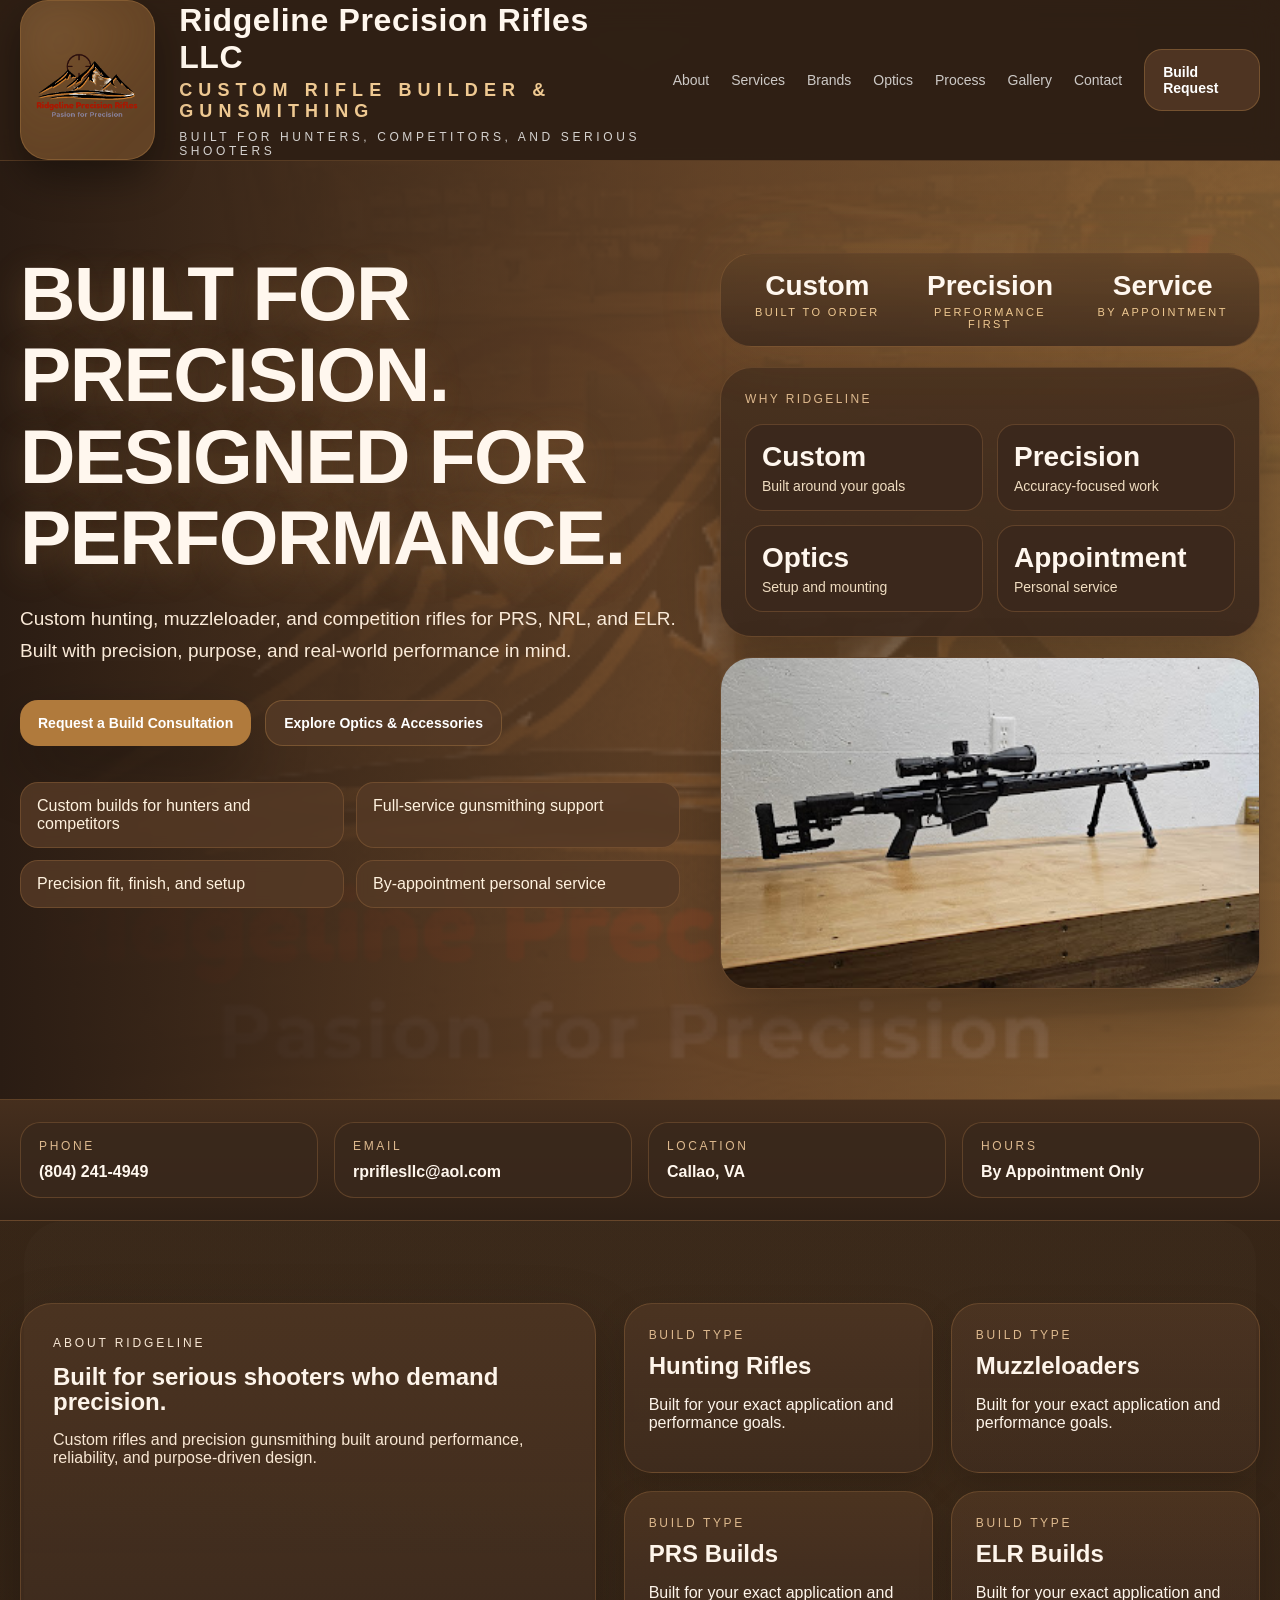
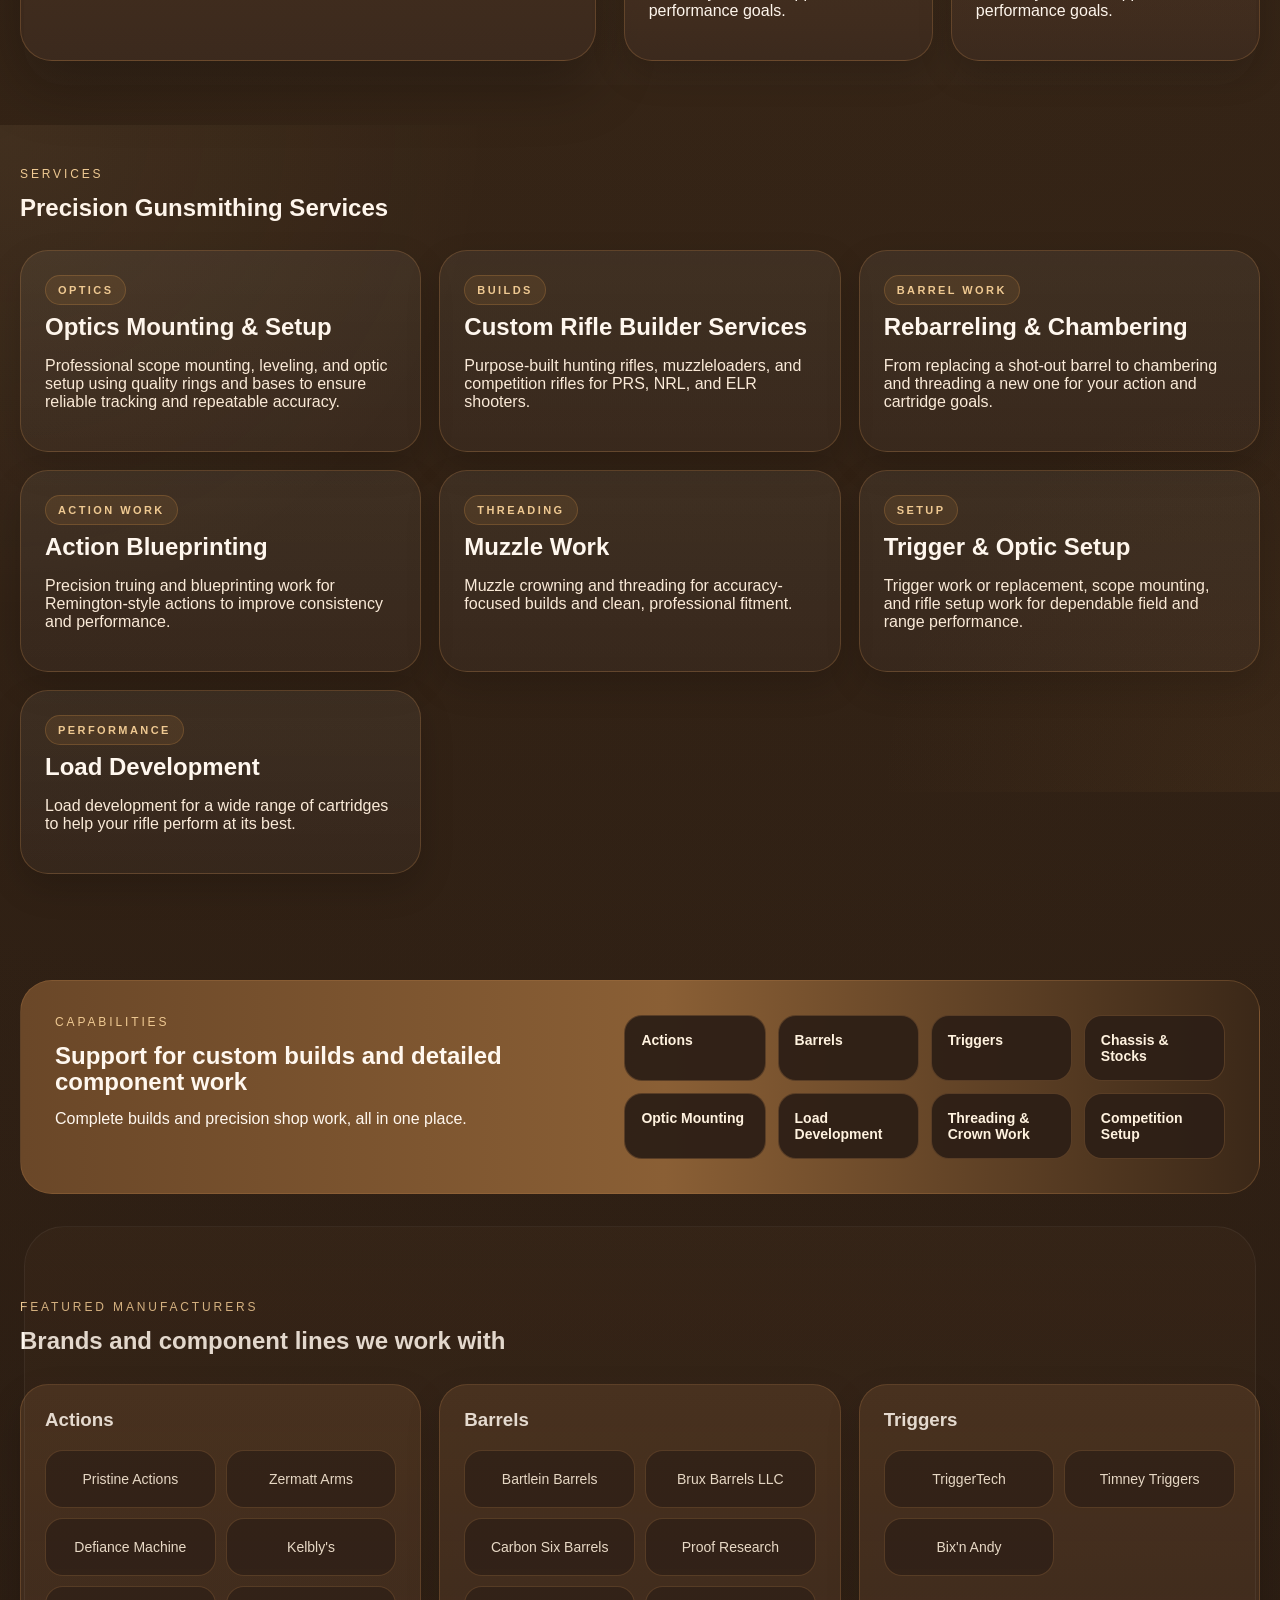
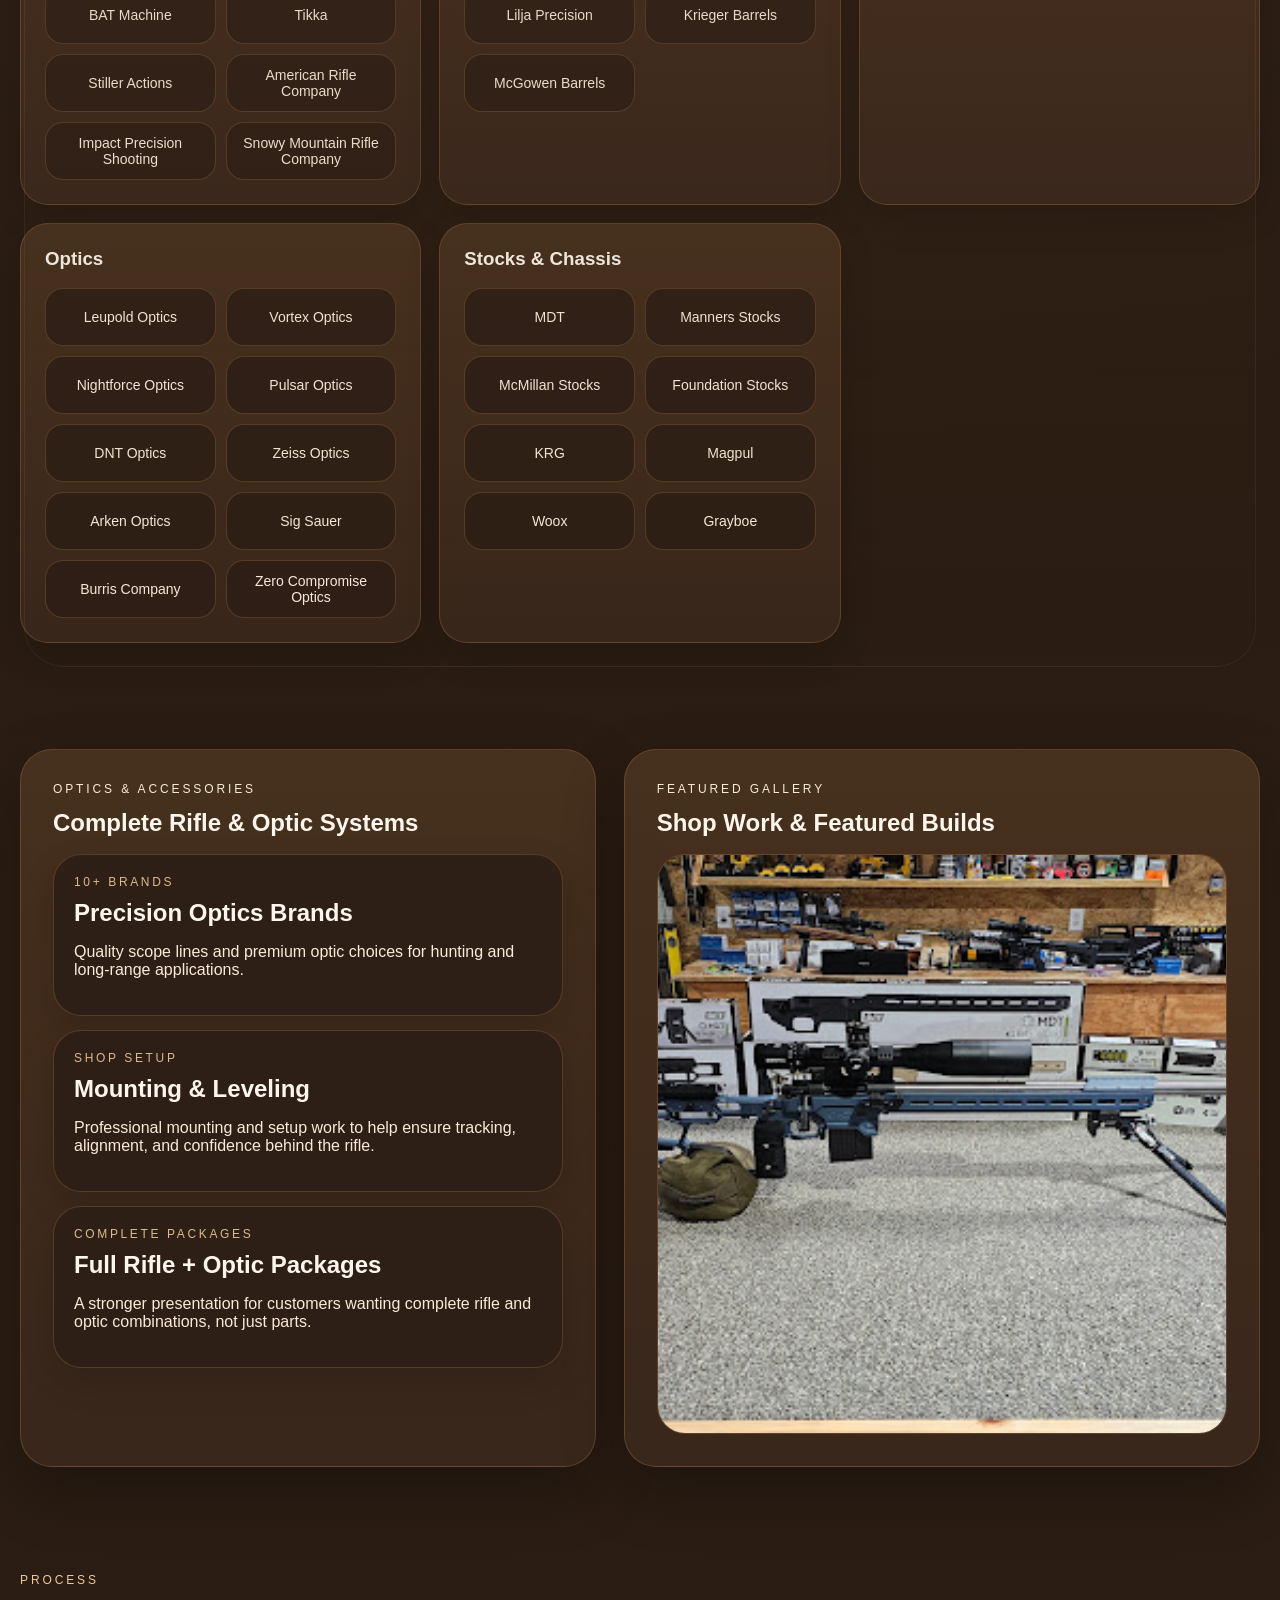
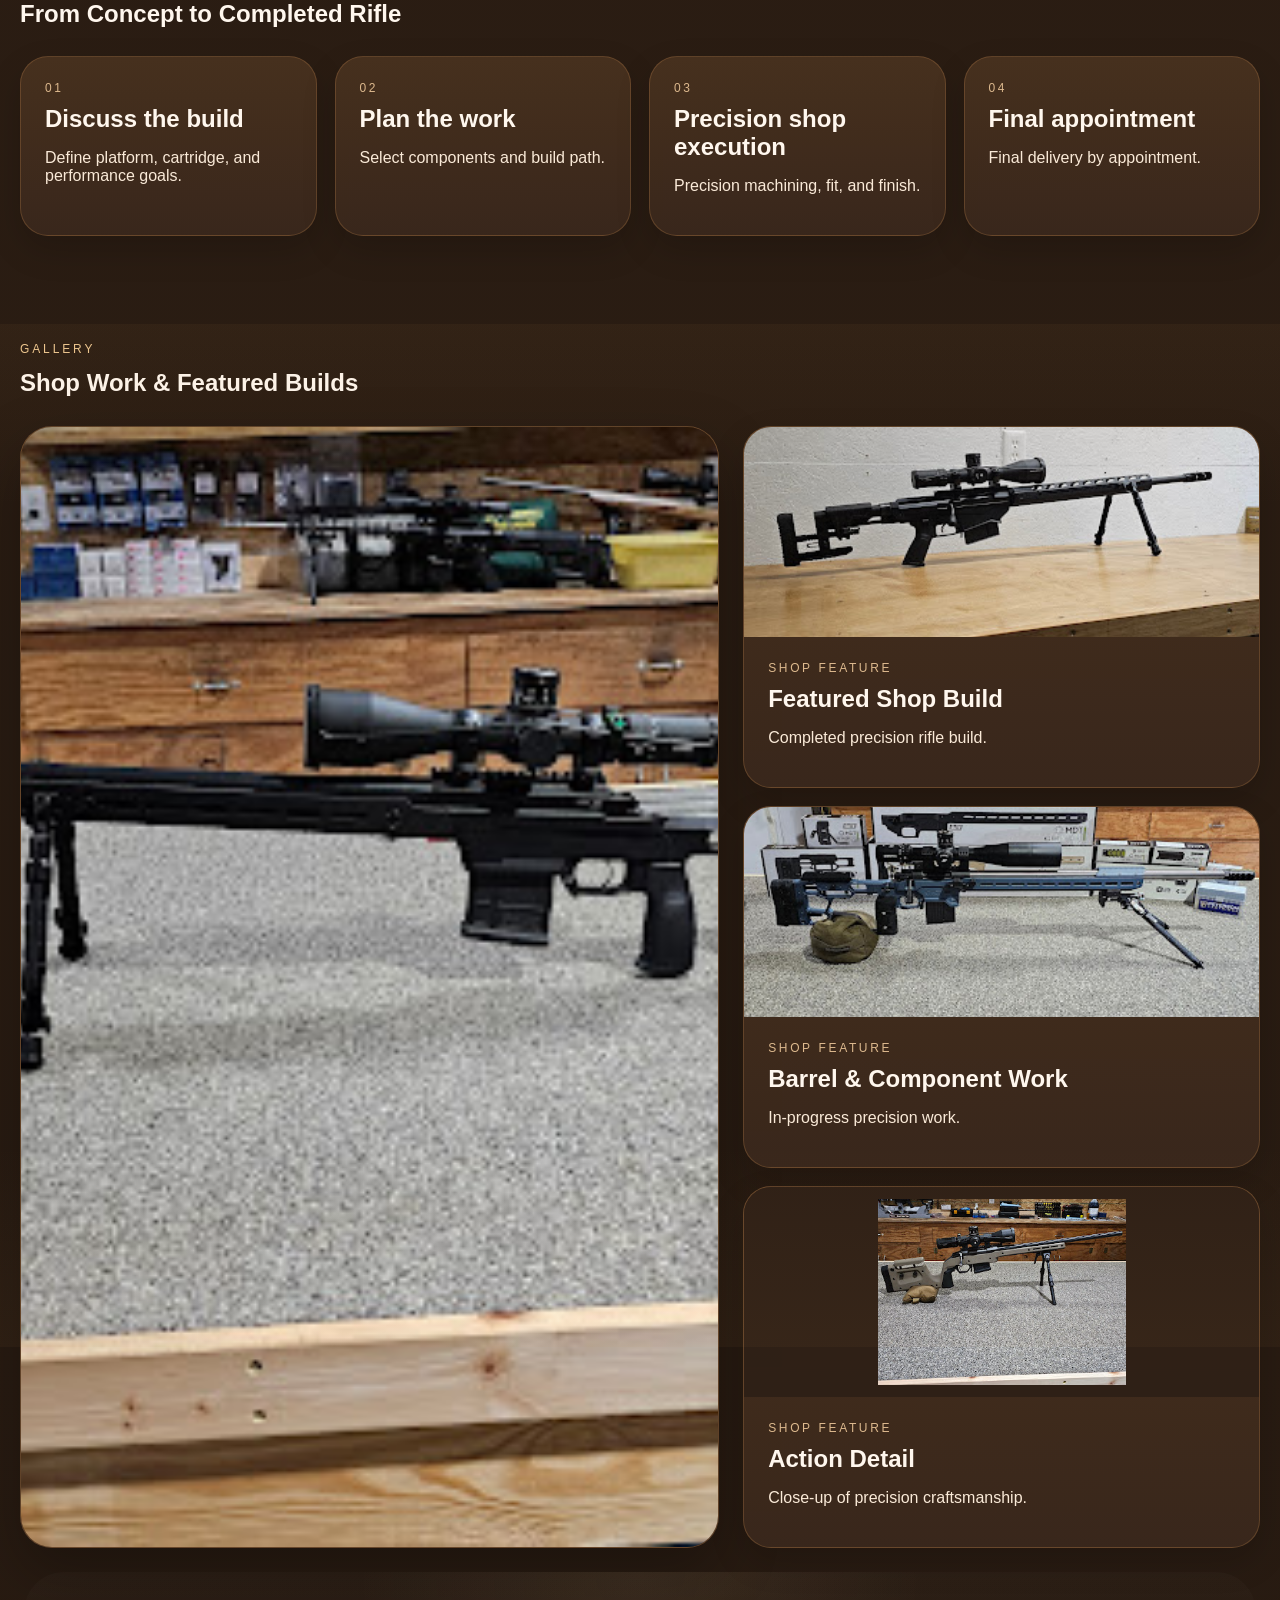
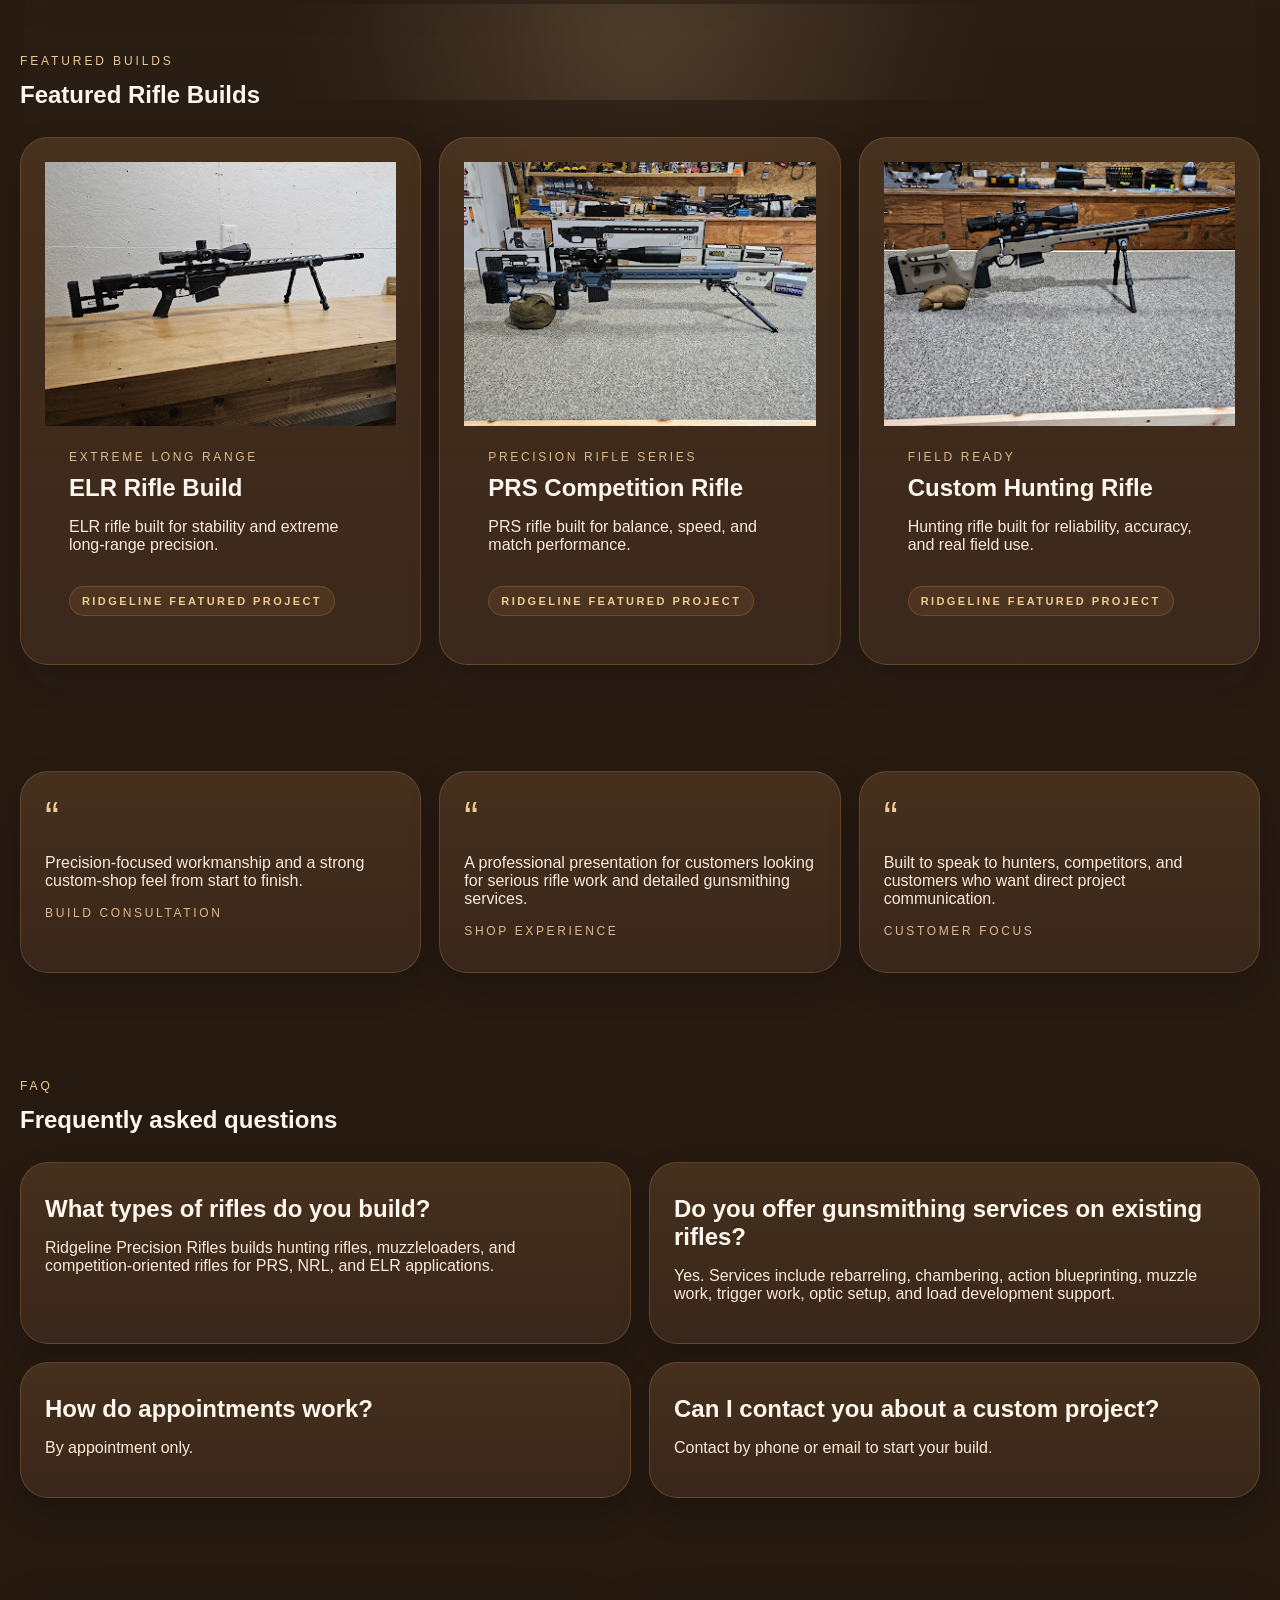
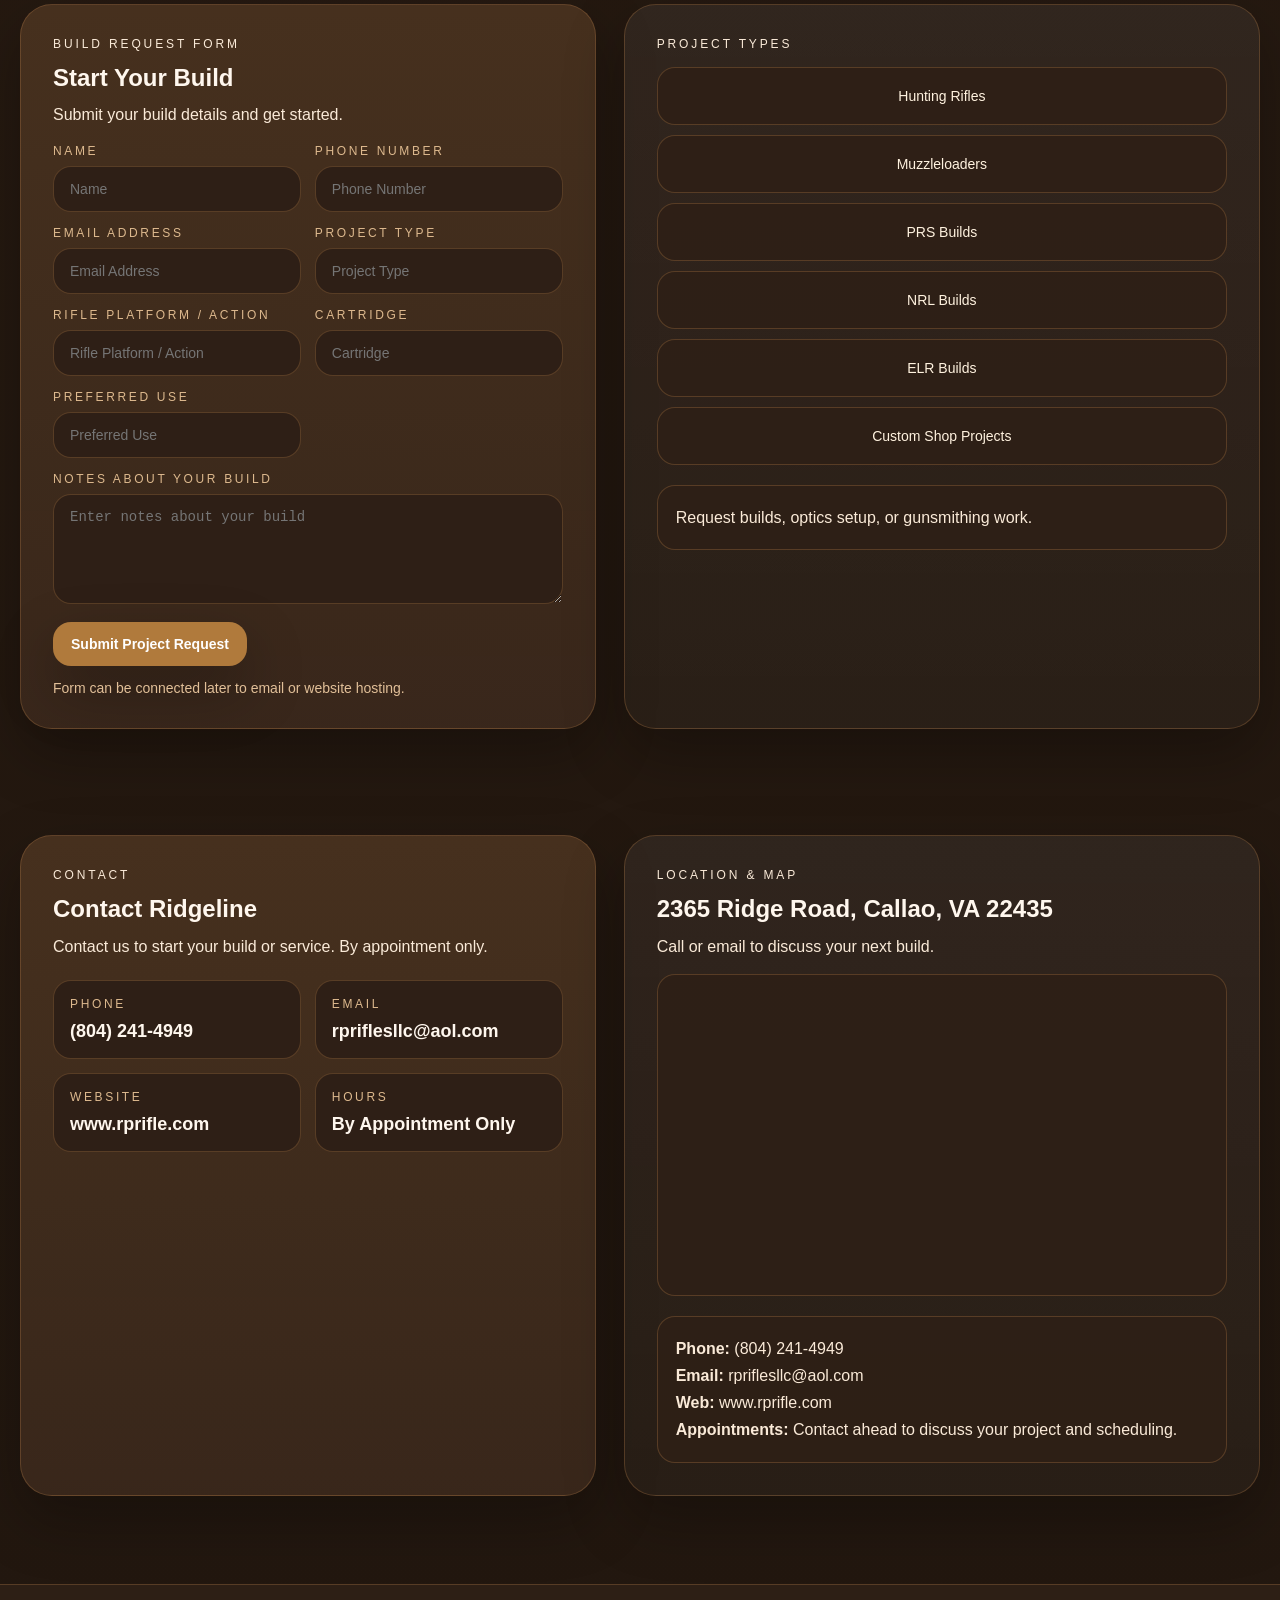
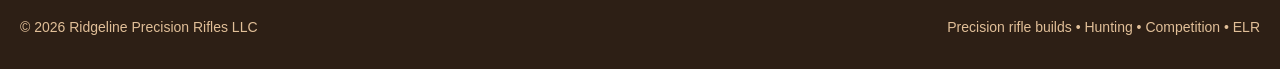
==== commit 5f332951: "Add files via upload" ====
--- a/index.html
+++ b/index.html
@@ -45,13 +45,8 @@
 
     <div class="container hero-grid">
       <div class="hero-copy">
-        <p class="eyebrow">Ridgeline Precision Rifles • Callao, Virginia</p>
         <h1>BUILT FOR PRECISION. DESIGNED FOR PERFORMANCE.</h1>
-        <p class="hero-text">
-          Ridgeline Precision Rifles builds custom hunting rifles, muzzleloaders, and competition rifles for PRS,
-          NRL, and ELR applications. From full builds to detailed gunsmithing work and optic setup, every project
-          is centered on craftsmanship, fit, and real-world performance.
-        </p>
+        <p class="hero-text">Custom hunting, muzzleloader, and competition rifles for PRS, NRL, and ELR. Built with precision, purpose, and real-world performance in mind.</p>
 
         <div class="hero-actions">
           <a href="#request" class="button">Request a Build Consultation</a>
@@ -112,19 +107,15 @@
     <div class="container two-col">
       <div class="panel">
         <p class="eyebrow">About Ridgeline</p>
-        <h2>Built for customers who want real craftsmanship and direct communication.</h2>
-        <p>
-          Ridgeline Precision Rifles is presented here as a complete multi-section business site with a premium
-          custom-shop feel. The layout is designed to help customers understand what you build, what services you provide,
-          how the process works, how optics fit into the finished package, and how to get in touch.
-        </p>
+        <h2>Built for serious shooters who demand precision.</h2>
+        <p>Custom rifles and precision gunsmithing built around performance, reliability, and purpose-driven design.</p>
       </div>
 
       <div class="cards-grid">
-        <div class="card"><small>Build Type</small><h3>Hunting Rifles</h3><p>Precision-focused work tailored to the purpose of the rifle and the goals of the shooter.</p></div>
-        <div class="card"><small>Build Type</small><h3>Muzzleloaders</h3><p>Purpose-built work with clean fit and finish and dependable field-ready execution.</p></div>
-        <div class="card"><small>Build Type</small><h3>PRS Builds</h3><p>Competition-focused setups centered on balance, consistency, and repeatable accuracy.</p></div>
-        <div class="card"><small>Build Type</small><h3>ELR Builds</h3><p>Long-range projects built around serious performance goals and detailed component choices.</p></div>
+        <div class="card"><small>Build Type</small><h3>Hunting Rifles</h3><p>Built for your exact application and performance goals.</p></div>
+        <div class="card"><small>Build Type</small><h3>Muzzleloaders</h3><p>Built for your exact application and performance goals.</p></div>
+        <div class="card"><small>Build Type</small><h3>PRS Builds</h3><p>Built for your exact application and performance goals.</p></div>
+        <div class="card"><small>Build Type</small><h3>ELR Builds</h3><p>Built for your exact application and performance goals.</p></div>
       </div>
     </div>
   </section>
@@ -134,9 +125,8 @@
       <div class="section-head">
         <div>
           <p class="eyebrow">Services</p>
-          <h2>Core shop services</h2>
-        </div>
-        <p class="section-copy">From full builds to component work and setup, the site now presents your services more like a premium, established custom rifle business.</p>
+          <h2>Precision Gunsmithing Services</h2>
+        </div>
       </div>
 
       <div class="service-grid">
@@ -156,7 +146,7 @@
       <div>
         <p class="eyebrow">Capabilities</p>
         <h2>Support for custom builds and detailed component work</h2>
-        <p>This section helps communicate that Ridgeline Precision Rifles is positioned to support complete projects as well as the detailed shop work customers often need for performance improvements.</p>
+        <p>Complete builds and precision shop work, all in one place.</p>
       </div>
       <div class="mini-grid">
         <div>Actions</div><div>Barrels</div><div>Triggers</div><div>Chassis &amp; Stocks</div>
@@ -172,7 +162,6 @@
           <p class="eyebrow">Featured Manufacturers</p>
           <h2>Brands and component lines we work with</h2>
         </div>
-        <p class="section-copy">The manufacturers section now uses cleaner brand tiles so the page feels more polished and more like a finished business website.</p>
       </div>
 
       <div class="brand-grid">
@@ -189,7 +178,7 @@
     <div class="container two-col">
       <div class="panel">
         <p class="eyebrow">Optics &amp; Accessories</p>
-        <h2>Complete rifle and optic solutions</h2>
+        <h2>Complete Rifle &amp; Optic Systems</h2>
         <div class="stack">
           <div class="stack-card"><small>10+ Brands</small><h3>Precision Optics Brands</h3><p>Quality scope lines and premium optic choices for hunting and long-range applications.</p></div>
           <div class="stack-card"><small>Shop Setup</small><h3>Mounting &amp; Leveling</h3><p>Professional mounting and setup work to help ensure tracking, alignment, and confidence behind the rifle.</p></div>
@@ -201,7 +190,7 @@
         <div class="section-head simple">
           <div>
             <p class="eyebrow">Featured Gallery</p>
-            <h2>Recent shop visuals</h2>
+            <h2>Shop Work &amp; Featured Builds</h2>
           </div>
         </div>
         <img src="build2.png" alt="Large featured rifle" class="tall-image" />
@@ -214,14 +203,14 @@
       <div class="section-head">
         <div>
           <p class="eyebrow">Process</p>
-          <h2>How a project moves from first conversation to finished work</h2>
+          <h2>From Concept to Completed Rifle</h2>
         </div>
       </div>
       <div class="process-grid">
-        <div class="process-card"><small>01</small><h3>Discuss the build</h3><p>Start with the platform, intended use, cartridge choice, and the performance goals you want from the finished rifle.</p></div>
-        <div class="process-card"><small>02</small><h3>Plan the work</h3><p>Choose the build path, service work, and component direction that best fits your rifle project.</p></div>
-        <div class="process-card"><small>03</small><h3>Precision shop execution</h3><p>Each project is completed with close attention to fit, finish, function, and practical field or match performance.</p></div>
-        <div class="process-card"><small>04</small><h3>Final appointment</h3><p>Projects are handled by appointment so each customer gets direct communication and a more personal experience.</p></div>
+        <div class="process-card"><small>01</small><h3>Discuss the build</h3><p>Define platform, cartridge, and performance goals.</p></div>
+        <div class="process-card"><small>02</small><h3>Plan the work</h3><p>Select components and build path.</p></div>
+        <div class="process-card"><small>03</small><h3>Precision shop execution</h3><p>Precision machining, fit, and finish.</p></div>
+        <div class="process-card"><small>04</small><h3>Final appointment</h3><p>Final delivery by appointment.</p></div>
       </div>
     </div>
   </section>
@@ -231,9 +220,8 @@
       <div class="section-head">
         <div>
           <p class="eyebrow">Gallery</p>
-          <h2>Recent shop visuals</h2>
-        </div>
-        <p class="section-copy">Your logo and photos are now working as part of a stronger business presentation with multiple visual sections.</p>
+          <h2>Shop Work &amp; Featured Builds</h2>
+        </div>
       </div>
 
       <div class="gallery-feature-grid">
@@ -244,15 +232,15 @@
         <div class="gallery-side-grid">
           <article class="gallery-card">
             <img src="build1.png" alt="Featured Shop Build" class="cover" />
-            <div><small>Shop Feature</small><h3>Featured Shop Build</h3><p>A finished precision rifle setup photographed in the shop.</p></div>
+            <div><small>Shop Feature</small><h3>Featured Shop Build</h3><p>Completed precision rifle build.</p></div>
           </article>
           <article class="gallery-card">
-            <img src="build2.png" alt="Barrel & Component Work" class="cover" />
-            <div><small>Shop Feature</small><h3>Barrel &amp; Component Work</h3><p>In-process precision work with close attention to detail.</p></div>
+            <img src="build2.png" alt="Barrel &amp; Component Work" class="cover" />
+            <div><small>Shop Feature</small><h3>Barrel &amp; Component Work</h3><p>In-progress precision work.</p></div>
           </article>
           <article class="gallery-card">
             <img src="build3.png" alt="Action Detail" class="contain" />
-            <div><small>Shop Feature</small><h3>Action Detail</h3><p>Close-up craftsmanship showing the clean, custom-shop finish.</p></div>
+            <div><small>Shop Feature</small><h3>Action Detail</h3><p>Close-up of precision craftsmanship.</p></div>
           </article>
         </div>
       </div>
@@ -264,22 +252,22 @@
       <div class="section-head">
         <div>
           <p class="eyebrow">Featured Builds</p>
-          <h2>A showcase section built to feel like a serious custom rifle company</h2>
+          <h2>Featured Rifle Builds</h2>
         </div>
       </div>
 
       <div class="featured-grid">
         <article class="featured-card hover-zoom">
           <img src="build1.png" alt="ELR Rifle Build" />
-          <div class="featured-copy"><small>Extreme Long Range</small><h3>ELR Rifle Build</h3><p>A purpose-built ELR rifle setup presented as a premium featured build with emphasis on stability, precision, and repeatable long-range performance.</p><div class="pill">Ridgeline Featured Project</div></div>
+          <div class="featured-copy"><small>Extreme Long Range</small><h3>ELR Rifle Build</h3><p>ELR rifle built for stability and extreme long-range precision.</p><div class="pill">Ridgeline Featured Project</div></div>
         </article>
         <article class="featured-card hover-zoom">
           <img src="build2.png" alt="PRS Competition Rifle" />
-          <div class="featured-copy"><small>Precision Rifle Series</small><h3>PRS Competition Rifle</h3><p>A competition-focused PRS rifle package designed around balance, fast stage handling, and dependable match performance.</p><div class="pill">Ridgeline Featured Project</div></div>
+          <div class="featured-copy"><small>Precision Rifle Series</small><h3>PRS Competition Rifle</h3><p>PRS rifle built for balance, speed, and match performance.</p><div class="pill">Ridgeline Featured Project</div></div>
         </article>
         <article class="featured-card hover-zoom">
           <img src="build3.png" alt="Custom Hunting Rifle" />
-          <div class="featured-copy"><small>Field Ready</small><h3>Custom Hunting Rifle</h3><p>A purpose-built hunting rifle package designed to reflect practical field use, dependable accuracy, and clean custom-shop execution.</p><div class="pill">Ridgeline Featured Project</div></div>
+          <div class="featured-copy"><small>Field Ready</small><h3>Custom Hunting Rifle</h3><p>Hunting rifle built for reliability, accuracy, and real field use.</p><div class="pill">Ridgeline Featured Project</div></div>
         </article>
       </div>
     </div>
@@ -304,8 +292,8 @@
       <div class="faq-grid">
         <div class="faq-card"><h3>What types of rifles do you build?</h3><p>Ridgeline Precision Rifles builds hunting rifles, muzzleloaders, and competition-oriented rifles for PRS, NRL, and ELR applications.</p></div>
         <div class="faq-card"><h3>Do you offer gunsmithing services on existing rifles?</h3><p>Yes. Services include rebarreling, chambering, action blueprinting, muzzle work, trigger work, optic setup, and load development support.</p></div>
-        <div class="faq-card"><h3>How do appointments work?</h3><p>The business currently operates by appointment only, which helps provide a more direct and focused experience for each project.</p></div>
-        <div class="faq-card"><h3>Can I contact you about a custom project?</h3><p>Yes. Customers can reach out by phone or email to discuss a rifle build, service request, or component-related project.</p></div>
+        <div class="faq-card"><h3>How do appointments work?</h3><p>By appointment only.</p></div>
+        <div class="faq-card"><h3>Can I contact you about a custom project?</h3><p>Contact by phone or email to start your build.</p></div>
       </div>
     </div>
   </section>
@@ -314,8 +302,8 @@
     <div class="container two-col">
       <div class="panel">
         <p class="eyebrow">Build Request Form</p>
-        <h2>Start your rifle project</h2>
-        <p>This form layout gives your website a true lead-capture section so customers can quickly share the basics of the rifle build or gunsmithing work they want.</p>
+        <h2>Start Your Build</h2>
+        <p>Submit your build details and get started.</p>
         <form class="request-grid">
           <div><label>Name</label><input type="text" placeholder="Name" /></div>
           <div><label>Phone Number</label><input type="text" placeholder="Phone Number" /></div>
@@ -334,7 +322,7 @@
         <div class="simple-list">
           <div>Hunting Rifles</div><div>Muzzleloaders</div><div>PRS Builds</div><div>NRL Builds</div><div>ELR Builds</div><div>Custom Shop Projects</div>
         </div>
-        <div class="note-box">Customers can use this section to request a custom rifle, optics setup, rebarrel, action work, or other precision gunsmithing service.</div>
+        <div class="note-box">Request builds, optics setup, or gunsmithing work.</div>
       </div>
     </div>
   </section>
@@ -343,8 +331,8 @@
     <div class="container two-col">
       <div class="panel">
         <p class="eyebrow">Contact</p>
-        <h2>Get in touch with Ridgeline Precision Rifles</h2>
-        <p>If you are interested in a custom rifle build, gunsmithing service, or want to discuss a project, reach out using the information below. All work is currently scheduled by appointment.</p>
+        <h2>Contact Ridgeline</h2>
+        <p>Contact us to start your build or service. By appointment only.</p>
         <div class="contact-grid">
           <div><small>Phone</small><strong>(804) 241-4949</strong></div>
           <div><small>Email</small><strong>rpriflesllc@aol.com</strong></div>
@@ -356,7 +344,7 @@
       <div class="panel right-panel">
         <p class="eyebrow">Location &amp; Map</p>
         <h2>2365 Ridge Road, Callao, VA 22435</h2>
-        <p>Contact Ridgeline Precision Rifles to discuss a build, gunsmithing work, or component sourcing for your next rifle project.</p>
+        <p>Call or email to discuss your next build.</p>
         <div class="map-wrap"><iframe title="Ridgeline Precision Rifles Map" src="https://www.google.com/maps?q=2365%20Ridge%20Road%20Callao%20VA%2022435&z=13&output=embed" loading="lazy" referrerpolicy="no-referrer-when-downgrade"></iframe></div>
         <div class="note-box">
           <div><strong>Phone:</strong> (804) 241-4949</div>
@@ -371,7 +359,7 @@
   <footer class="site-footer">
     <div class="container footer-inner">
       <div>© 2026 Ridgeline Precision Rifles LLC</div>
-      <div>Custom rifle builder &amp; gunsmithing • Hunting and competition applications</div>
+      <div>Precision rifle builds • Hunting • Competition • ELR</div>
     </div>
   </footer>
 
--- a/styles.css
+++ b/styles.css
@@ -28,7 +28,6 @@
 img { display: block; max-width: 100%; }
 a { color: inherit; text-decoration: none; }
 .container { width: min(var(--max), calc(100% - 32px)); margin: 0 auto; }
-
 .site-header {
   position: sticky;
   top: 0;
@@ -94,7 +93,6 @@
 }
 .main-nav { display: flex; gap: 22px; font-size: 14px; color: rgba(255,255,255,.76); }
 .main-nav a:hover { color: white; }
-
 .button {
   display: inline-flex;
   align-items: center;
@@ -114,7 +112,6 @@
   border: 1px solid rgba(192,138,74,.35);
   box-shadow: none;
 }
-
 .hero {
   position: relative;
   overflow: hidden;
@@ -194,7 +191,6 @@
   color: #fff2df;
   backdrop-filter: blur(6px);
 }
-
 .hero-side { display: grid; gap: 20px; align-self: end; }
 .brand-strip {
   display: grid;
@@ -216,7 +212,6 @@
   text-transform: uppercase;
   letter-spacing: .22em;
 }
-
 .stats-card, .image-card, .panel, .card, .service-card, .brand-panel, .stack-card, .gallery-card, .featured-card, .testimonial, .faq-card, .process-card, .info-grid > div {
   border: 1px solid var(--line);
 }
@@ -245,13 +240,11 @@
 }
 .stat-box strong { display: block; font-size: 28px; }
 .stat-box span { display: block; margin-top: 5px; color: var(--muted); font-size: 14px; }
-
 .hover-zoom { overflow: hidden; transition: transform .3s ease, box-shadow .3s ease; }
 .hover-zoom img { transition: transform .7s ease; }
 .hover-zoom:hover { transform: translateY(-6px); box-shadow: 0 24px 50px rgba(0,0,0,.28); }
 .hover-zoom:hover img { transform: scale(1.05); }
 .image-card img { width: 100%; height: 330px; object-fit: cover; }
-
 .info-strip {
   background: linear-gradient(180deg, rgba(70,47,30,.95), rgba(46,32,22,.95));
   border-bottom: 1px solid var(--line);
@@ -276,7 +269,6 @@
   color: var(--muted-2);
 }
 .info-grid strong { font-size: 16px; }
-
 .section {
   padding: 82px 0 24px;
   position: relative;
@@ -327,7 +319,6 @@
   background: radial-gradient(circle at center, rgba(239,201,146,.12), transparent 55%);
   pointer-events: none;
 }
-
 .section-head {
   display: flex;
   align-items: end;
@@ -336,8 +327,6 @@
   margin-bottom: 30px;
 }
 .section-head.simple { margin-bottom: 18px; }
-.section-copy { max-width: 760px; color: var(--muted); }
-
 .two-col {
   display: grid;
   grid-template-columns: .95fr 1.05fr;
@@ -345,7 +334,6 @@
 }
 .panel { padding: 32px; }
 .right-panel { background: linear-gradient(180deg, rgba(255,255,255,.06), rgba(255,255,255,.03)); }
-
 .cards-grid, .service-grid, .brand-grid, .featured-grid, .testimonial-grid, .faq-grid, .process-grid {
   display: grid;
   gap: 18px;
@@ -356,7 +344,6 @@
 .featured-grid, .testimonial-grid { grid-template-columns: repeat(3,minmax(0,1fr)); }
 .faq-grid { grid-template-columns: repeat(2,minmax(0,1fr)); }
 .process-grid { grid-template-columns: repeat(4,minmax(0,1fr)); }
-
 .card, .service-card, .brand-panel, .stack-card, .gallery-card, .featured-card, .testimonial, .faq-card, .process-card {
   border-radius: 28px;
   box-shadow: 0 14px 34px rgba(0,0,0,.16);
@@ -372,7 +359,6 @@
   transition: transform .25s ease, border-color .25s ease;
 }
 .service-card:hover { transform: translateY(-4px); border-color: rgba(211,154,85,.60); }
-
 .badge, .pill {
   display: inline-flex;
   padding: 8px 12px;
@@ -386,7 +372,6 @@
   letter-spacing: .22em;
 }
 .pill { margin-top: 16px; }
-
 .capability-band {
   border-radius: 32px;
   border: 1px solid var(--line);
@@ -410,7 +395,6 @@
   font-size: 14px;
   font-weight: 600;
 }
-
 .brand-panel h3 { margin-top: 0; }
 .brand-list {
   display: grid;
@@ -430,7 +414,6 @@
   font-size: 14px;
   padding: 10px;
 }
-
 .stack { display: grid; gap: 14px; margin-top: 18px; }
 .stack-card { padding: 20px; background: var(--deep); }
 .tall-image {
@@ -440,7 +423,6 @@
   border-radius: 28px;
   border: 1px solid var(--line);
 }
-
 .gallery-feature-grid {
   display: grid;
   grid-template-columns: 1.15fr .85fr;
@@ -460,13 +442,11 @@
 .gallery-card img.cover { object-fit: cover; }
 .gallery-card img.contain { object-fit: contain; background: var(--deep); padding: 12px; }
 .gallery-card > div, .featured-copy { padding: 24px; }
-
 .testimonial span {
   color: var(--accent-2);
   font-size: 42px;
   line-height: 1;
 }
-
 .request-grid {
   margin-top: 20px;
   display: grid;
@@ -493,7 +473,6 @@
   color: #e1bf98;
   font-size: 14px;
 }
-
 .simple-list { display: grid; gap: 10px; margin-top: 16px; }
 .note-box, .contact-grid div, .map-wrap {
   border-radius: 18px;
@@ -511,7 +490,6 @@
 .contact-grid strong { display: block; font-size: 18px; }
 .map-wrap { margin-top: 18px; overflow: hidden; }
 .map-wrap iframe { display: block; width: 100%; min-height: 320px; border: 0; }
-
 .site-footer {
   margin-top: 64px;
   border-top: 1px solid var(--line);
@@ -526,7 +504,6 @@
   font-size: 14px;
   color: #e1bf98;
 }
-
 @media (max-width: 1100px) {
   .hero-grid, .two-col, .capability-band, .gallery-feature-grid { grid-template-columns: 1fr; }
   .service-grid, .brand-grid, .featured-grid, .testimonial-grid, .process-grid { grid-template-columns: repeat(2,minmax(0,1fr)); }
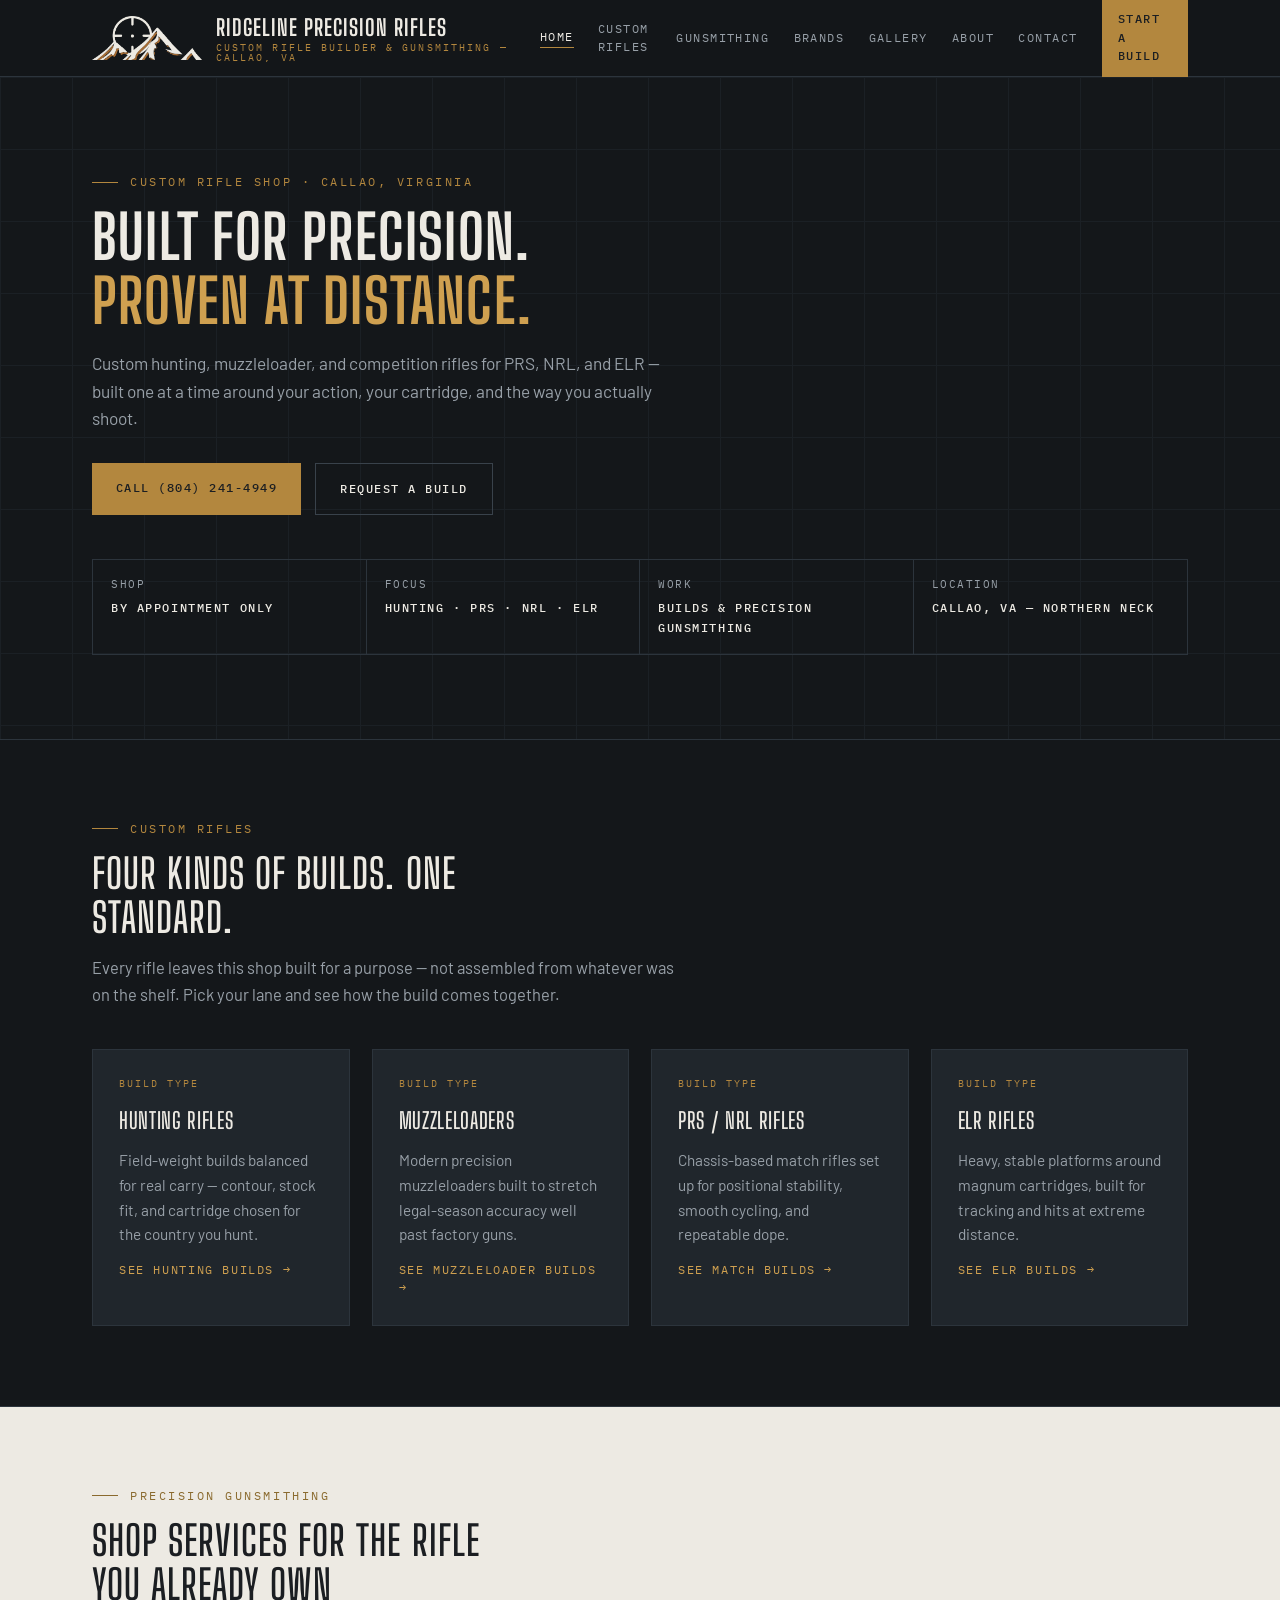
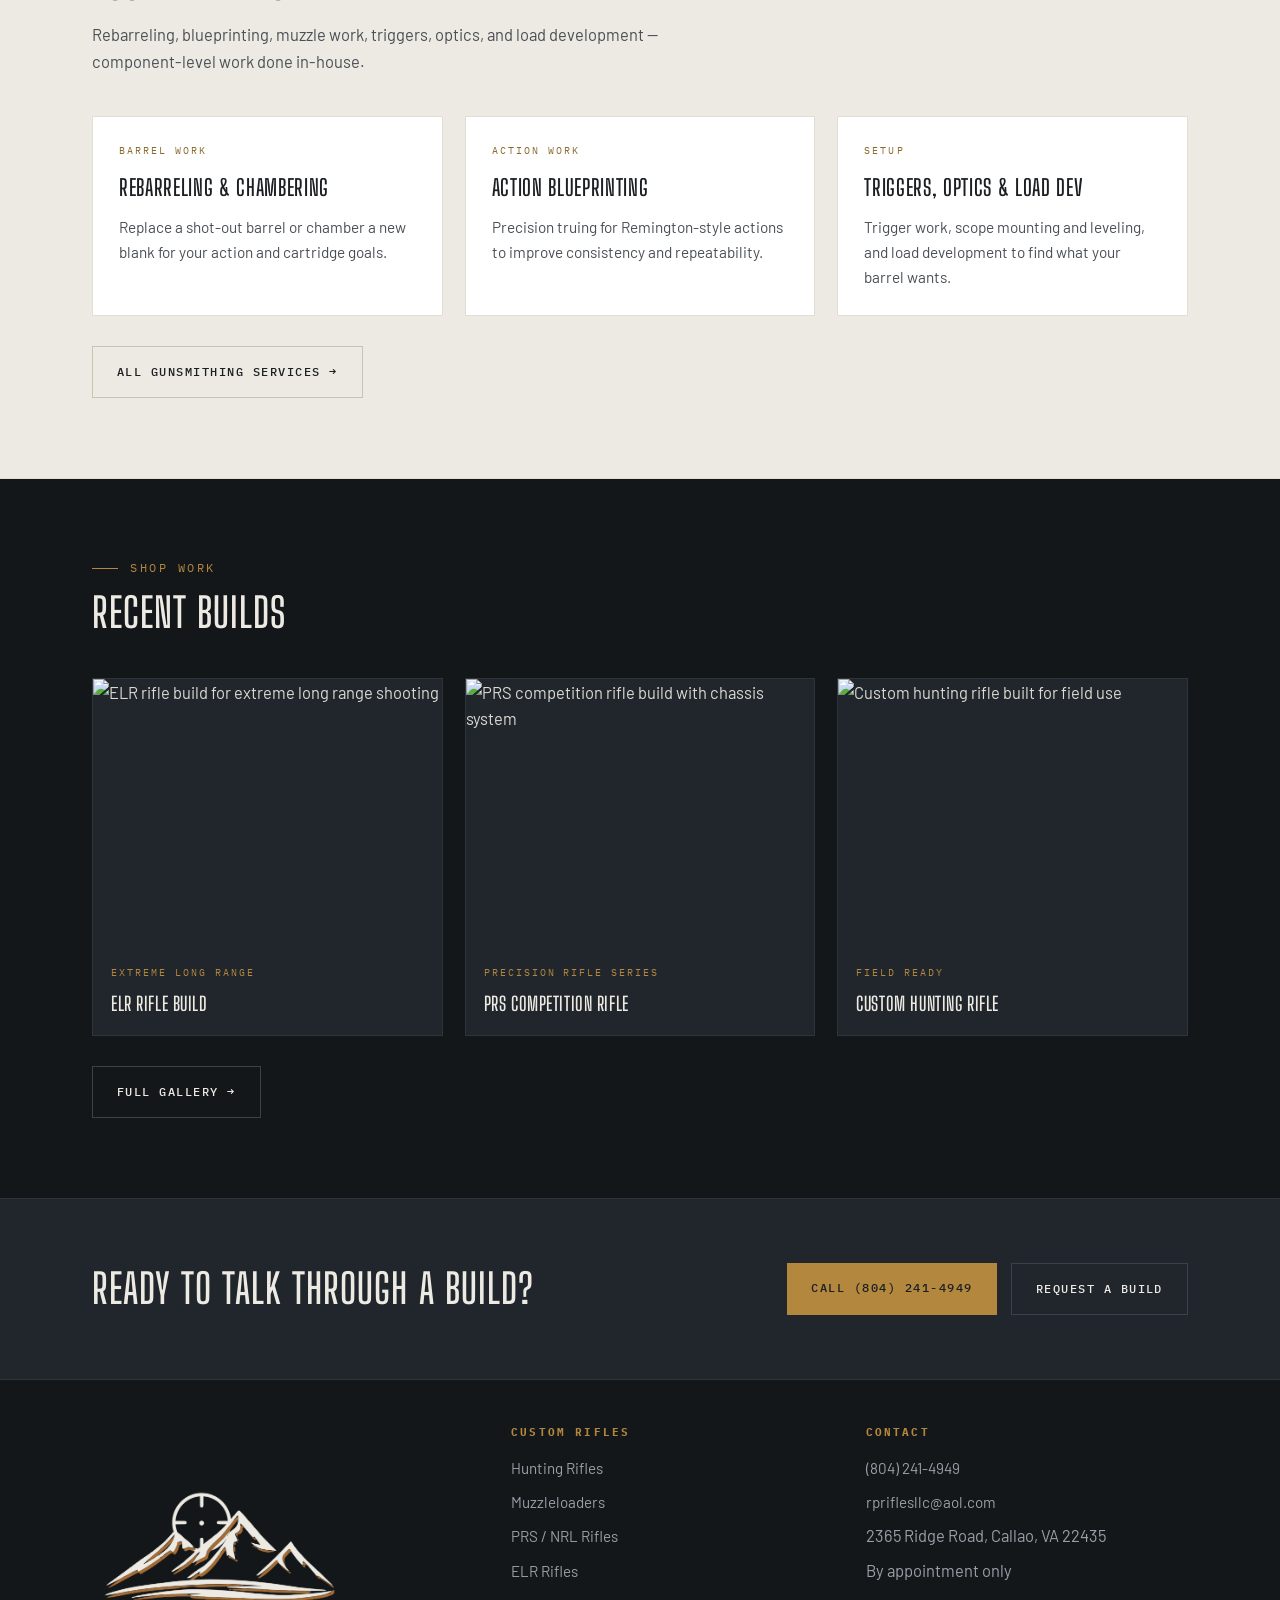
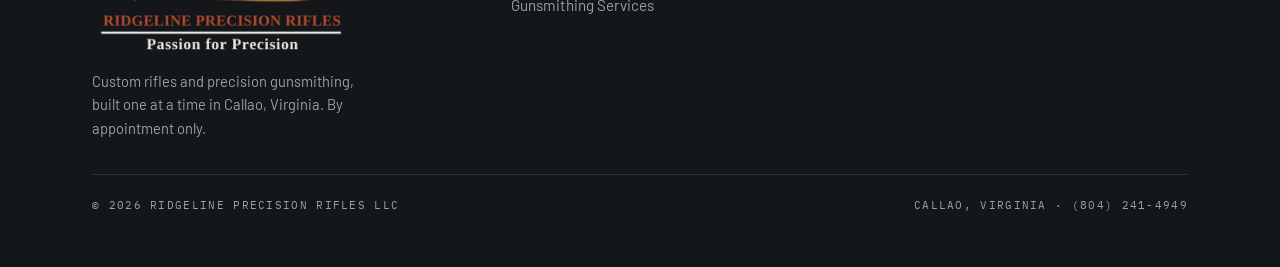
==== commit b80792cc: "Add files via upload" ====
--- a/index.html
+++ b/index.html
@@ -1,376 +1,182 @@
 <!DOCTYPE html>
 <html lang="en">
 <head>
-  <meta charset="UTF-8" />
-  <meta name="viewport" content="width=device-width, initial-scale=1.0" />
-  <title>Ridgeline Precision Rifles LLC</title>
-  <meta name="description" content="Custom rifle builder and gunsmithing services in Callao, Virginia." />
-  <link rel="stylesheet" href="styles.css" />
+<meta charset="UTF-8">
+<meta name="viewport" content="width=device-width, initial-scale=1.0">
+<title>Custom Rifle Builder &amp; Precision Gunsmithing | Callao, VA | Ridgeline Precision Rifles</title>
+<meta name="description" content="Ridgeline Precision Rifles LLC builds custom hunting, muzzleloader, and competition rifles for PRS, NRL, and ELR shooters, with full-service precision gunsmithing in Callao, Virginia. By appointment: (804) 241-4949.">
+<link rel="canonical" href="https://rprifle.com/">
+<meta property="og:title" content="Custom Rifle Builder &amp; Precision Gunsmithing | Callao, VA | Ridgeline Precision Rifles">
+<meta property="og:description" content="Ridgeline Precision Rifles LLC builds custom hunting, muzzleloader, and competition rifles for PRS, NRL, and ELR shooters, with full-service precision gunsmithing in Callao, Virginia. By appointment: (804) 241-4949.">
+<meta property="og:type" content="website">
+<meta property="og:url" content="https://rprifle.com/">
+<meta property="og:image" content="https://rprifle.com/build1.png">
+<link rel="preconnect" href="https://fonts.googleapis.com"><link rel="preconnect" href="https://fonts.gstatic.com" crossorigin><link href="https://fonts.googleapis.com/css2?family=Big+Shoulders+Display:wght@500;600;700&family=Barlow:wght@400;500;600&family=IBM+Plex+Mono:wght@400;500&display=swap" rel="stylesheet">
+<link rel="icon" type="image/png" href="favicon.png">
+<link rel="stylesheet" href="style.css">
 </head>
 <body>
-  <header class="site-header" id="siteHeader">
-    <div class="container header-inner">
-      <a href="#top" class="brand">
-        <div class="brand-logo-wrap">
-          <div class="brand-glow"></div>
-          <img src="logo.png" alt="Ridgeline Precision Rifles logo" class="brand-logo" />
+<script type="application/ld+json">
+{
+  "@context": "https://schema.org",
+  "@type": "LocalBusiness",
+  "name": "Ridgeline Precision Rifles LLC",
+  "description": "Custom rifle builder and precision gunsmithing shop. Hunting, muzzleloader, and competition rifles for PRS, NRL, and ELR.",
+  "url": "https://rprifle.com/",
+  "telephone": "+1-804-241-4949",
+  "email": "rpriflesllc@aol.com",
+  "address": {"@type": "PostalAddress","streetAddress": "2365 Ridge Road","addressLocality": "Callao","addressRegion": "VA","postalCode": "22435","addressCountry": "US"},
+  "areaServed": "Virginia",
+  "openingHours": "By appointment"
+}
+</script>
+<header>
+  <div class="wrap nav">
+    <a class="brand" href="index.html">
+      <img class="brand-mark" src="logo-mark.png" alt="">
+      <span class="brand-text"><b>Ridgeline Precision Rifles</b>
+      <span>Custom Rifle Builder &amp; Gunsmithing &mdash; Callao, VA</span></span>
+    </a>
+    <button class="nav-toggle" aria-expanded="false" aria-controls="navlinks" onclick="var n=document.getElementById('navlinks');var o=n.classList.toggle('open');this.setAttribute('aria-expanded',o)">Menu</button>
+    <nav class="nav-links" id="navlinks">
+      <a href="index.html" aria-current="page">Home</a>
+      <a href="rifles.html">Custom Rifles</a>
+      <a href="gunsmithing.html">Gunsmithing</a>
+      <a href="brands.html">Brands</a>
+      <a href="gallery.html">Gallery</a>
+      <a href="about.html">About</a>
+      <a href="contact.html">Contact</a>
+      <a class="nav-cta" href="contact.html">Start a Build</a>
+    </nav>
+  </div>
+</header>
+<section class="page-hero hero-home">
+  <div class="wrap">
+    <div style="max-width:820px">
+        <div class="eyebrow">Custom Rifle Shop &middot; Callao, Virginia</div>
+        <h1>Built for precision.<br><em>Proven at distance.</em></h1>
+        <p class="lede">Custom hunting, muzzleloader, and competition rifles for PRS, NRL, and ELR &mdash; built one at a time around your action, your cartridge, and the way you actually shoot.</p>
+        <div class="cta-row">
+          <a class="btn btn-brass" href="tel:8042414949">Call (804) 241-4949</a>
+          <a class="btn btn-ghost" href="contact.html">Request a Build</a>
         </div>
-        <div class="brand-copy">
-          <div class="brand-name">Ridgeline Precision Rifles LLC</div>
-          <div class="brand-tag">Custom Rifle Builder &amp; Gunsmithing</div>
-          <div class="brand-slogan">Built for hunters, competitors, and serious shooters</div>
-        </div>
+    </div>
+    <div class="spec-ticks">
+      <div>Shop <b>By Appointment Only</b></div>
+      <div>Focus <b>Hunting &middot; PRS &middot; NRL &middot; ELR</b></div>
+      <div>Work <b>Builds &amp; Precision Gunsmithing</b></div>
+      <div>Location <b>Callao, VA &mdash; Northern Neck</b></div>
+    </div>
+  </div>
+</section>
+
+<section>
+  <div class="wrap">
+    <div class="section-head">
+      <div class="eyebrow">Custom Rifles</div>
+      <h2>Four kinds of builds. One standard.</h2>
+      <p>Every rifle leaves this shop built for a purpose &mdash; not assembled from whatever was on the shelf. Pick your lane and see how the build comes together.</p>
+    </div>
+    <div class="grid-4">
+      <a class="card" href="hunting-rifles.html">
+        <div class="tag">Build Type</div>
+        <h3>Hunting Rifles</h3>
+        <p>Field-weight builds balanced for real carry &mdash; contour, stock fit, and cartridge chosen for the country you hunt.</p>
+        <span class="more">See hunting builds &rarr;</span>
       </a>
+      <a class="card" href="muzzleloaders.html">
+        <div class="tag">Build Type</div>
+        <h3>Muzzleloaders</h3>
+        <p>Modern precision muzzleloaders built to stretch legal-season accuracy well past factory guns.</p>
+        <span class="more">See muzzleloader builds &rarr;</span>
+      </a>
+      <a class="card" href="prs-nrl-rifles.html">
+        <div class="tag">Build Type</div>
+        <h3>PRS / NRL Rifles</h3>
+        <p>Chassis-based match rifles set up for positional stability, smooth cycling, and repeatable dope.</p>
+        <span class="more">See match builds &rarr;</span>
+      </a>
+      <a class="card" href="elr-rifles.html">
+        <div class="tag">Build Type</div>
+        <h3>ELR Rifles</h3>
+        <p>Heavy, stable platforms around magnum cartridges, built for tracking and hits at extreme distance.</p>
+        <span class="more">See ELR builds &rarr;</span>
+      </a>
+    </div>
+  </div>
+</section>
 
-      <nav class="main-nav">
-        <a href="#about">About</a>
-        <a href="#services">Services</a>
-        <a href="#brands">Brands</a>
-        <a href="#optics">Optics</a>
-        <a href="#process">Process</a>
-        <a href="#gallery">Gallery</a>
-        <a href="#contact">Contact</a>
-      </nav>
+<section class="light">
+  <div class="wrap">
+    <div class="section-head">
+      <div class="eyebrow">Precision Gunsmithing</div>
+      <h2>Shop services for the rifle you already own</h2>
+      <p>Rebarreling, blueprinting, muzzle work, triggers, optics, and load development &mdash; component-level work done in-house.</p>
+    </div>
+    <div class="grid-3">
+      <div class="card"><div class="tag">Barrel Work</div><h3>Rebarreling &amp; Chambering</h3><p>Replace a shot-out barrel or chamber a new blank for your action and cartridge goals.</p></div>
+      <div class="card"><div class="tag">Action Work</div><h3>Action Blueprinting</h3><p>Precision truing for Remington-style actions to improve consistency and repeatability.</p></div>
+      <div class="card"><div class="tag">Setup</div><h3>Triggers, Optics &amp; Load Dev</h3><p>Trigger work, scope mounting and leveling, and load development to find what your barrel wants.</p></div>
+    </div>
+    <div class="cta-row"><a class="btn btn-ghost" style="border-color:#c9c2b2;color:#1B1E22" href="gunsmithing.html">All gunsmithing services &rarr;</a></div>
+  </div>
+</section>
 
-      <a href="#request" class="button button-outline">Build Request</a>
+<section>
+  <div class="wrap">
+    <div class="section-head">
+      <div class="eyebrow">Shop Work</div>
+      <h2>Recent builds</h2>
     </div>
-  </header>
-
-  <section id="top" class="hero">
-    <div class="hero-media">
-      <img src="hero1.png" alt="Hero rifle 1" class="hero-img hero-img-1" />
-      <img src="hero2.png" alt="Hero rifle 2" class="hero-img hero-img-2" />
-      <div class="hero-overlay"></div>
+    <div class="gallery-grid">
+      <figure class="g-item"><img src="https://rprifle.com/build1.png" alt="ELR rifle build for extreme long range shooting"><figcaption><span class="tag">Extreme Long Range</span><h3>ELR Rifle Build</h3></figcaption></figure>
+      <figure class="g-item"><img src="https://rprifle.com/build2.png" alt="PRS competition rifle build with chassis system"><figcaption><span class="tag">Precision Rifle Series</span><h3>PRS Competition Rifle</h3></figcaption></figure>
+      <figure class="g-item"><img src="https://rprifle.com/build3.png" alt="Custom hunting rifle built for field use"><figcaption><span class="tag">Field Ready</span><h3>Custom Hunting Rifle</h3></figcaption></figure>
     </div>
-
-    <div class="container hero-grid">
-      <div class="hero-copy">
-        <h1>BUILT FOR PRECISION. DESIGNED FOR PERFORMANCE.</h1>
-        <p class="hero-text">Custom hunting, muzzleloader, and competition rifles for PRS, NRL, and ELR. Built with precision, purpose, and real-world performance in mind.</p>
-
-        <div class="hero-actions">
-          <a href="#request" class="button">Request a Build Consultation</a>
-          <a href="#optics" class="button button-outline">Explore Optics &amp; Accessories</a>
-        </div>
-
-        <div class="feature-grid">
-          <div class="feature-pill">Custom builds for hunters and competitors</div>
-          <div class="feature-pill">Full-service gunsmithing support</div>
-          <div class="feature-pill">Precision fit, finish, and setup</div>
-          <div class="feature-pill">By-appointment personal service</div>
-        </div>
+    <div class="cta-row"><a class="btn btn-ghost" href="gallery.html">Full gallery &rarr;</a></div>
+  </div>
+</section>
+<section class="cta-band">
+  <div class="wrap">
+    <h2>Ready to talk through a build?</h2>
+    <div class="cta-row" style="margin-top:0">
+      <a class="btn btn-brass" href="tel:8042414949">Call (804) 241-4949</a>
+      <a class="btn btn-ghost" href="contact.html">Request a Build</a>
+    </div>
+  </div>
+</section>
+<footer>
+  <div class="wrap">
+    <div class="foot">
+      <div>
+        <a class="brand" href="index.html"><img class="foot-logo" src="logo-full-reversed.png" alt="Ridgeline Precision Rifles LLC &mdash; Passion for Precision"></a>
+        <p style="margin-top:14px;font-size:.92rem;max-width:36ch">Custom rifles and precision gunsmithing, built one at a time in Callao, Virginia. By appointment only.</p>
       </div>
-
-      <div class="hero-side">
-        <div class="brand-strip">
-          <div>
-            <div class="brand-strip-title">Custom</div>
-            <div class="brand-strip-sub">Built to Order</div>
-          </div>
-          <div>
-            <div class="brand-strip-title">Precision</div>
-            <div class="brand-strip-sub">Performance First</div>
-          </div>
-          <div>
-            <div class="brand-strip-title">Service</div>
-            <div class="brand-strip-sub">By Appointment</div>
-          </div>
-        </div>
-
-        <div class="stats-card">
-          <div class="stats-title">Why Ridgeline</div>
-          <div class="stats-grid">
-            <div class="stat-box"><strong>Custom</strong><span>Built around your goals</span></div>
-            <div class="stat-box"><strong>Precision</strong><span>Accuracy-focused work</span></div>
-            <div class="stat-box"><strong>Optics</strong><span>Setup and mounting</span></div>
-            <div class="stat-box"><strong>Appointment</strong><span>Personal service</span></div>
-          </div>
-        </div>
-
-        <div class="image-card hover-zoom">
-          <img src="build1.png" alt="Featured rifle build" />
-        </div>
+      <div>
+        <h4>Custom Rifles</h4>
+        <ul>
+          <li><a href="hunting-rifles.html">Hunting Rifles</a></li>
+          <li><a href="muzzleloaders.html">Muzzleloaders</a></li>
+          <li><a href="prs-nrl-rifles.html">PRS / NRL Rifles</a></li>
+          <li><a href="elr-rifles.html">ELR Rifles</a></li>
+          <li><a href="gunsmithing.html">Gunsmithing Services</a></li>
+        </ul>
+      </div>
+      <div>
+        <h4>Contact</h4>
+        <ul>
+          <li><a href="tel:8042414949">(804) 241-4949</a></li>
+          <li><a href="mailto:rpriflesllc@aol.com">rpriflesllc@aol.com</a></li>
+          <li>2365 Ridge Road, Callao, VA 22435</li>
+          <li>By appointment only</li>
+        </ul>
       </div>
     </div>
-  </section>
-
-  <section class="info-strip">
-    <div class="container info-grid">
-      <div><span>Phone</span><strong>(804) 241-4949</strong></div>
-      <div><span>Email</span><strong>rpriflesllc@aol.com</strong></div>
-      <div><span>Location</span><strong>Callao, VA</strong></div>
-      <div><span>Hours</span><strong>By Appointment Only</strong></div>
+    <div class="foot-legal">
+      <span>&copy; 2026 Ridgeline Precision Rifles LLC</span>
+      <span>Callao, Virginia &middot; (804) 241-4949</span>
     </div>
-  </section>
-
-  <section id="about" class="section section-glow">
-    <div class="container two-col">
-      <div class="panel">
-        <p class="eyebrow">About Ridgeline</p>
-        <h2>Built for serious shooters who demand precision.</h2>
-        <p>Custom rifles and precision gunsmithing built around performance, reliability, and purpose-driven design.</p>
-      </div>
-
-      <div class="cards-grid">
-        <div class="card"><small>Build Type</small><h3>Hunting Rifles</h3><p>Built for your exact application and performance goals.</p></div>
-        <div class="card"><small>Build Type</small><h3>Muzzleloaders</h3><p>Built for your exact application and performance goals.</p></div>
-        <div class="card"><small>Build Type</small><h3>PRS Builds</h3><p>Built for your exact application and performance goals.</p></div>
-        <div class="card"><small>Build Type</small><h3>ELR Builds</h3><p>Built for your exact application and performance goals.</p></div>
-      </div>
-    </div>
-  </section>
-
-  <section id="services" class="section section-radial">
-    <div class="container">
-      <div class="section-head">
-        <div>
-          <p class="eyebrow">Services</p>
-          <h2>Precision Gunsmithing Services</h2>
-        </div>
-      </div>
-
-      <div class="service-grid">
-        <div class="service-card"><span class="badge">Optics</span><h3>Optics Mounting &amp; Setup</h3><p>Professional scope mounting, leveling, and optic setup using quality rings and bases to ensure reliable tracking and repeatable accuracy.</p></div>
-        <div class="service-card"><span class="badge">Builds</span><h3>Custom Rifle Builder Services</h3><p>Purpose-built hunting rifles, muzzleloaders, and competition rifles for PRS, NRL, and ELR shooters.</p></div>
-        <div class="service-card"><span class="badge">Barrel Work</span><h3>Rebarreling &amp; Chambering</h3><p>From replacing a shot-out barrel to chambering and threading a new one for your action and cartridge goals.</p></div>
-        <div class="service-card"><span class="badge">Action Work</span><h3>Action Blueprinting</h3><p>Precision truing and blueprinting work for Remington-style actions to improve consistency and performance.</p></div>
-        <div class="service-card"><span class="badge">Threading</span><h3>Muzzle Work</h3><p>Muzzle crowning and threading for accuracy-focused builds and clean, professional fitment.</p></div>
-        <div class="service-card"><span class="badge">Setup</span><h3>Trigger &amp; Optic Setup</h3><p>Trigger work or replacement, scope mounting, and rifle setup work for dependable field and range performance.</p></div>
-        <div class="service-card"><span class="badge">Performance</span><h3>Load Development</h3><p>Load development for a wide range of cartridges to help your rifle perform at its best.</p></div>
-      </div>
-    </div>
-  </section>
-
-  <section class="section">
-    <div class="container capability-band">
-      <div>
-        <p class="eyebrow">Capabilities</p>
-        <h2>Support for custom builds and detailed component work</h2>
-        <p>Complete builds and precision shop work, all in one place.</p>
-      </div>
-      <div class="mini-grid">
-        <div>Actions</div><div>Barrels</div><div>Triggers</div><div>Chassis &amp; Stocks</div>
-        <div>Optic Mounting</div><div>Load Development</div><div>Threading &amp; Crown Work</div><div>Competition Setup</div>
-      </div>
-    </div>
-  </section>
-
-  <section id="brands" class="section section-brand-band">
-    <div class="container">
-      <div class="section-head">
-        <div>
-          <p class="eyebrow">Featured Manufacturers</p>
-          <h2>Brands and component lines we work with</h2>
-        </div>
-      </div>
-
-      <div class="brand-grid">
-        <div class="brand-panel"><h3>Actions</h3><div class="brand-list"><span>Pristine Actions</span><span>Zermatt Arms</span><span>Defiance Machine</span><span>Kelbly's</span><span>BAT Machine</span><span>Tikka</span><span>Stiller Actions</span><span>American Rifle Company</span><span>Impact Precision Shooting</span><span>Snowy Mountain Rifle Company</span></div></div>
-        <div class="brand-panel"><h3>Barrels</h3><div class="brand-list"><span>Bartlein Barrels</span><span>Brux Barrels LLC</span><span>Carbon Six Barrels</span><span>Proof Research</span><span>Lilja Precision</span><span>Krieger Barrels</span><span>McGowen Barrels</span></div></div>
-        <div class="brand-panel"><h3>Triggers</h3><div class="brand-list"><span>TriggerTech</span><span>Timney Triggers</span><span>Bix'n Andy</span></div></div>
-        <div class="brand-panel"><h3>Optics</h3><div class="brand-list"><span>Leupold Optics</span><span>Vortex Optics</span><span>Nightforce Optics</span><span>Pulsar Optics</span><span>DNT Optics</span><span>Zeiss Optics</span><span>Arken Optics</span><span>Sig Sauer</span><span>Burris Company</span><span>Zero Compromise Optics</span></div></div>
-        <div class="brand-panel"><h3>Stocks &amp; Chassis</h3><div class="brand-list"><span>MDT</span><span>Manners Stocks</span><span>McMillan Stocks</span><span>Foundation Stocks</span><span>KRG</span><span>Magpul</span><span>Woox</span><span>Grayboe</span></div></div>
-      </div>
-    </div>
-  </section>
-
-  <section id="optics" class="section">
-    <div class="container two-col">
-      <div class="panel">
-        <p class="eyebrow">Optics &amp; Accessories</p>
-        <h2>Complete Rifle &amp; Optic Systems</h2>
-        <div class="stack">
-          <div class="stack-card"><small>10+ Brands</small><h3>Precision Optics Brands</h3><p>Quality scope lines and premium optic choices for hunting and long-range applications.</p></div>
-          <div class="stack-card"><small>Shop Setup</small><h3>Mounting &amp; Leveling</h3><p>Professional mounting and setup work to help ensure tracking, alignment, and confidence behind the rifle.</p></div>
-          <div class="stack-card"><small>Complete Packages</small><h3>Full Rifle + Optic Packages</h3><p>A stronger presentation for customers wanting complete rifle and optic combinations, not just parts.</p></div>
-        </div>
-      </div>
-
-      <div class="panel">
-        <div class="section-head simple">
-          <div>
-            <p class="eyebrow">Featured Gallery</p>
-            <h2>Shop Work &amp; Featured Builds</h2>
-          </div>
-        </div>
-        <img src="build2.png" alt="Large featured rifle" class="tall-image" />
-      </div>
-    </div>
-  </section>
-
-  <section id="process" class="section">
-    <div class="container">
-      <div class="section-head">
-        <div>
-          <p class="eyebrow">Process</p>
-          <h2>From Concept to Completed Rifle</h2>
-        </div>
-      </div>
-      <div class="process-grid">
-        <div class="process-card"><small>01</small><h3>Discuss the build</h3><p>Define platform, cartridge, and performance goals.</p></div>
-        <div class="process-card"><small>02</small><h3>Plan the work</h3><p>Select components and build path.</p></div>
-        <div class="process-card"><small>03</small><h3>Precision shop execution</h3><p>Precision machining, fit, and finish.</p></div>
-        <div class="process-card"><small>04</small><h3>Final appointment</h3><p>Final delivery by appointment.</p></div>
-      </div>
-    </div>
-  </section>
-
-  <section id="gallery" class="section section-gallery-band">
-    <div class="container">
-      <div class="section-head">
-        <div>
-          <p class="eyebrow">Gallery</p>
-          <h2>Shop Work &amp; Featured Builds</h2>
-        </div>
-      </div>
-
-      <div class="gallery-feature-grid">
-        <div class="gallery-main-card">
-          <img src="hero2.png" alt="Large featured build" />
-        </div>
-
-        <div class="gallery-side-grid">
-          <article class="gallery-card">
-            <img src="build1.png" alt="Featured Shop Build" class="cover" />
-            <div><small>Shop Feature</small><h3>Featured Shop Build</h3><p>Completed precision rifle build.</p></div>
-          </article>
-          <article class="gallery-card">
-            <img src="build2.png" alt="Barrel &amp; Component Work" class="cover" />
-            <div><small>Shop Feature</small><h3>Barrel &amp; Component Work</h3><p>In-progress precision work.</p></div>
-          </article>
-          <article class="gallery-card">
-            <img src="build3.png" alt="Action Detail" class="contain" />
-            <div><small>Shop Feature</small><h3>Action Detail</h3><p>Close-up of precision craftsmanship.</p></div>
-          </article>
-        </div>
-      </div>
-    </div>
-  </section>
-
-  <section id="featured-builds" class="section section-featured-band">
-    <div class="container">
-      <div class="section-head">
-        <div>
-          <p class="eyebrow">Featured Builds</p>
-          <h2>Featured Rifle Builds</h2>
-        </div>
-      </div>
-
-      <div class="featured-grid">
-        <article class="featured-card hover-zoom">
-          <img src="build1.png" alt="ELR Rifle Build" />
-          <div class="featured-copy"><small>Extreme Long Range</small><h3>ELR Rifle Build</h3><p>ELR rifle built for stability and extreme long-range precision.</p><div class="pill">Ridgeline Featured Project</div></div>
-        </article>
-        <article class="featured-card hover-zoom">
-          <img src="build2.png" alt="PRS Competition Rifle" />
-          <div class="featured-copy"><small>Precision Rifle Series</small><h3>PRS Competition Rifle</h3><p>PRS rifle built for balance, speed, and match performance.</p><div class="pill">Ridgeline Featured Project</div></div>
-        </article>
-        <article class="featured-card hover-zoom">
-          <img src="build3.png" alt="Custom Hunting Rifle" />
-          <div class="featured-copy"><small>Field Ready</small><h3>Custom Hunting Rifle</h3><p>Hunting rifle built for reliability, accuracy, and real field use.</p><div class="pill">Ridgeline Featured Project</div></div>
-        </article>
-      </div>
-    </div>
-  </section>
-
-  <section class="section">
-    <div class="container testimonial-grid">
-      <article class="testimonial"><span>“</span><p>Precision-focused workmanship and a strong custom-shop feel from start to finish.</p><small>Build Consultation</small></article>
-      <article class="testimonial"><span>“</span><p>A professional presentation for customers looking for serious rifle work and detailed gunsmithing services.</p><small>Shop Experience</small></article>
-      <article class="testimonial"><span>“</span><p>Built to speak to hunters, competitors, and customers who want direct project communication.</p><small>Customer Focus</small></article>
-    </div>
-  </section>
-
-  <section id="faq" class="section">
-    <div class="container">
-      <div class="section-head">
-        <div>
-          <p class="eyebrow">FAQ</p>
-          <h2>Frequently asked questions</h2>
-        </div>
-      </div>
-      <div class="faq-grid">
-        <div class="faq-card"><h3>What types of rifles do you build?</h3><p>Ridgeline Precision Rifles builds hunting rifles, muzzleloaders, and competition-oriented rifles for PRS, NRL, and ELR applications.</p></div>
-        <div class="faq-card"><h3>Do you offer gunsmithing services on existing rifles?</h3><p>Yes. Services include rebarreling, chambering, action blueprinting, muzzle work, trigger work, optic setup, and load development support.</p></div>
-        <div class="faq-card"><h3>How do appointments work?</h3><p>By appointment only.</p></div>
-        <div class="faq-card"><h3>Can I contact you about a custom project?</h3><p>Contact by phone or email to start your build.</p></div>
-      </div>
-    </div>
-  </section>
-
-  <section id="request" class="section">
-    <div class="container two-col">
-      <div class="panel">
-        <p class="eyebrow">Build Request Form</p>
-        <h2>Start Your Build</h2>
-        <p>Submit your build details and get started.</p>
-        <form class="request-grid">
-          <div><label>Name</label><input type="text" placeholder="Name" /></div>
-          <div><label>Phone Number</label><input type="text" placeholder="Phone Number" /></div>
-          <div><label>Email Address</label><input type="email" placeholder="Email Address" /></div>
-          <div><label>Project Type</label><input type="text" placeholder="Project Type" /></div>
-          <div><label>Rifle Platform / Action</label><input type="text" placeholder="Rifle Platform / Action" /></div>
-          <div><label>Cartridge</label><input type="text" placeholder="Cartridge" /></div>
-          <div><label>Preferred Use</label><input type="text" placeholder="Preferred Use" /></div>
-          <div class="full"><label>Notes About Your Build</label><textarea rows="5" placeholder="Enter notes about your build"></textarea></div>
-          <div class="full form-row"><button type="button" class="button">Submit Project Request</button><span>Form can be connected later to email or website hosting.</span></div>
-        </form>
-      </div>
-
-      <div class="panel right-panel">
-        <p class="eyebrow">Project Types</p>
-        <div class="simple-list">
-          <div>Hunting Rifles</div><div>Muzzleloaders</div><div>PRS Builds</div><div>NRL Builds</div><div>ELR Builds</div><div>Custom Shop Projects</div>
-        </div>
-        <div class="note-box">Request builds, optics setup, or gunsmithing work.</div>
-      </div>
-    </div>
-  </section>
-
-  <section id="contact" class="section">
-    <div class="container two-col">
-      <div class="panel">
-        <p class="eyebrow">Contact</p>
-        <h2>Contact Ridgeline</h2>
-        <p>Contact us to start your build or service. By appointment only.</p>
-        <div class="contact-grid">
-          <div><small>Phone</small><strong>(804) 241-4949</strong></div>
-          <div><small>Email</small><strong>rpriflesllc@aol.com</strong></div>
-          <div><small>Website</small><strong>www.rprifle.com</strong></div>
-          <div><small>Hours</small><strong>By Appointment Only</strong></div>
-        </div>
-      </div>
-
-      <div class="panel right-panel">
-        <p class="eyebrow">Location &amp; Map</p>
-        <h2>2365 Ridge Road, Callao, VA 22435</h2>
-        <p>Call or email to discuss your next build.</p>
-        <div class="map-wrap"><iframe title="Ridgeline Precision Rifles Map" src="https://www.google.com/maps?q=2365%20Ridge%20Road%20Callao%20VA%2022435&z=13&output=embed" loading="lazy" referrerpolicy="no-referrer-when-downgrade"></iframe></div>
-        <div class="note-box">
-          <div><strong>Phone:</strong> (804) 241-4949</div>
-          <div><strong>Email:</strong> rpriflesllc@aol.com</div>
-          <div><strong>Web:</strong> www.rprifle.com</div>
-          <div><strong>Appointments:</strong> Contact ahead to discuss your project and scheduling.</div>
-        </div>
-      </div>
-    </div>
-  </section>
-
-  <footer class="site-footer">
-    <div class="container footer-inner">
-      <div>© 2026 Ridgeline Precision Rifles LLC</div>
-      <div>Precision rifle builds • Hunting • Competition • ELR</div>
-    </div>
-  </footer>
-
-  <script>
-    const header = document.getElementById('siteHeader');
-    function onScroll() {
-      if (window.scrollY > 40) header.classList.add('scrolled');
-      else header.classList.remove('scrolled');
-    }
-    window.addEventListener('scroll', onScroll);
-    onScroll();
-  </script>
+  </div>
+</footer>
 </body>
 </html>
--- a/style.css
+++ b/style.css
@@ -0,0 +1,203 @@
+/* Ridgeline Precision Rifles — shared styles */
+:root{
+  --steel:#14171A;
+  --gunmetal:#20262C;
+  --parkerized:#39424B;
+  --hairline:#2C343C;
+  --bone:#EDEAE3;
+  --bone-deep:#E2DED4;
+  --brass:#B3873E;
+  --brass-bright:#CFA050;
+  --ink:#1B1E22;
+  --text-light:#DCD9D2;
+  --text-dim:#98A0A8;
+  --display:'Big Shoulders Display',sans-serif;
+  --body:'Barlow',sans-serif;
+  --mono:'IBM Plex Mono',monospace;
+}
+*{margin:0;padding:0;box-sizing:border-box}
+html{scroll-behavior:smooth;scroll-padding-top:76px}
+@media (prefers-reduced-motion: reduce){html{scroll-behavior:auto}*,*::before,*::after{animation:none!important;transition:none!important}}
+body{font-family:var(--body);background:var(--steel);color:var(--text-light);line-height:1.6;font-size:16.5px}
+img{max-width:100%;display:block}
+a{color:var(--brass-bright)}
+a:focus-visible,button:focus-visible,input:focus-visible,select:focus-visible,textarea:focus-visible{outline:2px solid var(--brass-bright);outline-offset:2px}
+.wrap{max-width:1140px;margin:0 auto;padding:0 22px}
+
+.eyebrow{font-family:var(--mono);font-size:.72rem;letter-spacing:.22em;text-transform:uppercase;color:var(--brass);display:flex;align-items:center;gap:12px;margin-bottom:14px}
+.eyebrow::before{content:"";width:26px;height:1px;background:var(--brass)}
+.light .eyebrow{color:#8a6a2e}
+.light .eyebrow::before{background:#8a6a2e}
+
+/* header */
+header{position:sticky;top:0;z-index:50;background:rgba(20,23,26,.94);backdrop-filter:blur(6px);border-bottom:1px solid var(--hairline)}
+.nav{display:flex;align-items:center;justify-content:space-between;height:76px;gap:18px}
+.brand{display:flex;flex-direction:column;text-decoration:none;line-height:1.05}
+.brand b{font-family:var(--display);font-weight:700;font-size:1.4rem;letter-spacing:.045em;color:var(--bone);text-transform:uppercase}
+.brand span{font-family:var(--mono);font-size:.6rem;letter-spacing:.22em;color:var(--brass);text-transform:uppercase;margin-top:3px}
+.nav-links{display:flex;gap:24px;align-items:center}
+.nav-links a{font-family:var(--mono);font-size:.72rem;letter-spacing:.13em;text-transform:uppercase;color:var(--text-dim);text-decoration:none}
+.nav-links a:hover,.nav-links a[aria-current="page"]{color:var(--bone)}
+.nav-links a[aria-current="page"]{border-bottom:1px solid var(--brass)}
+.nav-cta{font-family:var(--mono);font-size:.72rem;letter-spacing:.12em;text-transform:uppercase;color:var(--ink)!important;background:var(--brass);padding:11px 16px;text-decoration:none;font-weight:500;border-bottom:none!important}
+.nav-cta:hover{background:var(--brass-bright)}
+.nav-toggle{display:none;background:none;border:1px solid var(--parkerized);color:var(--bone);font-family:var(--mono);font-size:.72rem;letter-spacing:.12em;text-transform:uppercase;padding:10px 14px;cursor:pointer}
+@media(max-width:1020px){
+  .nav-links{display:none;position:absolute;top:76px;left:0;right:0;background:var(--steel);border-bottom:1px solid var(--hairline);flex-direction:column;align-items:stretch;padding:10px 22px 22px;gap:0}
+  .nav-links.open{display:flex}
+  .nav-links a{padding:13px 0;border-bottom:1px solid var(--hairline)}
+  .nav-cta{margin-top:14px;text-align:center}
+  .nav-toggle{display:block}
+}
+
+/* page hero band */
+.page-hero{position:relative;padding:72px 0 56px;border-bottom:1px solid var(--hairline);overflow:hidden}
+.page-hero::before{content:"";position:absolute;inset:0;
+  background-image:linear-gradient(var(--hairline) 1px,transparent 1px),linear-gradient(90deg,var(--hairline) 1px,transparent 1px);
+  background-size:72px 72px;opacity:.32;pointer-events:none}
+.page-hero .wrap{position:relative}
+h1{font-family:var(--display);font-weight:700;font-size:clamp(2.3rem,4.8vw,3.8rem);line-height:1.04;letter-spacing:.02em;text-transform:uppercase;color:var(--bone);max-width:24ch}
+h1 em{font-style:normal;color:var(--brass-bright)}
+.lede{margin-top:18px;font-size:1.08rem;color:var(--text-dim);max-width:60ch}
+
+/* home hero */
+.hero-home{padding:96px 0 84px}
+.hero-inner{display:grid;grid-template-columns:minmax(0,1.15fr) minmax(0,.85fr);gap:56px;align-items:center}
+.hero-img{border:1px solid var(--parkerized);position:relative}
+.hero-img img{width:100%;height:100%;object-fit:cover;min-height:340px}
+.hero-img::after{content:"FEATURED BUILD";position:absolute;left:0;bottom:0;font-family:var(--mono);font-size:.62rem;letter-spacing:.22em;background:var(--steel);color:var(--brass);padding:8px 14px;border-top:1px solid var(--parkerized);border-right:1px solid var(--parkerized)}
+@media(max-width:880px){.hero-inner{grid-template-columns:1fr}.hero-home{padding:64px 0 60px}}
+.cta-row{display:flex;gap:14px;flex-wrap:wrap;margin-top:30px}
+.btn{font-family:var(--mono);font-size:.78rem;letter-spacing:.12em;text-transform:uppercase;text-decoration:none;padding:15px 24px;display:inline-block;font-weight:500}
+.btn-brass{background:var(--brass);color:var(--ink)}
+.btn-brass:hover{background:var(--brass-bright);color:var(--ink)}
+.btn-ghost{border:1px solid var(--parkerized);color:var(--bone)}
+.btn-ghost:hover{border-color:var(--brass);color:var(--brass-bright)}
+.spec-ticks{display:flex;flex-wrap:wrap;gap:0;margin-top:44px;border:1px solid var(--hairline)}
+.spec-ticks div{flex:1 1 180px;padding:16px 18px;border-right:1px solid var(--hairline);font-family:var(--mono);font-size:.7rem;letter-spacing:.14em;text-transform:uppercase;color:var(--text-dim)}
+.spec-ticks div:last-child{border-right:none}
+.spec-ticks b{display:block;color:var(--bone);font-weight:500;margin-top:4px;font-size:.78rem}
+
+/* sections */
+section{padding:80px 0;border-bottom:1px solid var(--hairline)}
+section.light{background:var(--bone);color:var(--ink);border-bottom:1px solid var(--bone-deep)}
+h2{font-family:var(--display);font-weight:600;font-size:clamp(1.8rem,3.2vw,2.6rem);letter-spacing:.025em;text-transform:uppercase;line-height:1.08;color:var(--bone);max-width:24ch}
+.light h2{color:var(--ink)}
+h3{font-family:var(--display);font-weight:600;letter-spacing:.03em;text-transform:uppercase}
+.section-head{margin-bottom:42px}
+.section-head p{margin-top:14px;color:var(--text-dim);max-width:66ch}
+.light .section-head p{color:#4a4f55}
+.prose p{margin-bottom:16px;max-width:70ch}
+.light .prose p{color:#3c4147}
+.prose p:last-child{margin-bottom:0}
+
+/* grids and cards */
+.grid-2{display:grid;grid-template-columns:1fr 1fr;gap:22px}
+.grid-3{display:grid;grid-template-columns:repeat(3,1fr);gap:22px}
+.grid-4{display:grid;grid-template-columns:repeat(4,1fr);gap:22px}
+@media(max-width:940px){.grid-3,.grid-4{grid-template-columns:1fr 1fr}}
+@media(max-width:600px){.grid-2,.grid-3,.grid-4{grid-template-columns:1fr}}
+.card{background:var(--gunmetal);border:1px solid var(--hairline);padding:26px}
+.card .tag{font-family:var(--mono);font-size:.64rem;letter-spacing:.2em;text-transform:uppercase;color:var(--brass)}
+.card h3{font-size:1.4rem;color:var(--bone);margin:10px 0 10px}
+.card p{font-size:.96rem;color:var(--text-dim)}
+.card .more{display:inline-block;margin-top:14px;font-family:var(--mono);font-size:.72rem;letter-spacing:.14em;text-transform:uppercase;color:var(--brass-bright);text-decoration:none}
+.card .more:hover{color:var(--bone)}
+a.card{display:block;text-decoration:none}
+a.card:hover{border-color:var(--brass)}
+.light .card{background:#fff;border:1px solid var(--bone-deep)}
+.light .card h3{color:var(--ink)}
+.light .card p{color:#4a4f55}
+.light .card .tag{color:#8a6a2e}
+
+/* component menu (rifle pages) */
+.comp-menu{border:1px solid var(--hairline);margin-top:8px}
+.comp-menu div{display:grid;grid-template-columns:180px 1fr;border-bottom:1px solid var(--hairline)}
+.comp-menu div:last-child{border-bottom:none}
+.comp-menu dt{font-family:var(--mono);font-size:.68rem;letter-spacing:.18em;text-transform:uppercase;color:var(--brass);padding:16px 18px;border-right:1px solid var(--hairline)}
+.comp-menu dd{padding:16px 18px;color:var(--text-light);font-size:.98rem}
+@media(max-width:600px){.comp-menu div{grid-template-columns:1fr}.comp-menu dt{border-right:none;padding-bottom:0}}
+
+/* brands */
+.brand-group{margin-bottom:34px}
+.brand-group h3{font-family:var(--mono);font-weight:500;font-size:.78rem;letter-spacing:.2em;text-transform:uppercase;color:#8a6a2e;margin-bottom:14px;display:flex;align-items:center;gap:12px}
+.brand-group h3::after{content:"";flex:1;height:1px;background:var(--bone-deep)}
+.badges{display:flex;flex-wrap:wrap;gap:10px;align-items:stretch}
+.badge{font-family:var(--mono);font-size:.78rem;letter-spacing:.06em;background:#fff;border:1px solid var(--bone-deep);color:var(--ink);padding:9px 14px;display:inline-flex;align-items:center;min-height:44px}
+.badge img{height:26px;width:auto;max-width:150px;object-fit:contain}
+.badge img[data-failed]{display:none}
+.badge img[data-failed]+span{display:inline}
+.badge img+span{display:none}
+
+/* process steps */
+.steps{display:grid;grid-template-columns:repeat(4,1fr);gap:22px}
+@media(max-width:940px){.steps{grid-template-columns:1fr 1fr}}
+@media(max-width:600px){.steps{grid-template-columns:1fr}}
+.step{border:1px solid var(--hairline);padding:26px;background:var(--gunmetal)}
+.step .num{font-family:var(--mono);font-size:.72rem;letter-spacing:.18em;color:var(--brass)}
+.step h3{font-size:1.25rem;color:var(--bone);margin:10px 0 8px}
+.step p{font-size:.94rem;color:var(--text-dim)}
+
+/* gallery */
+.gallery-grid{display:grid;grid-template-columns:repeat(3,1fr);gap:22px}
+@media(max-width:880px){.gallery-grid{grid-template-columns:1fr}}
+.g-item{border:1px solid var(--hairline);background:var(--gunmetal)}
+.g-item img{width:100%;aspect-ratio:4/3;object-fit:cover}
+.g-item figcaption{padding:16px 18px}
+.g-item .tag{font-family:var(--mono);font-size:.62rem;letter-spacing:.2em;text-transform:uppercase;color:var(--brass)}
+.g-item h3{font-size:1.2rem;color:var(--bone);margin-top:6px}
+.g-wide{grid-column:1 / -1}
+.g-wide img{aspect-ratio:21/9}
+.gallery-note{margin-top:22px;font-family:var(--mono);font-size:.72rem;letter-spacing:.1em;color:var(--text-dim);text-transform:uppercase}
+.gallery-note a{color:var(--brass-bright)}
+
+/* FAQ */
+details{border:1px solid var(--bone-deep);background:#fff;margin-bottom:12px}
+summary{cursor:pointer;padding:18px 22px;font-weight:600;color:var(--ink);list-style:none;display:flex;justify-content:space-between;align-items:center;gap:16px}
+summary::after{content:"+";font-family:var(--mono);color:#8a6a2e;font-size:1.1rem}
+details[open] summary::after{content:"\2013"}
+details p{padding:0 22px 18px;color:#4a4f55}
+
+/* form + contact */
+.split{display:grid;grid-template-columns:1.05fr .95fr;gap:48px;align-items:start}
+@media(max-width:880px){.split{grid-template-columns:1fr}}
+form{display:grid;gap:14px}
+label{font-family:var(--mono);font-size:.68rem;letter-spacing:.16em;text-transform:uppercase;color:var(--text-dim);display:block;margin-bottom:6px}
+input,select,textarea{width:100%;background:var(--gunmetal);border:1px solid var(--parkerized);color:var(--bone);padding:13px 14px;font-family:var(--body);font-size:1rem}
+select{appearance:none}
+textarea{min-height:120px;resize:vertical}
+.form-row{display:grid;grid-template-columns:1fr 1fr;gap:14px}
+@media(max-width:600px){.form-row{grid-template-columns:1fr}}
+.form-note{font-size:.85rem;color:var(--text-dim)}
+.contact-card{border:1px solid var(--hairline);background:var(--gunmetal);padding:28px}
+.contact-card dl{display:grid;gap:18px;margin-top:8px}
+.contact-card dt{font-family:var(--mono);font-size:.66rem;letter-spacing:.2em;text-transform:uppercase;color:var(--brass)}
+.contact-card dd{font-size:1.05rem;color:var(--bone);margin-top:3px}
+.contact-card dd a{color:var(--bone);text-decoration:none}
+.contact-card dd a:hover{color:var(--brass-bright)}
+.map{margin-top:26px;border:1px solid var(--hairline)}
+.map iframe{display:block;width:100%;height:280px;border:0;filter:grayscale(.4)}
+
+/* CTA band */
+.cta-band{padding:64px 0;border-bottom:1px solid var(--hairline);background:var(--gunmetal)}
+.cta-band .wrap{display:flex;justify-content:space-between;align-items:center;gap:26px;flex-wrap:wrap}
+.cta-band h2{max-width:none}
+
+/* footer */
+footer{padding:44px 0 52px;color:var(--text-dim)}
+.foot{display:grid;grid-template-columns:1.2fr 1fr 1fr;gap:32px}
+@media(max-width:880px){.foot{grid-template-columns:1fr}}
+.foot h4{font-family:var(--mono);font-size:.68rem;letter-spacing:.2em;text-transform:uppercase;color:var(--brass);margin-bottom:12px}
+.foot ul{list-style:none}
+.foot li{margin-bottom:8px}
+.foot a{color:var(--text-dim);text-decoration:none;font-size:.95rem}
+.foot a:hover{color:var(--bone)}
+.foot .brand b{font-size:1.15rem}
+.foot-legal{margin-top:34px;padding-top:22px;border-top:1px solid var(--hairline);font-family:var(--mono);font-size:.68rem;letter-spacing:.12em;text-transform:uppercase;display:flex;justify-content:space-between;gap:16px;flex-wrap:wrap}
+
+/* brand logo in header & footer */
+.brand{flex-direction:row;align-items:center;gap:14px}
+.brand-mark{height:44px;width:auto}
+.brand-text{display:flex;flex-direction:column;line-height:1.05}
+.foot-logo{max-width:260px;height:auto;display:block}
+@media(max-width:600px){.brand-mark{height:36px}.brand b{font-size:1.15rem}}
